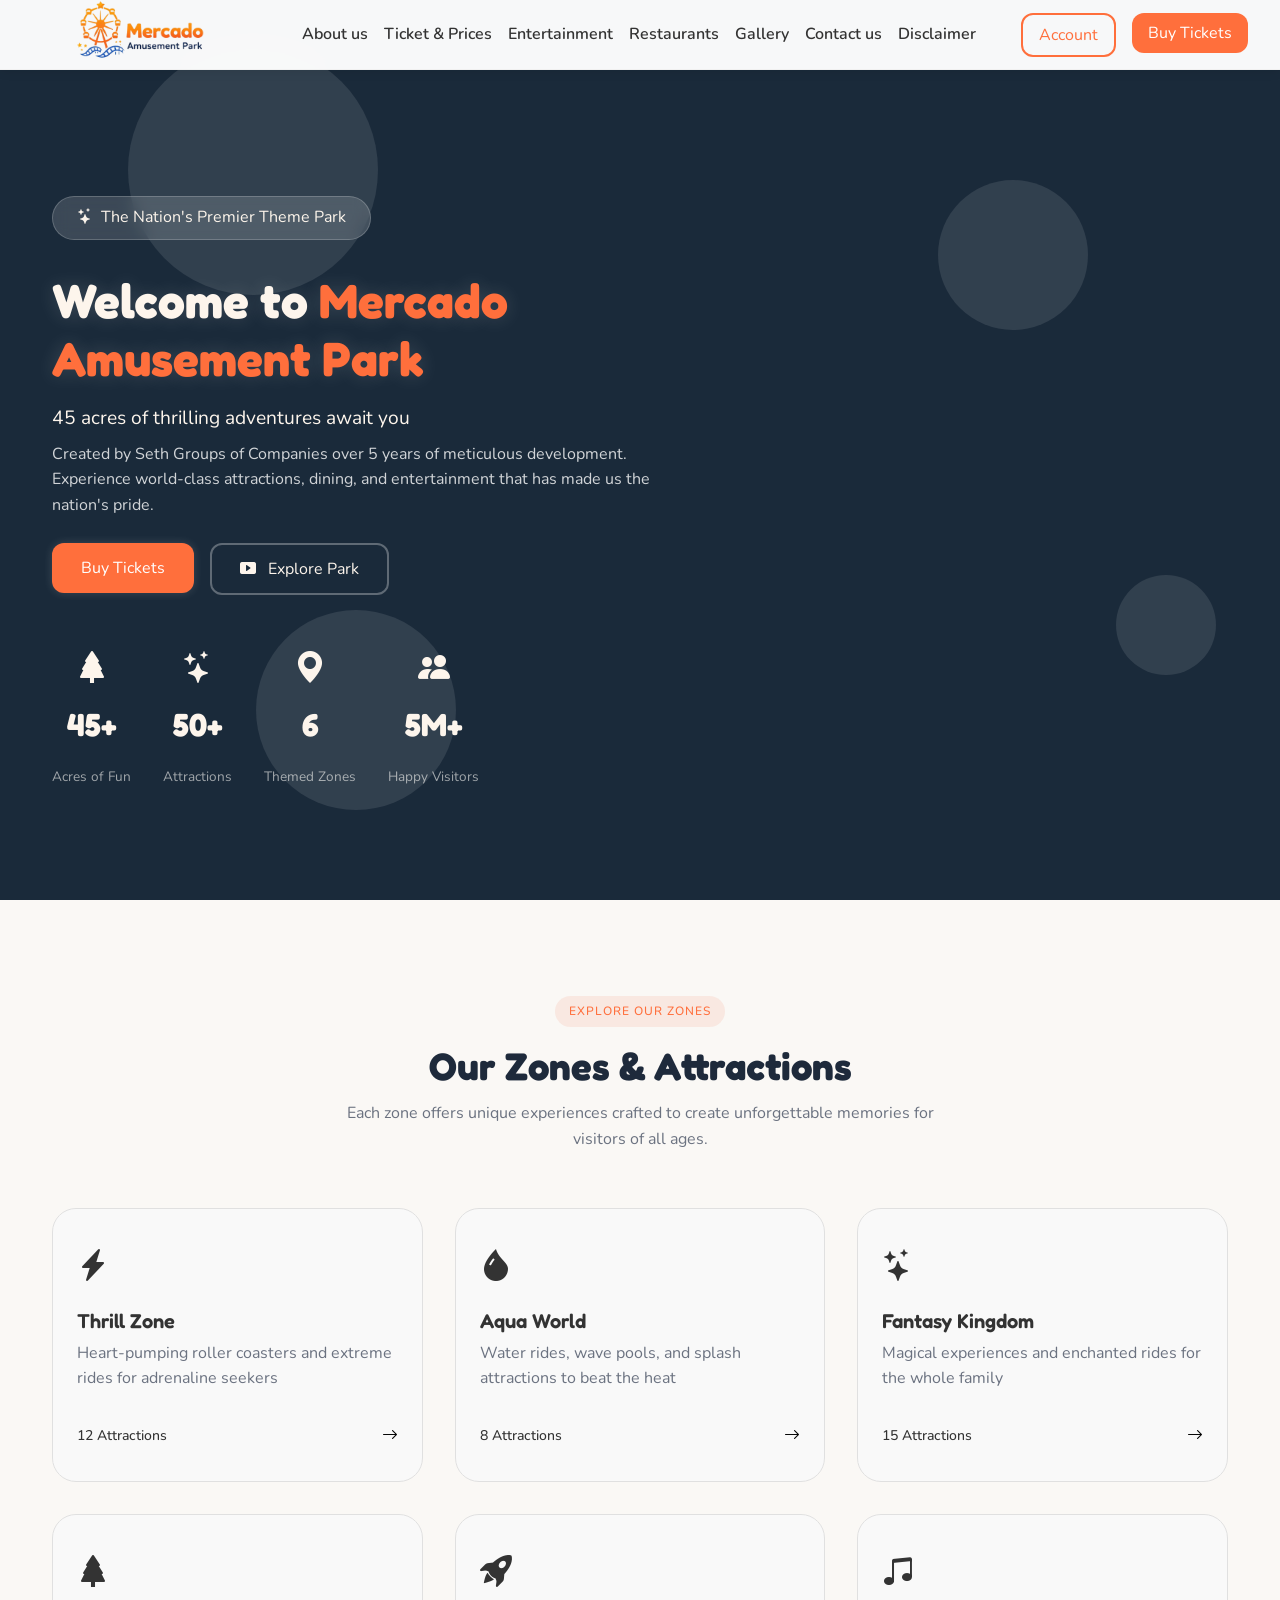
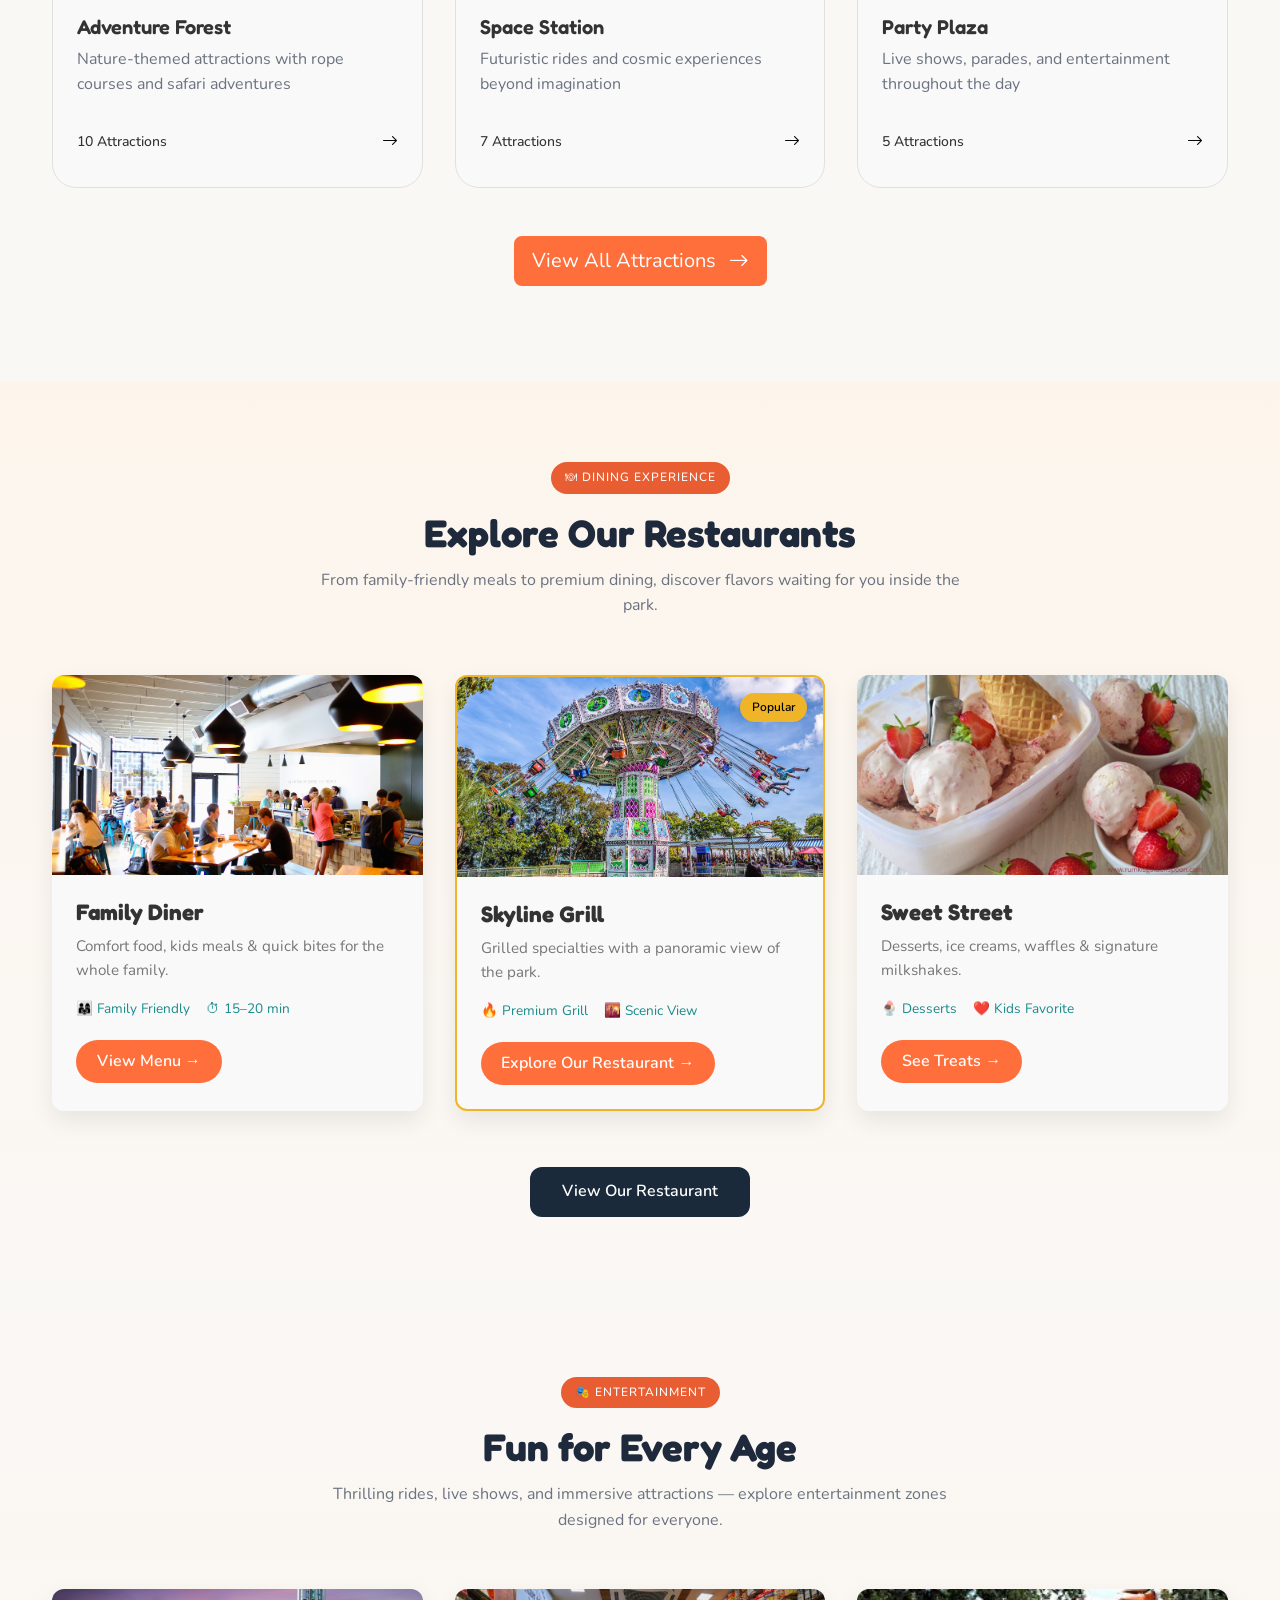
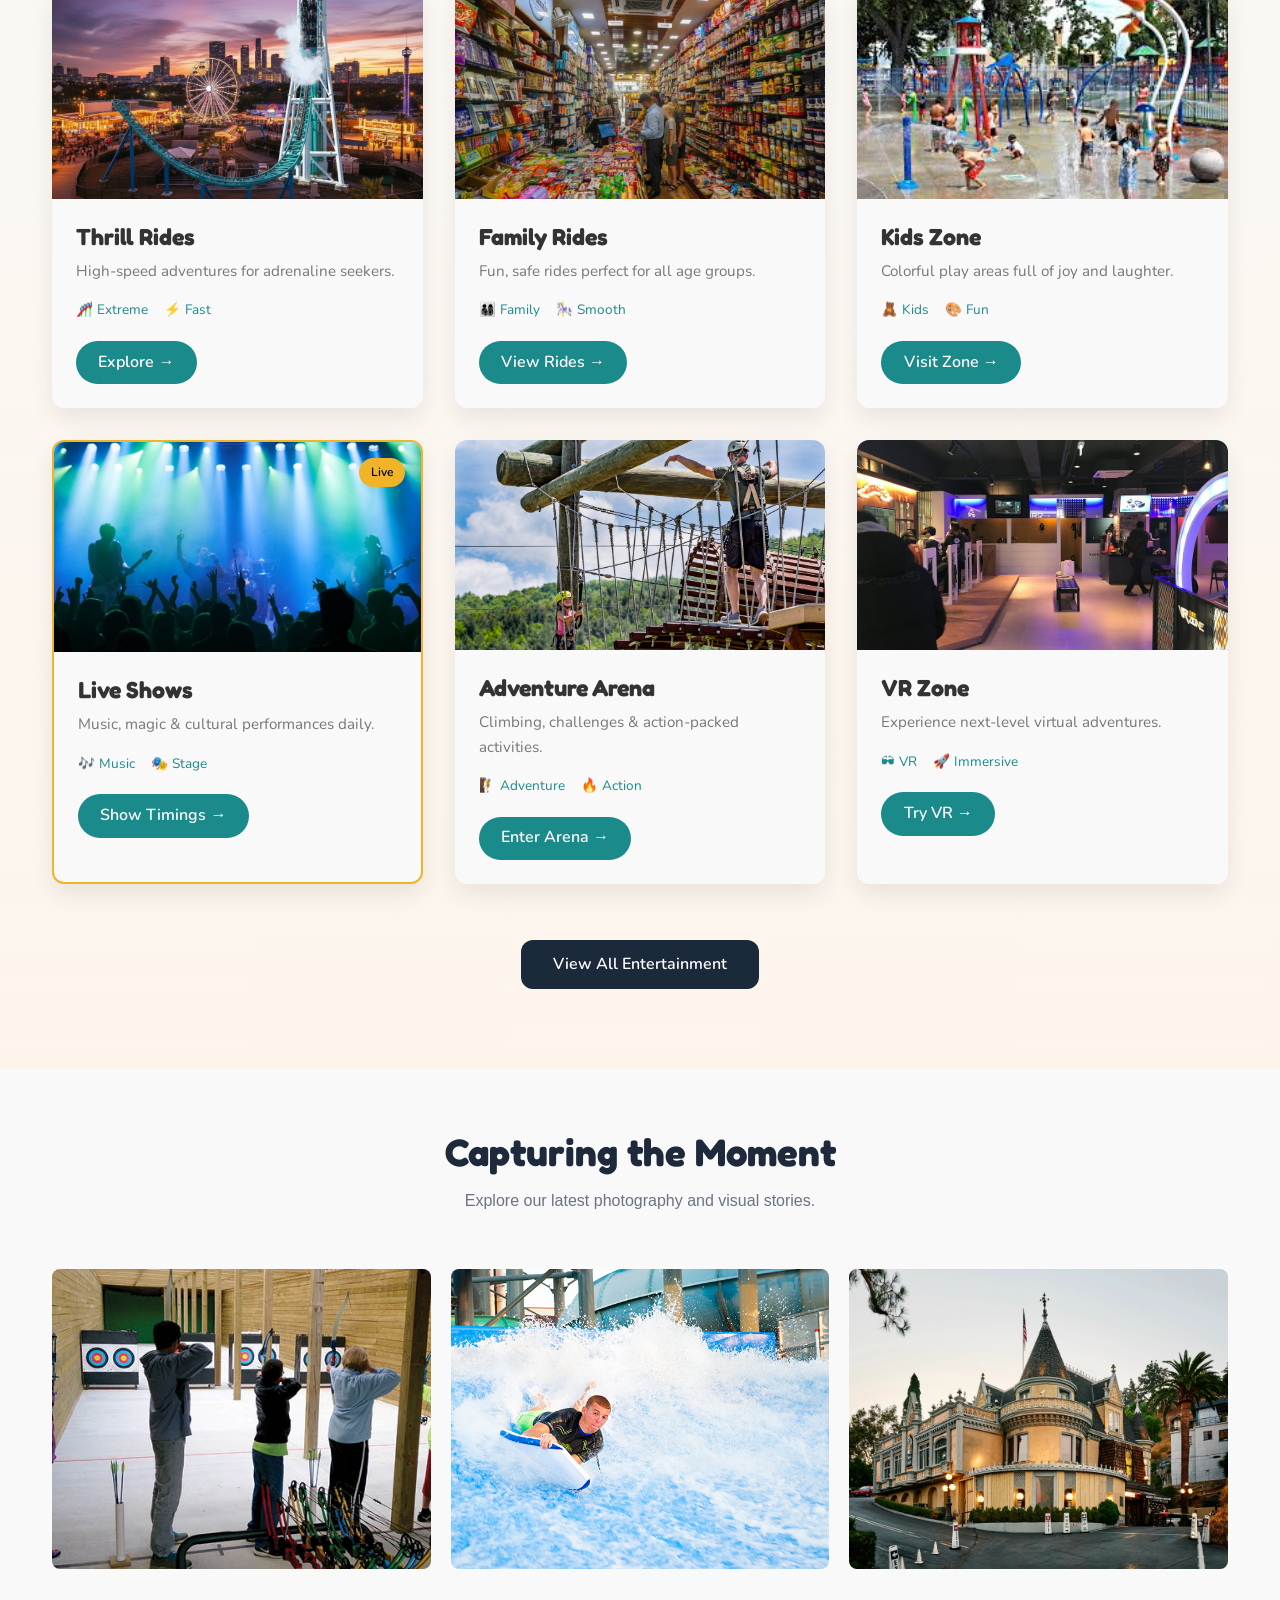
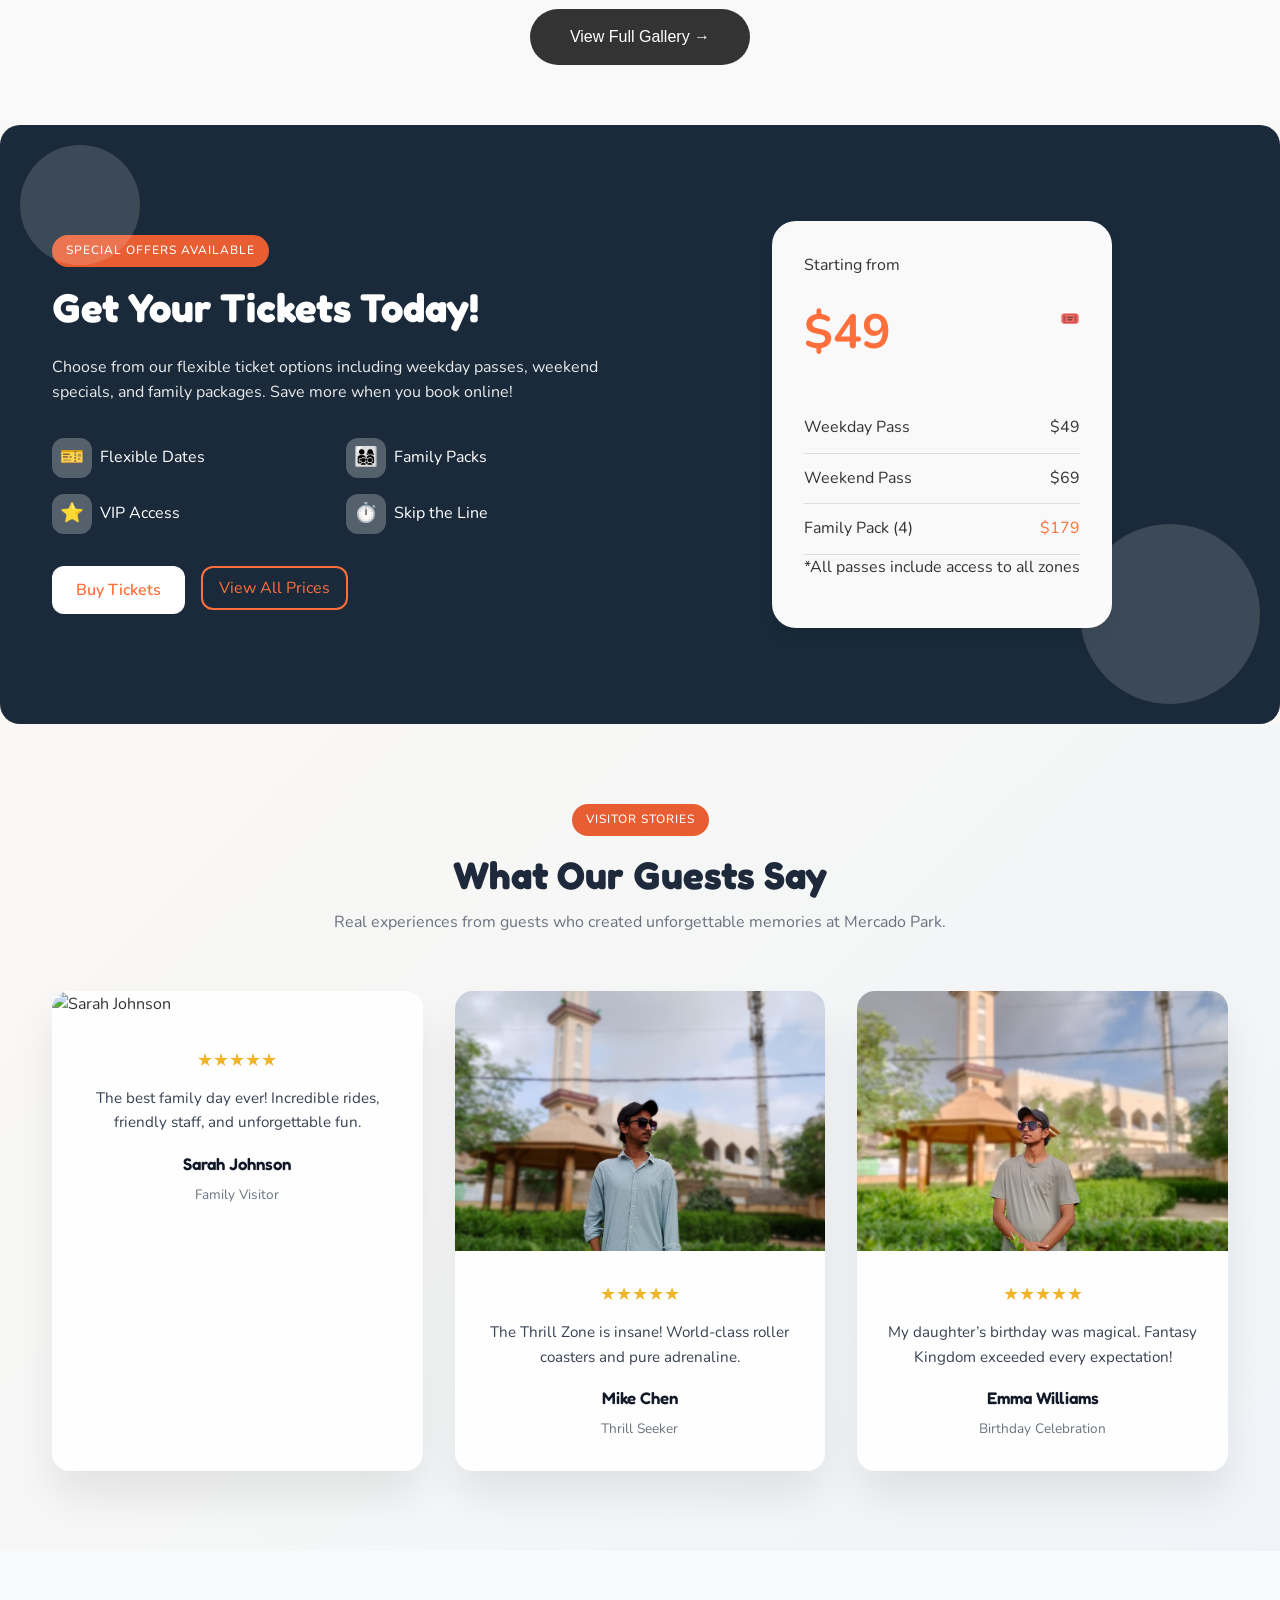
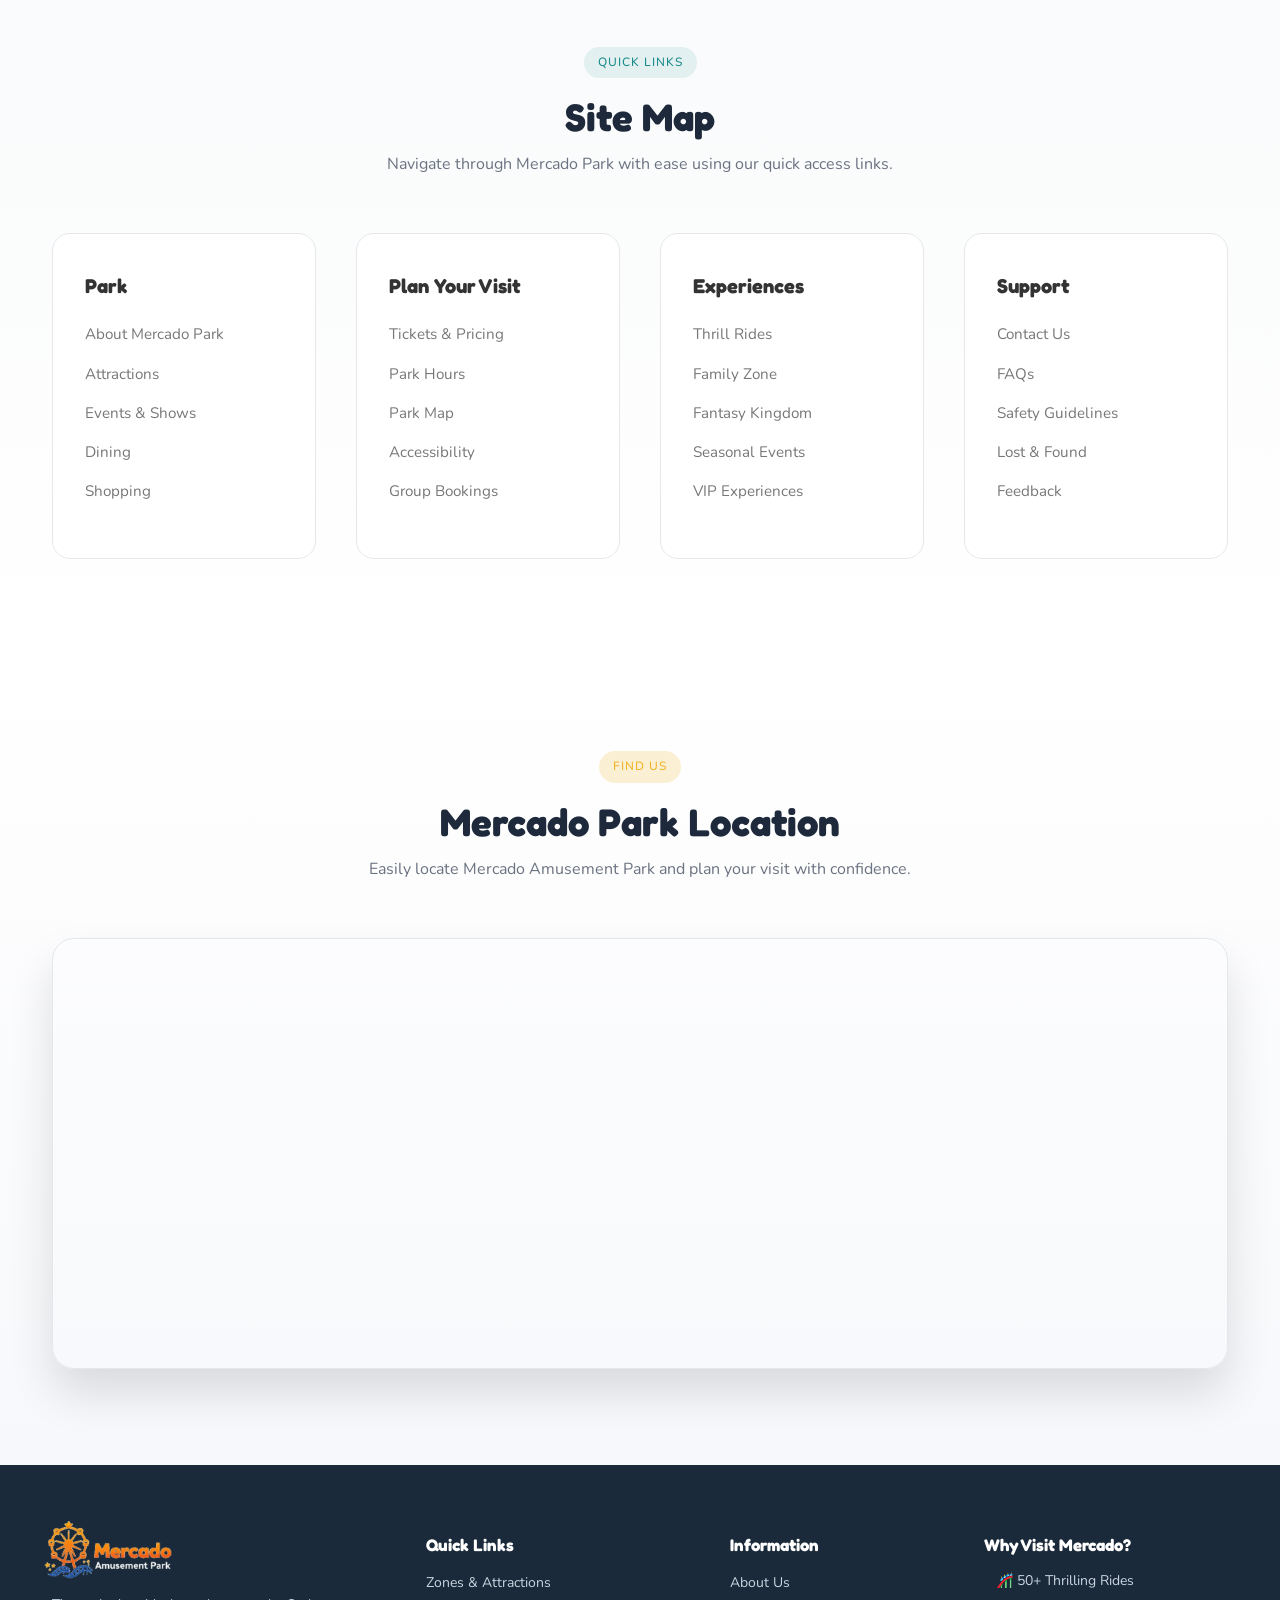
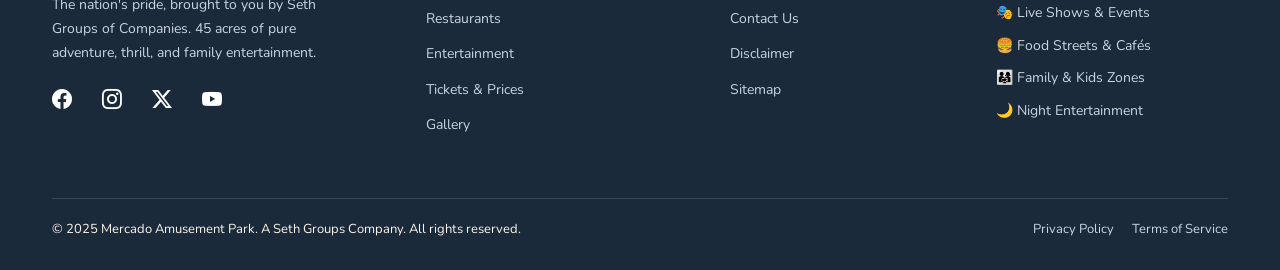
==== index.html @ fa18c022 "first commit" ====
<!DOCTYPE html>
<html lang="en">

<head>
  <meta charset="UTF-8" />
  <meta name="viewport" content="width=device-width, initial-scale=1.0" />
  <title>Mercado Amusement Park</title>
  <link href="https://cdn.jsdelivr.net/npm/bootstrap-icons@1.11.1/font/bootstrap-icons.css" rel="stylesheet" />
  <link href="https://cdn.jsdelivr.net/npm/bootstrap@5.3.2/dist/css/bootstrap.min.css" rel="stylesheet" />
  <link rel="icon" type="image/png" sizes="32x32" href="./Assets/Gallery,Attractions,Logo/favicon-32x32.png">
  <link rel="stylesheet" href="./Pages/style.css" />
</head>

<body>
  <nav class="nav-bar container-fluid ">
    <div class="d-flex align-items-center justify-content-between w-100">
      <a href="./index.html" class="logo-navbar fw-bold"><img
          src="./Assets/Gallery,Attractions,Logo/Logo Of Nav.png" alt="" class="img-fluid"></a>
      <div class="hamburger d-lg-none" id="hamburger">
        <span></span>
        <span></span>
        <span></span>
      </div>
      <ul class="nav-items justify-content-center gap-3 d-none d-lg-flex m-0 p-0">
        <li><a href="./Pages/about.html">About us</a></li>
        <li><a href="./Pages/tickets.html">Ticket & Prices</a></li>
        <li><a href="./Pages/entertainment.html">Entertainment</a></li>
        <li><a href="./Pages/restaurant.html">Restaurants</a></li>
        <li><a href="./Pages/gallery.html">Gallery</a></li>
        <li><a href="./Pages/contact.html">Contact us</a></li>
        <li><a href="./Pages/disclaimer.html">Disclaimer</a></li>
      </ul>
      <div class="btn-navbar gap-3 d-none d-lg-flex">
        <button class="btn btn-login" data-bs-toggle="modal" data-bs-target="#loginModal">
          Account
        </button>
        <a href="./Pages/booking.html"><button class="btn btn-ticket">
            Buy Tickets
          </button></a>
      </div>
    </div>
    <div class="mobile-menu" id="mobileMenu">
      <button class="btn-close text-white mb-4" id="closeMenu"></button>
      <ul class="flex-column d-flex gap-3">
        <li><a href="./Pages/about.html">About us</a></li>
        <li><a href="./Pages/tickets.html">Ticket & Prices</a></li>
        <li><a href="./Pages/entertainment.html">Entertainment</a></li>
        <li><a href="./Pages/restaurant.html">Restaurants</a></li>
        <li><a href="./Pages/gallery.html">Gallery</a></li>
        <li><a href="./Pages/contact.html">Contact us</a></li>
        <li><a href="./Pages/disclaimer.html">Disclaimer</a></li>
        <li>
          <button class="btn btn-login w-100 mb-2" data-bs-toggle="modal" data-bs-target="#loginModal">
            Account
          </button>
        </li>
        <li>
          <a href="./Pages/booking.html"><button class="btn btn-ticket w-100">
              Buy Tickets
            </button></a>
        </li>
      </ul>
    </div>
    <div class="overlay" id="overlay"></div>
  </nav>
  <div class="modal fade" id="loginModal">
    <div class="modal-dialog modal-dialog-centered">
      <div class="modal-content p-3">
        <div class="modal-header">
          <h5 class="modal-title">Login to Your Account</h5>
          <button class="btn-close" data-bs-dismiss="modal"></button>
        </div>
        <div class="modal-body">
          <form>
            <label>Email Address</label>
            <input type="email" class="form-control mb-3" placeholder="Enter email" />
            <label>Password</label>
            <input type="password" class="form-control mb-3" placeholder="Enter password" />
            <button class="btn btn-ticket w-100">Login</button>
          </form>
          <div class="text-center mt-3">
            <small>Don't have an account?
              <a href="#" data-bs-dismiss="modal" data-bs-toggle="modal" data-bs-target="#signupModal">Create One</a>
            </small>
          </div>
        </div>
      </div>
    </div>
  </div>
  <div class="modal fade" id="loginModal">
    <div class="modal-dialog modal-dialog-centered">
      <div class="modal-content p-3">
        <div class="modal-header">
          <h5 class="modal-title">Login to Your Account</h5>
          <button class="btn-close" data-bs-dismiss="modal"></button>
        </div>
        <div class="modal-body">
          <form>
            <label>Email Address</label>
            <input type="email" class="form-control mb-3" placeholder="Enter email" />
            <label>Password</label>
            <input type="password" class="form-control mb-3" placeholder="Enter password" />
            <button class="btn btn-ticket w-100">Login</button>
          </form>
          <div class="text-center mt-3">
            <small>Don't have an account?
              <a href="#" data-bs-dismiss="modal" data-bs-toggle="modal" data-bs-target="#signupModal">Create One</a>
            </small>
          </div>
        </div>
      </div>
    </div>
  </div>
  <div class="modal fade" id="signupModal">
    <div class="modal-dialog modal-dialog-centered">
      <div class="modal-content p-3">
        <div class="modal-header">
          <h5 class="modal-title">Create Your Account</h5>
          <button class="btn-close" data-bs-dismiss="modal"></button>
        </div>
        <div class="modal-body">
          <form>
            <label>Full Name</label>
            <input type="text" class="form-control mb-3" placeholder="Full name" />
            <label>Email Address</label>
            <input type="email" class="form-control mb-3" placeholder="Email" />
            <label>Password</label>
            <input type="password" class="form-control mb-3" placeholder="Password" />
            <label>Confirm Password</label>
            <input type="password" class="form-control mb-3" placeholder="Confirm password" />
            <button class="btn btn-ticket w-100">Create Account</button>
          </form>
        </div>
      </div>
    </div>
  </div>
  <section class="hero">
    <div class="hero-bg">
      <div class="hero-circle circle1"></div>
      <div class="hero-circle circle2"></div>
      <div class="hero-circle circle3"></div>
      <div class="hero-circle circle4"></div>
    </div>
    <div class="container">
      <div class="hero-row">
        <div class="hero-content">
          <div class="hero-badge mb-3 animate-fade-up delay-1">
            <i class="bi bi-stars"></i>
            <span>The Nation's Premier Theme Park</span>
          </div>
          <h1 class="animate-fade-up delay-2">Welcome to <span>Mercado Amusement Park <span></h1>
          <p class="hero-subtitle animate-fade-up delay-3">
            45 acres of thrilling adventures await you
          </p>
          <p class="hero-description animate-fade-up delay-4">
            Created by Seth Groups of Companies over 5 years of meticulous development. Experience
            world-class attractions, dining, and entertainment that has made us the nation's
            pride.
          </p>
          <div class="hero-buttons animate-fade-up delay-5">
            <a href="./Pages/For Html/booking.html"><button class="btn btn-hero btn-xl" data-bs-toggle="modal"
                data-bs-target="#ticketModal">
                Buy Tickets
              </button></a>
            <a href="attractions.html" class="btn btn-outline btn-xl">
              <i class="bi bi-play-btn-fill me-2"></i> Explore Park
            </a>
          </div>
          <div class="hero-stats mt-5">
            <div class="stat animate-fade-up delay-6">
              <i class="bi bi-tree-fill stat-icon primary"></i>
              <p class="stat-value primary">45+</p>
              <p class="stat-label">Acres of Fun</p>
            </div>
            <div class="stat animate-fade-up delay-7">
              <i class="bi bi-stars stat-icon accent"></i>
              <p class="stat-value accent">50+</p>
              <p class="stat-label">Attractions</p>
            </div>
            <div class="stat animate-fade-up delay-8">
              <i class="bi bi-geo-alt-fill stat-icon secondary"></i>
              <p class="stat-value secondary">6</p>
              <p class="stat-label">Themed Zones</p>
            </div>
            <div class="stat animate-fade-up delay-9">
              <i class="bi bi-people-fill stat-icon primary"></i>
              <p class="stat-value primary">5M+</p>
              <p class="stat-label">Happy Visitors</p>
            </div>
          </div>
        </div>
      </div>
    </div>
  </section>
  <section class="featured-zones">
    <div class="container">
      <div class="section-header">
        <span class="section-badge primary">Explore Our Zones</span>
        <h2 class="section-title">Our Zones & Attractions</h2>
        <p class="section-description">
          Each zone offers unique experiences crafted to create unforgettable memories for
          visitors of all ages.
        </p>
      </div>
      <div class="grid grid-3">
        <div class="zone-card animate-fade-up delay-1">
          <div class="card-icon primary">
            <i class="bi bi-lightning-charge-fill"></i>
          </div>
          <h3 class="card-title">Thrill Zone</h3>
          <p class="card-text">
            Heart-pumping roller coasters and extreme rides for adrenaline seekers
          </p>
          <div class="zone-card-footer">
            <span>12 Attractions</span>
            <a href="./Pages/Attractions.html"> <i class="bi bi-arrow-right"></i></a>
          </div>
        </div>
        <div class="zone-card animate-fade-up delay-2">
          <div class="card-icon secondary">
            <i class="bi bi-droplet-fill"></i>
          </div>
          <h3 class="card-title">Aqua World</h3>
          <p class="card-text">
            Water rides, wave pools, and splash attractions to beat the heat
          </p>
          <div class="zone-card-footer">
            <span>8 Attractions</span>
            <a href="./Pages/Attractions.html"><i class="bi bi-arrow-right"></i></a>
          </div>
        </div>

        <div class="zone-card animate-fade-up delay-3">
          <div class="card-icon accent">
            <i class="bi bi-stars"></i>
          </div>
          <h3 class="card-title">Fantasy Kingdom</h3>
          <p class="card-text">Magical experiences and enchanted rides for the whole family</p>
          <div class="zone-card-footer">
            <span>15 Attractions</span>
            <a href="./Pages/Attractions.html"><i class="bi bi-arrow-right"></i></a>
          </div>
        </div>

        <div class="zone-card animate-fade-up delay-4">
          <div class="card-icon secondary">
            <i class="bi bi-tree-fill"></i>
          </div>
          <h3 class="card-title">Adventure Forest</h3>
          <p class="card-text">
            Nature-themed attractions with rope courses and safari adventures
          </p>
          <div class="zone-card-footer">
            <span>10 Attractions</span>
            <a href="./Pages/Attractions.html"><i class="bi bi-arrow-right"></i></a>
          </div>
        </div>

        <div class="zone-card animate-fade-up delay-5">
          <div class="card-icon primary">
            <i class="bi bi-rocket-takeoff-fill"></i>
          </div>
          <h3 class="card-title">Space Station</h3>
          <p class="card-text">Futuristic rides and cosmic experiences beyond imagination</p>
          <div class="zone-card-footer">
            <span>7 Attractions</span>
            <a href="./Pages/Attractions.html"><i class="bi bi-arrow-right"></i></a>
          </div>
        </div>

        <div class="zone-card animate-fade-up delay-6">
          <div class="card-icon accent">
            <i class="bi bi-music-note-beamed"></i>
          </div>
          <h3 class="card-title">Party Plaza</h3>
          <p class="card-text">Live shows, parades, and entertainment throughout the day</p>
          <div class="zone-card-footer">
            <span>5 Attractions</span>
            <a href="./Pages/Attractions.html"><i class="bi bi-arrow-right"></i></a>
          </div>
        </div>
      </div>

      <div class="text-center mt-5">
        <a href="./Pages/Attractions.html" class="btn btn-primary btn-lg">
          View All Attractions <i class="bi bi-arrow-right ms-2"></i>
        </a>
      </div>
    </div>
  </section>
  <section class="restaurants-section" id="restaurants">
    <div class="container">
      <div class="section-header">
        <span class="section-badge">🍽 Dining Experience</span>
        <h2>Explore Our Restaurants</h2>
        <p>
          From family-friendly meals to premium dining, discover flavors
          waiting for you inside the park.
        </p>
      </div>
      <div class="restaurant-grid">
        <article class="restaurant-card">
          <img src="./Assets/Restaurant,menu/3..jpg" alt="Family Diner">
          <div class="restaurant-content">
            <h3>Family Diner</h3>
            <p>Comfort food, kids meals & quick bites for the whole family.</p>
            <div class="restaurant-meta">
              <span>👨‍👩‍👧 Family Friendly</span>
              <span>⏱ 15–20 min</span>
            </div>
            <a href="./Pages/menu.html" class="restaurant-btn">
              View Menu →
            </a>
          </div>
        </article>
        <article class="restaurant-card featured">
          <img src="./Assets/Gallery,Attractions,Logo/Thrill Zone 1.jpg" alt="Skyline Grill">
          <div class="restaurant-content">
            <span class="featured-badge">Popular</span>
            <h3>Skyline Grill</h3>
            <p>Grilled specialties with a panoramic view of the park.</p>

            <div class="restaurant-meta">
              <span>🔥 Premium Grill</span>
              <span>🌇 Scenic View</span>
            </div>
            <a href="./Pages/restaurant.html" class="restaurant-btn">
              Explore Our Restaurant →
            </a>
          </div>
        </article>
        <article class="restaurant-card">
          <img src="./Assets/Gallery,Attractions,Logo/Ice Cream.jpg" alt="Sweet Street">
          <div class="restaurant-content">
            <h3>Sweet Street</h3>
            <p>Desserts, ice creams, waffles & signature milkshakes.</p>
            <div class="restaurant-meta">
              <span>🍨 Desserts</span>
              <span>❤️ Kids Favorite</span>
            </div>
          <a href="./Pages/menu.html" class="restaurant-btn">
              See Treats →
            </a>
          </div>
        </article>
      </div>
      <div class="restaurants-footer">
        <a href="./Pages/For Html/restaurant.html" class="view-all-btn">
          View Our Restaurant
        </a>
      </div>

    </div>
  </section>
  <section class="entertainment-section" id="entertainment">
    <div class="container">
      <div class="section-header">
        <span class="section-badge">🎭 Entertainment</span>
        <h2>Fun for Every Age</h2>
        <p>
          Thrilling rides, live shows, and immersive attractions —
          explore entertainment zones designed for everyone.
        </p>
      </div>
      <div class="entertainment-grid">
        <article class="entertainment-card">
          <img src="./Assets/Gallery,Attractions,Logo/Thril Zone 2.png" alt="Thrill Rides">
          <div class="entertainment-content">
            <h3>Thrill Rides</h3>
            <p>High-speed adventures for adrenaline seekers.</p>
            <div class="entertainment-meta">
              <span>🎢 Extreme</span>
              <span>⚡ Fast</span>
            </div>
            <a href="./Pages/entertainment.html" class="entertainment-btn">Explore →</a>
          </div>
        </article>
        <article class="entertainment-card">
          <img src="./Assets/Gallery,Attractions,Logo/Fantsay Kindogm 15.webp" alt="Family Rides">
          <div class="entertainment-content">
            <h3>Family Rides</h3>
            <p>Fun, safe rides perfect for all age groups.</p>
            <div class="entertainment-meta">
              <span>👨‍👩‍👧‍👦 Family</span>
              <span>🎠 Smooth</span>
            </div>
            <a href="./Pages/entertainment.html" class="entertainment-btn">View Rides →</a>
          </div>
        </article>
        <article class="entertainment-card">
          <img src="./Assets/Gallery,Attractions,Logo/Aqua World 4.jpeg" alt="Kids Zone">
          <div class="entertainment-content">
            <h3>Kids Zone</h3>
            <p>Colorful play areas full of joy and laughter.</p>
            <div class="entertainment-meta">
              <span>🧸 Kids</span>
              <span>🎨 Fun</span>
            </div>
            <a href="./Pages/entertainment.html" class="entertainment-btn">Visit Zone →</a>
          </div>
        </article>
        <article class="entertainment-card featured">
          <img src="./Assets/Gallery,Attractions,Logo/Live show.jpg" alt="Live Shows">
          <div class="entertainment-content">
            <span class="featured-badge">Live</span>
            <h3>Live Shows</h3>
            <p>Music, magic & cultural performances daily.</p>
            <div class="entertainment-meta">
              <span>🎶 Music</span>
              <span>🎭 Stage</span>
            </div>
            <a href="./Pages/entertainment.html" class="entertainment-btn">Show Timings →</a>
          </div>
        </article>
        <article class="entertainment-card">
          <img src="./Assets/Gallery,Attractions,Logo/ADVENTURE FOREST – Attractions-2.webp" alt="Adventure Arena">
          <div class="entertainment-content">
            <h3>Adventure Arena</h3>
            <p>Climbing, challenges & action-packed activities.</p>
            <div class="entertainment-meta">
              <span>🧗 Adventure</span>
              <span>🔥 Action</span>
            </div>
            <a href="./Pages/entertainment.html" class="entertainment-btn">Enter Arena →</a>
          </div>
        </article>
        <article class="entertainment-card">
          <img src="./Assets/Gallery,Attractions,Logo/Vr.jpg" alt="VR Zone">
          <div class="entertainment-content">
            <h3>VR Zone</h3>
            <p>Experience next-level virtual adventures.</p>
            <div class="entertainment-meta">
              <span>🕶 VR</span>
              <span>🚀 Immersive</span>
            </div>
            <a href="./Pages/entertainment.html" class="entertainment-btn">Try VR →</a>
          </div>
        </article>
      </div>
      <div class="entertainment-footer">
        <a href="./Pages/entertainment.html" class="view-all-btn">
          View All Entertainment
        </a>
      </div>
    </div>
  </section>
  <section class="gallery-preview">
    <div class="container">
      <div class="section-header">
        <h2>Capturing the Moment</h2>
        <p>Explore our latest photography and visual stories.</p>
      </div>
      <div class="gallery-grid">
        <div class="gallery-item">
          <img src="./Assets/Gallery,Attractions,Logo/ADVENTURE FOREST – Attractions-8.jpg" alt="Landscape">
          <div class="overlay"><span>Landscapes</span></div>
        </div>
        <div class="gallery-item">
          <img src="./Assets/Gallery,Attractions,Logo/PARTY PLAZA – Attractions-3.jpg" alt="Portrait">
          <div class="overlay"><span>Portraits</span></div>
        </div>
        <div class="gallery-item">
          <img src="./Assets/Gallery,Attractions,Logo/Fantsay Kindogm 3.jpg" alt="Events">
          <div class="overlay"><span>Events</span></div>
        </div>
      </div>
      <div class="cta-wrapper">
        <a href="./Pages/gallery.html" class="gallery-btn">View Full Gallery &rarr;</a>
      </div>
    </div>
  </section>
  <section class="tickets-cta">
    <div class="decorative-circle"></div>
    <div class="decorative-circle"></div>

    <div class="container">
      <div class="grid grid-2" style="align-items: center">
        <div class="tickets-cta-content">
          <span class="section-badge">Special Offers Available</span>
          <h2>Get Your Tickets Today!</h2>
          <p>
            Choose from our flexible ticket options including weekday passes, weekend specials,
            and family packages. Save more when you book online!
          </p>
          <div class="tickets-features">
            <div class="tickets-feature">
              <div class="tickets-feature-icon">🎫</div>
              <span>Flexible Dates</span>
            </div>
            <div class="tickets-feature">
              <div class="tickets-feature-icon">👨‍👩‍👧‍👦</div>
              <span>Family Packs</span>
            </div>
            <div class="tickets-feature">
              <div class="tickets-feature-icon">⭐</div>
              <span>VIP Access</span>
            </div>
            <div class="tickets-feature">
              <div class="tickets-feature-icon">⏱️</div>
              <span>Skip the Line</span>
            </div>
          </div>
          <div class="btn-navbar gap-3 d-flex">
            <a href="./Pages/booking.html"><button class="btn btn-ticket-2" data-bs-toggle="modal"
                data-bs-target="#ticketModal">
                Buy Tickets
              </button></a>
            <a href="./Pages/tickets.html"><button class="btn btn-login">View All Prices</button></a>
          </div>
        </div>
        <div class="ticket-card">
          <div class="ticket-card-header">
            <div>
              <p class="ticket-price-label">Starting from</p>
              <p class="ticket-price">$49</p>
            </div>
            <div class="ticket-icon">🎟️</div>
          </div>

          <div class="ticket-options">
            <div class="ticket-option"><span>Weekday Pass</span><span>$49</span></div>
            <div class="ticket-option"><span>Weekend Pass</span><span>$69</span></div>
            <div class="ticket-option">
              <span>Family Pack (4)</span><span class="highlight">$179</span>
            </div>
          </div>
          <p class="ticket-note">*All passes include access to all zones</p>
        </div>
      </div>
    </div>
  </section>
<section class="testimonials-modern">
  <div class="container">
    <div class="section-header">
      <span class="section-badge">Visitor Stories</span>
      <h2>What Our Guests Say</h2>
      <p>
        Real experiences from guests who created unforgettable memories at Mercado Park.
      </p>
    </div>

    <div class="testimonial-grid">
      <!-- Card 1 -->
      <div class="testimonial-card">
        <img src="./assets/imgs-for-gallery/Aqib.jpeg" alt="Sarah Johnson">
        <div class="testimonial-content">
          <div class="stars">★★★★★</div>
          <p>
            The best family day ever! Incredible rides, friendly staff, and unforgettable fun.
          </p>
          <h4>Sarah Johnson</h4>
          <span>Family Visitor</span>
        </div>
      </div>

      <!-- Card 2 -->
      <div class="testimonial-card">
        <img src="./Assets/Gallery,Attractions,Logo/Ashir.jpeg" alt="Mike Chen">
        <div class="testimonial-content">
          <div class="stars">★★★★★</div>
          <p>
            The Thrill Zone is insane! World-class roller coasters and pure adrenaline.
          </p>
          <h4>Mike Chen</h4>
          <span>Thrill Seeker</span>
        </div>
      </div>

      <!-- Card 3 -->
      <div class="testimonial-card">
        <img src="./Assets/Gallery,Attractions,Logo/Aqib.jpeg" alt="Emma Williams">
        <div class="testimonial-content">
          <div class="stars">★★★★★</div>
          <p>
            My daughter’s birthday was magical. Fantasy Kingdom exceeded every expectation!
          </p>
          <h4>Emma Williams</h4>
          <span>Birthday Celebration</span>
        </div>
      </div>
    </div>
  </div>
</section>
  <section class="sitemap-section">
    <div class="container">
      <div class="section-header text-center">
        <span class="section-badge secondary">Quick Links</span>
        <h2 class="section-title">Site Map</h2>
        <p class="section-description">
          Navigate through Mercado Park with ease using our quick access links.
        </p>
      </div>
      <div class="sitemap-grid">
        <div class="sitemap-card">
          <h3>Park</h3>
          <ul>
            <li><a href="./Pages/about.html">About Mercado Park</a></li>
            <li><a href="./Pages/Attractions.html">Attractions</a></li>
            <li><a href="./Pages/entertainment.html">Events & Shows</a></li>
            <li><a href="./Pages/restaurant.html">Dining</a></li>
            <li><a href="./Pages/tickets.html">Shopping</a></li>
          </ul>
        </div>
        <div class="sitemap-card">
          <h3>Plan Your Visit</h3>
          <ul>
            <li><a href="./Pages/tickets.html">Tickets & Pricing</a></li>
            <li><a href="./Pages/about.html">Park Hours</a></li>
            <li><a href="./Page/disclaimer.html">Park Map</a></li>
            <li><a href="./Pages/disclaimer.html">Accessibility</a></li>
            <li><a href="./Pages/tickets.html">Group Bookings</a></li>
          </ul>
        </div>
        <div class="sitemap-card">
          <h3>Experiences</h3>
          <ul>
            <li><a href="./Pages/Attractions.html">Thrill Rides</a></li>
            <li><a href="./Pages/Attractions.html">Family Zone</a></li>
            <li><a href="./Pages/Attractions.html">Fantasy Kingdom</a></li>
            <li><a href="./Pages/entertainment.html">Seasonal Events</a></li>
            <li><a href="./Pages/tickets.html">VIP Experiences</a></li>
          </ul>
        </div>
        <div class="sitemap-card">
          <h3>Support</h3>
          <ul>
            <li><a href="./Pages/contact.html">Contact Us</a></li>
            <li><a href="#">FAQs</a></li>
            <li><a href="#">Safety Guidelines</a></li>
            <li><a href="#">Lost & Found</a></li>
            <li><a href="#">Feedback</a></li>
          </ul>
        </div>
      </div>
    </div>
  </section>
  <section class="location-map">
    <div class="container">
      <div class="section-header text-center">
        <span class="section-badge accent">Find Us</span>
        <h2 class="section-title">Mercado Park Location</h2>
        <p class="section-description">
          Easily locate Mercado Amusement Park and plan your visit with confidence.
        </p>
      </div>

      <div class="map-wrapper">
        <iframe src="https://www.google.com/maps?q=Mercado%20Amusement%20Park&output=embed" loading="lazy"
          referrerpolicy="no-referrer-when-downgrade">
        </iframe>
      </div>
    </div>
  </section>

  <!-- Footer -->
  <footer class="footer">
    <div class="container">
      <div class="footer-grid">

        <!-- Logo & About -->
        <div class="footer-brand">
          <a href="#" class="footer-logo">
            <img src="./Assets/Gallery,Attractions,Logo/Footer.png" alt="Mercado Park Logo">
          </a>

          <p class="footer-description">
            The nation's pride, brought to you by Seth Groups of Companies.
            45 acres of pure adventure, thrill, and family entertainment.
          </p>

          <div class="footer-social">
            <a href="#"><i class="bi bi-facebook"></i></a>
            <a href="#"><i class="bi bi-instagram"></i></a>
            <a href="#"><i class="bi bi-twitter-x"></i></a>
            <a href="#"><i class="bi bi-youtube"></i></a>
          </div>
        </div>

        <!-- Quick Links -->
        <div>
          <h4 class="footer-h42">Quick Links</h4>
          <ul class="footer-links">
            <li><a href="./Pages/Zones & Attractions.html">Zones & Attractions</a></li>
            <li><a href="./Pages/restaurant.html">Restaurants</a></li>
            <li><a href="./Pages/entertainment.html">Entertainment</a></li>
            <li><a href="./Pages/ticket&prices.html">Tickets & Prices</a></li>
            <li><a href="./Pages/gallery.html">Gallery</a></li>
          </ul>
        </div>
        <div>
          <h4 class="footer-h41">Information</h4>
          <ul class="footer-links">
            <li><a href="./Pages/about.html">About Us</a></li>
            <li><a href="./Pages/contact.html">Contact Us</a></li>
            <li><a href="./Pages/disclaimer.html">Disclaimer</a></li>
            <li><a href="/Pages/contact.html">Sitemap</a></li>
          </ul>
        </div>
        <div class="footer-highlights">
          <h4 class="footer-h43">Why Visit Mercado?</h4>
          <ul>
            <li>🎢 50+ Thrilling Rides</li>
            <li>🎭 Live Shows & Events</li>
            <li>🍔 Food Streets & Cafés</li>
            <li>👨‍👩‍👧 Family & Kids Zones</li>
            <li>🌙 Night Entertainment</li>
          </ul>
        </div>

      </div>
      <div class="footer-bottom">
        <p>© 2025 Mercado Amusement Park. A Seth Groups Company. All rights reserved.</p>
        <div class="footer-bottom-links">
          <a href="/Pages/disclaimer.html">Privacy Policy</a>
          <a href="/Pages/disclaimer.html">Terms of Service</a>
        </div>
      </div>
    </div>
  </footer>
  <script src="https://cdn.jsdelivr.net/npm/@popperjs/core@2.11.8/dist/umd/popper.min.js"
    integrity="sha384-I7E8VVD/ismYTF4hNIPjVp/Zjvgyol6VFvRkX/vR+Vc4jQkC+hVqc2pM8ODewa9r"
    crossorigin="anonymous"></script>
  <script src="https://cdn.jsdelivr.net/npm/bootstrap@5.3.8/dist/js/bootstrap.min.js"
    integrity="sha384-G/EV+4j2dNv+tEPo3++6LCgdCROaejBqfUeNjuKAiuXbjrxilcCdDz6ZAVfHWe1Y"
    crossorigin="anonymous"></script>
  <script src="./Pages/app.js"></script>
</body>

</html>
---- Pages/style.css ----
/* Google Fonts */
@import url('https://fonts.googleapis.com/css2?family=Fredoka:wght@400;500;600;700&family=Nunito:wght@400;500;600;700&display=swap');
/* CSS Variables */
:root {
  --primary: #e85d32;
  --primary-light: #ff7a52;
  --secondary: #1a8a8a;
  --secondary-light: #25b5b5;
  --accent: #f0b429;
  --accent-dark: #d4a327;

  --background: #faf8f5;
  --foreground: #1e2a3b;
  --card: #ffffff;
  --muted: #f0ede8;
  --muted-foreground: #6b7280;
  --border: #d1d5db;


  /* Park Theme */
  --park-navy: #1e3a5f;
  --park-cream: #faf8f5;

  --font-display: 'Fredoka', sans-serif;
  --font-body: 'Nunito', sans-serif;

  --radius: 0.75rem;
  --shadow: 0 4px 6px -1px rgba(0, 0, 0, 0.1);
  --shadow-lg: 0 10px 15px -3px rgba(0, 0, 0, 0.1);
}

:root {
  --primary: #ff6f3c;
  --secondary: #1a8a8a;
  --accent: #f0b429;
  --card: #f9f9f9;
  --foreground: #333;
  --muted: #777;
  --border: #e0e0e0;
  --radius: 12px;
  --shadow: 0 10px 25px rgba(0, 0, 0, 0.08);
  --park-navy: #1a2a3a;
  --park-cream: #fdf5ec;
}/* Reset & Base */
*,
*::before,
*::after {
  box-sizing: border-box;
  margin: 0;
  padding: 0;
}

html {
  scroll-behavior: smooth;
}
h1,
h2,
h3,
h4,
h5,
h6 {
  font-family: var(--font-display);
  font-weight: 700;
  line-height: 1.2;
}

a {
  text-decoration: none;
  color: black;
}

body {
  font-family: var(--font-body);
  background-color: var(--background);
  color: var(--foreground);
  line-height: 1.6;
  min-height: 100vh;
}

/* Navbar */
.nav-bar {
  background-color: #ffffff;
  height: 70px; /* Fixed height so it doesn't jump around */
  display: flex;
  align-items: center;
  border-bottom: 1px solid #f0f0f0;
  padding: 0 5%;
}

.nav-container {
  width: 100%;
  max-width: 1400px; /* Keeps everything from spreading too far */
  margin: 0 auto;
}

.img-fluid {
  max-height: 150px;
}
/* Logo Sizing */
.nav-logo-img {
  height: 65px; /* Perfect size for a 90px navbar */
  width: auto;
  object-fit: contain;
  display: block;
}

.nav-bar {
  position: fixed;
  top: 0;
  left: 0;
  width: 100%;
  z-index: 1000;
  background: rgba(255, 255, 255, 0.97);
  backdrop-filter: blur(10px);
  box-shadow: 0 2px 10px rgba(0, 0, 0, 0.08);
  padding: 1rem 2rem;
}

.logo-navbar {
  font-family: var(--font-display);
  font-size: 1.4rem;
  color: var(--foreground);
}

/* Nav Items */
.nav-items li {
  list-style: none;
}
.nav-items li a {
  text-decoration: none;
  color: var(--foreground);
  font-weight: 600;
  position: relative;
  padding-bottom: 4px;
}
.nav-items li a::after {
  content: '';
  position: absolute;
  left: 50%;
  bottom: -3px;
  transform: translateX(-50%);
  width: 0;
  height: 2px;
  background: var(--primary);
  border-radius: 50px;
  transition: 0.3s;
}
.nav-items li a:hover::after {
  width: 60%;
}
.nav-items li a:hover {
  color: var(--primary);
}

/* Desktop Navbar Buttons */

/* Account Button - Transparent */
.btn-navbar .btn-login {
  background: transparent; /* Transparent background */
  border: 2px solid var(--primary);
  color: var(--primary); /* Text color */
  border-radius: var(--radius);
  padding: 0.5rem 1rem;
  transition: 0.3s;
}

.btn-navbar .btn-login:hover {
  background: var(--primary); /* Fill on hover */
  color: #fff; /* White text on hover */
}

/* Buy Tickets Button - Remains Solid */
.btn-navbar .btn-ticket {
  background: var(--primary); /* Solid background */
  color: #fff; /* White text */
  border-radius: var(--radius);
  padding: 0.5rem 1rem;
  border: none;
  transition: 0.3s;
}

.btn-navbar .btn-ticket:hover {
  background: var(--primary-light); /* Slightly lighter on hover */
}

/* Hamburger */
.hamburger {
  cursor: pointer;
  display: flex;
  flex-direction: column;
  gap: 5px;
}
.hamburger span {
  width: 25px;
  height: 3px;
  background: var(--foreground);
  border-radius: 2px;
  transition: 0.3s;
}

/* Mobile Sidebar */
.mobile-menu {
  position: fixed;
  top: 0;
  left: -50%;
  width: 50%;
  height: 100vh;
  background: var(--background);
  color: #000000;
  padding: 2rem;
  transition: 0.3s;
  z-index: 1100;
  display: flex;
  flex-direction: column;
}
.mobile-menu ul {
  padding-top: 2rem;
  list-style: none;
}
.mobile-menu a {
  color: #000000;
  text-decoration: none;
  font-weight: 600;
}
.overlay {
  position: fixed;
  top: 0;
  left: 0;
  width: 100%;
  height: 100%;
  background: rgba(0, 0, 0, 0.5);
  opacity: 0;
  visibility: hidden;
  transition: 0.3s;
  z-index: 1050;
}

/* Show mobile menu */
.mobile-menu.active {
  left: 0;
}
.overlay.active {
  opacity: 1;
  visibility: visible;
}

/* Modals */
.modal-content {
  border-radius: var(--radius);
}
.btn-ticket {
  background: var(--primary);
  color: #fff;
  border-radius: var(--radius);
  padding: 0.5rem;
}
.btn-login {
  border-radius: var(--radius);
  padding: 0.5rem;
  border: 2px solid var(--primary);
  color: var(--primary);
}

.hero {
  position: relative;
  min-height: 100vh;
  display: flex;
  align-items: center;
  background-color: var(--park-navy);
  overflow: hidden;
  padding-top: 100px;
  color: var(--park-cream);
}

/* Hero Row */
.hero-row {
  display: flex;
  align-items: flex-start;
  justify-content: flex-start;
  flex-direction: column;
  gap: 1.5rem;
}

/* Background Circles */
.hero-bg {
  position: absolute;
  inset: 0;
  overflow: hidden;
}

.hero-circle {
  position: absolute;
  border-radius: 50%;
  background: rgba(255, 255, 255, 0.1);
  animation: float infinite alternate;
}

.hero-circle.circle1 {
  width: 250px;
  height: 250px;
  top: 5%;
  left: 10%;
  animation-duration: 8s;
}
.hero-circle.circle2 {
  width: 150px;
  height: 150px;
  top: 20%;
  right: 15%;
  animation-duration: 6s;
}
.hero-circle.circle3 {
  width: 200px;
  height: 200px;
  bottom: 10%;
  left: 20%;
  animation-duration: 10s;
}
.hero-circle.circle4 {
  width: 100px;
  height: 100px;
  bottom: 25%;
  right: 5%;
  animation-duration: 5s;
}

@keyframes float {
  0% {
    transform: translateY(0px) rotate(0deg);
    opacity: 0.6;
  }
  50% {
    transform: translateY(-30px) rotate(15deg);
    opacity: 0.9;
  }
  100% {
    transform: translateY(0px) rotate(-10deg);
    opacity: 0.6;
  }
}

/* Hero Content */
.hero-content {
  max-width: 600px;
  text-align: left;
}

/* Badge */
.hero-badge {
  display: inline-flex;
  align-items: center;
  gap: 0.5rem;
  background: rgba(255, 255, 255, 0.15);
  padding: 0.5rem 1.5rem;
  border-radius: 999px;
  backdrop-filter: blur(8px);
  border: 1px solid rgba(255, 255, 255, 0.2);
  transition: 0.3s ease, transform 0.5s;
}

.hero-badge:hover {
  transform: translateY(-4px) scale(1.05);
}

/* Heading */
.hero h1 {
  font-size: 3rem;
  font-weight: 700;
  margin-top: 1rem;
  margin-bottom: 1rem;
  text-shadow: 0 0 20px rgba(255, 255, 255, 0.15);
  transition: transform 0.4s, opacity 0.5s;
}
.hero h1 span {
  color: var(--primary);
}

/* Subtitle & Description */
.hero-subtitle {
  font-size: 1.2rem;
  margin-bottom: 0.5rem;
}
.hero-description {
  font-size: 1rem;
  margin-bottom: 1.5rem;
  color: rgba(255, 255, 255, 0.8);
}

/* Buttons */
.hero-buttons {
  display: flex;
  flex-wrap: wrap;
  gap: 1rem;
}
.btn-hero {
  background: var(--primary);
  color: #fff;
  padding: 12px 28px;
  border-radius: 12px;
  box-shadow: 0 0 10px rgba(255, 255, 255, 0.15);
  transition: transform 0.3s, box-shadow 0.3s;
}
.btn-hero:hover {
  transform: translateY(-6px);
  box-shadow: 0 0 25px rgba(255, 255, 255, 0.35);
}
.btn-outline {
  border: 2px solid rgba(255, 255, 255, 0.3);
  color: var(--park-cream);
  padding: 12px 28px;
  border-radius: 12px;
  transition: transform 0.3s, background 0.3s;
}
.btn-outline:hover {
  transform: translateY(-6px);
  background: rgba(255, 255, 255, 0.1);
  backdrop-filter: blur(5px);
}

/* Stats */
.hero-stats {
  display: flex;
  flex-wrap: wrap;
  gap: 2rem;
  margin-top: 2rem;
}
.stat {
  display: flex;
  flex-direction: column;
  align-items: center;
  transition: transform 0.3s, color 0.3s;
}
.stat:hover {
  transform: translateY(-8px) scale(1.05);
}
.stat-icon {
  font-size: 2rem;
  margin-bottom: 0.3rem;
  transition: transform 0.3s, color 0.3s;
}
.stat:hover .stat-icon {
  transform: rotate(10deg);
  color: var(--primary-light);
}
.stat-value {
  font-family: var(--font-display);
  font-size: 2rem;
  font-weight: 700;
}
.stat-label {
  font-size: 0.85rem;
  color: rgba(250, 248, 245, 0.6);
}

/* Fade-up animation for elements */
.animate-fade-up {
  opacity: 0;
  transform: translateY(20px);
  animation: fadeUp 0.8s forwards;
}
.animate-fade-up.delay-1 {
  animation-delay: 0.2s;
}
.animate-fade-up.delay-2 {
  animation-delay: 0.4s;
}
.animate-fade-up.delay-3 {
  animation-delay: 0.6s;
}
.animate-fade-up.delay-4 {
  animation-delay: 0.8s;
}
.animate-fade-up.delay-5 {
  animation-delay: 1s;
}
.animate-fade-up.delay-6 {
  animation-delay: 1.2s;
}
.animate-fade-up.delay-7 {
  animation-delay: 1.4s;
}
.animate-fade-up.delay-8 {
  animation-delay: 1.6s;
}
.animate-fade-up.delay-9 {
  animation-delay: 1.8s;
}

@keyframes fadeUp {
  0% {
    opacity: 0;
    transform: translateY(20px);
  }
  100% {
    opacity: 1;
    transform: translateY(0);
  }
}

/* Responsive */
@media (max-width: 992px) {
  .hero-row {
    flex-direction: column;
  }
  .hero-content {
    max-width: 100%;
  }
}

/* Featured Zones */
.featured-zones {
  padding: 6rem 0;
}

.section-header {
  text-align: center;
  margin-bottom: 4rem;
}

.section-badge {
  color: white;
  background-color: rgba(232, 93, 50, 0.1);

  display: inline-block;
  padding: 0.5rem 1rem;
  border-radius: 9999px;
  font-size: 0.875rem;
  font-weight: 500;
  margin-bottom: 1rem;
}

.section-badge.primary {
  background-color: rgba(232, 93, 50, 0.1);
  color: var(--primary);
}
.section-badge.secondary {
  background-color: rgba(26, 138, 138, 0.1);
  color: var(--secondary);
}
.section-badge.accent {
  background-color: rgba(240, 180, 41, 0.2);
  color: var(--accent);
}

.section-title {
  font-size: 2.5rem;
  margin-bottom: 1rem;
  color: var(--foreground);
}
.section-description {
  font-size: 1.125rem;
  color: var(--muted-foreground);
  max-width: 640px;
  margin: 0 auto;
}

/* Grid */
.grid-3 {
  display: grid;
  grid-template-columns: repeat(auto-fit, minmax(280px, 1fr));
  gap: 2rem;
}

/* Zone Card */
.zone-card {
  background-color: var(--card);
  border-radius: calc(var(--radius) * 2);
  padding: 2rem 1.5rem;
  border: 1px solid var(--border);
  transition: all 0.3s ease;
  display: flex;
  flex-direction: column;
  justify-content: space-between;
}

.zone-card:hover {
  box-shadow: var(--shadow-lg);
  transform: translateY(-10px);
}

/* Card Icon */
.card-icon {
  font-size: 2rem;
  margin-bottom: 1rem;
  transition: transform 0.4s, color 0.3s;
}
.zone-card:hover .card-icon {
  transform: rotate(15deg) scale(1.2);
}

/* Card Text */
.card-title {
  font-size: 1.25rem;
  font-weight: 600;
  margin-bottom: 0.5rem;
  color: var(--foreground);
}
.card-text {
  font-size: 1rem;
  color: var(--muted-foreground);
  flex-grow: 1;
}

/* Card Footer */
.zone-card-footer {
  display: flex;
  justify-content: space-between;
  align-items: center;
  margin-top: 1rem;
}
.zone-card-footer span {
  font-size: 0.875rem;
  font-weight: 500;
  color: var(--foreground);
}
.zone-card-footer i {
  transition: transform 0.3s ease;
}
.zone-card:hover .zone-card-footer i {
  transform: translateX(8px);
}
/* Basic Styling */
.gallery-preview {
  padding: 60px 20px;
  background-color: #f9f9f9;
  font-family: sans-serif;
  text-align: center;
}

.section-header h2 {
  font-size: 2.5rem;
  margin-bottom: 10px;
  color: #333;
}

.gallery-grid {
  display: grid;
  grid-template-columns: repeat(auto-fit, minmax(300px, 1fr));
  gap: 20px;
  margin: 40px 0;
}

.gallery-item {
  position: relative;
  overflow: hidden;
  border-radius: 8px;
  height: 300px;
  cursor: pointer;
}

.gallery-item img {
  width: 100%;
  height: 100%;
  object-fit: cover;
  transition: transform 0.5s ease;
}

/* Hover Effects */
.gallery-item:hover img {
  transform: scale(1.1);
}

.overlay {
  position: absolute;
  inset: 0;
  background: rgba(0, 0, 0, 0.3);
  display: flex;
  align-items: center;
  justify-content: center;
  opacity: 0;
  transition: opacity 0.3s ease;
}

.gallery-item:hover .overlay {
  opacity: 1;
}

.overlay span {
  color: white;
  font-size: 1.2rem;
  font-weight: bold;
  border: 2px solid white;
  padding: 10px 20px;
}

/* Button Styling */
.gallery-btn {
  display: inline-block;
  padding: 15px 40px;
  background-color: #333;
  color: white;
  text-decoration: none;
  border-radius: 30px;
  transition: background 0.3s ease;
}

.gallery-btn:hover {
  background-color: #555;
}
/* Buttons */
.btn-primary {
  background-color: var(--primary);
  color: #fff;
  border: 2px solid var(--primary);
  transition: all 0.3s ease;
}
.btn-primary:hover {
  background-color: var(--primary);
  color: #fff;
  transform: translateY(-3px);
  box-shadow: 0 5px 15px rgba(232, 93, 50, 0.3);
}

/* Fade-up animation for cards */
.animate-fade-up {
  opacity: 0;
  transform: translateY(20px);
  animation: fadeUp 0.8s forwards;
}
.animate-fade-up.delay-1 {
  animation-delay: 0.2s;
}
.animate-fade-up.delay-2 {
  animation-delay: 0.4s;
}
.animate-fade-up.delay-3 {
  animation-delay: 0.6s;
}
.animate-fade-up.delay-4 {
  animation-delay: 0.8s;
}
.animate-fade-up.delay-5 {
  animation-delay: 1s;
}
.animate-fade-up.delay-6 {
  animation-delay: 1.2s;
}

@keyframes fadeUp {
  0% {
    opacity: 0;
    transform: translateY(20px);
  }
  100% {
    opacity: 1;
    transform: translateY(0);
  }
}

/* Responsive */
@media (max-width: 768px) {
  .grid-3 {
    grid-template-columns: 1fr;
    gap: 1.5rem;
  }
}
/* ================= RESTAURANTS SECTION ================= */

.restaurants-section {
  padding: 5rem 1.5rem;
  background: linear-gradient(
    180deg,
    var(--park-cream),
    var(--background)
  );
}

.container {
  max-width: 1200px;
  margin: auto;
}

/* Section Header */
.section-header {
  text-align: center;
  max-width: 650px;
  margin: 0 auto 3.5rem;
}

.section-badge {
  display: inline-block;
  background: var(--accent);
  color: #000;
  padding: 0.4rem 1rem;
  border-radius: 999px;
  font-size: 0.85rem;
  margin-bottom: 0.75rem;
}

.section-header h2 {
  font-size: 2.6rem;
  color: var(--park-navy);
  margin-bottom: 0.75rem;
}

.section-header p {
  color: var(--muted);
  font-size: 1.05rem;
}

/* Grid */
.restaurant-grid {
  display: grid;
  grid-template-columns: repeat(auto-fit, minmax(280px, 1fr));
  gap: 2rem;
}

/* Card */
.restaurant-card {
  background: var(--card);
  border-radius: var(--radius);
  overflow: hidden;
  box-shadow: var(--shadow);
  transition: transform 0.35s ease, box-shadow 0.35s ease;
  position: relative;
}

.restaurant-card:hover {
  transform: translateY(-8px);
  box-shadow: var(--shadow-lg);
}

.restaurant-card img {
  width: 100%;
  height: 200px;
  object-fit: cover;
}

/* Content */
.restaurant-content {
  padding: 1.5rem;
}

.restaurant-content h3 {
  font-size: 1.4rem;
  color: var(--foreground);
  margin-bottom: 0.5rem;
}

.restaurant-content p {
  font-size: 0.95rem;
  color: var(--muted);
  margin-bottom: 1rem;
}

/* Meta */
.restaurant-meta {
  display: flex;
  gap: 1rem;
  font-size: 0.85rem;
  color: var(--secondary);
  margin-bottom: 1.25rem;
  flex-wrap: wrap;
}

/* Button */
.restaurant-btn {
  display: inline-block;
  background: var(--primary);
  color: #fff;
  padding: 0.55rem 1.3rem;
  border-radius: 999px;
  font-weight: 600;
  transition: background 0.3s ease, transform 0.3s ease;
}

.restaurant-btn:hover {
  background: var(--primary-light);
  transform: translateX(4px);
}

/* Featured */
.featured {
  border: 2px solid var(--accent);
}

.featured-badge {
  position: absolute;
  top: 1rem;
  right: 1rem;
  background: var(--accent);
  color: #000;
  padding: 0.3rem 0.75rem;
  font-size: 0.75rem;
  border-radius: 999px;
  font-weight: 600;
}

/* Footer CTA */
.restaurants-footer {
  text-align: center;
  margin-top: 3.5rem;
}

.view-all-btn {
  display: inline-block;
  background: var(--park-navy);
  color: #fff;
  padding: 0.75rem 2rem;
  border-radius: var(--radius);
  font-weight: 600;
  transition: background 0.3s ease, transform 0.3s ease;
}

.view-all-btn:hover {
  background: var(--secondary);
  transform: translateY(-3px);
}
/* ================= ENTERTAINMENT SECTION ================= */

.entertainment-section {
  padding: 5rem 1.5rem;
  background: linear-gradient(
    180deg,
    var(--background),
    var(--park-cream)
  );
}

/* Grid */
.entertainment-grid {
  display: grid;
  grid-template-columns: repeat(auto-fit, minmax(280px, 1fr));
  gap: 2rem;
}

/* Card */
.entertainment-card {
  background: var(--card);
  border-radius: var(--radius);
  overflow: hidden;
  box-shadow: var(--shadow);
  transition: transform 0.35s ease, box-shadow 0.35s ease;
  position: relative;
}

.entertainment-card:hover {
  transform: translateY(-8px);
  box-shadow: var(--shadow-lg);
}

.entertainment-card img {
  width: 100%;
  height: 210px;
  object-fit: cover;
}

/* Content */
.entertainment-content {
  padding: 1.5rem;
}

.entertainment-content h3 {
  font-size: 1.45rem;
  margin-bottom: 0.5rem;
  color: var(--foreground);
}

.entertainment-content p {
  font-size: 0.95rem;
  color: var(--muted);
  margin-bottom: 1rem;
}

/* Meta */
.entertainment-meta {
  display: flex;
  gap: 1rem;
  flex-wrap: wrap;
  font-size: 0.85rem;
  color: var(--secondary);
  margin-bottom: 1.25rem;
}

/* Button */
.entertainment-btn {
  display: inline-block;
  background: var(--secondary);
  color: #fff;
  padding: 0.55rem 1.4rem;
  border-radius: 999px;
  font-weight: 600;
  transition: background 0.3s ease, transform 0.3s ease;
}

.entertainment-btn:hover {
  background: var(--secondary-light);
  transform: translateX(4px);
}

/* Footer */
.entertainment-footer {
  text-align: center;
  margin-top: 3.5rem;
}

/* -----------------------------
   Tickets CTA
------------------------------ */
.tickets-cta {
  background-color: var(--park-navy);
  position: relative;
  padding: 6rem 0;
  overflow: hidden;
  border-radius: 20px;
}

.tickets-cta .decorative-circle {
  position: absolute;
  border-radius: 50%;
  background-color: rgba(255, 255, 255, 0.15);
  animation: floatCircle 12s ease-in-out infinite alternate;
}

.tickets-cta .decorative-circle:nth-child(1) {
  top: 20px;
  left: 20px;
  width: 120px;
  height: 120px;
}
.tickets-cta .decorative-circle:nth-child(2) {
  bottom: 20px;
  right: 20px;
  width: 180px;
  height: 180px;
}

@keyframes floatCircle {
  0% {
    transform: translate(0, 0) rotate(0deg);
  }
  50% {
    transform: translate(15px, -15px) rotate(180deg);
  }
  100% {
    transform: translate(0, 0) rotate(360deg);
  }
}

.tickets-cta-content h2 {
  font-size: 2.5rem;
  color: #fff;
  margin-bottom: 1.5rem;
}
.tickets-cta-content p {
  color: rgba(255, 255, 255, 0.9);
  margin-bottom: 2rem;
}

.tickets-features {
  display: grid;
  grid-template-columns: repeat(2, 1fr);
  gap: 1rem;
  margin-bottom: 2rem;
}

.tickets-feature {
  display: flex;
  align-items: center;
  gap: 0.5rem;
  color: #fff;
}
.tickets-feature-icon {
  width: 40px;
  height: 40px;
  background: rgba(255, 255, 255, 0.25);
  border-radius: var(--radius);
  display: flex;
  align-items: center;
  justify-content: center;
  font-size: 1.2rem;
}

.ticket-card {
  background-color: var(--card);
  padding: 2rem;
  border-radius: calc(var(--radius) * 2);
  box-shadow: var(--shadow-lg);
  max-width: 400px;
  margin: 0 auto;
  transition: transform 0.3s ease, box-shadow 0.3s ease;
}

.ticket-card:hover {
  transform: scale(1.05);
  box-shadow: 0 25px 50px rgba(0, 0, 0, 0.2);
}

.ticket-card-header {
  display: flex;
  justify-content: space-between;
  align-items: center;
  margin-bottom: 1rem;
}
.ticket-price {
  font-size: 3rem;
  font-weight: 700;
  color: var(--primary);
}

.ticket-options .ticket-option {
  display: flex;
  justify-content: space-between;
  padding: 0.75rem 0;
  border-bottom: 1px solid #ddd;
}
.ticket-option .highlight {
  color: var(--primary);
}

/* Buttons */
.btn-ticket-2 {
  background-color: #fff;
  color: var(--primary);
  border: none;
  padding: 0.75rem 1.5rem;
  border-radius: var(--radius);
  transition: 0.3s;
  font-weight: 600;
}
.btn-ticket-2:hover {
  background-color: #ffe9e0;
}

.testimonials-modern {
  background: linear-gradient(135deg, #faf8f5, #f0f4f8);
  padding: 5rem 1.5rem;
}

.section-header {
  text-align: center;
  max-width: 650px;
  margin: 0 auto 3.5rem;
}

.section-badge {
  display: inline-block;
  padding: 6px 14px;
  border-radius: 50px;
  background: #e85d32;
  color: #fff;
  font-size: 0.75rem;
  letter-spacing: 1px;
  text-transform: uppercase;
  margin-bottom: 1rem;
}

.section-header h2 {
  font-size: 2.4rem;
  color: #1e2a3b;
  margin-bottom: 0.75rem;
}

.section-header p {
  color: #6b7280;
  font-size: 1rem;
}

/* Grid */
.testimonial-grid {
  display: grid;
  grid-template-columns: repeat(auto-fit, minmax(280px, 1fr));
  gap: 2rem;
}

/* Card */
.testimonial-card {
  background: rgba(255, 255, 255, 0.9);
  border-radius: 18px;
  overflow: hidden;
  box-shadow: 0 25px 40px rgba(0, 0, 0, 0.08);
  transition: transform 0.4s ease, box-shadow 0.4s ease;
}

.testimonial-card:hover {
  transform: translateY(-10px);
  box-shadow: 0 35px 60px rgba(0, 0, 0, 0.12);
}

.testimonial-card img {
  width: 100%;
  height: 260px;
  object-fit: cover;
}

/* Content */
.testimonial-content {
  padding: 1.8rem;
  text-align: center;
}

.stars {
  color: #f0b429;
  font-size: 1.1rem;
  margin-bottom: 0.75rem;
}

.testimonial-content p {
  color: #374151;
  font-size: 0.95rem;
  line-height: 1.6;
  margin-bottom: 1.2rem;
}

.testimonial-content h4 {
  font-size: 1.05rem;
  font-weight: 600;
  color: #111827;
}

.testimonial-content span {
  font-size: 0.85rem;
  color: #6b7280;
}

/* Responsive Grid */
.grid {
  display: grid;
  gap: 2rem;
}
.grid-2 {
  grid-template-columns: 1fr;
}
.grid-3 {
  grid-template-columns: 1fr;
}
@media (min-width: 768px) {
  .grid-2 {
    grid-template-columns: 1fr 1fr;
  }
  .grid-3 {
    grid-template-columns: repeat(3, 1fr);
  }
}

.park-info {
  padding: 6rem 0;
  background: #f8f9fb;
}

.info-card {
  height: 100%;
  background: #fff;
  border-radius: 18px;
  padding: 2.5rem 1.5rem;
  text-align: center;
  border: 1px solid #e5e7eb;
  transition: all 0.35s ease;
}

.info-card:hover {
  transform: translateY(-10px);
  box-shadow: 0 20px 40px rgba(0, 0, 0, 0.12);
}

/* Icon */
.info-icon {
  width: 70px;
  height: 70px;
  margin: 0 auto 1.2rem;
  border-radius: 50%;
  display: flex;
  align-items: center;
  justify-content: center;
  transition: transform 0.35s ease;
}

.info-card:hover .info-icon {
  transform: scale(1.15) rotate(5deg);
}

/* Colors */
.info-icon.primary {
  background: rgba(232, 93, 50, 0.15);
}
.info-icon.secondary {
  background: rgba(26, 138, 138, 0.15);
}
.info-icon.accent {
  background: rgba(240, 180, 41, 0.25);
}

.info-card h3 {
  font-size: 1.35rem;
  margin-bottom: 1rem;
  color: #111827;
}

.info-card p {
  font-size: 0.9rem;
  color: #6b7280;
  margin-bottom: 0.45rem;
}

.info-card strong {
  color: #111827;
}

/* -----------------------------
   Sitemap Section
------------------------------ */
.sitemap-section {
  padding: 6rem 0;
  background: linear-gradient(180deg, #f9fafb, #ffffff);
}

.sitemap-grid {
  display: grid;
  gap: 2.5rem;
  margin-top: 3rem;
}

/* Responsive Columns */
@media (min-width: 640px) {
  .sitemap-grid {
    grid-template-columns: repeat(2, 1fr);
  }
}

@media (min-width: 1024px) {
  .sitemap-grid {
    grid-template-columns: repeat(4, 1fr);
  }
}

/* -----------------------------
   Sitemap Card
------------------------------ */
.sitemap-card {
  background: #ffffff;
  border-radius: 18px;
  padding: 2.5rem 2rem;
  border: 1px solid #e5e7eb;
  transition: all 0.35s ease;
  position: relative;
  overflow: hidden;
}

.sitemap-card::before {
  content: '';
  position: absolute;
  inset: 0;
  background: radial-gradient(circle at top, rgba(26, 138, 138, 0.15), transparent 60%);
  opacity: 0;
  transition: opacity 0.35s ease;
}

.sitemap-card:hover::before {
  opacity: 1;
}

.sitemap-card:hover {
  transform: translateY(-10px);
  box-shadow: 0 25px 45px rgba(0, 0, 0, 0.12);
}

/* -----------------------------
   Typography
------------------------------ */
.sitemap-card h3 {
  font-size: 1.25rem;
  margin-bottom: 1.5rem;
  color: var(--foreground);
  position: relative;
}

.sitemap-card ul {
  list-style: none;
  padding: 0;
  margin: 0;
}

.sitemap-card li {
  margin-bottom: 0.85rem;
}

.sitemap-card a {
  text-decoration: none;
  color: var(--muted);
  font-size: 0.95rem;
  transition: color 0.3s ease, padding-left 0.3s ease;
  position: relative;
}

/* Hover Link Animation */
.sitemap-card a::before {
  content: '›';
  position: absolute;
  left: -12px;
  opacity: 0;
  transition: all 0.3s ease;
}

.sitemap-card a:hover {
  color: var(--primary);
  padding-left: 12px;
}

.sitemap-card a:hover::before {
  opacity: 1;
}

/* -----------------------------
   Location Map Section
------------------------------ */
.location-map {
  padding: 6rem 0;
  background: linear-gradient(180deg, #ffffff, #f7f8fb);
}

/* Map Container */
.map-wrapper {
  margin-top: 3rem;
  border-radius: 22px;
  overflow: hidden;
  border: 1px solid #e5e7eb;
  box-shadow: 0 25px 45px rgba(0, 0, 0, 0.12);
  transition: transform 0.4s ease, box-shadow 0.4s ease;
}

.map-wrapper:hover {
  transform: translateY(-8px);
  box-shadow: 0 35px 65px rgba(0, 0, 0, 0.18);
}

.map-wrapper iframe {
  width: 100%;
  height: 420px;
  border: none;
}

/* -----------------------------
   Map Info Cards
------------------------------ */
.map-info {
  display: grid;
  gap: 2rem;
  margin-top: 3.5rem;
}

/* Responsive layout */
@media (min-width: 768px) {
  .map-info {
    grid-template-columns: repeat(3, 1fr);
  }
}

/* Mobile polish */
@media (max-width: 480px) {
  .map-wrapper iframe {
    height: 300px;
  }
}

/* -----------------------------
   Footer
------------------------------ */

@media (min-width: 768px) {
  .footer-grid {
    grid-template-columns: repeat(4, 1fr);
  }
}

/*  */
/* =====================================
   RESPONSIVE PATCH (NO DESIGN CHANGES)
===================================== */

/* Prevent horizontal overflow */
html,
body {
  overflow-x: hidden;
}

/* ---------- NAVBAR FIXES ---------- */

/* ---------- HERO SECTION ---------- */
@media (max-width: 992px) {
  .hero {
    padding-top: 120px;
    text-align: center;
  }

  .hero-content {
    max-width: 100%;
    text-align: center;
  }

  .hero-buttons {
    justify-content: center;
  }

  .hero-stats {
    justify-content: center;
  }
}

@media (max-width: 576px) {
  .hero h1 {
    font-size: 2.2rem;
  }

  .hero-subtitle {
    font-size: 1rem;
  }

  .hero-description {
    font-size: 0.95rem;
  }
}

/* ---------- FEATURED ZONES ---------- */
@media (max-width: 768px) {
  .featured-zones {
    padding: 4rem 1rem;
  }

  .section-title {
    font-size: 2rem;
  }
}

/* ---------- GALLERY ---------- */
@media (max-width: 768px) {
  .gallery-item {
    height: 220px;
  }
}

@media (max-width: 480px) {
  .gallery-item {
    height: 180px;
  }
}

/* ---------- TICKETS CTA ---------- */
@media (max-width: 992px) {
  .tickets-cta {
    padding: 4rem 1.5rem;
  }

  .tickets-features {
    grid-template-columns: 1fr;
  }
}

@media (max-width: 576px) {
  .ticket-price {
    font-size: 2.2rem;
  }
}

/* ---------- TESTIMONIALS ---------- */
@media (max-width: 768px) {
  .testimonial-card {
    padding: 1.5rem;
  }
}

/* ---------- PARK INFO ---------- */
@media (max-width: 768px) {
  .info-card {
    padding: 2rem 1.2rem;
  }
}

/* ---------- SITEMAP ---------- */
@media (max-width: 768px) {
  .sitemap-section {
    padding: 4rem 1.5rem;
  }
}

/* ---------- MAP ---------- */
@media (max-width: 768px) {
  .map-wrapper iframe {
    height: 300px;
  }
}

/* ---------- FOOTER ---------- */
@media (max-width: 768px) {
  .footer {
    text-align: center;
  }

  .footer-logo {
    justify-content: center;
  }

  .footer-social {
    justify-content: center;
  }

  .footer-bottom {
    text-align: center;
  }
}

/* ---------- SMALL DEVICES POLISH ---------- */
@media (max-width: 360px) {
  .btn-hero,
  .btn-outline {
    padding: 10px 20px;
    font-size: 0.85rem;
  }

  .stat-value {
    font-size: 1.5rem;
  }
}

/* =====================================================
   FOOTER FINAL FIX (SAFE OVERRIDE – DO NOT REMOVE)
===================================================== */

/* =====================================================
   FOOTER FINAL FIX (SAFE OVERRIDE – DO NOT REMOVE)
===================================================== */

.footer {
  background-color: var(--park-navy);
  color: var(--park-cream);
  padding: 70px 0 30px;
  position: relative;
}

/* Grid stays clean */
.footer-grid {
  display: grid;
  gap: 40px;
  grid-template-columns: repeat(auto-fit, minmax(220px, 1fr));
  align-items: flex-start;
}


.footer-logo {
  display: inline-flex;
  align-items: center;
  justify-content: flex-start;
  margin-bottom: 50px;
}

.footer-logo img {
  position: absolute;
 top: 15px;
 max-height: 150px;
 left: 0px;
  display: block;
  object-fit: contain;
}

/* Description */
.footer-description {
  font-size: 14px;
  line-height: 1.7;
  margin-bottom: 20px;
  color: #cbd5e1;
}

/* ---------- SOCIAL ICONS ---------- */
.footer-social {
  display: flex;
  gap: 30px;
}

.footer-social a {
  color: #ffffff;
  font-size: 20px;
  transition: transform 0.3s ease, color 0.3s ease;
}

.footer-social a:hover {
  color: var(--primary);
  transform: translateY(-3px);
}

/* ---------- HEADINGS ---------- */
.footer h4 {
  color: #ffffff;
  font-size: 1.05rem;
  margin-bottom: 15px;
}

/* ---------- LINKS ---------- */
.footer-links {
  list-style: none;
  margin: 0;
  padding-left: 70px;
}
.footer-h41{
  margin-left: 70px;
}
.footer-h42{
  margin-left: 70px;
}
.footer-links li {
  margin-bottom: 10px;
}

.footer-links a {
  color: #cbd5e1;
  font-size: 14px;
  text-decoration: none;
  transition: color 0.3s ease, padding-left 0.3s ease;
}

.footer-links a:hover {
  color: var(--primary);
  padding-left: 6px;
}

/* ---------- HIGHLIGHTS SECTION ---------- */
.footer-highlights ul {
  list-style: none;
  padding-right: 40px;
}

.footer-highlights li {
  font-size: 14px;
  margin-bottom: 10px;
  color: #cbd5e1;
}

/* ---------- FOOTER BOTTOM ---------- */
.footer-bottom {
  border-top: 1px solid rgba(255, 255, 255, 0.12);
  margin-top: 50px;
  padding-top: 20px;
  display: flex;
  justify-content: space-between;
  align-items: center;
  flex-wrap: wrap;
  gap: 10px;
  font-size: 13px;
}

.footer-bottom p {
  margin: 0;
}

.footer-bottom-links a {
  color: #cbd5e1;
  margin-left: 15px;
  text-decoration: none;
  transition: color 0.3s ease;
}

.footer-bottom-links a:hover {
  color: var(--primary);
}
.footer-h43{
  margin-left: 20px;
}
/* ---------- MOBILE FOOTER FIX ---------- */
@media (max-width: 768px) {
  .footer {
    text-align: center;
  }

  .footer-logo {
    justify-content: center;
  }

  .footer-social {
    justify-content: center;
  }

  .footer-bottom {
    flex-direction: column;
    text-align: center;
  }

  .footer-bottom-links a {
    margin: 0 8px;
  }
}
@media (max-width: 768px) {

  /* NAV LOGO LEFT */
  .navbar {
    justify-content: space-between;
  }

  .nav-logo {
    text-align: left;
  }
.img-fluid {
    max-height: 150px;
    position: absolute;
    top: -39px;
    left: -12px;
}
  /* FOOTER LOGO CENTER */
.footer-logo img {
  position: absolute;
 top: 15px;
 max-height: 150px;
left: 95px;
  display: block;
  object-fit: contain;
}

  .footer-logo {
    text-align: center;
  }
}
/* =====================================================
   FINAL RESPONSIVE OVERRIDE (SAFE – NO DELETIONS)
   Paste this at the END of your CSS file
===================================================== */

/* Prevent overflow issues */
html, body {
  width: 100%;
  overflow-x: hidden;
}

/* ---------- NAVBAR FIX ---------- */
@media (max-width: 768px) {
  .nav-bar {
    padding: 0.8rem 1rem;
  }

  .nav-logo-img {
    height: 50px;
  }
}

/* ---------- HERO SECTION ---------- */
@media (max-width: 992px) {
  .hero {
    padding-top: 130px;
    text-align: center;
  }

  .hero-content {
    max-width: 100%;
    margin: auto;
  }

  .hero-buttons,
  .hero-stats {
    justify-content: center;
  }
}

@media (max-width: 576px) {
  .hero h1 {
    font-size: 2.1rem;
  }
}

/* ---------- GRIDS (GLOBAL FIX) ---------- */
@media (max-width: 768px) {
  .grid-2,
  .grid-3,
  .restaurant-grid,
  .entertainment-grid,
  .testimonials-grid,
  .map-info {
    grid-template-columns: 1fr !important;
  }
}

/* ---------- GALLERY ---------- */
@media (max-width: 768px) {
  .gallery-item {
    height: 220px;
  }
}

@media (max-width: 480px) {
  .gallery-item {
    height: 180px;
  }
}

/* ---------- TICKETS CTA ---------- */
@media (max-width: 768px) {
  .tickets-features {
    grid-template-columns: 1fr;
  }

  .ticket-card {
    max-width: 100%;
  }
}

/* ---------- FOOTER (IMPORTANT FIX) ---------- */
@media (max-width: 992px) {
  .footer-grid {
    grid-template-columns: 1fr 1fr;
    text-align: center;
  }
}

@media (max-width: 768px) {
  .footer-grid {
    grid-template-columns: 1fr;
  }

  /* REMOVE FORCED LEFT MARGINS */
  .footer-links,
  .footer-h41,
  .footer-h42,
  .footer-h43 {
    padding-left: 0 !important;
    margin-left: 0 !important;
  }

  /* LOGO CENTER FIX */
  .footer-logo {
    position: relative;
    justify-content: center;
  }

  .footer-logo img {
    position: relative !important;
    top: 50px !important;
    left: 0 !important;
    margin: auto;
    max-height: 200px;
  }

  .footer-social {
    justify-content: center;
  }

  .footer-bottom {
    flex-direction: column;
    text-align: center;
    gap: 12px;
  }

  .footer-bottom-links a {
    margin: 0 6px;
  }
}

/* ---------- MAP ---------- */
@media (max-width: 768px) {
  .map-wrapper iframe {
    height: 300px;
  }
}

/* ---------- SMALL DEVICES ---------- */
@media (max-width: 360px) {
  .btn-hero,
  .btn-outline {
    padding: 10px 18px;
    font-size: 0.85rem;
  }

  .stat-value {
    font-size: 1.4rem;
  }
}
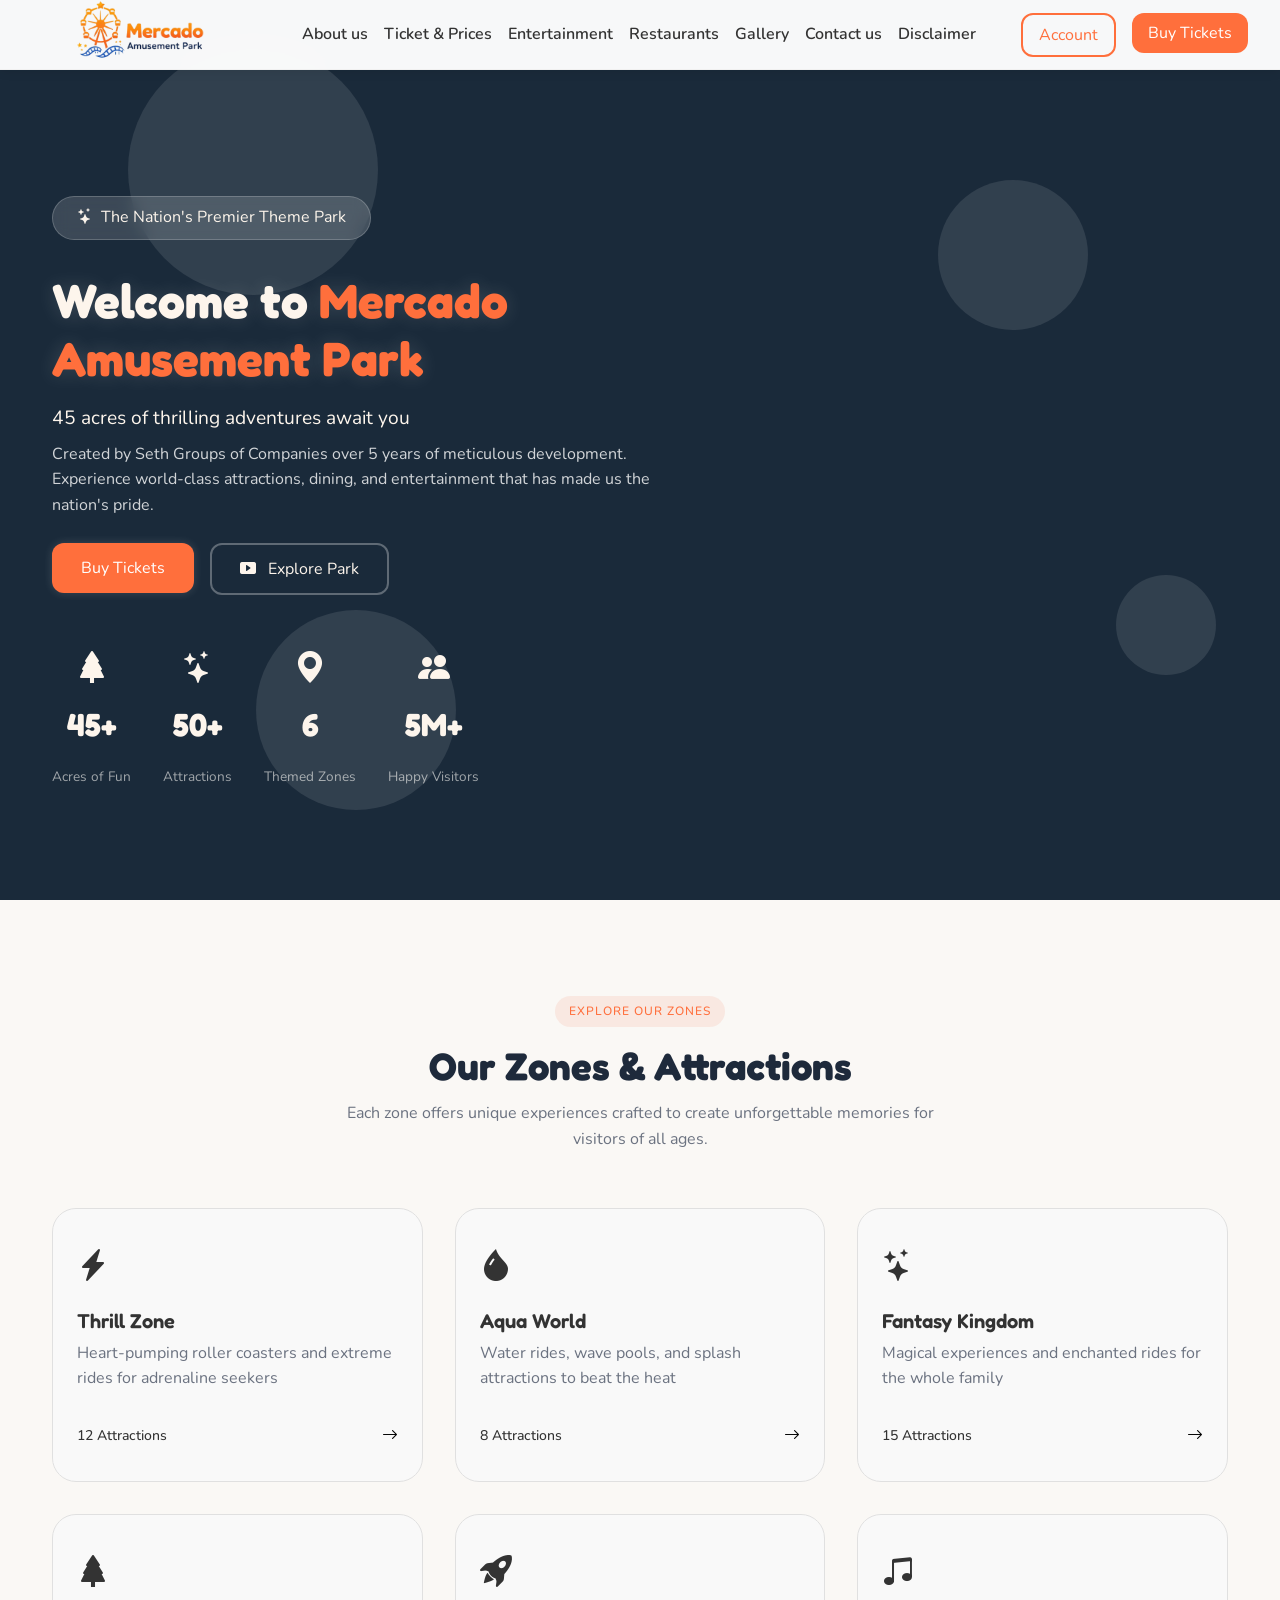
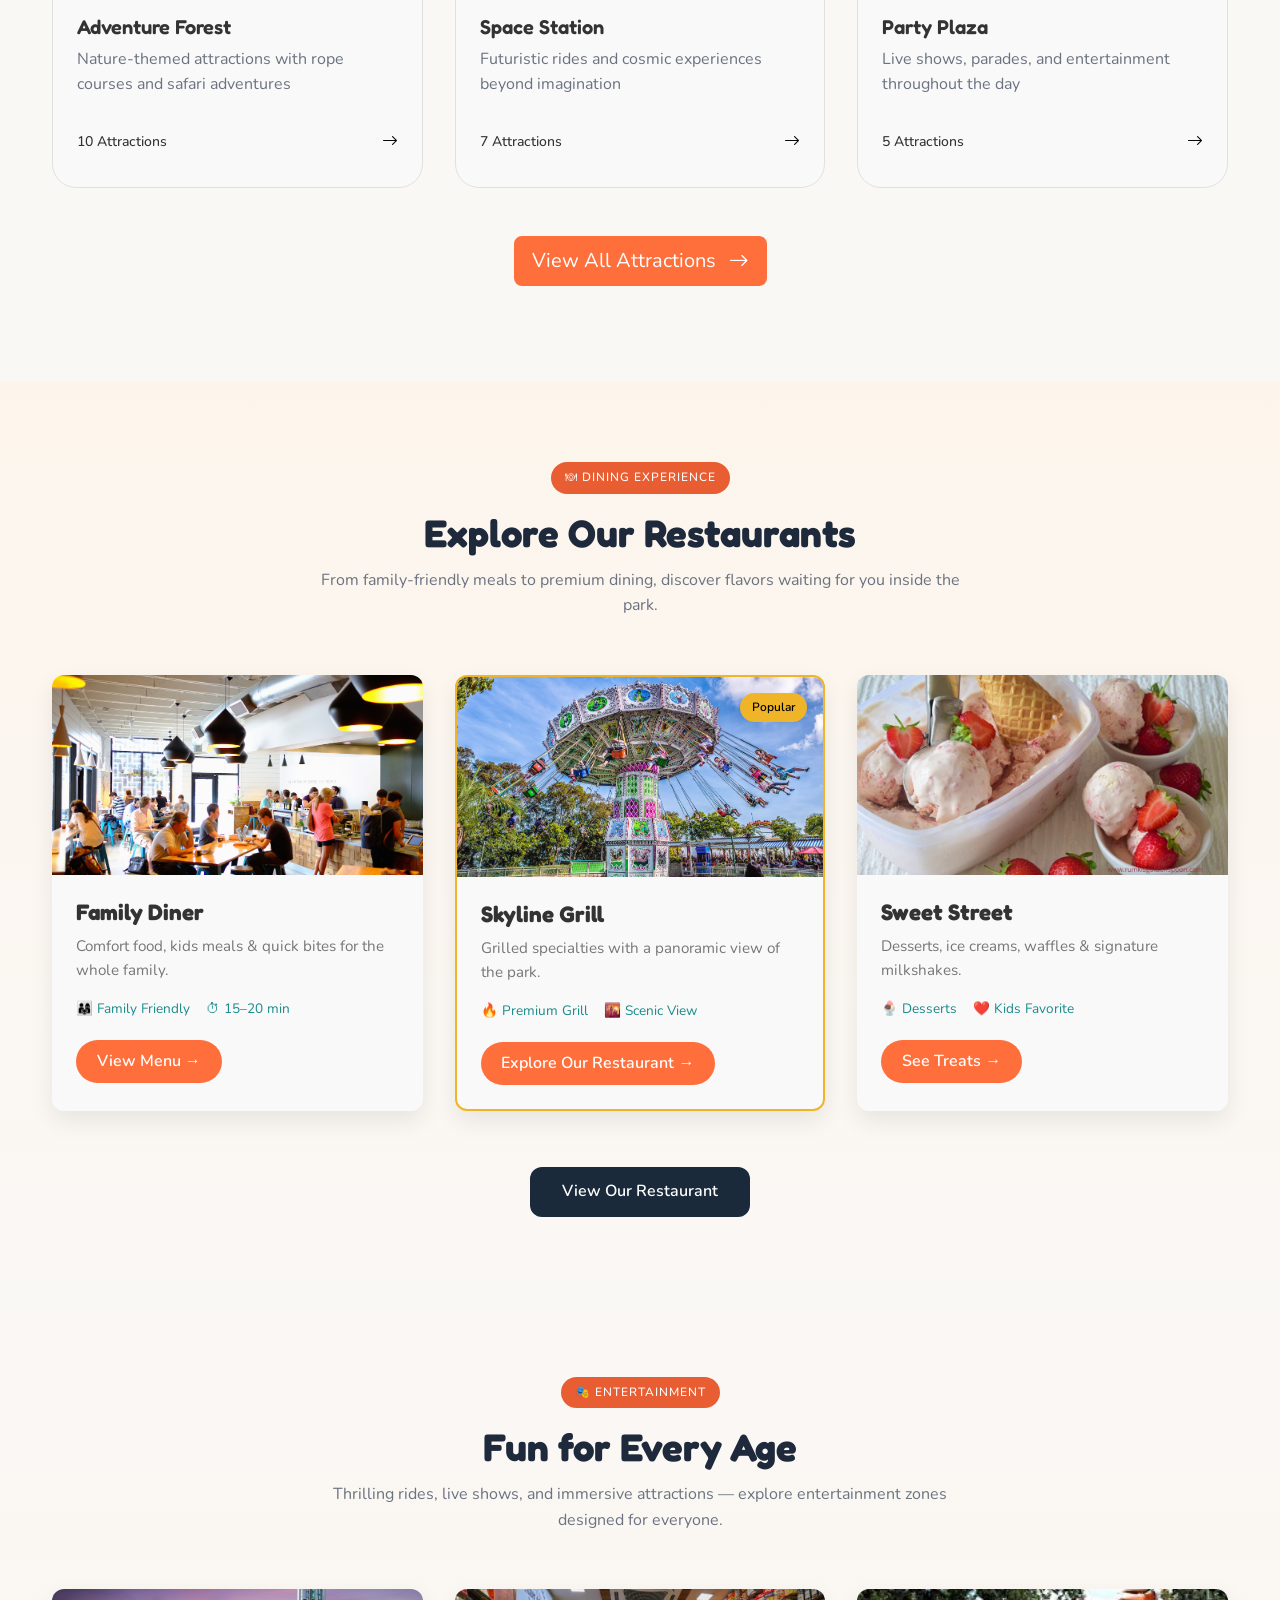
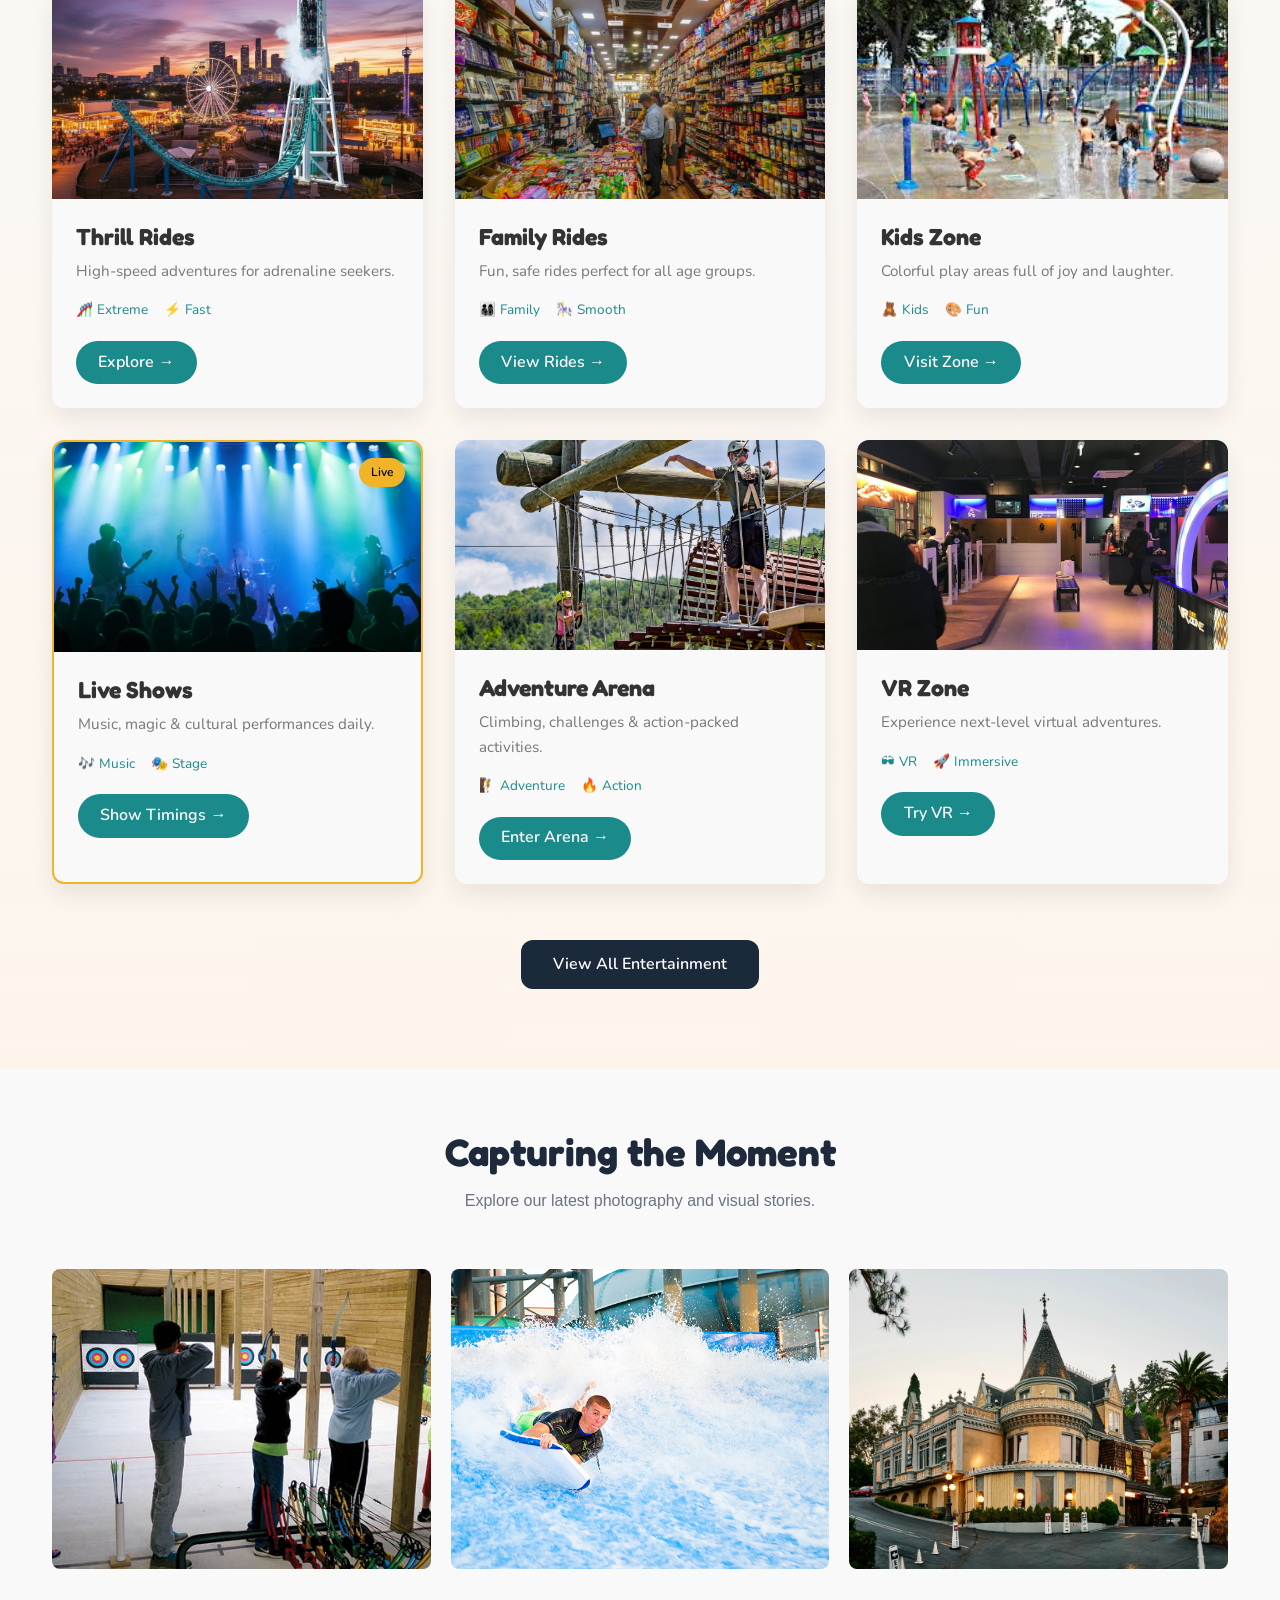
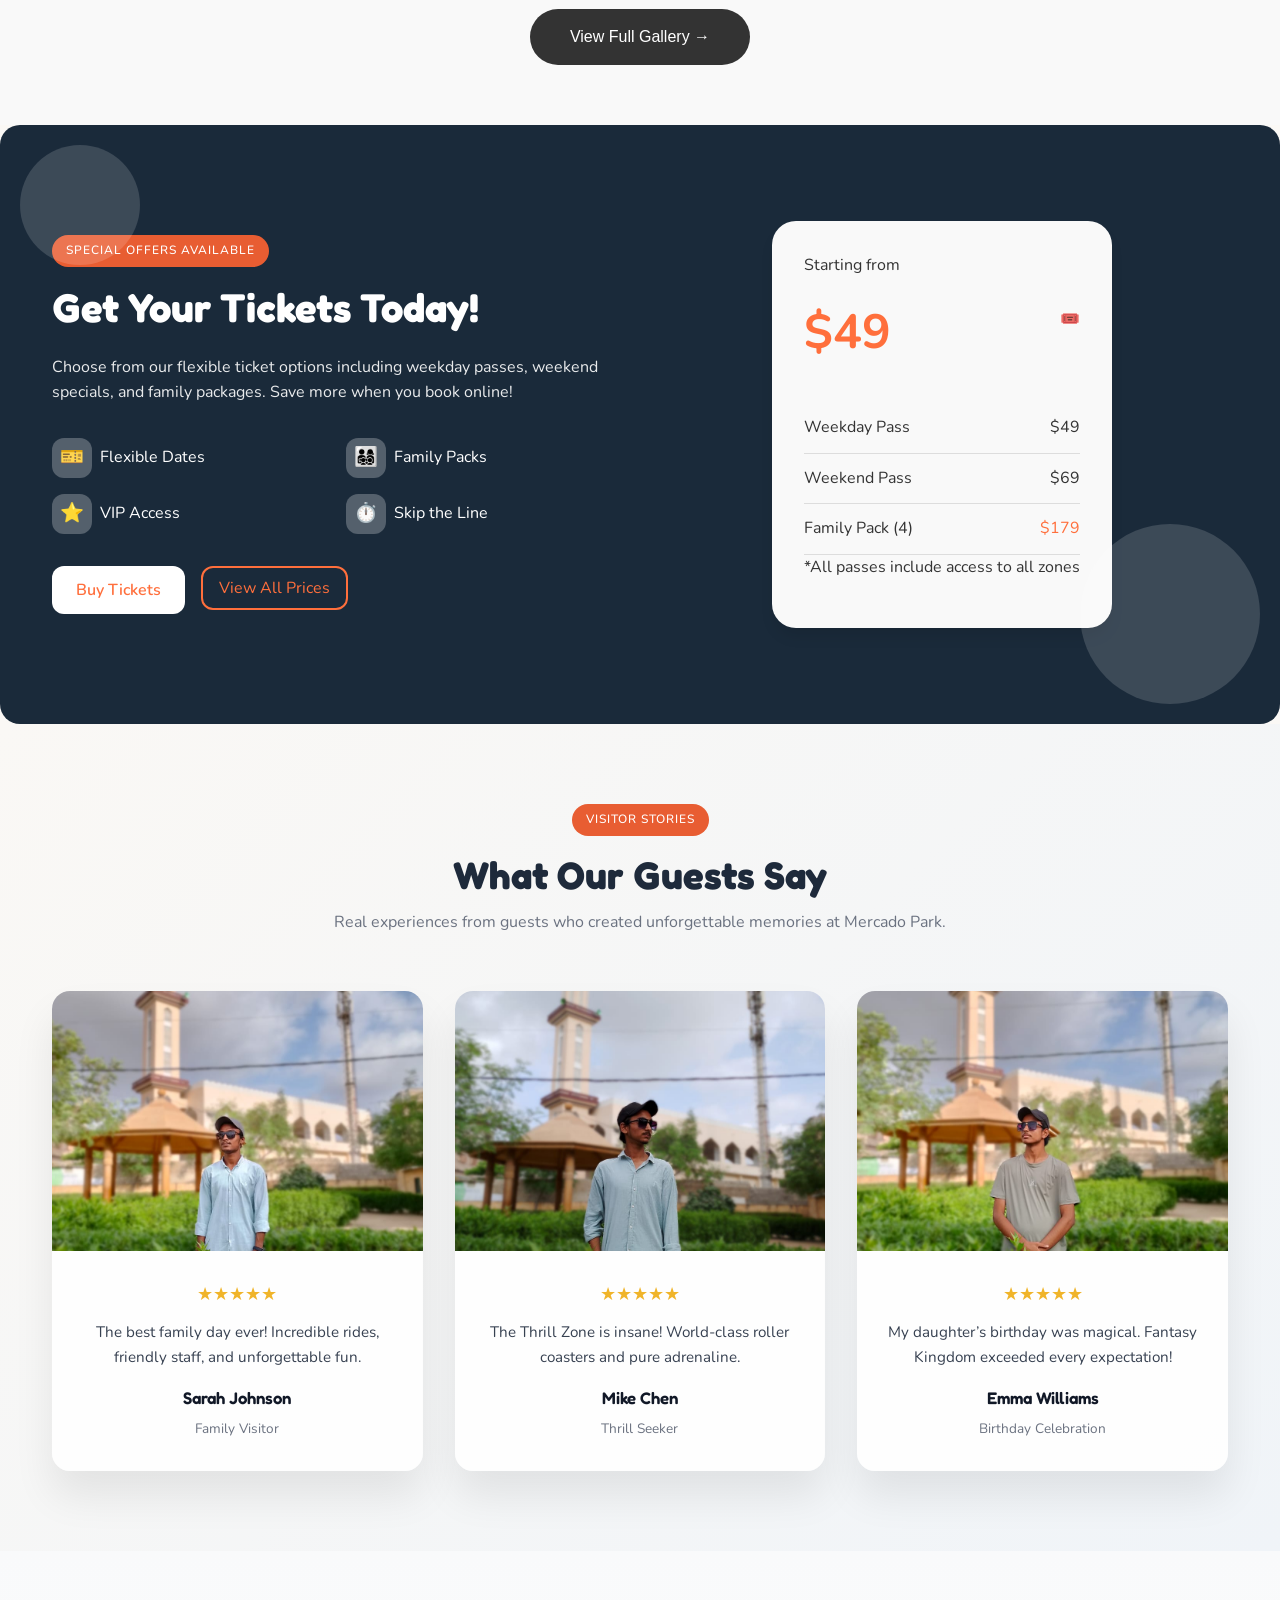
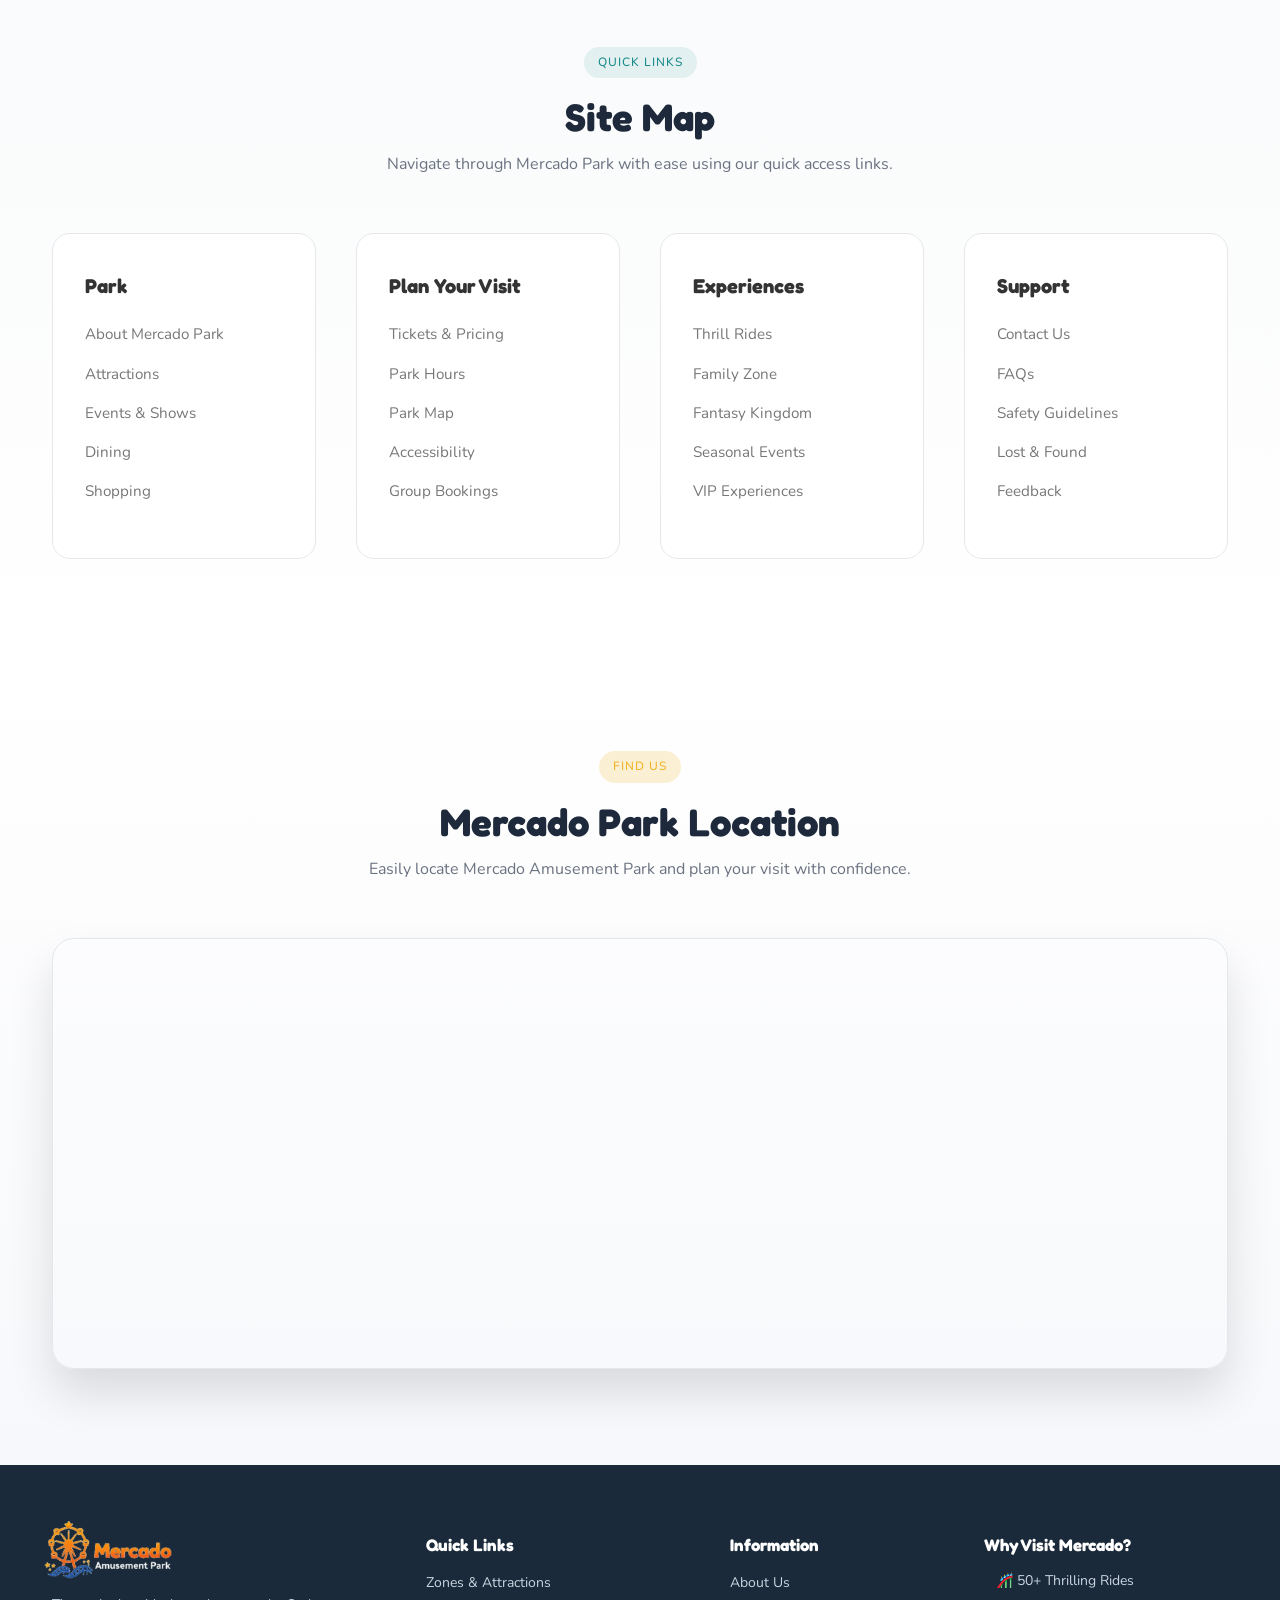
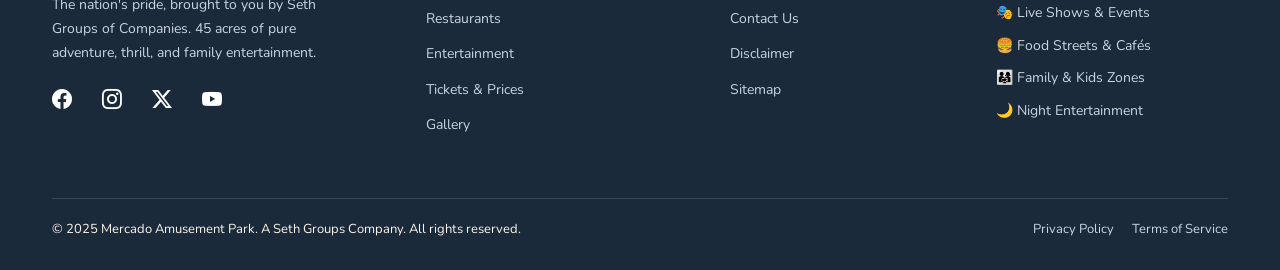
==== commit 70e04440: "Add Some New Pages Gallery,Disclamier,Entertainment,Tickets" ====
--- a/index.html
+++ b/index.html
@@ -542,7 +542,7 @@
     <div class="testimonial-grid">
       <!-- Card 1 -->
       <div class="testimonial-card">
-        <img src="./assets/imgs-for-gallery/Aqib.jpeg" alt="Sarah Johnson">
+        <img src="./Assets/Gallery,Attractions,Logo/saim.jpeg" alt="Sarah Johnson">
         <div class="testimonial-content">
           <div class="stars">★★★★★</div>
           <p>
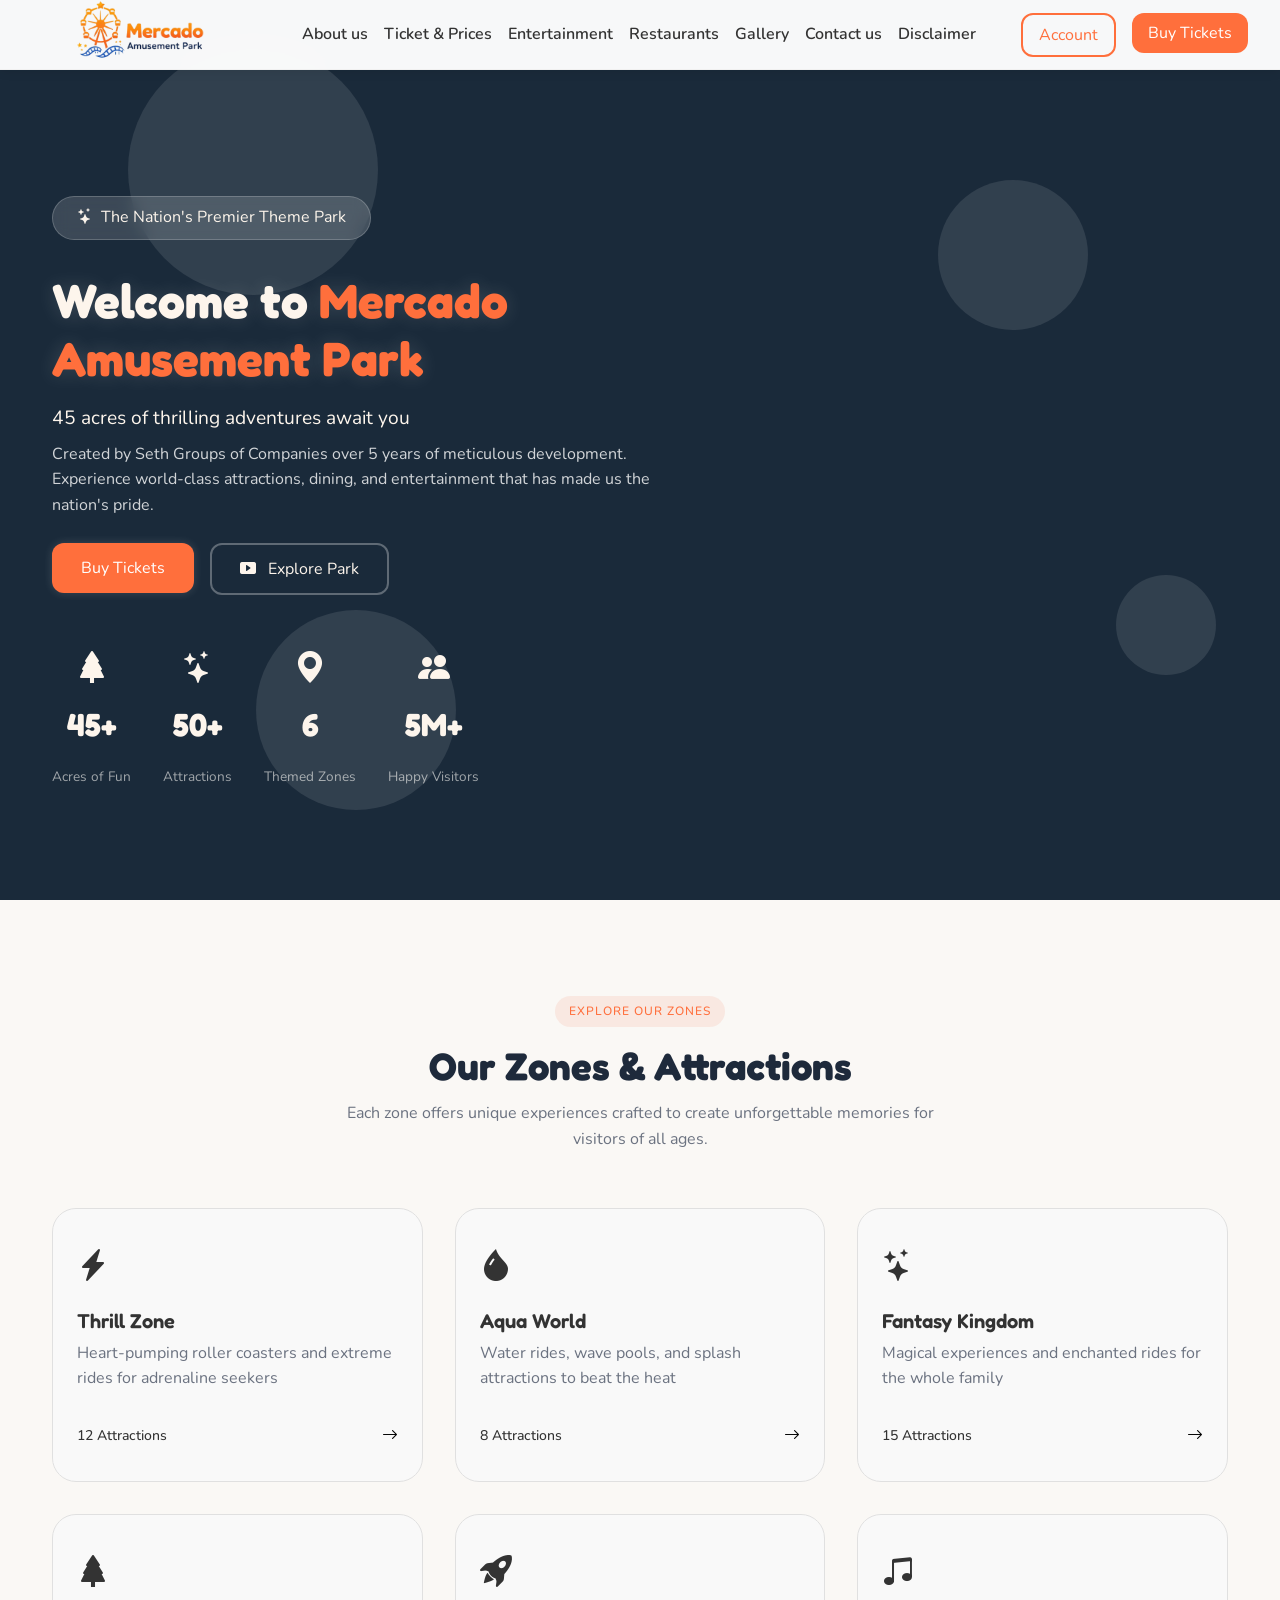
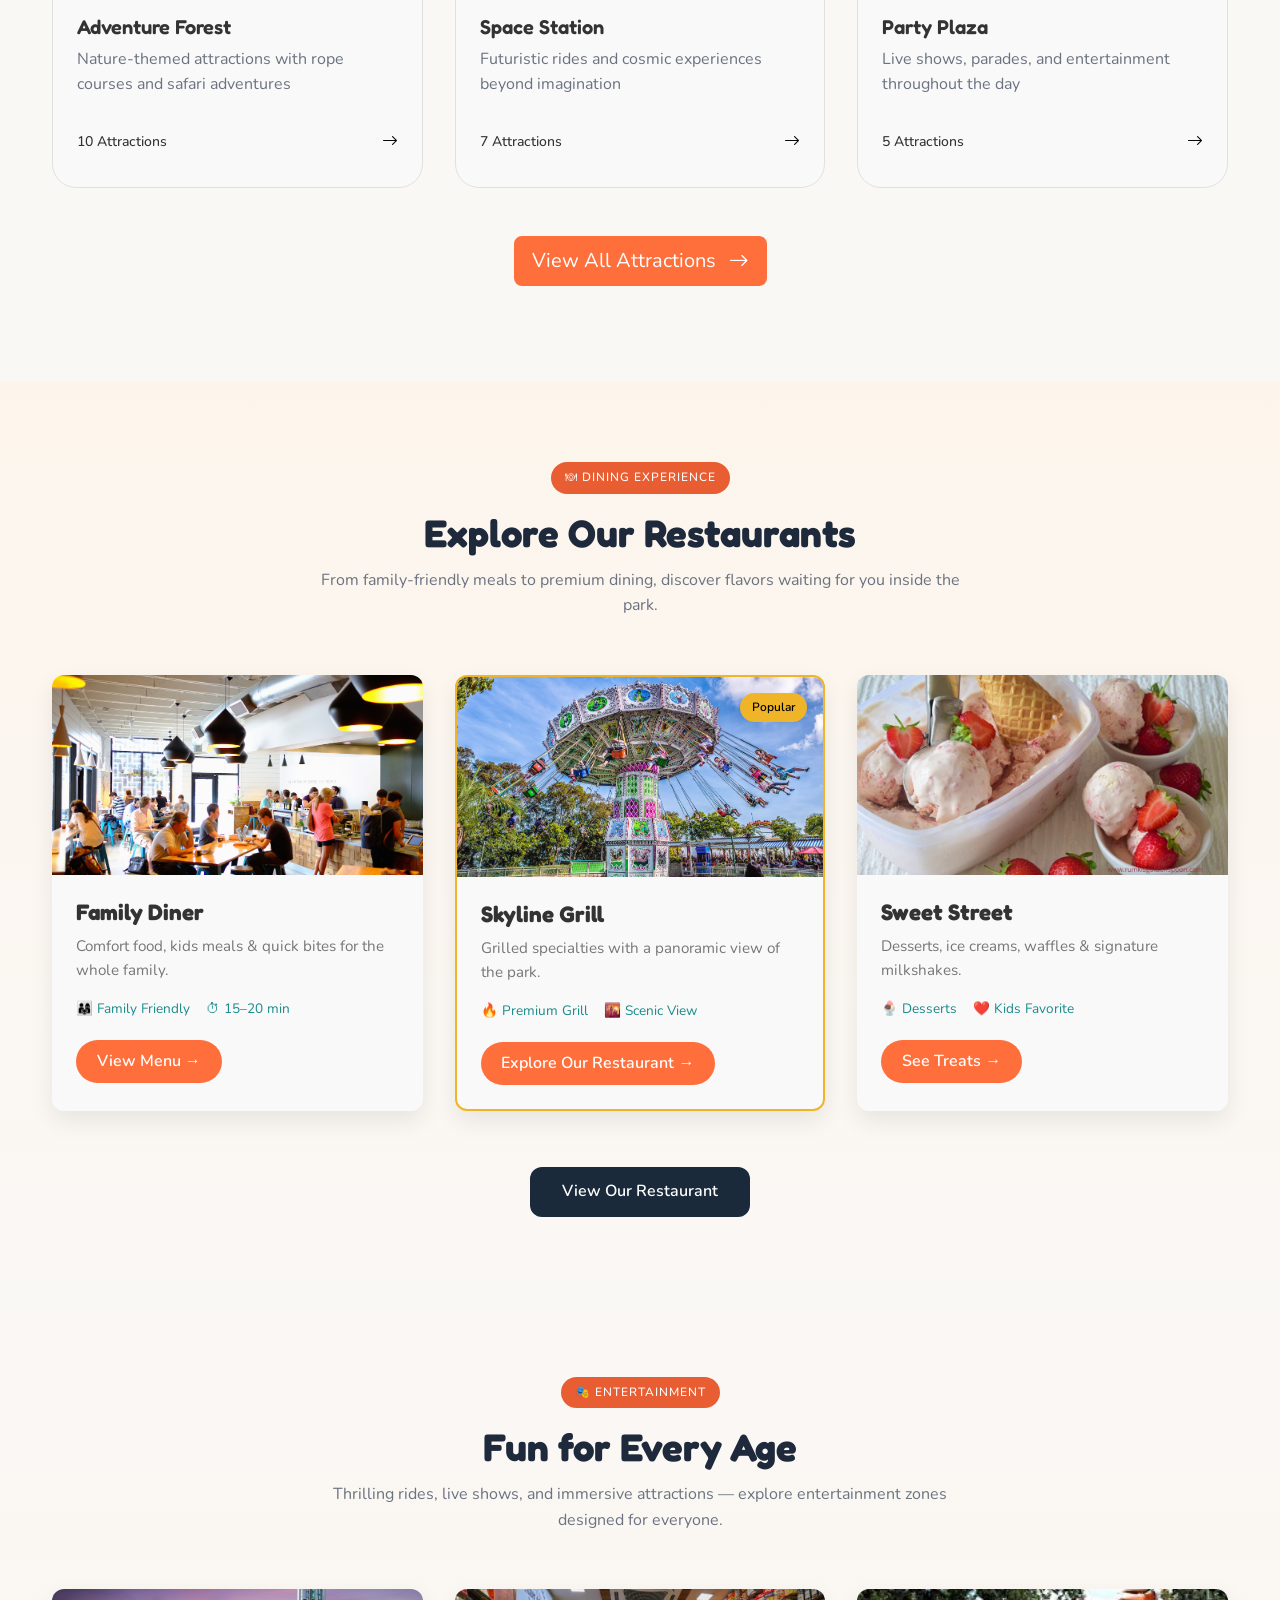
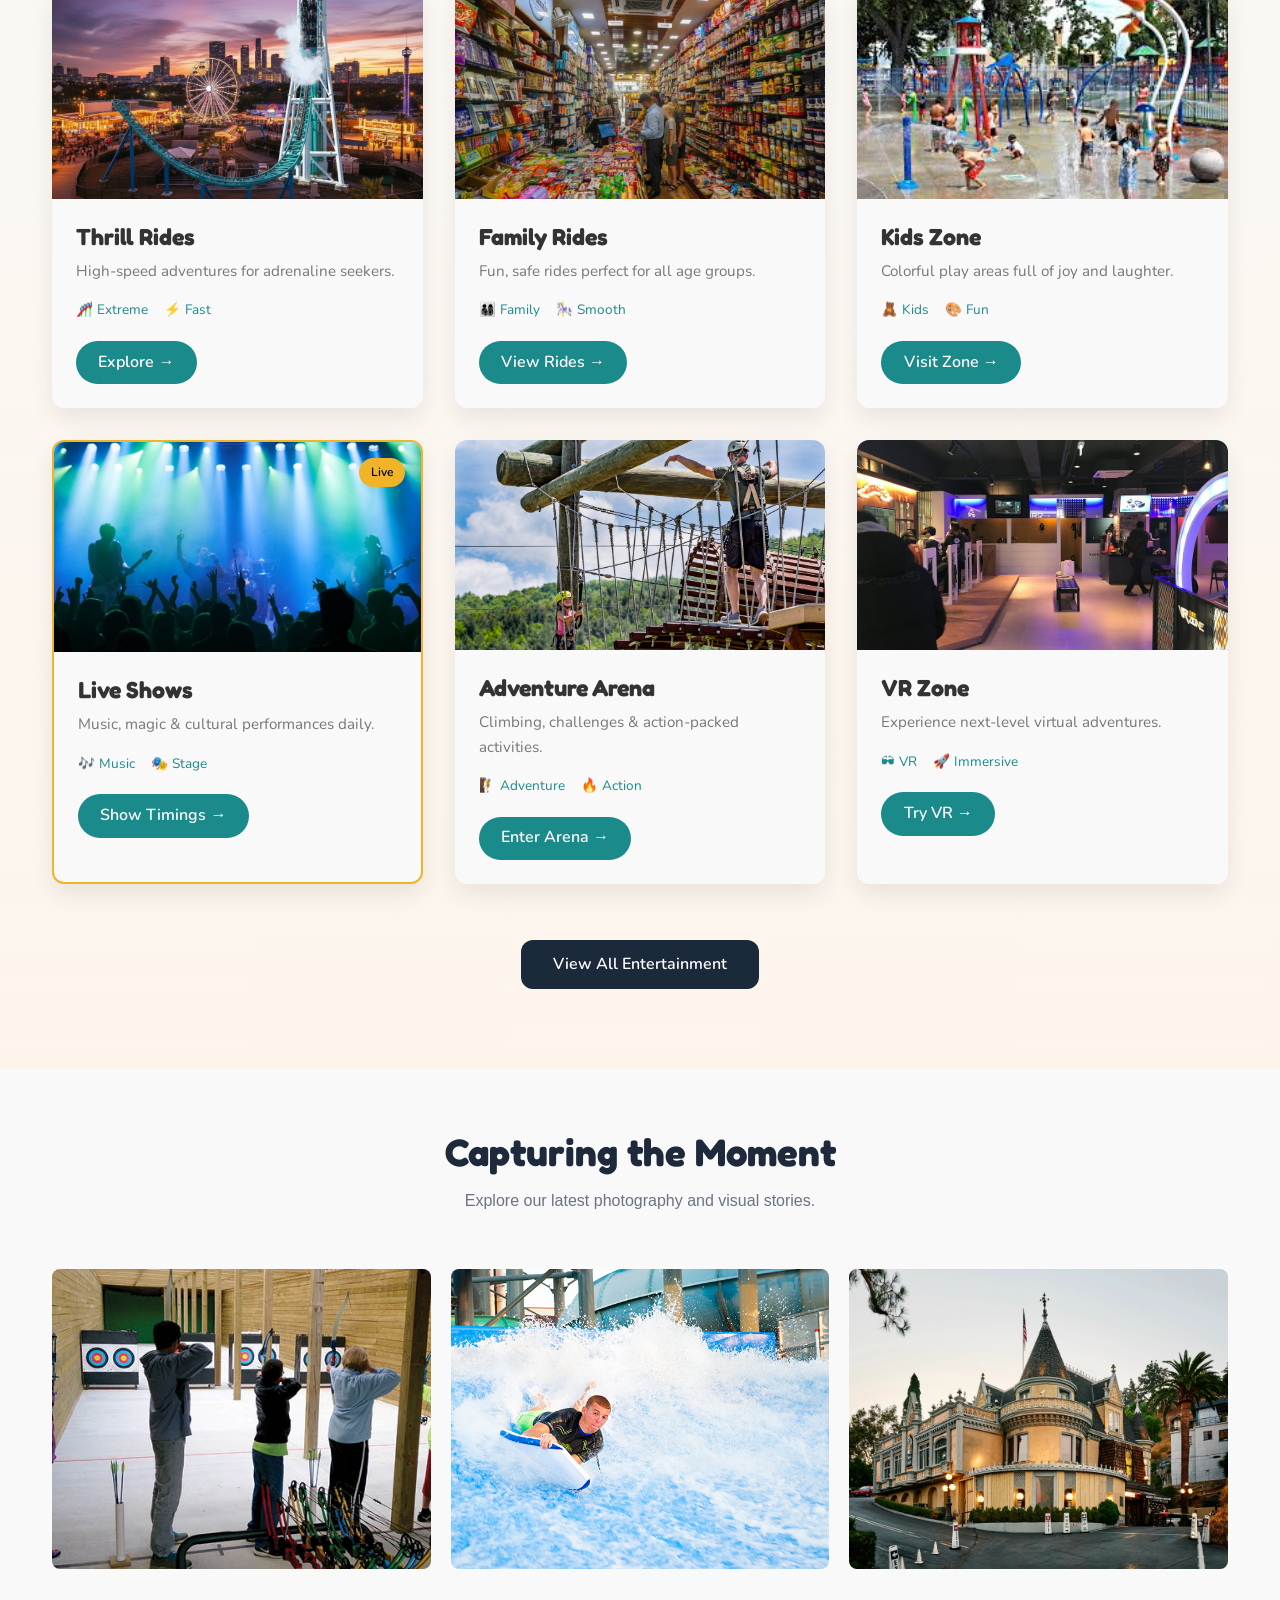
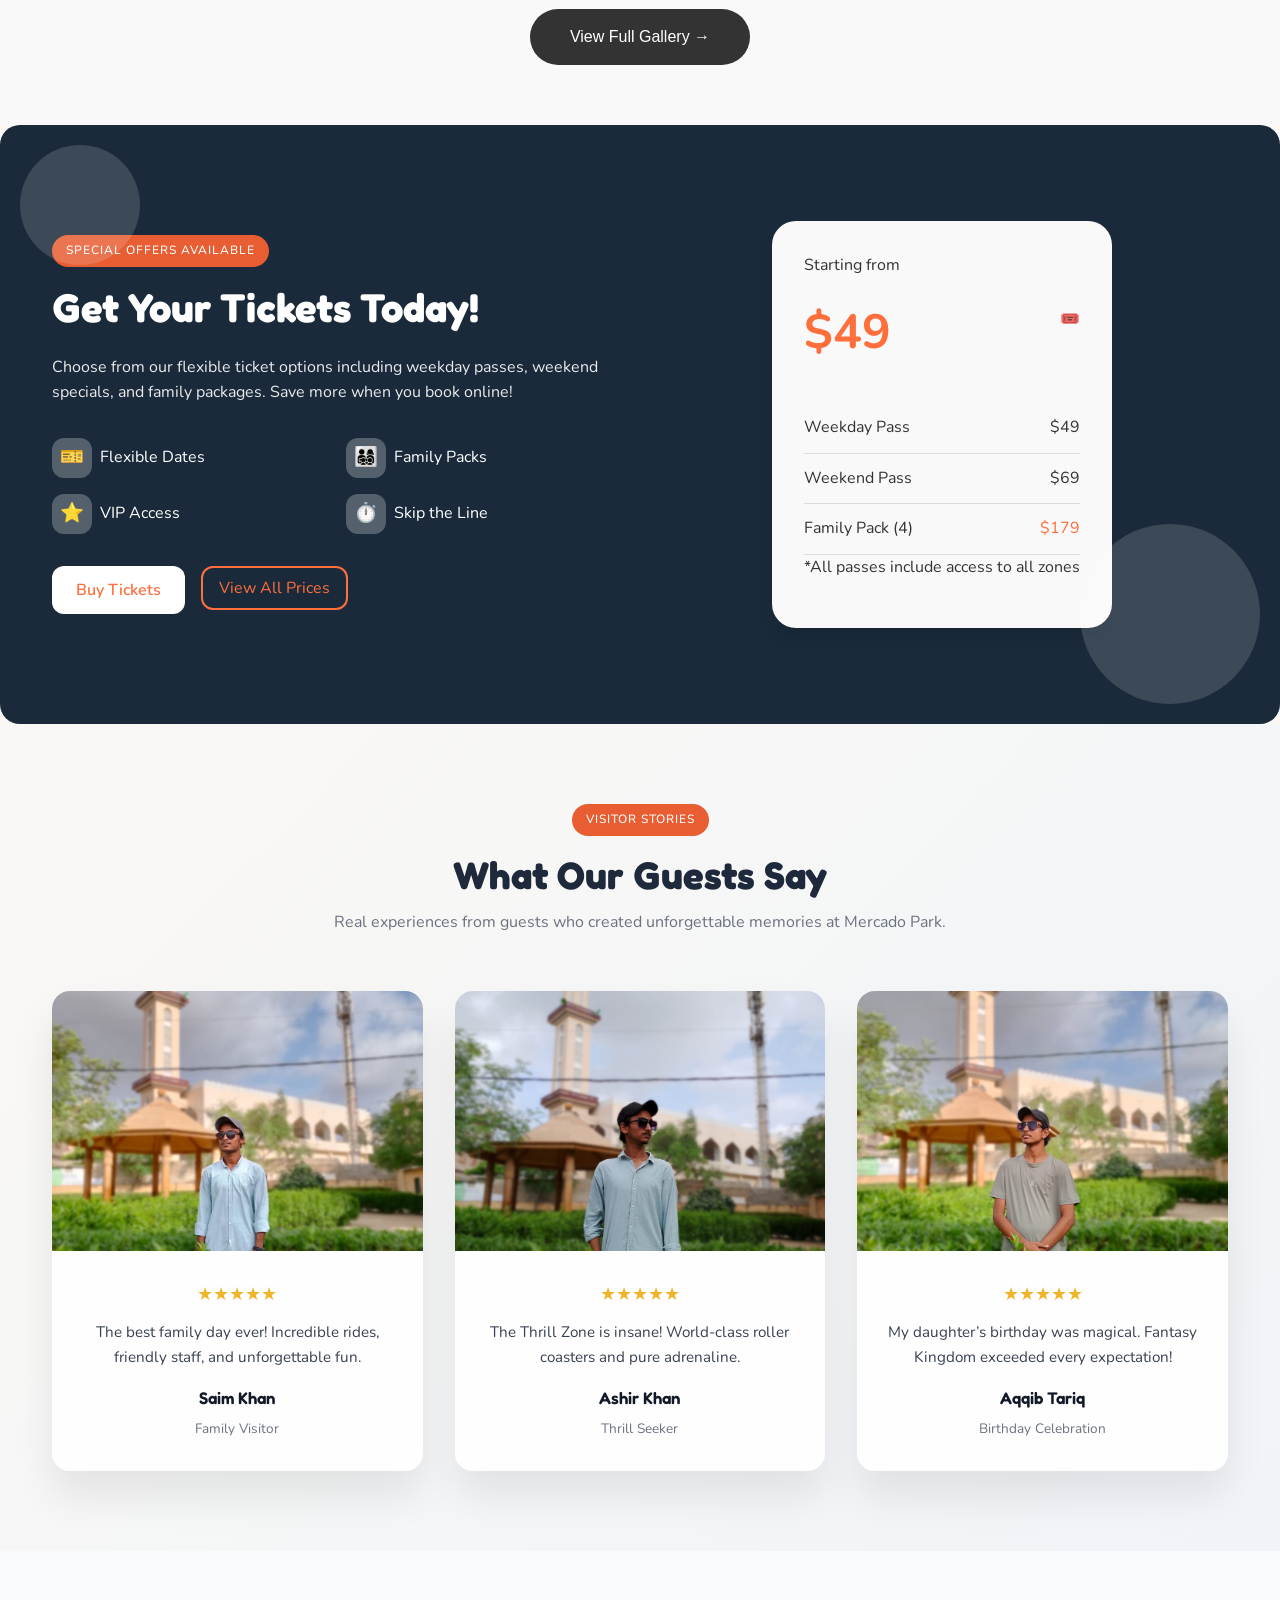
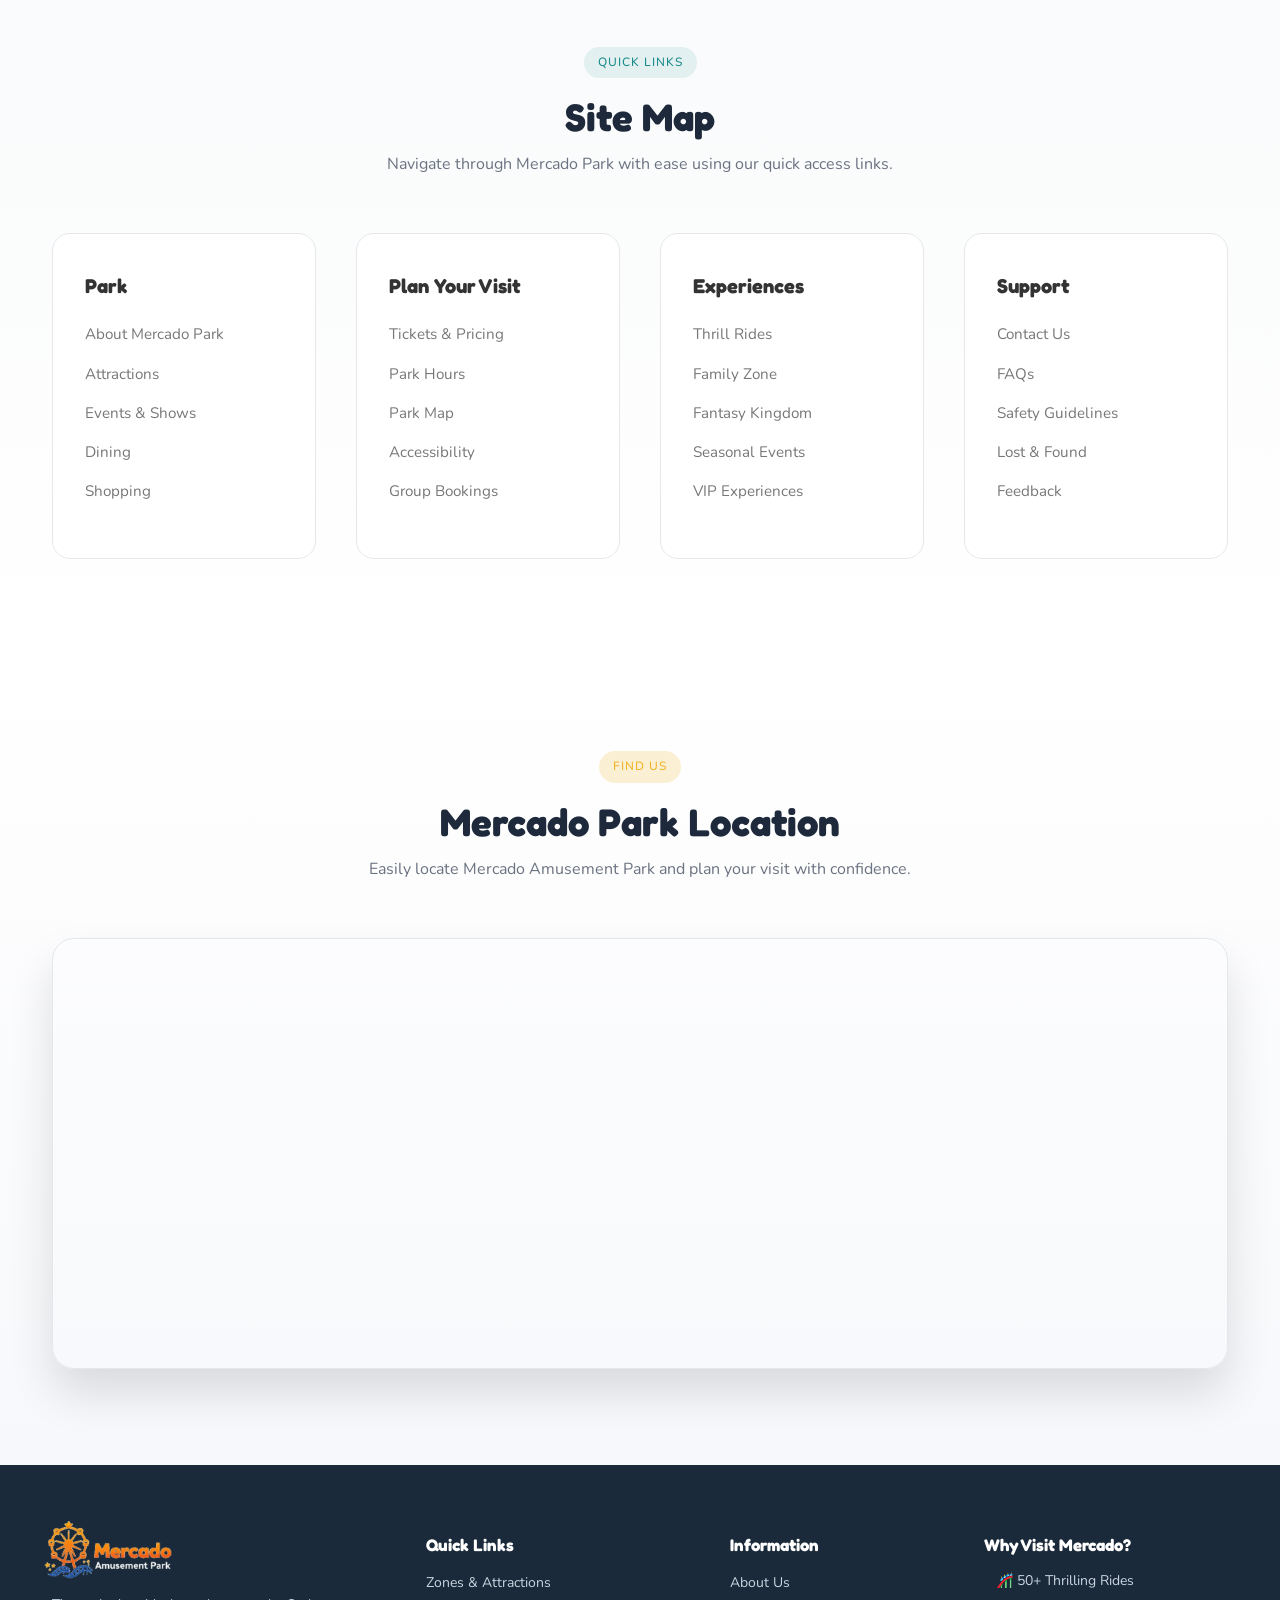
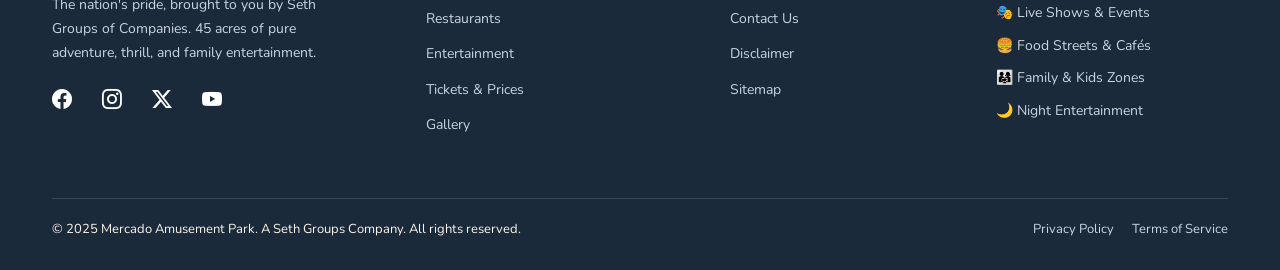
==== commit b7566f32: "Resolving the Responsive issues" ====
--- a/index.html
+++ b/index.html
@@ -158,11 +158,11 @@
             pride.
           </p>
           <div class="hero-buttons animate-fade-up delay-5">
-            <a href="./Pages/For Html/booking.html"><button class="btn btn-hero btn-xl" data-bs-toggle="modal"
+            <a href="./Pages/booking.html"><button class="btn btn-hero btn-xl" data-bs-toggle="modal"
                 data-bs-target="#ticketModal">
                 Buy Tickets
               </button></a>
-            <a href="attractions.html" class="btn btn-outline btn-xl">
+            <a href="./Pages/attractions.html" class="btn btn-outline btn-xl">
               <i class="bi bi-play-btn-fill me-2"></i> Explore Park
             </a>
           </div>
@@ -213,7 +213,7 @@
           </p>
           <div class="zone-card-footer">
             <span>12 Attractions</span>
-            <a href="./Pages/Attractions.html"> <i class="bi bi-arrow-right"></i></a>
+            <a href="./Pages/attractions.html"> <i class="bi bi-arrow-right"></i></a>
           </div>
         </div>
         <div class="zone-card animate-fade-up delay-2">
@@ -226,7 +226,7 @@
           </p>
           <div class="zone-card-footer">
             <span>8 Attractions</span>
-            <a href="./Pages/Attractions.html"><i class="bi bi-arrow-right"></i></a>
+            <a href="./Pages/attractions.html"><i class="bi bi-arrow-right"></i></a>
           </div>
         </div>
 
@@ -238,7 +238,7 @@
           <p class="card-text">Magical experiences and enchanted rides for the whole family</p>
           <div class="zone-card-footer">
             <span>15 Attractions</span>
-            <a href="./Pages/Attractions.html"><i class="bi bi-arrow-right"></i></a>
+            <a href="./Pages/attractions.html"><i class="bi bi-arrow-right"></i></a>
           </div>
         </div>
 
@@ -252,7 +252,7 @@
           </p>
           <div class="zone-card-footer">
             <span>10 Attractions</span>
-            <a href="./Pages/Attractions.html"><i class="bi bi-arrow-right"></i></a>
+            <a href="./Pages/attractions.html"><i class="bi bi-arrow-right"></i></a>
           </div>
         </div>
 
@@ -264,7 +264,7 @@
           <p class="card-text">Futuristic rides and cosmic experiences beyond imagination</p>
           <div class="zone-card-footer">
             <span>7 Attractions</span>
-            <a href="./Pages/Attractions.html"><i class="bi bi-arrow-right"></i></a>
+            <a href="./Pages/attractions.html"><i class="bi bi-arrow-right"></i></a>
           </div>
         </div>
 
@@ -276,13 +276,13 @@
           <p class="card-text">Live shows, parades, and entertainment throughout the day</p>
           <div class="zone-card-footer">
             <span>5 Attractions</span>
-            <a href="./Pages/Attractions.html"><i class="bi bi-arrow-right"></i></a>
+            <a href="./Pages/attractions.html"><i class="bi bi-arrow-right"></i></a>
           </div>
         </div>
       </div>
 
       <div class="text-center mt-5">
-        <a href="./Pages/Attractions.html" class="btn btn-primary btn-lg">
+        <a href="./Pages/attractions.html" class="btn btn-primary btn-lg btn-attactions">
           View All Attractions <i class="bi bi-arrow-right ms-2"></i>
         </a>
       </div>
@@ -548,7 +548,7 @@
           <p>
             The best family day ever! Incredible rides, friendly staff, and unforgettable fun.
           </p>
-          <h4>Sarah Johnson</h4>
+          <h4>Saim Khan</h4>
           <span>Family Visitor</span>
         </div>
       </div>
@@ -561,7 +561,7 @@
           <p>
             The Thrill Zone is insane! World-class roller coasters and pure adrenaline.
           </p>
-          <h4>Mike Chen</h4>
+          <h4>Ashir Khan</h4>
           <span>Thrill Seeker</span>
         </div>
       </div>
@@ -574,7 +574,7 @@
           <p>
             My daughter’s birthday was magical. Fantasy Kingdom exceeded every expectation!
           </p>
-          <h4>Emma Williams</h4>
+          <h4>Aqqib Tariq</h4>
           <span>Birthday Celebration</span>
         </div>
       </div>
@@ -614,9 +614,9 @@
         <div class="sitemap-card">
           <h3>Experiences</h3>
           <ul>
-            <li><a href="./Pages/Attractions.html">Thrill Rides</a></li>
-            <li><a href="./Pages/Attractions.html">Family Zone</a></li>
-            <li><a href="./Pages/Attractions.html">Fantasy Kingdom</a></li>
+            <li><a href="./Pages/attractions.html">Thrill Rides</a></li>
+            <li><a href="./Pages/attractions.html">Family Zone</a></li>
+            <li><a href="./Pages/attractions.html">Fantasy Kingdom</a></li>
             <li><a href="./Pages/entertainment.html">Seasonal Events</a></li>
             <li><a href="./Pages/tickets.html">VIP Experiences</a></li>
           </ul>
@@ -625,10 +625,10 @@
           <h3>Support</h3>
           <ul>
             <li><a href="./Pages/contact.html">Contact Us</a></li>
-            <li><a href="#">FAQs</a></li>
-            <li><a href="#">Safety Guidelines</a></li>
-            <li><a href="#">Lost & Found</a></li>
-            <li><a href="#">Feedback</a></li>
+            <li><a href="./Pages/disclaimer.html">FAQs</a></li>
+            <li><a href="./Pages/disclaimer.html">Safety Guidelines</a></li>
+            <li><a href="./Pages/disclaimer.html">Lost & Found</a></li>
+            <li><a href="./Pages/disclaimer.html">Feedback</a></li>
           </ul>
         </div>
       </div>
@@ -680,7 +680,7 @@
         <div>
           <h4 class="footer-h42">Quick Links</h4>
           <ul class="footer-links">
-            <li><a href="./Pages/Zones & Attractions.html">Zones & Attractions</a></li>
+            <li><a href="./Pages/attractions.html">Zones & Attractions</a></li>
             <li><a href="./Pages/restaurant.html">Restaurants</a></li>
             <li><a href="./Pages/entertainment.html">Entertainment</a></li>
             <li><a href="./Pages/ticket&prices.html">Tickets & Prices</a></li>
@@ -725,5 +725,4 @@
     crossorigin="anonymous"></script>
   <script src="./Pages/app.js"></script>
 </body>
-
 </html>
--- a/Pages/style.css
+++ b/Pages/style.css
@@ -1,1823 +1,1789 @@
-/* Google Fonts */
-@import url('https://fonts.googleapis.com/css2?family=Fredoka:wght@400;500;600;700&family=Nunito:wght@400;500;600;700&display=swap');
-/* CSS Variables */
-:root {
-  --primary: #e85d32;
-  --primary-light: #ff7a52;
-  --secondary: #1a8a8a;
-  --secondary-light: #25b5b5;
-  --accent: #f0b429;
-  --accent-dark: #d4a327;
-
-  --background: #faf8f5;
-  --foreground: #1e2a3b;
-  --card: #ffffff;
-  --muted: #f0ede8;
-  --muted-foreground: #6b7280;
-  --border: #d1d5db;
-
-
-  /* Park Theme */
-  --park-navy: #1e3a5f;
-  --park-cream: #faf8f5;
-
-  --font-display: 'Fredoka', sans-serif;
-  --font-body: 'Nunito', sans-serif;
-
-  --radius: 0.75rem;
-  --shadow: 0 4px 6px -1px rgba(0, 0, 0, 0.1);
-  --shadow-lg: 0 10px 15px -3px rgba(0, 0, 0, 0.1);
-}
-
-:root {
-  --primary: #ff6f3c;
-  --secondary: #1a8a8a;
-  --accent: #f0b429;
-  --card: #f9f9f9;
-  --foreground: #333;
-  --muted: #777;
-  --border: #e0e0e0;
-  --radius: 12px;
-  --shadow: 0 10px 25px rgba(0, 0, 0, 0.08);
-  --park-navy: #1a2a3a;
-  --park-cream: #fdf5ec;
-}/* Reset & Base */
-*,
-*::before,
-*::after {
-  box-sizing: border-box;
-  margin: 0;
-  padding: 0;
-}
-
-html {
-  scroll-behavior: smooth;
-}
-h1,
-h2,
-h3,
-h4,
-h5,
-h6 {
-  font-family: var(--font-display);
-  font-weight: 700;
-  line-height: 1.2;
-}
-
-a {
-  text-decoration: none;
-  color: black;
-}
-
-body {
-  font-family: var(--font-body);
-  background-color: var(--background);
-  color: var(--foreground);
-  line-height: 1.6;
-  min-height: 100vh;
-}
-
-/* Navbar */
-.nav-bar {
-  background-color: #ffffff;
-  height: 70px; /* Fixed height so it doesn't jump around */
-  display: flex;
-  align-items: center;
-  border-bottom: 1px solid #f0f0f0;
-  padding: 0 5%;
-}
-
-.nav-container {
-  width: 100%;
-  max-width: 1400px; /* Keeps everything from spreading too far */
-  margin: 0 auto;
-}
-
-.img-fluid {
-  max-height: 150px;
-}
-/* Logo Sizing */
-.nav-logo-img {
-  height: 65px; /* Perfect size for a 90px navbar */
-  width: auto;
-  object-fit: contain;
-  display: block;
-}
-
-.nav-bar {
-  position: fixed;
-  top: 0;
-  left: 0;
-  width: 100%;
-  z-index: 1000;
-  background: rgba(255, 255, 255, 0.97);
-  backdrop-filter: blur(10px);
-  box-shadow: 0 2px 10px rgba(0, 0, 0, 0.08);
-  padding: 1rem 2rem;
-}
-
-.logo-navbar {
-  font-family: var(--font-display);
-  font-size: 1.4rem;
-  color: var(--foreground);
-}
-
-/* Nav Items */
-.nav-items li {
-  list-style: none;
-}
-.nav-items li a {
-  text-decoration: none;
-  color: var(--foreground);
-  font-weight: 600;
-  position: relative;
-  padding-bottom: 4px;
-}
-.nav-items li a::after {
-  content: '';
-  position: absolute;
-  left: 50%;
-  bottom: -3px;
-  transform: translateX(-50%);
-  width: 0;
-  height: 2px;
-  background: var(--primary);
-  border-radius: 50px;
-  transition: 0.3s;
-}
-.nav-items li a:hover::after {
-  width: 60%;
-}
-.nav-items li a:hover {
-  color: var(--primary);
-}
-
-/* Desktop Navbar Buttons */
-
-/* Account Button - Transparent */
-.btn-navbar .btn-login {
-  background: transparent; /* Transparent background */
-  border: 2px solid var(--primary);
-  color: var(--primary); /* Text color */
-  border-radius: var(--radius);
-  padding: 0.5rem 1rem;
-  transition: 0.3s;
-}
-
-.btn-navbar .btn-login:hover {
-  background: var(--primary); /* Fill on hover */
-  color: #fff; /* White text on hover */
-}
-
-/* Buy Tickets Button - Remains Solid */
-.btn-navbar .btn-ticket {
-  background: var(--primary); /* Solid background */
-  color: #fff; /* White text */
-  border-radius: var(--radius);
-  padding: 0.5rem 1rem;
-  border: none;
-  transition: 0.3s;
-}
-
-.btn-navbar .btn-ticket:hover {
-  background: var(--primary-light); /* Slightly lighter on hover */
-}
-
-/* Hamburger */
-.hamburger {
-  cursor: pointer;
-  display: flex;
-  flex-direction: column;
-  gap: 5px;
-}
-.hamburger span {
-  width: 25px;
-  height: 3px;
-  background: var(--foreground);
-  border-radius: 2px;
-  transition: 0.3s;
-}
-
-/* Mobile Sidebar */
-.mobile-menu {
-  position: fixed;
-  top: 0;
-  left: -50%;
-  width: 50%;
-  height: 100vh;
-  background: var(--background);
-  color: #000000;
-  padding: 2rem;
-  transition: 0.3s;
-  z-index: 1100;
-  display: flex;
-  flex-direction: column;
-}
-.mobile-menu ul {
-  padding-top: 2rem;
-  list-style: none;
-}
-.mobile-menu a {
-  color: #000000;
-  text-decoration: none;
-  font-weight: 600;
-}
-.overlay {
-  position: fixed;
-  top: 0;
-  left: 0;
-  width: 100%;
-  height: 100%;
-  background: rgba(0, 0, 0, 0.5);
-  opacity: 0;
-  visibility: hidden;
-  transition: 0.3s;
-  z-index: 1050;
-}
-
-/* Show mobile menu */
-.mobile-menu.active {
-  left: 0;
-}
-.overlay.active {
-  opacity: 1;
-  visibility: visible;
-}
-
-/* Modals */
-.modal-content {
-  border-radius: var(--radius);
-}
-.btn-ticket {
-  background: var(--primary);
-  color: #fff;
-  border-radius: var(--radius);
-  padding: 0.5rem;
-}
-.btn-login {
-  border-radius: var(--radius);
-  padding: 0.5rem;
-  border: 2px solid var(--primary);
-  color: var(--primary);
-}
-
-.hero {
-  position: relative;
-  min-height: 100vh;
-  display: flex;
-  align-items: center;
-  background-color: var(--park-navy);
-  overflow: hidden;
-  padding-top: 100px;
-  color: var(--park-cream);
-}
-
-/* Hero Row */
-.hero-row {
-  display: flex;
-  align-items: flex-start;
-  justify-content: flex-start;
-  flex-direction: column;
-  gap: 1.5rem;
-}
-
-/* Background Circles */
-.hero-bg {
-  position: absolute;
-  inset: 0;
-  overflow: hidden;
-}
-
-.hero-circle {
-  position: absolute;
-  border-radius: 50%;
-  background: rgba(255, 255, 255, 0.1);
-  animation: float infinite alternate;
-}
-
-.hero-circle.circle1 {
-  width: 250px;
-  height: 250px;
-  top: 5%;
-  left: 10%;
-  animation-duration: 8s;
-}
-.hero-circle.circle2 {
-  width: 150px;
-  height: 150px;
-  top: 20%;
-  right: 15%;
-  animation-duration: 6s;
-}
-.hero-circle.circle3 {
-  width: 200px;
-  height: 200px;
-  bottom: 10%;
-  left: 20%;
-  animation-duration: 10s;
-}
-.hero-circle.circle4 {
-  width: 100px;
-  height: 100px;
-  bottom: 25%;
-  right: 5%;
-  animation-duration: 5s;
-}
-
-@keyframes float {
-  0% {
-    transform: translateY(0px) rotate(0deg);
-    opacity: 0.6;
-  }
-  50% {
-    transform: translateY(-30px) rotate(15deg);
-    opacity: 0.9;
-  }
-  100% {
-    transform: translateY(0px) rotate(-10deg);
-    opacity: 0.6;
-  }
-}
-
-/* Hero Content */
-.hero-content {
-  max-width: 600px;
-  text-align: left;
-}
-
-/* Badge */
-.hero-badge {
-  display: inline-flex;
-  align-items: center;
-  gap: 0.5rem;
-  background: rgba(255, 255, 255, 0.15);
-  padding: 0.5rem 1.5rem;
-  border-radius: 999px;
-  backdrop-filter: blur(8px);
-  border: 1px solid rgba(255, 255, 255, 0.2);
-  transition: 0.3s ease, transform 0.5s;
-}
-
-.hero-badge:hover {
-  transform: translateY(-4px) scale(1.05);
-}
-
-/* Heading */
-.hero h1 {
-  font-size: 3rem;
-  font-weight: 700;
-  margin-top: 1rem;
-  margin-bottom: 1rem;
-  text-shadow: 0 0 20px rgba(255, 255, 255, 0.15);
-  transition: transform 0.4s, opacity 0.5s;
-}
-.hero h1 span {
-  color: var(--primary);
-}
-
-/* Subtitle & Description */
-.hero-subtitle {
-  font-size: 1.2rem;
-  margin-bottom: 0.5rem;
-}
-.hero-description {
-  font-size: 1rem;
-  margin-bottom: 1.5rem;
-  color: rgba(255, 255, 255, 0.8);
-}
-
-/* Buttons */
-.hero-buttons {
-  display: flex;
-  flex-wrap: wrap;
-  gap: 1rem;
-}
-.btn-hero {
-  background: var(--primary);
-  color: #fff;
-  padding: 12px 28px;
-  border-radius: 12px;
-  box-shadow: 0 0 10px rgba(255, 255, 255, 0.15);
-  transition: transform 0.3s, box-shadow 0.3s;
-}
-.btn-hero:hover {
-  transform: translateY(-6px);
-  box-shadow: 0 0 25px rgba(255, 255, 255, 0.35);
-}
-.btn-outline {
-  border: 2px solid rgba(255, 255, 255, 0.3);
-  color: var(--park-cream);
-  padding: 12px 28px;
-  border-radius: 12px;
-  transition: transform 0.3s, background 0.3s;
-}
-.btn-outline:hover {
-  transform: translateY(-6px);
-  background: rgba(255, 255, 255, 0.1);
-  backdrop-filter: blur(5px);
-}
-
-/* Stats */
-.hero-stats {
-  display: flex;
-  flex-wrap: wrap;
-  gap: 2rem;
-  margin-top: 2rem;
-}
-.stat {
-  display: flex;
-  flex-direction: column;
-  align-items: center;
-  transition: transform 0.3s, color 0.3s;
-}
-.stat:hover {
-  transform: translateY(-8px) scale(1.05);
-}
-.stat-icon {
-  font-size: 2rem;
-  margin-bottom: 0.3rem;
-  transition: transform 0.3s, color 0.3s;
-}
-.stat:hover .stat-icon {
-  transform: rotate(10deg);
-  color: var(--primary-light);
-}
-.stat-value {
-  font-family: var(--font-display);
-  font-size: 2rem;
-  font-weight: 700;
-}
-.stat-label {
-  font-size: 0.85rem;
-  color: rgba(250, 248, 245, 0.6);
-}
-
-/* Fade-up animation for elements */
-.animate-fade-up {
-  opacity: 0;
-  transform: translateY(20px);
-  animation: fadeUp 0.8s forwards;
-}
-.animate-fade-up.delay-1 {
-  animation-delay: 0.2s;
-}
-.animate-fade-up.delay-2 {
-  animation-delay: 0.4s;
-}
-.animate-fade-up.delay-3 {
-  animation-delay: 0.6s;
-}
-.animate-fade-up.delay-4 {
-  animation-delay: 0.8s;
-}
-.animate-fade-up.delay-5 {
-  animation-delay: 1s;
-}
-.animate-fade-up.delay-6 {
-  animation-delay: 1.2s;
-}
-.animate-fade-up.delay-7 {
-  animation-delay: 1.4s;
-}
-.animate-fade-up.delay-8 {
-  animation-delay: 1.6s;
-}
-.animate-fade-up.delay-9 {
-  animation-delay: 1.8s;
-}
-
-@keyframes fadeUp {
-  0% {
+  @import url('https://fonts.googleapis.com/css2?family=Fredoka:wght@400;500;600;700&family=Nunito:wght@400;500;600;700&display=swap');
+  :root {
+    --primary: #e85d32;
+    --primary-light: #ff7a52;
+    --secondary: #1a8a8a;
+    --secondary-light: #25b5b5;
+    --accent: #f0b429;
+    --accent-dark: #d4a327;
+
+    --background: #faf8f5;
+    --foreground: #1e2a3b;
+    --card: #ffffff;
+    --muted: #f0ede8;
+    --muted-foreground: #6b7280;
+    --border: #d1d5db;
+
+
+    /* Park Theme */
+    --park-navy: #1e3a5f;
+    --park-cream: #faf8f5;
+
+    --font-display: 'Fredoka', sans-serif;
+    --font-body: 'Nunito', sans-serif;
+    --park-navy: #1a2a3a;
+    --muted: #777;
+    --primary: #ff6f3c;
+
+    --radius: 0.75rem;
+    --shadow: 0 4px 6px -1px rgba(0, 0, 0, 0.1);
+    --shadow-lg: 0 10px 15px -3px rgba(0, 0, 0, 0.1);
+  }
+
+  :root {
+    --secondary: #1a8a8a;
+    --accent: #f0b429;
+    --card: #f9f9f9;
+    --foreground: #333;
+    --border: #e0e0e0;
+    --radius: 12px;
+    --shadow: 0 10px 25px rgba(0, 0, 0, 0.08);
+    --park-cream: #fdf5ec;
+  }
+  *,
+  *::before,
+  *::after {
+    box-sizing: border-box;
+    margin: 0;
+    padding: 0;
+  }
+
+  html {
+    scroll-behavior: smooth;
+  }
+  h1,
+  h2,
+  h3,
+  h4,
+  h5,
+  h6 {
+    font-family: var(--font-display);
+    font-weight: 700;
+    line-height: 1.2;
+  }
+  a {
+    text-decoration: none;
+    color: black;
+  }
+  body {
+    font-family: var(--font-body);
+    background-color: var(--background);
+    color: var(--foreground);
+    line-height: 1.6;
+    min-height: 100vh;
+  }
+  .nav-bar {
+    background-color: #ffffff;
+    height: 70px; 
+    display: flex;
+    align-items: center;
+    border-bottom: 1px solid #f0f0f0;
+    padding: 0 5%;
+  }
+
+  .nav-container {
+    width: 100%;
+    max-width: 1400px; 
+    margin: 0 auto;
+  }
+
+  .img-fluid {
+    max-height: 150px;
+  }
+ 
+  .nav-logo-img {
+    height: 65px; 
+    width: auto;
+    object-fit: contain;
+    display: block;
+  }
+
+  .nav-bar {
+    position: fixed;
+    top: 0;
+    left: 0;
+    width: 100%;
+    z-index: 1000;
+    background: rgba(255, 255, 255, 0.97);
+    backdrop-filter: blur(10px);
+    box-shadow: 0 2px 10px rgba(0, 0, 0, 0.08);
+    padding: 1rem 2rem;
+  }
+
+  .logo-navbar {
+    font-family: var(--font-display);
+    font-size: 1.4rem;
+    color: var(--foreground);
+  }
+  .nav-items li {
+    list-style: none;
+  }
+  .nav-items li a {
+    text-decoration: none;
+    color: var(--foreground);
+    font-weight: 600;
+    position: relative;
+    padding-bottom: 4px;
+  }
+  .nav-items li a::after {
+    content: '';
+    position: absolute;
+    left: 50%;
+    bottom: -3px;
+    transform: translateX(-50%);
+    width: 0;
+    height: 2px;
+    background: var(--primary);
+    border-radius: 50px;
+    transition: 0.3s;
+  }
+  .nav-items li a:hover::after {
+    width: 60%;
+  }
+  .nav-items li a:hover {
+    color: var(--primary);
+  }
+  .btn-navbar .btn-login {
+    background: transparent; 
+    border: 2px solid var(--primary);
+    color: var(--primary); 
+    border-radius: var(--radius);
+    padding: 0.5rem 1rem;
+    transition: 0.3s;
+  }
+
+  .btn-navbar .btn-login:hover {
+    background: var(--primary); 
+    color: #fff; 
+  }
+  .btn-navbar .btn-ticket {
+    background: var(--primary); 
+    color: #fff; 
+    border-radius: var(--radius);
+    padding: 0.5rem 1rem;
+    border: none;
+    transition: 0.3s;
+  }
+  .btn-navbar .btn-ticket:hover {
+    background: var(--primary-light); 
+  }
+  .hamburger {
+    cursor: pointer;
+    display: flex;
+    flex-direction: column;
+    gap: 5px;
+  }
+  .hamburger span {
+    width: 25px;
+    height: 3px;
+    background: var(--foreground);
+    border-radius: 2px;
+    transition: 0.3s;
+  }
+  .mobile-menu {
+    position: fixed;
+    top: 0;
+    left: -50%;
+    width: 50%;
+    height: 100vh;
+    background: var(--background);
+    color: #000000;
+    padding: 2rem;
+    transition: 0.3s;
+    z-index: 1100;
+    display: flex;
+    flex-direction: column;
+  }
+  .mobile-menu ul {
+    padding-top: 2rem;
+    list-style: none;
+  }
+  .mobile-menu a {
+    color: #000000;
+    text-decoration: none;
+    font-weight: 600;
+  }
+  .overlay {
+    position: fixed;
+    top: 0;
+    left: 0;
+    width: 100%;
+    height: 100%;
+    background: rgba(0, 0, 0, 0.5);
+    opacity: 0;
+    visibility: hidden;
+    transition: 0.3s;
+    z-index: 1050;
+  }
+
+  /* Show mobile menu */
+  .mobile-menu.active {
+    left: 0;
+  }
+  .overlay.active {
+    opacity: 1;
+    visibility: visible;
+  }
+
+  /* Modals */
+  .modal-content {
+    border-radius: var(--radius);
+  }
+  .btn-ticket {
+    background: var(--primary);
+    color: #fff;
+    border-radius: var(--radius);
+    padding: 0.5rem;
+  }
+  .btn-login {
+    border-radius: var(--radius);
+    padding: 0.5rem;
+    border: 2px solid var(--primary);
+    color: var(--primary);
+  }
+
+  .hero {
+    position: relative;
+    min-height: 100vh;
+    display: flex;
+    align-items: center;
+    background-color: var(--park-navy);
+    overflow: hidden;
+    padding-top: 100px;
+    color: var(--park-cream);
+  }
+  .hero-row {
+    display: flex;
+    align-items: flex-start;
+    justify-content: flex-start;
+    flex-direction: column;
+    gap: 1.5rem;
+  }
+  .hero-bg {
+    position: absolute;
+    inset: 0;
+    overflow: hidden;
+  }
+
+  .hero-circle {
+    position: absolute;
+    border-radius: 50%;
+    background: rgba(255, 255, 255, 0.1);
+    animation: float infinite alternate;
+  }
+
+  .hero-circle.circle1 {
+    width: 250px;
+    height: 250px;
+    top: 5%;
+    left: 10%;
+    animation-duration: 8s;
+  }
+  .hero-circle.circle2 {
+    width: 150px;
+    height: 150px;
+    top: 20%;
+    right: 15%;
+    animation-duration: 6s;
+  }
+  .hero-circle.circle3 {
+    width: 200px;
+    height: 200px;
+    bottom: 10%;
+    left: 20%;
+    animation-duration: 10s;
+  }
+  .hero-circle.circle4 {
+    width: 100px;
+    height: 100px;
+    bottom: 25%;
+    right: 5%;
+    animation-duration: 5s;
+  }
+
+  @keyframes float {
+    0% {
+      transform: translateY(0px) rotate(0deg);
+      opacity: 0.6;
+    }
+    50% {
+      transform: translateY(-30px) rotate(15deg);
+      opacity: 0.9;
+    }
+    100% {
+      transform: translateY(0px) rotate(-10deg);
+      opacity: 0.6;
+    }
+  }
+
+  /* Hero Content */
+  .hero-content {
+    max-width: 600px;
+    text-align: left;
+  }
+
+  /* Badge */
+  .hero-badge {
+    display: inline-flex;
+    align-items: center;
+    gap: 0.5rem;
+    background: rgba(255, 255, 255, 0.15);
+    padding: 0.5rem 1.5rem;
+    border-radius: 999px;
+    backdrop-filter: blur(8px);
+    border: 1px solid rgba(255, 255, 255, 0.2);
+    transition: 0.3s ease, transform 0.5s;
+  }
+
+  .hero-badge:hover {
+    transform: translateY(-4px) scale(1.05);
+  }
+
+  /* Heading */
+  .hero h1 {
+    font-size: 3rem;
+    font-weight: 700;
+    margin-top: 1rem;
+    margin-bottom: 1rem;
+    text-shadow: 0 0 20px rgba(255, 255, 255, 0.15);
+    transition: transform 0.4s, opacity 0.5s;
+  }
+  .hero h1 span {
+    color: var(--primary);
+  }
+
+  /* Subtitle & Description */
+  .hero-subtitle {
+    font-size: 1.2rem;
+    margin-bottom: 0.5rem;
+  }
+  .hero-description {
+    font-size: 1rem;
+    margin-bottom: 1.5rem;
+    color: rgba(255, 255, 255, 0.8);
+  }
+
+  /* Buttons */
+  .hero-buttons {
+    display: flex;
+    flex-wrap: wrap;
+    gap: 1rem;
+  }
+  .btn-hero {
+    background: var(--primary);
+    color: #fff;
+    padding: 12px 28px;
+    border-radius: 12px;
+    box-shadow: 0 0 10px rgba(255, 255, 255, 0.15);
+    transition: transform 0.3s, box-shadow 0.3s;
+  }
+  .btn-hero:hover {
+    transform: translateY(-6px);
+    box-shadow: 0 0 25px rgba(255, 255, 255, 0.35);
+  }
+  .btn-outline {
+    border: 2px solid rgba(255, 255, 255, 0.3);
+    color: var(--park-cream);
+    padding: 12px 28px;
+    border-radius: 12px;
+    transition: transform 0.3s, background 0.3s;
+  }
+  .btn-outline:hover {
+    transform: translateY(-6px);
+    background: rgba(255, 255, 255, 0.1);
+    backdrop-filter: blur(5px);
+  }
+
+  /* Stats */
+  .hero-stats {
+    display: flex;
+    flex-wrap: wrap;
+    gap: 2rem;
+    margin-top: 2rem;
+  }
+  .stat {
+    display: flex;
+    flex-direction: column;
+    align-items: center;
+    transition: transform 0.3s, color 0.3s;
+  }
+  .stat:hover {
+    transform: translateY(-8px) scale(1.05);
+  }
+  .stat-icon {
+    font-size: 2rem;
+    margin-bottom: 0.3rem;
+    transition: transform 0.3s, color 0.3s;
+  }
+  .stat:hover .stat-icon {
+    transform: rotate(10deg);
+    color: var(--primary-light);
+  }
+  .stat-value {
+    font-family: var(--font-display);
+    font-size: 2rem;
+    font-weight: 700;
+  }
+  .stat-label {
+    font-size: 0.85rem;
+    color: rgba(250, 248, 245, 0.6);
+  }
+
+  /* Fade-up animation for elements */
+  .animate-fade-up {
     opacity: 0;
     transform: translateY(20px);
-  }
-  100% {
+    animation: fadeUp 0.8s forwards;
+  }
+  .animate-fade-up.delay-1 {
+    animation-delay: 0.2s;
+  }
+  .animate-fade-up.delay-2 {
+    animation-delay: 0.4s;
+  }
+  .animate-fade-up.delay-3 {
+    animation-delay: 0.6s;
+  }
+  .animate-fade-up.delay-4 {
+    animation-delay: 0.8s;
+  }
+  .animate-fade-up.delay-5 {
+    animation-delay: 1s;
+  }
+  .animate-fade-up.delay-6 {
+    animation-delay: 1.2s;
+  }
+  .animate-fade-up.delay-7 {
+    animation-delay: 1.4s;
+  }
+  .animate-fade-up.delay-8 {
+    animation-delay: 1.6s;
+  }
+  .animate-fade-up.delay-9 {
+    animation-delay: 1.8s;
+  }
+
+  @keyframes fadeUp {
+    0% {
+      opacity: 0;
+      transform: translateY(20px);
+    }
+    100% {
+      opacity: 1;
+      transform: translateY(0);
+    }
+  }
+
+  /* Responsive */
+  @media (max-width: 992px) {
+    .hero-row {
+      flex-direction: column;
+    }
+    .hero-content {
+      max-width: 100%;
+    }
+  }
+
+  /* Featured Zones */
+  .featured-zones {
+    padding: 6rem 0;
+  }
+
+  .section-header {
+    text-align: center;
+    margin-bottom: 4rem;
+  }
+  .btn-primary:hover{
+  border: 2px solid var(--primary)!important;
+  }
+  .section-badge {
+    color: white;
+    background-color: rgba(232, 93, 50, 0.1);
+
+    display: inline-block;
+    padding: 0.5rem 1rem;
+    border-radius: 9999px;
+    font-size: 0.875rem;
+    font-weight: 500;
+    margin-bottom: 1rem;
+  }
+
+  .section-badge.primary {
+    background-color: rgba(232, 93, 50, 0.1);
+    color: var(--primary);
+  }
+  .section-badge.secondary {
+    background-color: rgba(26, 138, 138, 0.1);
+    color: var(--secondary);
+  }
+  .section-badge.accent {
+    background-color: rgba(240, 180, 41, 0.2);
+    color: var(--accent);
+  }
+
+  .section-title {
+    font-size: 2.5rem;
+    margin-bottom: 1rem;
+    color: var(--foreground);
+  }
+  .section-description {
+    font-size: 1.125rem;
+    color: var(--muted-foreground);
+    max-width: 640px;
+    margin: 0 auto;
+  }
+
+  /* Grid */
+  .grid-3 {
+    display: grid;
+    grid-template-columns: repeat(auto-fit, minmax(280px, 1fr));
+    gap: 2rem;
+  }
+
+  /* Zone Card */
+  .zone-card {
+    background-color: var(--card);
+    border-radius: calc(var(--radius) * 2);
+    padding: 2rem 1.5rem;
+    border: 1px solid var(--border);
+    transition: all 0.3s ease;
+    display: flex;
+    flex-direction: column;
+    justify-content: space-between;
+  }
+
+  .zone-card:hover {
+    box-shadow: var(--shadow-lg);
+    transform: translateY(-10px);
+  }
+
+  /* Card Icon */
+  .card-icon {
+    font-size: 2rem;
+    margin-bottom: 1rem;
+    transition: transform 0.4s, color 0.3s;
+  }
+  .zone-card:hover .card-icon {
+    transform: rotate(15deg) scale(1.2);
+  }
+
+  /* Card Text */
+  .card-title {
+    font-size: 1.25rem;
+    font-weight: 600;
+    margin-bottom: 0.5rem;
+    color: var(--foreground);
+  }
+  .card-text {
+    font-size: 1rem;
+    color: var(--muted-foreground);
+    flex-grow: 1;
+  }
+
+  /* Card Footer */
+  .zone-card-footer {
+    display: flex;
+    justify-content: space-between;
+    align-items: center;
+    margin-top: 1rem;
+  }
+  .zone-card-footer span {
+    font-size: 0.875rem;
+    font-weight: 500;
+    color: var(--foreground);
+  }
+  .zone-card-footer i {
+    transition: transform 0.3s ease;
+  }
+  .zone-card:hover .zone-card-footer i {
+    transform: translateX(8px);
+  }
+  /* Basic Styling */
+  .gallery-preview {
+    padding: 60px 20px;
+    background-color: #f9f9f9;
+    font-family: sans-serif;
+    text-align: center;
+  }
+
+  .section-header h2 {
+    font-size: 2.5rem;
+    margin-bottom: 10px;
+    color: #333;
+  }
+
+  .gallery-grid {
+    display: grid;
+    grid-template-columns: repeat(auto-fit, minmax(300px, 1fr));
+    gap: 20px;
+    margin: 40px 0;
+  }
+
+  .gallery-item {
+    position: relative;
+    overflow: hidden;
+    border-radius: 8px;
+    height: 300px;
+    cursor: pointer;
+  }
+
+  .gallery-item img {
+    width: 100%;
+    height: 100%;
+    object-fit: cover;
+    transition: transform 0.5s ease;
+  }
+
+  /* Hover Effects */
+  .gallery-item:hover img {
+    transform: scale(1.1);
+  }
+
+  .overlay {
+    position: absolute;
+    inset: 0;
+    background: rgba(0, 0, 0, 0.3);
+    display: flex;
+    align-items: center;
+    justify-content: center;
+    opacity: 0;
+    transition: opacity 0.3s ease;
+  }
+
+  .gallery-item:hover .overlay {
     opacity: 1;
-    transform: translateY(0);
-  }
-}
-
-/* Responsive */
-@media (max-width: 992px) {
-  .hero-row {
-    flex-direction: column;
-  }
-  .hero-content {
-    max-width: 100%;
-  }
-}
-
-/* Featured Zones */
-.featured-zones {
-  padding: 6rem 0;
-}
-
-.section-header {
-  text-align: center;
-  margin-bottom: 4rem;
-}
-
-.section-badge {
-  color: white;
-  background-color: rgba(232, 93, 50, 0.1);
-
-  display: inline-block;
-  padding: 0.5rem 1rem;
-  border-radius: 9999px;
-  font-size: 0.875rem;
-  font-weight: 500;
-  margin-bottom: 1rem;
-}
-
-.section-badge.primary {
-  background-color: rgba(232, 93, 50, 0.1);
-  color: var(--primary);
-}
-.section-badge.secondary {
-  background-color: rgba(26, 138, 138, 0.1);
-  color: var(--secondary);
-}
-.section-badge.accent {
-  background-color: rgba(240, 180, 41, 0.2);
-  color: var(--accent);
-}
-
-.section-title {
-  font-size: 2.5rem;
-  margin-bottom: 1rem;
-  color: var(--foreground);
-}
-.section-description {
-  font-size: 1.125rem;
-  color: var(--muted-foreground);
-  max-width: 640px;
-  margin: 0 auto;
-}
-
-/* Grid */
-.grid-3 {
-  display: grid;
-  grid-template-columns: repeat(auto-fit, minmax(280px, 1fr));
-  gap: 2rem;
-}
-
-/* Zone Card */
-.zone-card {
-  background-color: var(--card);
-  border-radius: calc(var(--radius) * 2);
-  padding: 2rem 1.5rem;
-  border: 1px solid var(--border);
-  transition: all 0.3s ease;
-  display: flex;
-  flex-direction: column;
-  justify-content: space-between;
-}
-
-.zone-card:hover {
-  box-shadow: var(--shadow-lg);
-  transform: translateY(-10px);
-}
-
-/* Card Icon */
-.card-icon {
-  font-size: 2rem;
-  margin-bottom: 1rem;
-  transition: transform 0.4s, color 0.3s;
-}
-.zone-card:hover .card-icon {
-  transform: rotate(15deg) scale(1.2);
-}
-
-/* Card Text */
-.card-title {
-  font-size: 1.25rem;
-  font-weight: 600;
-  margin-bottom: 0.5rem;
-  color: var(--foreground);
-}
-.card-text {
-  font-size: 1rem;
-  color: var(--muted-foreground);
-  flex-grow: 1;
-}
-
-/* Card Footer */
-.zone-card-footer {
-  display: flex;
-  justify-content: space-between;
-  align-items: center;
-  margin-top: 1rem;
-}
-.zone-card-footer span {
-  font-size: 0.875rem;
-  font-weight: 500;
-  color: var(--foreground);
-}
-.zone-card-footer i {
-  transition: transform 0.3s ease;
-}
-.zone-card:hover .zone-card-footer i {
-  transform: translateX(8px);
-}
-/* Basic Styling */
-.gallery-preview {
-  padding: 60px 20px;
-  background-color: #f9f9f9;
-  font-family: sans-serif;
-  text-align: center;
-}
-
-.section-header h2 {
-  font-size: 2.5rem;
-  margin-bottom: 10px;
-  color: #333;
-}
-
-.gallery-grid {
-  display: grid;
-  grid-template-columns: repeat(auto-fit, minmax(300px, 1fr));
-  gap: 20px;
-  margin: 40px 0;
-}
-
-.gallery-item {
-  position: relative;
-  overflow: hidden;
-  border-radius: 8px;
-  height: 300px;
-  cursor: pointer;
-}
-
-.gallery-item img {
-  width: 100%;
-  height: 100%;
-  object-fit: cover;
-  transition: transform 0.5s ease;
-}
-
-/* Hover Effects */
-.gallery-item:hover img {
-  transform: scale(1.1);
-}
-
-.overlay {
-  position: absolute;
-  inset: 0;
-  background: rgba(0, 0, 0, 0.3);
-  display: flex;
-  align-items: center;
-  justify-content: center;
-  opacity: 0;
-  transition: opacity 0.3s ease;
-}
-
-.gallery-item:hover .overlay {
-  opacity: 1;
-}
-
-.overlay span {
-  color: white;
-  font-size: 1.2rem;
-  font-weight: bold;
-  border: 2px solid white;
-  padding: 10px 20px;
-}
-
-/* Button Styling */
-.gallery-btn {
-  display: inline-block;
-  padding: 15px 40px;
-  background-color: #333;
-  color: white;
-  text-decoration: none;
-  border-radius: 30px;
-  transition: background 0.3s ease;
-}
-
-.gallery-btn:hover {
-  background-color: #555;
-}
-/* Buttons */
-.btn-primary {
-  background-color: var(--primary);
-  color: #fff;
-  border: 2px solid var(--primary);
-  transition: all 0.3s ease;
-}
-.btn-primary:hover {
-  background-color: var(--primary);
-  color: #fff;
-  transform: translateY(-3px);
-  box-shadow: 0 5px 15px rgba(232, 93, 50, 0.3);
-}
-
-/* Fade-up animation for cards */
-.animate-fade-up {
-  opacity: 0;
-  transform: translateY(20px);
-  animation: fadeUp 0.8s forwards;
-}
-.animate-fade-up.delay-1 {
-  animation-delay: 0.2s;
-}
-.animate-fade-up.delay-2 {
-  animation-delay: 0.4s;
-}
-.animate-fade-up.delay-3 {
-  animation-delay: 0.6s;
-}
-.animate-fade-up.delay-4 {
-  animation-delay: 0.8s;
-}
-.animate-fade-up.delay-5 {
-  animation-delay: 1s;
-}
-.animate-fade-up.delay-6 {
-  animation-delay: 1.2s;
-}
-
-@keyframes fadeUp {
-  0% {
+  }
+
+  .overlay span {
+    color: white;
+    font-size: 1.2rem;
+    font-weight: bold;
+    border: 2px solid white;
+    padding: 10px 20px;
+  }
+
+  /* Button Styling */
+  .gallery-btn {
+    display: inline-block;
+    padding: 15px 40px;
+    background-color: #333;
+    color: white;
+    text-decoration: none;
+    border-radius: 30px;
+    transition: background 0.3s ease;
+  }
+
+  .gallery-btn:hover {
+    background-color: #555;
+  }
+  /* Buttons */
+  .btn-primary {
+    background-color: var(--primary);
+    color: #fff;
+    border: 2px solid var(--primary);
+    transition: all 0.3s ease;
+  }
+  .btn-primary:hover {
+    background-color: var(--primary);
+    color: #fff;
+    transform: translateY(-3px);
+    box-shadow: 0 5px 15px rgba(232, 93, 50, 0.3);
+  }
+
+  /* Fade-up animation for cards */
+  .animate-fade-up {
     opacity: 0;
     transform: translateY(20px);
-  }
-  100% {
-    opacity: 1;
-    transform: translateY(0);
-  }
-}
-
-/* Responsive */
-@media (max-width: 768px) {
+    animation: fadeUp 0.8s forwards;
+  }
+  .animate-fade-up.delay-1 {
+    animation-delay: 0.2s;
+  }
+  .animate-fade-up.delay-2 {
+    animation-delay: 0.4s;
+  }
+  .animate-fade-up.delay-3 {
+    animation-delay: 0.6s;
+  }
+  .animate-fade-up.delay-4 {
+    animation-delay: 0.8s;
+  }
+  .animate-fade-up.delay-5 {
+    animation-delay: 1s;
+  }
+  .animate-fade-up.delay-6 {
+    animation-delay: 1.2s;
+  }
+
+  @keyframes fadeUp {
+    0% {
+      opacity: 0;
+      transform: translateY(20px);
+    }
+    100% {
+      opacity: 1;
+      transform: translateY(0);
+    }
+  }
+
+  /* Responsive */
+  @media (max-width: 768px) {
+    .grid-3 {
+      grid-template-columns: 1fr;
+      gap: 1.5rem;
+    }
+  }
+  /* ================= RESTAURANTS SECTION ================= */
+
+  .restaurants-section {
+    padding: 5rem 1.5rem;
+    background: linear-gradient(
+      180deg,
+      var(--park-cream),
+      var(--background)
+    );
+  }
+
+  .container {
+    max-width: 1200px;
+    margin: auto;
+  }
+
+  /* Section Header */
+  .section-header {
+    text-align: center;
+    max-width: 650px;
+    margin: 0 auto 3.5rem;
+  }
+
+  .section-badge {
+    display: inline-block;
+    background: var(--accent);
+    color: #000;
+    padding: 0.4rem 1rem;
+    border-radius: 999px;
+    font-size: 0.85rem;
+    margin-bottom: 0.75rem;
+  }
+
+  .section-header h2 {
+    font-size: 2.6rem;
+    color: var(--park-navy);
+    margin-bottom: 0.75rem;
+  }
+
+  .section-header p {
+    color: var(--muted);
+    font-size: 1.05rem;
+  }
+
+  /* Grid */
+  .restaurant-grid {
+    display: grid;
+    grid-template-columns: repeat(auto-fit, minmax(280px, 1fr));
+    gap: 2rem;
+  }
+
+  /* Card */
+  .restaurant-card {
+    background: var(--card);
+    border-radius: var(--radius);
+    overflow: hidden;
+    box-shadow: var(--shadow);
+    transition: transform 0.35s ease, box-shadow 0.35s ease;
+    position: relative;
+  }
+
+  .restaurant-card:hover {
+    transform: translateY(-8px);
+    box-shadow: var(--shadow-lg);
+  }
+
+  .restaurant-card img {
+    width: 100%;
+    height: 200px;
+    object-fit: cover;
+  }
+
+  /* Content */
+  .restaurant-content {
+    padding: 1.5rem;
+  }
+
+  .restaurant-content h3 {
+    font-size: 1.4rem;
+    color: var(--foreground);
+    margin-bottom: 0.5rem;
+  }
+
+  .restaurant-content p {
+    font-size: 0.95rem;
+    color: var(--muted);
+    margin-bottom: 1rem;
+  }
+
+  /* Meta */
+  .restaurant-meta {
+    display: flex;
+    gap: 1rem;
+    font-size: 0.85rem;
+    color: var(--secondary);
+    margin-bottom: 1.25rem;
+    flex-wrap: wrap;
+  }
+
+  /* Button */
+  .restaurant-btn {
+    display: inline-block;
+    background: var(--primary);
+    color: #fff;
+    padding: 0.55rem 1.3rem;
+    border-radius: 999px;
+    font-weight: 600;
+    transition: background 0.3s ease, transform 0.3s ease;
+  }
+
+  .restaurant-btn:hover {
+    background: var(--primary-light);
+    transform: translateX(4px);
+  }
+
+  /* Featured */
+  .featured {
+    border: 2px solid var(--accent);
+  }
+
+  .featured-badge {
+    position: absolute;
+    top: 1rem;
+    right: 1rem;
+    background: var(--accent);
+    color: #000;
+    padding: 0.3rem 0.75rem;
+    font-size: 0.75rem;
+    border-radius: 999px;
+    font-weight: 600;
+  }
+
+  /* Footer CTA */
+  .restaurants-footer {
+    text-align: center;
+    margin-top: 3.5rem;
+  }
+
+  .view-all-btn {
+    display: inline-block;
+    background: var(--park-navy);
+    color: #fff;
+    padding: 0.75rem 2rem;
+    border-radius: var(--radius);
+    font-weight: 600;
+    transition: background 0.3s ease, transform 0.3s ease;
+  }
+
+  .view-all-btn:hover {
+    background: var(--secondary);
+    transform: translateY(-3px);
+  }
+  /* ================= ENTERTAINMENT SECTION ================= */
+
+  .entertainment-section {
+    padding: 5rem 1.5rem;
+    background: linear-gradient(
+      180deg,
+      var(--background),
+      var(--park-cream)
+    );
+  }
+
+  /* Grid */
+  .entertainment-grid {
+    display: grid;
+    grid-template-columns: repeat(auto-fit, minmax(280px, 1fr));
+    gap: 2rem;
+  }
+
+  /* Card */
+  .entertainment-card {
+    background: var(--card);
+    border-radius: var(--radius);
+    overflow: hidden;
+    box-shadow: var(--shadow);
+    transition: transform 0.35s ease, box-shadow 0.35s ease;
+    position: relative;
+  }
+
+  .entertainment-card:hover {
+    transform: translateY(-8px);
+    box-shadow: var(--shadow-lg);
+  }
+
+  .entertainment-card img {
+    width: 100%;
+    height: 210px;
+    object-fit: cover;
+  }
+
+  /* Content */
+  .entertainment-content {
+    padding: 1.5rem;
+  }
+
+  .entertainment-content h3 {
+    font-size: 1.45rem;
+    margin-bottom: 0.5rem;
+    color: var(--foreground);
+  }
+
+  .entertainment-content p {
+    font-size: 0.95rem;
+    color: var(--muted);
+    margin-bottom: 1rem;
+  }
+
+  /* Meta */
+  .entertainment-meta {
+    display: flex;
+    gap: 1rem;
+    flex-wrap: wrap;
+    font-size: 0.85rem;
+    color: var(--secondary);
+    margin-bottom: 1.25rem;
+  }
+
+  /* Button */
+  .entertainment-btn {
+    display: inline-block;
+    background: var(--secondary);
+    color: #fff;
+    padding: 0.55rem 1.4rem;
+    border-radius: 999px;
+    font-weight: 600;
+    transition: background 0.3s ease, transform 0.3s ease;
+  }
+
+  .entertainment-btn:hover {
+    background: var(--secondary-light);
+    transform: translateX(4px);
+  }
+
+  /* Footer */
+  .entertainment-footer {
+    text-align: center;
+    margin-top: 3.5rem;
+  }
+
+  /* -----------------------------
+    Tickets CTA
+  ------------------------------ */
+  .tickets-cta {
+    background-color: var(--park-navy);
+    position: relative;
+    padding: 6rem 0;
+    overflow: hidden;
+    border-radius: 20px;
+  }
+
+  .tickets-cta .decorative-circle {
+    position: absolute;
+    border-radius: 50%;
+    background-color: rgba(255, 255, 255, 0.15);
+    animation: floatCircle 12s ease-in-out infinite alternate;
+  }
+
+  .tickets-cta .decorative-circle:nth-child(1) {
+    top: 20px;
+    left: 20px;
+    width: 120px;
+    height: 120px;
+  }
+  .tickets-cta .decorative-circle:nth-child(2) {
+    bottom: 20px;
+    right: 20px;
+    width: 180px;
+    height: 180px;
+  }
+
+  @keyframes floatCircle {
+    0% {
+      transform: translate(0, 0) rotate(0deg);
+    }
+    50% {
+      transform: translate(15px, -15px) rotate(180deg);
+    }
+    100% {
+      transform: translate(0, 0) rotate(360deg);
+    }
+  }
+
+  .tickets-cta-content h2 {
+    font-size: 2.5rem;
+    color: #fff;
+    margin-bottom: 1.5rem;
+  }
+  .tickets-cta-content p {
+    color: rgba(255, 255, 255, 0.9);
+    margin-bottom: 2rem;
+  }
+
+  .tickets-features {
+    display: grid;
+    grid-template-columns: repeat(2, 1fr);
+    gap: 1rem;
+    margin-bottom: 2rem;
+  }
+
+  .tickets-feature {
+    display: flex;
+    align-items: center;
+    gap: 0.5rem;
+    color: #fff;
+  }
+  .tickets-feature-icon {
+    width: 40px;
+    height: 40px;
+    background: rgba(255, 255, 255, 0.25);
+    border-radius: var(--radius);
+    display: flex;
+    align-items: center;
+    justify-content: center;
+    font-size: 1.2rem;
+  }
+
+  .ticket-card {
+    background-color: var(--card);
+    padding: 2rem;
+    border-radius: calc(var(--radius) * 2);
+    box-shadow: var(--shadow-lg);
+    max-width: 400px;
+    margin: 0 auto;
+    transition: transform 0.3s ease, box-shadow 0.3s ease;
+  }
+
+  .ticket-card:hover {
+    transform: scale(1.05);
+    box-shadow: 0 25px 50px rgba(0, 0, 0, 0.2);
+  }
+
+  .ticket-card-header {
+    display: flex;
+    justify-content: space-between;
+    align-items: center;
+    margin-bottom: 1rem;
+  }
+  .ticket-price {
+    font-size: 3rem;
+    font-weight: 700;
+    color: var(--primary);
+  }
+
+  .ticket-options .ticket-option {
+    display: flex;
+    justify-content: space-between;
+    padding: 0.75rem 0;
+    border-bottom: 1px solid #ddd;
+  }
+  .ticket-option .highlight {
+    color: var(--primary);
+  }
+
+  /* Buttons */
+  .btn-ticket-2 {
+    background-color: #fff;
+    color: var(--primary);
+    border: none;
+    padding: 0.75rem 1.5rem;
+    border-radius: var(--radius);
+    transition: 0.3s;
+    font-weight: 600;
+  }
+  .btn-ticket-2:hover {
+    background-color: #ffe9e0;
+  }
+
+  .testimonials-modern {
+    background: linear-gradient(135deg, #faf8f5, #f0f4f8);
+    padding: 5rem 1.5rem;
+  }
+
+  .section-header {
+    text-align: center;
+    max-width: 650px;
+    margin: 0 auto 3.5rem;
+  }
+
+  .section-badge {
+    display: inline-block;
+    padding: 6px 14px;
+    border-radius: 50px;
+    background: #e85d32;
+    color: #fff;
+    font-size: 0.75rem;
+    letter-spacing: 1px;
+    text-transform: uppercase;
+    margin-bottom: 1rem;
+  }
+
+  .section-header h2 {
+    font-size: 2.4rem;
+    color: #1e2a3b;
+    margin-bottom: 0.75rem;
+  }
+
+  .section-header p {
+    color: #6b7280;
+    font-size: 1rem;
+  }
+
+  /* Grid */
+  .testimonial-grid {
+    display: grid;
+    grid-template-columns: repeat(auto-fit, minmax(280px, 1fr));
+    gap: 2rem;
+  }
+
+  /* Card */
+  .testimonial-card {
+    background: rgba(255, 255, 255, 0.9);
+    border-radius: 18px;
+    overflow: hidden;
+    box-shadow: 0 25px 40px rgba(0, 0, 0, 0.08);
+    transition: transform 0.4s ease, box-shadow 0.4s ease;
+  }
+
+  .testimonial-card:hover {
+    transform: translateY(-10px);
+    box-shadow: 0 35px 60px rgba(0, 0, 0, 0.12);
+  }
+
+  .testimonial-card img {
+    width: 100%;
+    height: 260px;
+    object-fit: cover;
+  }
+
+  /* Content */
+  .testimonial-content {
+    padding: 1.8rem;
+    text-align: center;
+  }
+
+  .stars {
+    color: #f0b429;
+    font-size: 1.1rem;
+    margin-bottom: 0.75rem;
+  }
+
+  .testimonial-content p {
+    color: #374151;
+    font-size: 0.95rem;
+    line-height: 1.6;
+    margin-bottom: 1.2rem;
+  }
+
+  .testimonial-content h4 {
+    font-size: 1.05rem;
+    font-weight: 600;
+    color: #111827;
+  }
+
+  .testimonial-content span {
+    font-size: 0.85rem;
+    color: #6b7280;
+  }
+
+  /* Responsive Grid */
+  .grid {
+    display: grid;
+    gap: 2rem;
+  }
+  .grid-2 {
+    grid-template-columns: 1fr;
+  }
   .grid-3 {
     grid-template-columns: 1fr;
-    gap: 1.5rem;
-  }
-}
-/* ================= RESTAURANTS SECTION ================= */
-
-.restaurants-section {
-  padding: 5rem 1.5rem;
-  background: linear-gradient(
-    180deg,
-    var(--park-cream),
-    var(--background)
-  );
-}
-
-.container {
-  max-width: 1200px;
-  margin: auto;
-}
-
-/* Section Header */
-.section-header {
-  text-align: center;
-  max-width: 650px;
-  margin: 0 auto 3.5rem;
-}
-
-.section-badge {
-  display: inline-block;
-  background: var(--accent);
-  color: #000;
-  padding: 0.4rem 1rem;
-  border-radius: 999px;
-  font-size: 0.85rem;
-  margin-bottom: 0.75rem;
-}
-
-.section-header h2 {
-  font-size: 2.6rem;
-  color: var(--park-navy);
-  margin-bottom: 0.75rem;
-}
-
-.section-header p {
-  color: var(--muted);
-  font-size: 1.05rem;
-}
-
-/* Grid */
-.restaurant-grid {
-  display: grid;
-  grid-template-columns: repeat(auto-fit, minmax(280px, 1fr));
-  gap: 2rem;
-}
-
-/* Card */
-.restaurant-card {
-  background: var(--card);
-  border-radius: var(--radius);
-  overflow: hidden;
-  box-shadow: var(--shadow);
-  transition: transform 0.35s ease, box-shadow 0.35s ease;
-  position: relative;
-}
-
-.restaurant-card:hover {
-  transform: translateY(-8px);
-  box-shadow: var(--shadow-lg);
-}
-
-.restaurant-card img {
-  width: 100%;
-  height: 200px;
-  object-fit: cover;
-}
-
-/* Content */
-.restaurant-content {
-  padding: 1.5rem;
-}
-
-.restaurant-content h3 {
-  font-size: 1.4rem;
-  color: var(--foreground);
-  margin-bottom: 0.5rem;
-}
-
-.restaurant-content p {
-  font-size: 0.95rem;
-  color: var(--muted);
-  margin-bottom: 1rem;
-}
-
-/* Meta */
-.restaurant-meta {
-  display: flex;
-  gap: 1rem;
-  font-size: 0.85rem;
-  color: var(--secondary);
-  margin-bottom: 1.25rem;
-  flex-wrap: wrap;
-}
-
-/* Button */
-.restaurant-btn {
-  display: inline-block;
-  background: var(--primary);
-  color: #fff;
-  padding: 0.55rem 1.3rem;
-  border-radius: 999px;
-  font-weight: 600;
-  transition: background 0.3s ease, transform 0.3s ease;
-}
-
-.restaurant-btn:hover {
-  background: var(--primary-light);
-  transform: translateX(4px);
-}
-
-/* Featured */
-.featured {
-  border: 2px solid var(--accent);
-}
-
-.featured-badge {
-  position: absolute;
-  top: 1rem;
-  right: 1rem;
-  background: var(--accent);
-  color: #000;
-  padding: 0.3rem 0.75rem;
-  font-size: 0.75rem;
-  border-radius: 999px;
-  font-weight: 600;
-}
-
-/* Footer CTA */
-.restaurants-footer {
-  text-align: center;
-  margin-top: 3.5rem;
-}
-
-.view-all-btn {
-  display: inline-block;
-  background: var(--park-navy);
-  color: #fff;
-  padding: 0.75rem 2rem;
-  border-radius: var(--radius);
-  font-weight: 600;
-  transition: background 0.3s ease, transform 0.3s ease;
-}
-
-.view-all-btn:hover {
-  background: var(--secondary);
-  transform: translateY(-3px);
-}
-/* ================= ENTERTAINMENT SECTION ================= */
-
-.entertainment-section {
-  padding: 5rem 1.5rem;
-  background: linear-gradient(
-    180deg,
-    var(--background),
-    var(--park-cream)
-  );
-}
-
-/* Grid */
-.entertainment-grid {
-  display: grid;
-  grid-template-columns: repeat(auto-fit, minmax(280px, 1fr));
-  gap: 2rem;
-}
-
-/* Card */
-.entertainment-card {
-  background: var(--card);
-  border-radius: var(--radius);
-  overflow: hidden;
-  box-shadow: var(--shadow);
-  transition: transform 0.35s ease, box-shadow 0.35s ease;
-  position: relative;
-}
-
-.entertainment-card:hover {
-  transform: translateY(-8px);
-  box-shadow: var(--shadow-lg);
-}
-
-.entertainment-card img {
-  width: 100%;
-  height: 210px;
-  object-fit: cover;
-}
-
-/* Content */
-.entertainment-content {
-  padding: 1.5rem;
-}
-
-.entertainment-content h3 {
-  font-size: 1.45rem;
-  margin-bottom: 0.5rem;
-  color: var(--foreground);
-}
-
-.entertainment-content p {
-  font-size: 0.95rem;
-  color: var(--muted);
-  margin-bottom: 1rem;
-}
-
-/* Meta */
-.entertainment-meta {
-  display: flex;
-  gap: 1rem;
-  flex-wrap: wrap;
-  font-size: 0.85rem;
-  color: var(--secondary);
-  margin-bottom: 1.25rem;
-}
-
-/* Button */
-.entertainment-btn {
-  display: inline-block;
-  background: var(--secondary);
-  color: #fff;
-  padding: 0.55rem 1.4rem;
-  border-radius: 999px;
-  font-weight: 600;
-  transition: background 0.3s ease, transform 0.3s ease;
-}
-
-.entertainment-btn:hover {
-  background: var(--secondary-light);
-  transform: translateX(4px);
-}
-
-/* Footer */
-.entertainment-footer {
-  text-align: center;
-  margin-top: 3.5rem;
-}
-
-/* -----------------------------
-   Tickets CTA
------------------------------- */
-.tickets-cta {
-  background-color: var(--park-navy);
-  position: relative;
-  padding: 6rem 0;
-  overflow: hidden;
-  border-radius: 20px;
-}
-
-.tickets-cta .decorative-circle {
-  position: absolute;
-  border-radius: 50%;
-  background-color: rgba(255, 255, 255, 0.15);
-  animation: floatCircle 12s ease-in-out infinite alternate;
-}
-
-.tickets-cta .decorative-circle:nth-child(1) {
-  top: 20px;
-  left: 20px;
-  width: 120px;
-  height: 120px;
-}
-.tickets-cta .decorative-circle:nth-child(2) {
-  bottom: 20px;
-  right: 20px;
-  width: 180px;
-  height: 180px;
-}
-
-@keyframes floatCircle {
-  0% {
-    transform: translate(0, 0) rotate(0deg);
-  }
-  50% {
-    transform: translate(15px, -15px) rotate(180deg);
-  }
-  100% {
-    transform: translate(0, 0) rotate(360deg);
-  }
-}
-
-.tickets-cta-content h2 {
-  font-size: 2.5rem;
-  color: #fff;
-  margin-bottom: 1.5rem;
-}
-.tickets-cta-content p {
-  color: rgba(255, 255, 255, 0.9);
-  margin-bottom: 2rem;
-}
-
-.tickets-features {
-  display: grid;
-  grid-template-columns: repeat(2, 1fr);
-  gap: 1rem;
-  margin-bottom: 2rem;
-}
-
-.tickets-feature {
-  display: flex;
-  align-items: center;
-  gap: 0.5rem;
-  color: #fff;
-}
-.tickets-feature-icon {
-  width: 40px;
-  height: 40px;
-  background: rgba(255, 255, 255, 0.25);
-  border-radius: var(--radius);
-  display: flex;
-  align-items: center;
-  justify-content: center;
-  font-size: 1.2rem;
-}
-
-.ticket-card {
-  background-color: var(--card);
-  padding: 2rem;
-  border-radius: calc(var(--radius) * 2);
-  box-shadow: var(--shadow-lg);
-  max-width: 400px;
-  margin: 0 auto;
-  transition: transform 0.3s ease, box-shadow 0.3s ease;
-}
-
-.ticket-card:hover {
-  transform: scale(1.05);
-  box-shadow: 0 25px 50px rgba(0, 0, 0, 0.2);
-}
-
-.ticket-card-header {
-  display: flex;
-  justify-content: space-between;
-  align-items: center;
-  margin-bottom: 1rem;
-}
-.ticket-price {
-  font-size: 3rem;
-  font-weight: 700;
-  color: var(--primary);
-}
-
-.ticket-options .ticket-option {
-  display: flex;
-  justify-content: space-between;
-  padding: 0.75rem 0;
-  border-bottom: 1px solid #ddd;
-}
-.ticket-option .highlight {
-  color: var(--primary);
-}
-
-/* Buttons */
-.btn-ticket-2 {
-  background-color: #fff;
-  color: var(--primary);
-  border: none;
-  padding: 0.75rem 1.5rem;
-  border-radius: var(--radius);
-  transition: 0.3s;
-  font-weight: 600;
-}
-.btn-ticket-2:hover {
-  background-color: #ffe9e0;
-}
-
-.testimonials-modern {
-  background: linear-gradient(135deg, #faf8f5, #f0f4f8);
-  padding: 5rem 1.5rem;
-}
-
-.section-header {
-  text-align: center;
-  max-width: 650px;
-  margin: 0 auto 3.5rem;
-}
-
-.section-badge {
-  display: inline-block;
-  padding: 6px 14px;
-  border-radius: 50px;
-  background: #e85d32;
-  color: #fff;
-  font-size: 0.75rem;
-  letter-spacing: 1px;
-  text-transform: uppercase;
-  margin-bottom: 1rem;
-}
-
-.section-header h2 {
-  font-size: 2.4rem;
-  color: #1e2a3b;
-  margin-bottom: 0.75rem;
-}
-
-.section-header p {
-  color: #6b7280;
-  font-size: 1rem;
-}
-
-/* Grid */
-.testimonial-grid {
-  display: grid;
-  grid-template-columns: repeat(auto-fit, minmax(280px, 1fr));
-  gap: 2rem;
-}
-
-/* Card */
-.testimonial-card {
-  background: rgba(255, 255, 255, 0.9);
-  border-radius: 18px;
-  overflow: hidden;
-  box-shadow: 0 25px 40px rgba(0, 0, 0, 0.08);
-  transition: transform 0.4s ease, box-shadow 0.4s ease;
-}
-
-.testimonial-card:hover {
-  transform: translateY(-10px);
-  box-shadow: 0 35px 60px rgba(0, 0, 0, 0.12);
-}
-
-.testimonial-card img {
-  width: 100%;
-  height: 260px;
-  object-fit: cover;
-}
-
-/* Content */
-.testimonial-content {
-  padding: 1.8rem;
-  text-align: center;
-}
-
-.stars {
-  color: #f0b429;
-  font-size: 1.1rem;
-  margin-bottom: 0.75rem;
-}
-
-.testimonial-content p {
-  color: #374151;
-  font-size: 0.95rem;
-  line-height: 1.6;
-  margin-bottom: 1.2rem;
-}
-
-.testimonial-content h4 {
-  font-size: 1.05rem;
-  font-weight: 600;
-  color: #111827;
-}
-
-.testimonial-content span {
-  font-size: 0.85rem;
-  color: #6b7280;
-}
-
-/* Responsive Grid */
-.grid {
-  display: grid;
-  gap: 2rem;
-}
-.grid-2 {
-  grid-template-columns: 1fr;
-}
-.grid-3 {
-  grid-template-columns: 1fr;
-}
-@media (min-width: 768px) {
-  .grid-2 {
-    grid-template-columns: 1fr 1fr;
-  }
-  .grid-3 {
-    grid-template-columns: repeat(3, 1fr);
-  }
-}
-
-.park-info {
-  padding: 6rem 0;
-  background: #f8f9fb;
-}
-
-.info-card {
-  height: 100%;
-  background: #fff;
-  border-radius: 18px;
-  padding: 2.5rem 1.5rem;
-  text-align: center;
-  border: 1px solid #e5e7eb;
-  transition: all 0.35s ease;
-}
-
-.info-card:hover {
-  transform: translateY(-10px);
-  box-shadow: 0 20px 40px rgba(0, 0, 0, 0.12);
-}
-
-/* Icon */
-.info-icon {
-  width: 70px;
-  height: 70px;
-  margin: 0 auto 1.2rem;
-  border-radius: 50%;
-  display: flex;
-  align-items: center;
-  justify-content: center;
-  transition: transform 0.35s ease;
-}
-
-.info-card:hover .info-icon {
-  transform: scale(1.15) rotate(5deg);
-}
-
-/* Colors */
-.info-icon.primary {
-  background: rgba(232, 93, 50, 0.15);
-}
-.info-icon.secondary {
-  background: rgba(26, 138, 138, 0.15);
-}
-.info-icon.accent {
-  background: rgba(240, 180, 41, 0.25);
-}
-
-.info-card h3 {
-  font-size: 1.35rem;
-  margin-bottom: 1rem;
-  color: #111827;
-}
-
-.info-card p {
-  font-size: 0.9rem;
-  color: #6b7280;
-  margin-bottom: 0.45rem;
-}
-
-.info-card strong {
-  color: #111827;
-}
-
-/* -----------------------------
-   Sitemap Section
------------------------------- */
-.sitemap-section {
-  padding: 6rem 0;
-  background: linear-gradient(180deg, #f9fafb, #ffffff);
-}
-
-.sitemap-grid {
-  display: grid;
-  gap: 2.5rem;
-  margin-top: 3rem;
-}
-
-/* Responsive Columns */
-@media (min-width: 640px) {
+  }
+  @media (min-width: 768px) {
+    .grid-2 {
+      grid-template-columns: 1fr 1fr;
+    }
+    .grid-3 {
+      grid-template-columns: repeat(3, 1fr);
+    }
+  }
+
+  .park-info {
+    padding: 6rem 0;
+    background: #f8f9fb;
+  }
+
+  .info-card {
+    height: 100%;
+    background: #fff;
+    border-radius: 18px;
+    padding: 2.5rem 1.5rem;
+    text-align: center;
+    border: 1px solid #e5e7eb;
+    transition: all 0.35s ease;
+  }
+
+  .info-card:hover {
+    transform: translateY(-10px);
+    box-shadow: 0 20px 40px rgba(0, 0, 0, 0.12);
+  }
+
+  /* Icon */
+  .info-icon {
+    width: 70px;
+    height: 70px;
+    margin: 0 auto 1.2rem;
+    border-radius: 50%;
+    display: flex;
+    align-items: center;
+    justify-content: center;
+    transition: transform 0.35s ease;
+  }
+
+  .info-card:hover .info-icon {
+    transform: scale(1.15) rotate(5deg);
+  }
+
+  /* Colors */
+  .info-icon.primary {
+    background: rgba(232, 93, 50, 0.15);
+  }
+  .info-icon.secondary {
+    background: rgba(26, 138, 138, 0.15);
+  }
+  .info-icon.accent {
+    background: rgba(240, 180, 41, 0.25);
+  }
+
+  .info-card h3 {
+    font-size: 1.35rem;
+    margin-bottom: 1rem;
+    color: #111827;
+  }
+
+  .info-card p {
+    font-size: 0.9rem;
+    color: #6b7280;
+    margin-bottom: 0.45rem;
+  }
+
+  .info-card strong {
+    color: #111827;
+  }
+
+  /* -----------------------------
+    Sitemap Section
+  ------------------------------ */
+  .sitemap-section {
+    padding: 6rem 0;
+    background: linear-gradient(180deg, #f9fafb, #ffffff);
+  }
+
   .sitemap-grid {
-    grid-template-columns: repeat(2, 1fr);
-  }
-}
-
-@media (min-width: 1024px) {
-  .sitemap-grid {
-    grid-template-columns: repeat(4, 1fr);
-  }
-}
-
-/* -----------------------------
-   Sitemap Card
------------------------------- */
-.sitemap-card {
-  background: #ffffff;
-  border-radius: 18px;
-  padding: 2.5rem 2rem;
-  border: 1px solid #e5e7eb;
-  transition: all 0.35s ease;
-  position: relative;
-  overflow: hidden;
-}
-
-.sitemap-card::before {
-  content: '';
-  position: absolute;
-  inset: 0;
-  background: radial-gradient(circle at top, rgba(26, 138, 138, 0.15), transparent 60%);
-  opacity: 0;
-  transition: opacity 0.35s ease;
-}
-
-.sitemap-card:hover::before {
-  opacity: 1;
-}
-
-.sitemap-card:hover {
-  transform: translateY(-10px);
-  box-shadow: 0 25px 45px rgba(0, 0, 0, 0.12);
-}
-
-/* -----------------------------
-   Typography
------------------------------- */
-.sitemap-card h3 {
-  font-size: 1.25rem;
-  margin-bottom: 1.5rem;
-  color: var(--foreground);
-  position: relative;
-}
-
-.sitemap-card ul {
-  list-style: none;
-  padding: 0;
-  margin: 0;
-}
-
-.sitemap-card li {
-  margin-bottom: 0.85rem;
-}
-
-.sitemap-card a {
-  text-decoration: none;
-  color: var(--muted);
-  font-size: 0.95rem;
-  transition: color 0.3s ease, padding-left 0.3s ease;
-  position: relative;
-}
-
-/* Hover Link Animation */
-.sitemap-card a::before {
-  content: '›';
-  position: absolute;
-  left: -12px;
-  opacity: 0;
-  transition: all 0.3s ease;
-}
-
-.sitemap-card a:hover {
-  color: var(--primary);
-  padding-left: 12px;
-}
-
-.sitemap-card a:hover::before {
-  opacity: 1;
-}
-
-/* -----------------------------
-   Location Map Section
------------------------------- */
-.location-map {
-  padding: 6rem 0;
-  background: linear-gradient(180deg, #ffffff, #f7f8fb);
-}
-
-/* Map Container */
-.map-wrapper {
-  margin-top: 3rem;
-  border-radius: 22px;
-  overflow: hidden;
-  border: 1px solid #e5e7eb;
-  box-shadow: 0 25px 45px rgba(0, 0, 0, 0.12);
-  transition: transform 0.4s ease, box-shadow 0.4s ease;
-}
-
-.map-wrapper:hover {
-  transform: translateY(-8px);
-  box-shadow: 0 35px 65px rgba(0, 0, 0, 0.18);
-}
-
-.map-wrapper iframe {
-  width: 100%;
-  height: 420px;
-  border: none;
-}
-
-/* -----------------------------
-   Map Info Cards
------------------------------- */
-.map-info {
-  display: grid;
-  gap: 2rem;
-  margin-top: 3.5rem;
-}
-
-/* Responsive layout */
-@media (min-width: 768px) {
+    display: grid;
+    gap: 2.5rem;
+    margin-top: 3rem;
+  }
+
+  /* Responsive Columns */
+  @media (min-width: 640px) {
+    .sitemap-grid {
+      grid-template-columns: repeat(2, 1fr);
+    }
+  }
+
+  @media (min-width: 1024px) {
+    .sitemap-grid {
+      grid-template-columns: repeat(4, 1fr);
+    }
+  }
+
+  /* -----------------------------
+    Sitemap Card
+  ------------------------------ */
+  .sitemap-card {
+    background: #ffffff;
+    border-radius: 18px;
+    padding: 2.5rem 2rem;
+    border: 1px solid #e5e7eb;
+    transition: all 0.35s ease;
+    position: relative;
+    overflow: hidden;
+  }
+
+  .sitemap-card::before {
+    content: '';
+    position: absolute;
+    inset: 0;
+    background: radial-gradient(circle at top, rgba(26, 138, 138, 0.15), transparent 60%);
+    opacity: 0;
+    transition: opacity 0.35s ease;
+  }
+
+  .sitemap-card:hover::before {
+    opacity: 1;
+  }
+
+  .sitemap-card:hover {
+    transform: translateY(-10px);
+    box-shadow: 0 25px 45px rgba(0, 0, 0, 0.12);
+  }
+  .sitemap-card h3 {
+    font-size: 1.25rem;
+    margin-bottom: 1.5rem;
+    color: var(--foreground);
+    position: relative;
+  }
+
+  .sitemap-card ul {
+    list-style: none;
+    padding: 0;
+    margin: 0;
+  }
+
+  .sitemap-card li {
+    margin-bottom: 0.85rem;
+  }
+
+  .sitemap-card a {
+    text-decoration: none;
+    color: var(--muted);
+    font-size: 0.95rem;
+    transition: color 0.3s ease, padding-left 0.3s ease;
+    position: relative;
+  }
+
+  /* Hover Link Animation */
+  .sitemap-card a::before {
+    content: '›';
+    position: absolute;
+    left: -12px;
+    opacity: 0;
+    transition: all 0.3s ease;
+  }
+
+  .sitemap-card a:hover {
+    color: var(--primary);
+    padding-left: 12px;
+  }
+
+  .sitemap-card a:hover::before {
+    opacity: 1;
+  }
+
+  /* -----------------------------
+    Location Map Section
+  ------------------------------ */
+  .location-map {
+    padding: 6rem 0;
+    background: linear-gradient(180deg, #ffffff, #f7f8fb);
+  }
+
+  /* Map Container */
+  .map-wrapper {
+    margin-top: 3rem;
+    border-radius: 22px;
+    overflow: hidden;
+    border: 1px solid #e5e7eb;
+    box-shadow: 0 25px 45px rgba(0, 0, 0, 0.12);
+    transition: transform 0.4s ease, box-shadow 0.4s ease;
+  }
+
+  .map-wrapper:hover {
+    transform: translateY(-8px);
+    box-shadow: 0 35px 65px rgba(0, 0, 0, 0.18);
+  }
+
+  .map-wrapper iframe {
+    width: 100%;
+    height: 420px;
+    border: none;
+  }
   .map-info {
-    grid-template-columns: repeat(3, 1fr);
-  }
-}
-
-/* Mobile polish */
-@media (max-width: 480px) {
-  .map-wrapper iframe {
-    height: 300px;
-  }
-}
-
-/* -----------------------------
-   Footer
------------------------------- */
-
-@media (min-width: 768px) {
+    display: grid;
+    gap: 2rem;
+    margin-top: 3.5rem;
+  }
+  @media (min-width: 768px) {
+    .map-info {
+      grid-template-columns: repeat(3, 1fr);
+    }
+  }
+
+  /* Mobile polish */
+  @media (max-width: 480px) {
+    .map-wrapper iframe {
+      height: 300px;
+    }
+  }
+  @media (min-width: 768px) {
+    .footer-grid {
+      grid-template-columns: repeat(4, 1fr);
+    }
+  }
+
+  /*  */
+  /* =====================================
+    RESPONSIVE PATCH (NO DESIGN CHANGES)
+  ===================================== */
+
+  /* Prevent horizontal overflow */
+  html,
+  body {
+    overflow-x: hidden;
+  }
+
+  /* ---------- NAVBAR FIXES ---------- */
+
+  /* ---------- HERO SECTION ---------- */
+  @media (max-width: 992px) {
+    .hero {
+      padding-top: 120px;
+      text-align: center;
+    }
+
+    .hero-content {
+      max-width: 100%;
+      text-align: center;
+    }
+
+    .hero-buttons {
+      justify-content: center;
+    }
+
+    .hero-stats {
+      justify-content: center;
+    }
+  }
+
+  @media (max-width: 576px) {
+    .hero h1 {
+      font-size: 2.2rem;
+    }
+
+    .hero-subtitle {
+      font-size: 1rem;
+    }
+
+    .hero-description {
+      font-size: 0.95rem;
+    }
+  }
+
+  /* ---------- FEATURED ZONES ---------- */
+  @media (max-width: 768px) {
+    .featured-zones {
+      padding: 4rem 1rem;
+    }
+
+    .section-title {
+      font-size: 2rem;
+    }
+  }
+
+  /* ---------- GALLERY ---------- */
+  @media (max-width: 768px) {
+    .gallery-item {
+      height: 220px;
+    }
+  }
+
+  @media (max-width: 480px) {
+    .gallery-item {
+      height: 180px;
+    }
+  }
+
+  /* ---------- TICKETS CTA ---------- */
+  @media (max-width: 992px) {
+    .tickets-cta {
+      padding: 4rem 1.5rem;
+    }
+
+    .tickets-features {
+      grid-template-columns: 1fr;
+    }
+  }
+
+  @media (max-width: 576px) {
+    .ticket-price {
+      font-size: 2.2rem;
+    }
+  }
+
+  /* ---------- TESTIMONIALS ---------- */
+  @media (max-width: 768px) {
+    .testimonial-card {
+      padding: 1.5rem;
+    }
+  }
+
+  /* ---------- PARK INFO ---------- */
+  @media (max-width: 768px) {
+    .info-card {
+      padding: 2rem 1.2rem;
+    }
+  }
+
+  /* ---------- SITEMAP ---------- */
+  @media (max-width: 768px) {
+    .sitemap-section {
+      padding: 4rem 1.5rem;
+    }
+  }
+
+  /* ---------- MAP ---------- */
+  @media (max-width: 768px) {
+    .map-wrapper iframe {
+      height: 300px;
+    }
+  }
+
+  /* ---------- FOOTER ---------- */
+  @media (max-width: 768px) {
+    .footer {
+      text-align: center;
+    }
+
+    .footer-logo {
+      justify-content: center;
+    }
+
+    .footer-social {
+      justify-content: center;
+    }
+
+    .footer-bottom {
+      text-align: center;
+    }
+  }
+
+  /* ---------- SMALL DEVICES POLISH ---------- */
+  @media (max-width: 360px) {
+    .btn-hero,
+    .btn-outline {
+      padding: 10px 20px;
+      font-size: 0.85rem;
+    }
+
+    .stat-value {
+      font-size: 1.5rem;
+    }
+  }
+
+  /* =====================================================
+    FOOTER FINAL FIX (SAFE OVERRIDE – DO NOT REMOVE)
+  ===================================================== */
+
+  /* =====================================================
+    FOOTER FINAL FIX (SAFE OVERRIDE – DO NOT REMOVE)
+  ===================================================== */
+
+  .footer {
+    background-color: var(--park-navy);
+    color: var(--park-cream);
+    padding: 70px 0 30px;
+    position: relative;
+  }
+
+  /* Grid stays clean */
   .footer-grid {
-    grid-template-columns: repeat(4, 1fr);
-  }
-}
-
-/*  */
-/* =====================================
-   RESPONSIVE PATCH (NO DESIGN CHANGES)
-===================================== */
-
-/* Prevent horizontal overflow */
-html,
-body {
-  overflow-x: hidden;
-}
-
-/* ---------- NAVBAR FIXES ---------- */
-
-/* ---------- HERO SECTION ---------- */
-@media (max-width: 992px) {
-  .hero {
-    padding-top: 120px;
-    text-align: center;
-  }
-
-  .hero-content {
-    max-width: 100%;
-    text-align: center;
-  }
-
-  .hero-buttons {
-    justify-content: center;
-  }
-
-  .hero-stats {
-    justify-content: center;
-  }
-}
-
-@media (max-width: 576px) {
-  .hero h1 {
-    font-size: 2.2rem;
-  }
-
-  .hero-subtitle {
-    font-size: 1rem;
-  }
-
-  .hero-description {
-    font-size: 0.95rem;
-  }
-}
-
-/* ---------- FEATURED ZONES ---------- */
-@media (max-width: 768px) {
-  .featured-zones {
-    padding: 4rem 1rem;
-  }
-
-  .section-title {
-    font-size: 2rem;
-  }
-}
-
-/* ---------- GALLERY ---------- */
-@media (max-width: 768px) {
-  .gallery-item {
-    height: 220px;
-  }
-}
-
-@media (max-width: 480px) {
-  .gallery-item {
-    height: 180px;
-  }
-}
-
-/* ---------- TICKETS CTA ---------- */
-@media (max-width: 992px) {
-  .tickets-cta {
-    padding: 4rem 1.5rem;
-  }
-
-  .tickets-features {
-    grid-template-columns: 1fr;
-  }
-}
-
-@media (max-width: 576px) {
-  .ticket-price {
-    font-size: 2.2rem;
-  }
-}
-
-/* ---------- TESTIMONIALS ---------- */
-@media (max-width: 768px) {
-  .testimonial-card {
-    padding: 1.5rem;
-  }
-}
-
-/* ---------- PARK INFO ---------- */
-@media (max-width: 768px) {
-  .info-card {
-    padding: 2rem 1.2rem;
-  }
-}
-
-/* ---------- SITEMAP ---------- */
-@media (max-width: 768px) {
-  .sitemap-section {
-    padding: 4rem 1.5rem;
-  }
-}
-
-/* ---------- MAP ---------- */
-@media (max-width: 768px) {
-  .map-wrapper iframe {
-    height: 300px;
-  }
-}
-
-/* ---------- FOOTER ---------- */
-@media (max-width: 768px) {
-  .footer {
-    text-align: center;
-  }
+    display: grid;
+    gap: 40px;
+    grid-template-columns: repeat(auto-fit, minmax(220px, 1fr));
+    align-items: flex-start;
+  }
+
 
   .footer-logo {
-    justify-content: center;
-  }
-
+    display: inline-flex;
+    align-items: center;
+    justify-content: flex-start;
+    margin-bottom: 50px;
+  }
+
+  .footer-logo img {
+    position: absolute;
+  top: 15px;
+  max-height: 150px;
+  left: 0px;
+    display: block;
+    object-fit: contain;
+  }
+
+  /* Description */
+  .footer-description {
+    font-size: 14px;
+    line-height: 1.7;
+    margin-bottom: 20px;
+    color: #cbd5e1;
+  }
+
+  /* ---------- SOCIAL ICONS ---------- */
   .footer-social {
-    justify-content: center;
-  }
-
+    display: flex;
+    gap: 30px;
+  }
+
+  .footer-social a {
+    color: #ffffff;
+    font-size: 20px;
+    transition: transform 0.3s ease, color 0.3s ease;
+  }
+
+  .footer-social a:hover {
+    color: var(--primary);
+    transform: translateY(-3px);
+  }
+
+  /* ---------- HEADINGS ---------- */
+  .footer h4 {
+    color: #ffffff;
+    font-size: 1.05rem;
+    margin-bottom: 15px;
+  }
+
+  /* ---------- LINKS ---------- */
+  .footer-links {
+    list-style: none;
+    margin: 0;
+    padding-left: 70px;
+  }
+  .footer-h41{
+    margin-left: 70px;
+  }
+  .footer-h42{
+    margin-left: 70px;
+  }
+  .footer-links li {
+    margin-bottom: 10px;
+  }
+
+  .footer-links a {
+    color: #cbd5e1;
+    font-size: 14px;
+    text-decoration: none;
+    transition: color 0.3s ease, padding-left 0.3s ease;
+  }
+
+  .footer-links a:hover {
+    color: var(--primary);
+    padding-left: 6px;
+  }
+
+  /* ---------- HIGHLIGHTS SECTION ---------- */
+  .footer-highlights ul {
+    list-style: none;
+    padding-right: 40px;
+  }
+
+  .footer-highlights li {
+    font-size: 14px;
+    margin-bottom: 10px;
+    color: #cbd5e1;
+  }
+
+  /* ---------- FOOTER BOTTOM ---------- */
   .footer-bottom {
-    text-align: center;
-  }
-}
-
-/* ---------- SMALL DEVICES POLISH ---------- */
-@media (max-width: 360px) {
-  .btn-hero,
-  .btn-outline {
-    padding: 10px 20px;
-    font-size: 0.85rem;
-  }
-
-  .stat-value {
-    font-size: 1.5rem;
-  }
-}
-
+    border-top: 1px solid rgba(255, 255, 255, 0.12);
+    margin-top: 50px;
+    padding-top: 20px;
+    display: flex;
+    justify-content: space-between;
+    align-items: center;
+    flex-wrap: wrap;
+    gap: 10px;
+    font-size: 13px;
+  }
+
+  .footer-bottom p {
+    margin: 0;
+  }
+
+  .footer-bottom-links a {
+    color: #cbd5e1;
+    margin-left: 15px;
+    text-decoration: none;
+    transition: color 0.3s ease;
+  }
+
+  .footer-bottom-links a:hover {
+    color: var(--primary);
+  }
+  .footer-h43{
+    margin-left: 20px;
+  }
 /* =====================================================
-   FOOTER FINAL FIX (SAFE OVERRIDE – DO NOT REMOVE)
+   GLOBAL SAFETY FIXES
 ===================================================== */
-
-/* =====================================================
-   FOOTER FINAL FIX (SAFE OVERRIDE – DO NOT REMOVE)
-===================================================== */
-
-.footer {
-  background-color: var(--park-navy);
-  color: var(--park-cream);
-  padding: 70px 0 30px;
-  position: relative;
-}
-
-/* Grid stays clean */
-.footer-grid {
-  display: grid;
-  gap: 40px;
-  grid-template-columns: repeat(auto-fit, minmax(220px, 1fr));
-  align-items: flex-start;
-}
-
-
-.footer-logo {
-  display: inline-flex;
-  align-items: center;
-  justify-content: flex-start;
-  margin-bottom: 50px;
-}
-
-.footer-logo img {
-  position: absolute;
- top: 15px;
- max-height: 150px;
- left: 0px;
-  display: block;
-  object-fit: contain;
-}
-
-/* Description */
-.footer-description {
-  font-size: 14px;
-  line-height: 1.7;
-  margin-bottom: 20px;
-  color: #cbd5e1;
-}
-
-/* ---------- SOCIAL ICONS ---------- */
-.footer-social {
-  display: flex;
-  gap: 30px;
-}
-
-.footer-social a {
-  color: #ffffff;
-  font-size: 20px;
-  transition: transform 0.3s ease, color 0.3s ease;
-}
-
-.footer-social a:hover {
-  color: var(--primary);
-  transform: translateY(-3px);
-}
-
-/* ---------- HEADINGS ---------- */
-.footer h4 {
-  color: #ffffff;
-  font-size: 1.05rem;
-  margin-bottom: 15px;
-}
-
-/* ---------- LINKS ---------- */
-.footer-links {
-  list-style: none;
-  margin: 0;
-  padding-left: 70px;
-}
-.footer-h41{
-  margin-left: 70px;
-}
-.footer-h42{
-  margin-left: 70px;
-}
-.footer-links li {
-  margin-bottom: 10px;
-}
-
-.footer-links a {
-  color: #cbd5e1;
-  font-size: 14px;
-  text-decoration: none;
-  transition: color 0.3s ease, padding-left 0.3s ease;
-}
-
-.footer-links a:hover {
-  color: var(--primary);
-  padding-left: 6px;
-}
-
-/* ---------- HIGHLIGHTS SECTION ---------- */
-.footer-highlights ul {
-  list-style: none;
-  padding-right: 40px;
-}
-
-.footer-highlights li {
-  font-size: 14px;
-  margin-bottom: 10px;
-  color: #cbd5e1;
-}
-
-/* ---------- FOOTER BOTTOM ---------- */
-.footer-bottom {
-  border-top: 1px solid rgba(255, 255, 255, 0.12);
-  margin-top: 50px;
-  padding-top: 20px;
-  display: flex;
-  justify-content: space-between;
-  align-items: center;
-  flex-wrap: wrap;
-  gap: 10px;
-  font-size: 13px;
-}
-
-.footer-bottom p {
-  margin: 0;
-}
-
-.footer-bottom-links a {
-  color: #cbd5e1;
-  margin-left: 15px;
-  text-decoration: none;
-  transition: color 0.3s ease;
-}
-
-.footer-bottom-links a:hover {
-  color: var(--primary);
-}
-.footer-h43{
-  margin-left: 20px;
-}
-/* ---------- MOBILE FOOTER FIX ---------- */
-@media (max-width: 768px) {
-  .footer {
-    text-align: center;
-  }
-
-  .footer-logo {
-    justify-content: center;
-  }
-
-  .footer-social {
-    justify-content: center;
-  }
-
-  .footer-bottom {
-    flex-direction: column;
-    text-align: center;
-  }
-
-  .footer-bottom-links a {
-    margin: 0 8px;
-  }
-}
-@media (max-width: 768px) {
-
-  /* NAV LOGO LEFT */
-  .navbar {
-    justify-content: space-between;
-  }
-
-  .nav-logo {
-    text-align: left;
-  }
-.img-fluid {
-    max-height: 150px;
-    position: absolute;
-    top: -39px;
-    left: -12px;
-}
-  /* FOOTER LOGO CENTER */
-.footer-logo img {
-  position: absolute;
- top: 15px;
- max-height: 150px;
-left: 95px;
-  display: block;
-  object-fit: contain;
-}
-
-  .footer-logo {
-    text-align: center;
-  }
-}
-/* =====================================================
-   FINAL RESPONSIVE OVERRIDE (SAFE – NO DELETIONS)
-   Paste this at the END of your CSS file
-===================================================== */
-
-/* Prevent overflow issues */
 html, body {
   width: 100%;
   overflow-x: hidden;
 }
 
-/* ---------- NAVBAR FIX ---------- */
+/* =====================================================
+   MOBILE FOOTER BASIC FIX
+===================================================== */
+@media (max-width: 768px) {
+  .footer {
+    text-align: center;
+  }
+
+  .footer-logo,
+  .footer-social {
+    justify-content: center;
+  }
+
+  .footer-bottom {
+    flex-direction: column;
+    text-align: center;
+  }
+
+  .footer-bottom-links a {
+    margin: 0 8px;
+  }
+}
+
+/* =====================================================
+   NAVBAR + LOGO MOBILE FIX
+===================================================== */
+@media (max-width: 768px) {
+  .navbar {
+    justify-content: space-between;
+  }
+
+  .nav-logo {
+    text-align: left;
+  }
+
+  .img-fluid {
+    max-height: 150px;
+    position: absolute;
+    top: -42px;
+    left: -20px;
+  }
+
+  .footer-logo {
+    text-align: center;
+  }
+
+  .footer-logo img {
+    position: absolute;
+    top: 15px;
+    left: 95px;
+    max-height: 150px;
+    display: block;
+    object-fit: contain;
+  }
+}
+
+/* =====================================================
+   NAVBAR RESPONSIVE OVERRIDE
+===================================================== */
 @media (max-width: 768px) {
   .nav-bar {
     padding: 0.8rem 1rem;
@@ -1828,7 +1794,9 @@
   }
 }
 
-/* ---------- HERO SECTION ---------- */
+/* =====================================================
+   HERO SECTION
+===================================================== */
 @media (max-width: 992px) {
   .hero {
     padding-top: 130px;
@@ -1852,7 +1820,9 @@
   }
 }
 
-/* ---------- GRIDS (GLOBAL FIX) ---------- */
+/* =====================================================
+   GLOBAL GRID FIX
+===================================================== */
 @media (max-width: 768px) {
   .grid-2,
   .grid-3,
@@ -1864,7 +1834,9 @@
   }
 }
 
-/* ---------- GALLERY ---------- */
+/* =====================================================
+   GALLERY
+===================================================== */
 @media (max-width: 768px) {
   .gallery-item {
     height: 220px;
@@ -1877,7 +1849,9 @@
   }
 }
 
-/* ---------- TICKETS CTA ---------- */
+/* =====================================================
+   TICKETS CTA
+===================================================== */
 @media (max-width: 768px) {
   .tickets-features {
     grid-template-columns: 1fr;
@@ -1888,7 +1862,9 @@
   }
 }
 
-/* ---------- FOOTER (IMPORTANT FIX) ---------- */
+/* =====================================================
+   FOOTER GRID STRUCTURE
+===================================================== */
 @media (max-width: 992px) {
   .footer-grid {
     grid-template-columns: 1fr 1fr;
@@ -1901,7 +1877,6 @@
     grid-template-columns: 1fr;
   }
 
-  /* REMOVE FORCED LEFT MARGINS */
   .footer-links,
   .footer-h41,
   .footer-h42,
@@ -1910,7 +1885,6 @@
     margin-left: 0 !important;
   }
 
-  /* LOGO CENTER FIX */
   .footer-logo {
     position: relative;
     justify-content: center;
@@ -1930,7 +1904,6 @@
 
   .footer-bottom {
     flex-direction: column;
-    text-align: center;
     gap: 12px;
   }
 
@@ -1939,22 +1912,413 @@
   }
 }
 
-/* ---------- MAP ---------- */
+/* =====================================================
+   MAP
+===================================================== */
 @media (max-width: 768px) {
   .map-wrapper iframe {
     height: 300px;
   }
 }
 
-/* ---------- SMALL DEVICES ---------- */
+/* =====================================================
+   SMALL DEVICES (360px MASTER FIX)
+===================================================== */
 @media (max-width: 360px) {
+
+  /* GLOBAL TEXT */
+  section {
+    padding-left: 1rem !important;
+    padding-right: 1rem !important;
+  }
+
+  h1 { font-size: 1.9rem !important; }
+  h2 { font-size: 1.6rem !important; }
+  h3 { font-size: 1.3rem !important; }
+  p  { font-size: 0.95rem !important; }
+
+  /* NAVBAR */
+  .nav-bar {
+    height: 60px;
+    padding: 0 0.75rem;
+  }
+
+  .nav-logo-img {
+    height: 40px;
+    max-width: 130px;
+  }
+
+  .hamburger {
+    gap: 4px;
+    z-index: 1300;
+  }
+
+  .hamburger span {
+    width: 22px;
+    height: 2.5px;
+  }
+
+  /* MOBILE MENU */
+  .mobile-menu {
+    width: 100%;
+    left: -100%;
+    padding: 1.25rem;
+  }
+
+  .mobile-menu.active {
+    left: 0;
+  }
+
+  .mobile-menu ul {
+    padding-top: 1.25rem;
+  }
+
+  .mobile-menu li {
+    margin-bottom: 1rem;
+  }
+
+  .mobile-menu a {
+    font-size: 1rem;
+  }
+
+  .hamburger.hide {
+    display: none !important;
+  }
+
+  /* HERO */
+  .hero {
+    padding-top: 120px;
+    text-align: center;
+  }
+
+  .hero h1 {
+    font-size: 2rem !important;
+  }
+
+  .hero-buttons {
+    flex-direction: column;
+    align-items: center;
+  }
+
   .btn-hero,
   .btn-outline {
-    padding: 10px 18px;
-    font-size: 0.85rem;
+    width: 100%;
+  }
+
+  /* STATS */
+  .hero-stats {
+    display: grid;
+    grid-template-columns: repeat(2, 1fr);
+    gap: 1.5rem 1rem;
+    justify-items: center;
+    margin-top: 2rem;
+  }
+
+  .stat {
+    text-align: center;
+  }
+
+  .stat-icon {
+    font-size: 1.8rem;
   }
 
   .stat-value {
     font-size: 1.4rem;
   }
+
+  .stat-label {
+    font-size: 0.8rem;
+  }
+
+  /* BUTTON FULL WIDTH */
+  .buy-ticket-wrapper,
+  .ticket-btn-wrapper,
+  .hero-buttons,
+  .cta-buttons,
+  .btn-buy,
+  .btn-ticket,
+  .buy-ticket,
+  button.buy-ticket {
+    width: 100%;
+    display: block;
+    padding: 14px 0;
+    text-align: center;
+  }
+
+  /* FOOTER */
+  .footer {
+    text-align: center;
+  }
+
+  .footer-logo img {
+    position: relative !important;
+    left: 0 !important;
+    top: 0 !important;
+    margin: 0 auto;
+    max-height: 140px;
+  }
+
+  .footer-bottom {
+    flex-direction: column;
+    gap: 12px;
+  }
 }
+
+/* =====================================================
+   FORCE HIDE HAMBURGER WHEN MENU OPEN
+===================================================== */
+.mobile-menu.active ~ .hamburger,
+.mobile-menu.active + .hamburger,
+.hamburger.hide {
+  display: none !important;
+}
+/* =====================================================
+   EXTRA 320px RESPONSIVE FIX
+   SAFE ADDITION – DO NOT REMOVE
+===================================================== */
+@media (max-width: 320px) {
+
+  /* ===== GLOBAL ===== */
+  html, body {
+    overflow-x: hidden;
+  }
+
+  section {
+    padding-left: 0.85rem !important;
+    padding-right: 0.85rem !important;
+  }
+
+  h1 { font-size: 1.75rem !important; }
+  h2 { font-size: 1.45rem !important; }
+  h3 { font-size: 1.2rem !important; }
+  p  { font-size: 0.9rem !important; }
+
+  /* ===== NAVBAR ===== */
+  .nav-bar {
+    height: 56px;
+    padding: 0 0.6rem;
+  }
+
+  .nav-logo-img {
+    height: 36px;
+    max-width: 115px;
+  }
+
+  .hamburger {
+    gap: 3px;
+    z-index: 1400;
+  }
+
+  .hamburger span {
+    width: 20px;
+    height: 2px;
+  }
+
+  /* ===== MOBILE MENU ===== */
+  .mobile-menu {
+    width: 100%;
+    left: -100%;
+    padding: 1rem;
+  }
+
+  .mobile-menu.active {
+    left: 0;
+  }
+
+  .mobile-menu ul {
+    padding-top: 1rem;
+  }
+
+  .mobile-menu li {
+    margin-bottom: 0.9rem;
+  }
+
+  .mobile-menu a {
+    font-size: 0.95rem;
+  }
+
+  /* FORCE hide hamburger */
+  .hamburger.hide {
+    display: none !important;
+  }
+
+  /* ===== HERO ===== */
+  .hero {
+    padding-top: 110px;
+    text-align: center;
+  }
+
+  .hero h1 {
+    font-size: 1.9rem !important;
+  }
+
+  .hero-buttons {
+    flex-direction: column;
+    gap: 10px;
+  }
+
+  .btn-hero,
+  .btn-outline {
+    width: 100%;
+    font-size: 0.9rem;
+    padding: 12px 0;
+  }
+
+  /* ===== HERO STATS ===== */
+  .hero-stats {
+    display: grid;
+    grid-template-columns: 1fr 1fr;
+    gap: 1.2rem 0.8rem;
+    margin-top: 1.8rem;
+  }
+
+  .stat-icon {
+    font-size: 1.6rem;
+  }
+
+  .stat-value {
+    font-size: 1.25rem;
+  }
+
+  .stat-label {
+    font-size: 0.75rem;
+  }
+
+  /* ===== CARDS ===== */
+  .zone-card,
+  .restaurant-card,
+  .entertainment-card,
+  .testimonial-card,
+  .info-card {
+    padding: 1.25rem 1rem;
+  }
+
+  /* ===== GALLERY ===== */
+  .gallery-item {
+    height: 160px;
+  }
+
+  /* ===== CTA / TICKETS ===== */
+  .tickets-cta {
+    padding: 2.5rem 1rem;
+  }
+
+  .ticket-card {
+    width: 100%;
+  }
+
+  /* ===== BUTTON FORCE FULL WIDTH ===== */
+  .buy-ticket-wrapper,
+  .ticket-btn-wrapper,
+  .hero-buttons,
+  .cta-buttons,
+  .btn-buy,
+  .btn-ticket,
+  .buy-ticket,
+  button.buy-ticket {
+    width: 100%;
+    display: block;
+    text-align: center;
+    padding: 13px 0;
+  }
+
+  /* ===== FOOTER ===== */
+  .footer {
+    text-align: center;
+  }
+
+  .footer-grid {
+    grid-template-columns: 1fr;
+  }
+
+  .footer-logo img {
+    position: relative !important;
+    top: 0 !important;
+    left: 0 !important;
+    margin: 0 auto;
+    max-height: 120px;
+  }
+
+  .footer-bottom {
+    flex-direction: column;
+    gap: 10px;
+  }
+
+  .footer-bottom-links a {
+    margin: 0 4px;
+    font-size: 0.8rem;
+  }
+}
+/* =====================================================
+   FORCE MOBILE MENU FULL WIDTH (ALL BREAKPOINTS)
+   SAFE OVERRIDE — DO NOT REMOVE
+===================================================== */
+
+/* Applies to ALL mobile sizes */
+@media (max-width: 992px) {
+
+  /* MOBILE MENU CONTAINER */
+  .mobile-menu {
+    width: 100vw !important;
+    max-width: 100vw !important;
+    left: -100vw !important;
+    right: 0 !important;
+    margin: 0 !important;
+    padding-left: 1.25rem;
+    padding-right: 1.25rem;
+    box-sizing: border-box;
+  }
+
+  /* WHEN MENU IS OPEN */
+  .mobile-menu.active {
+    left: 0 !important;
+  }
+
+  /* REMOVE ANY TRANSFORM LIMITS */
+  .mobile-menu,
+  .mobile-menu.active {
+    transform: none !important;
+  }
+}
+
+/* =====================================================
+   EXTRA SAFETY FOR SMALL DEVICES (360px & 320px)
+===================================================== */
+@media (max-width: 360px) {
+  .mobile-menu {
+    width: 100vw !important;
+    max-width: 100vw !important;
+    left: -100vw !important;
+    padding-left: 1rem;
+    padding-right: 1rem;
+  }
+}
+
+@media (max-width: 320px) {
+  .mobile-menu {
+    width: 100vw !important;
+    max-width: 100vw !important;
+    left: -100vw !important;
+    padding-left: 0.9rem;
+    padding-right: 0.9rem;
+  }
+}
+
+/* =====================================================
+   OPTIONAL: CENTER MENU LINKS NICELY
+===================================================== */
+@media (max-width: 992px) {
+  .mobile-menu ul {
+    width: 100%;
+  }
+
+  .mobile-menu li {
+    width: 100%;
+    text-align: center;
+  }
+
+  .mobile-menu a {
+    display: block;
+    width: 100%;
+  }
+}
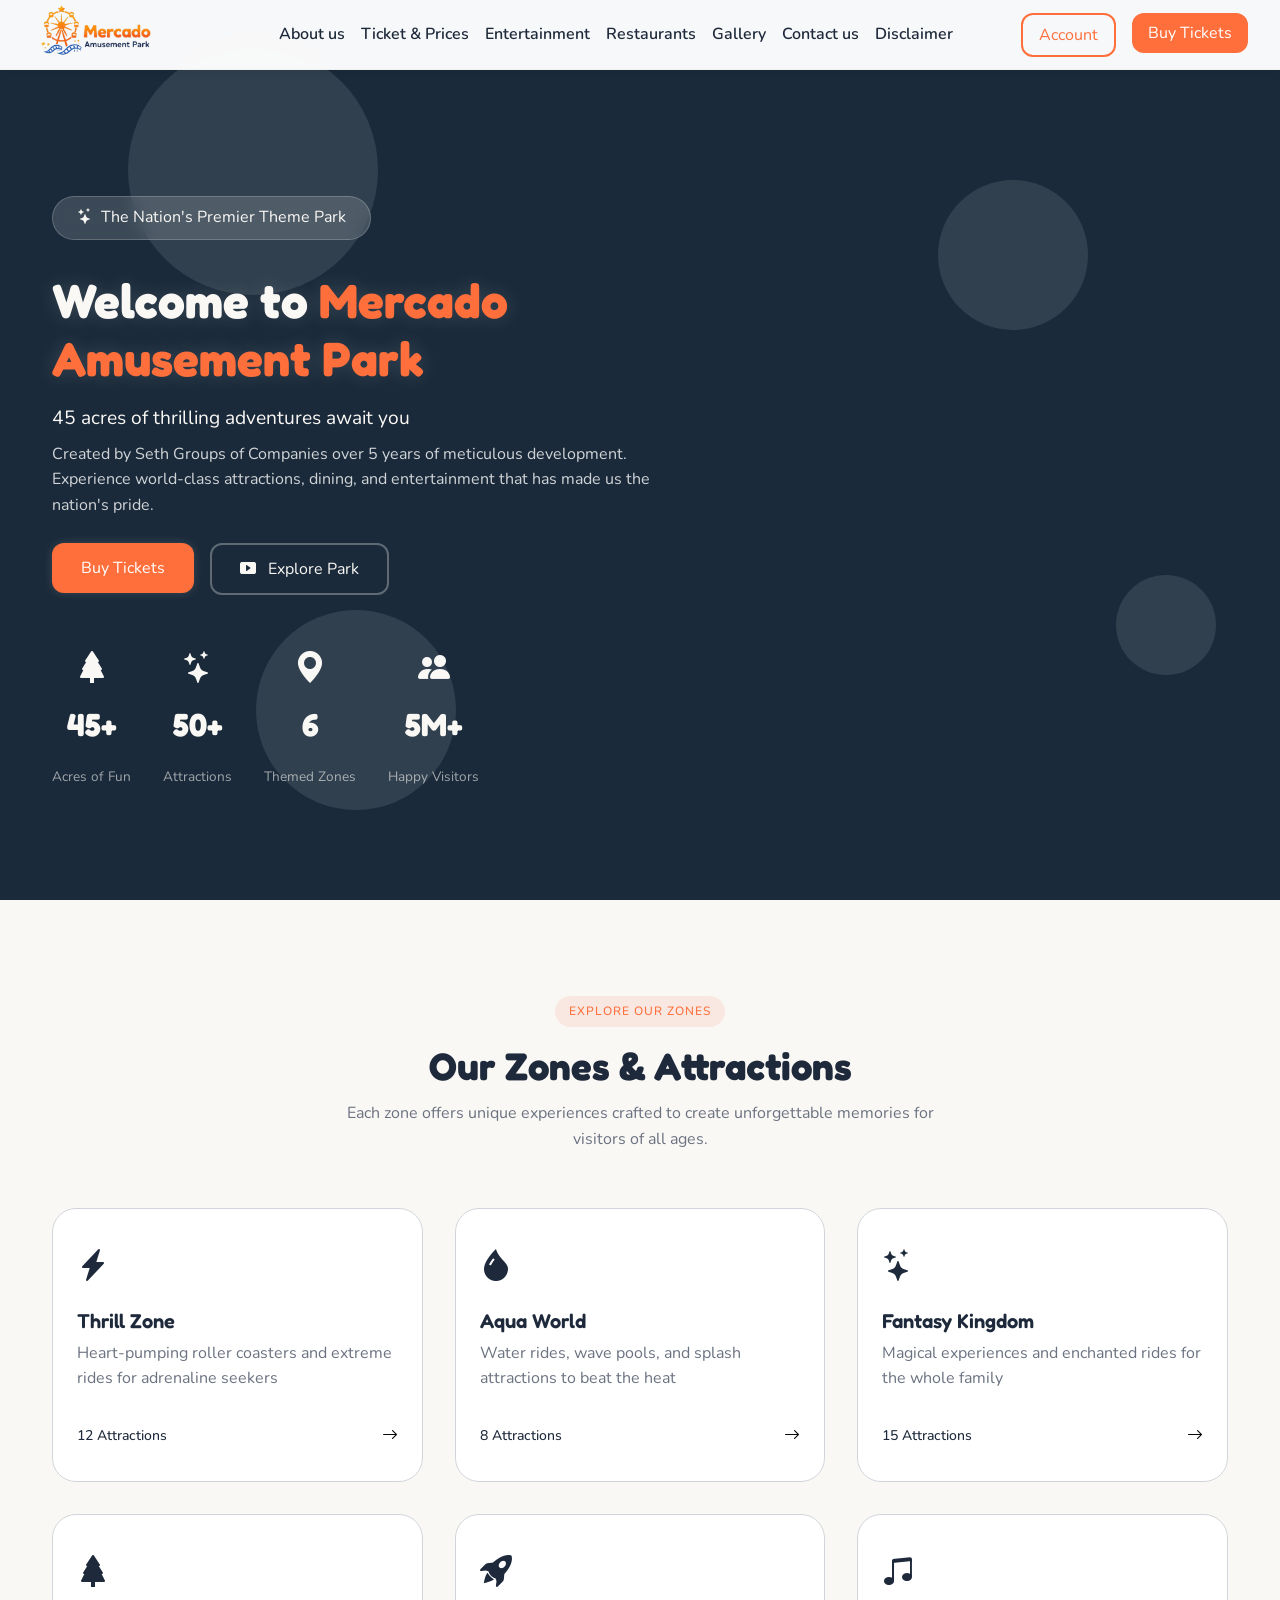
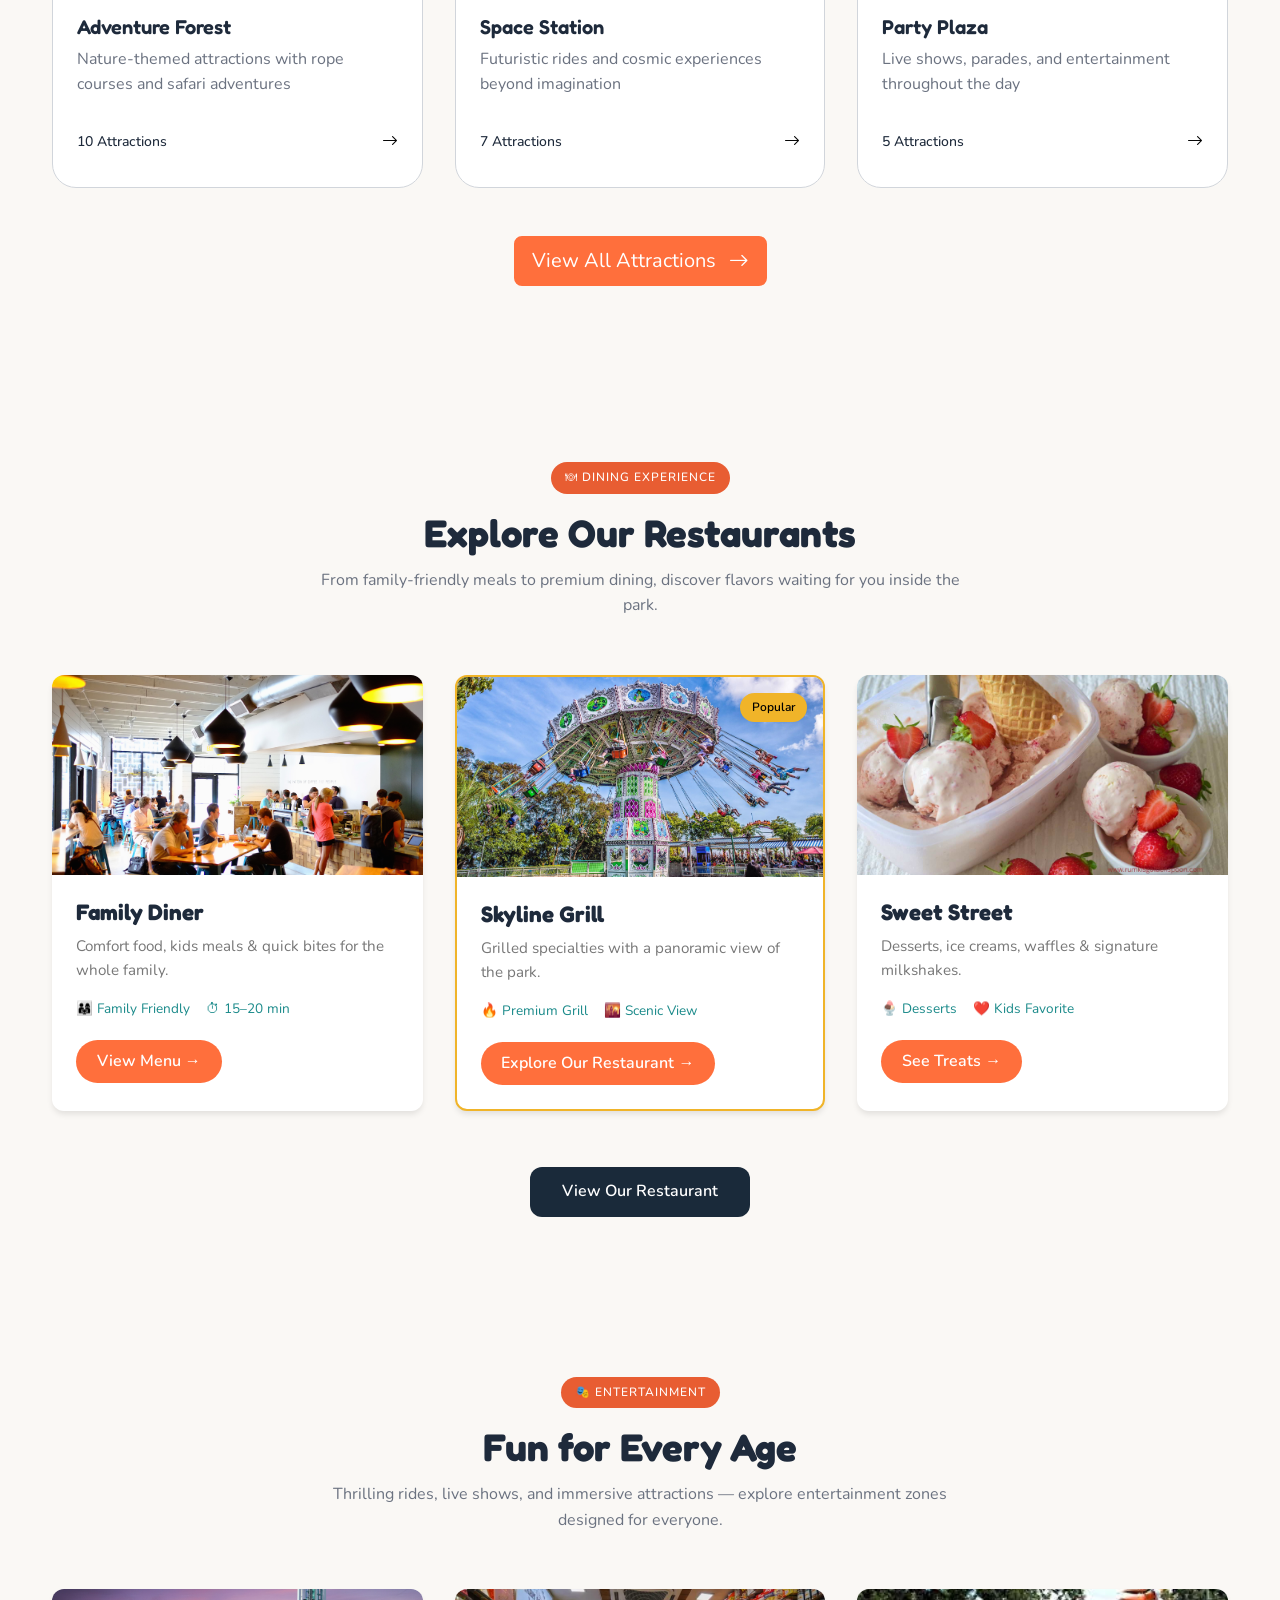
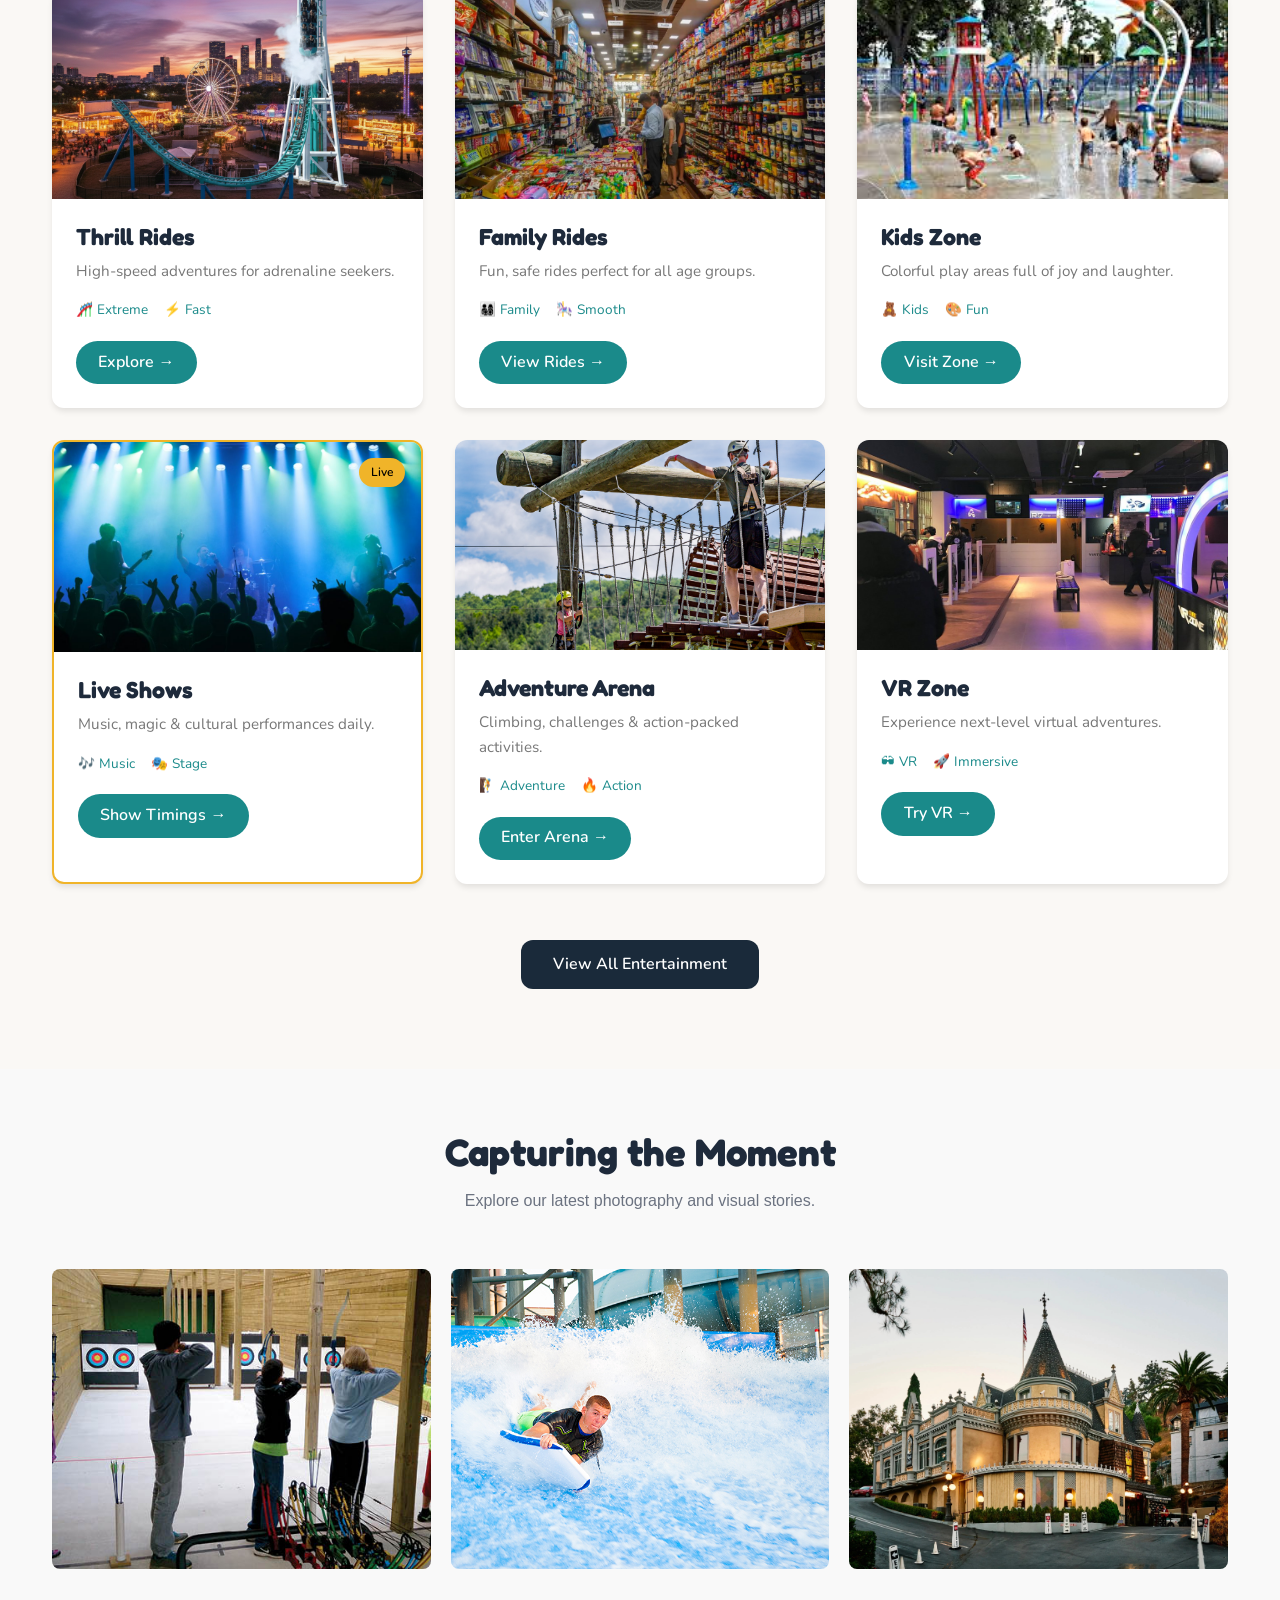
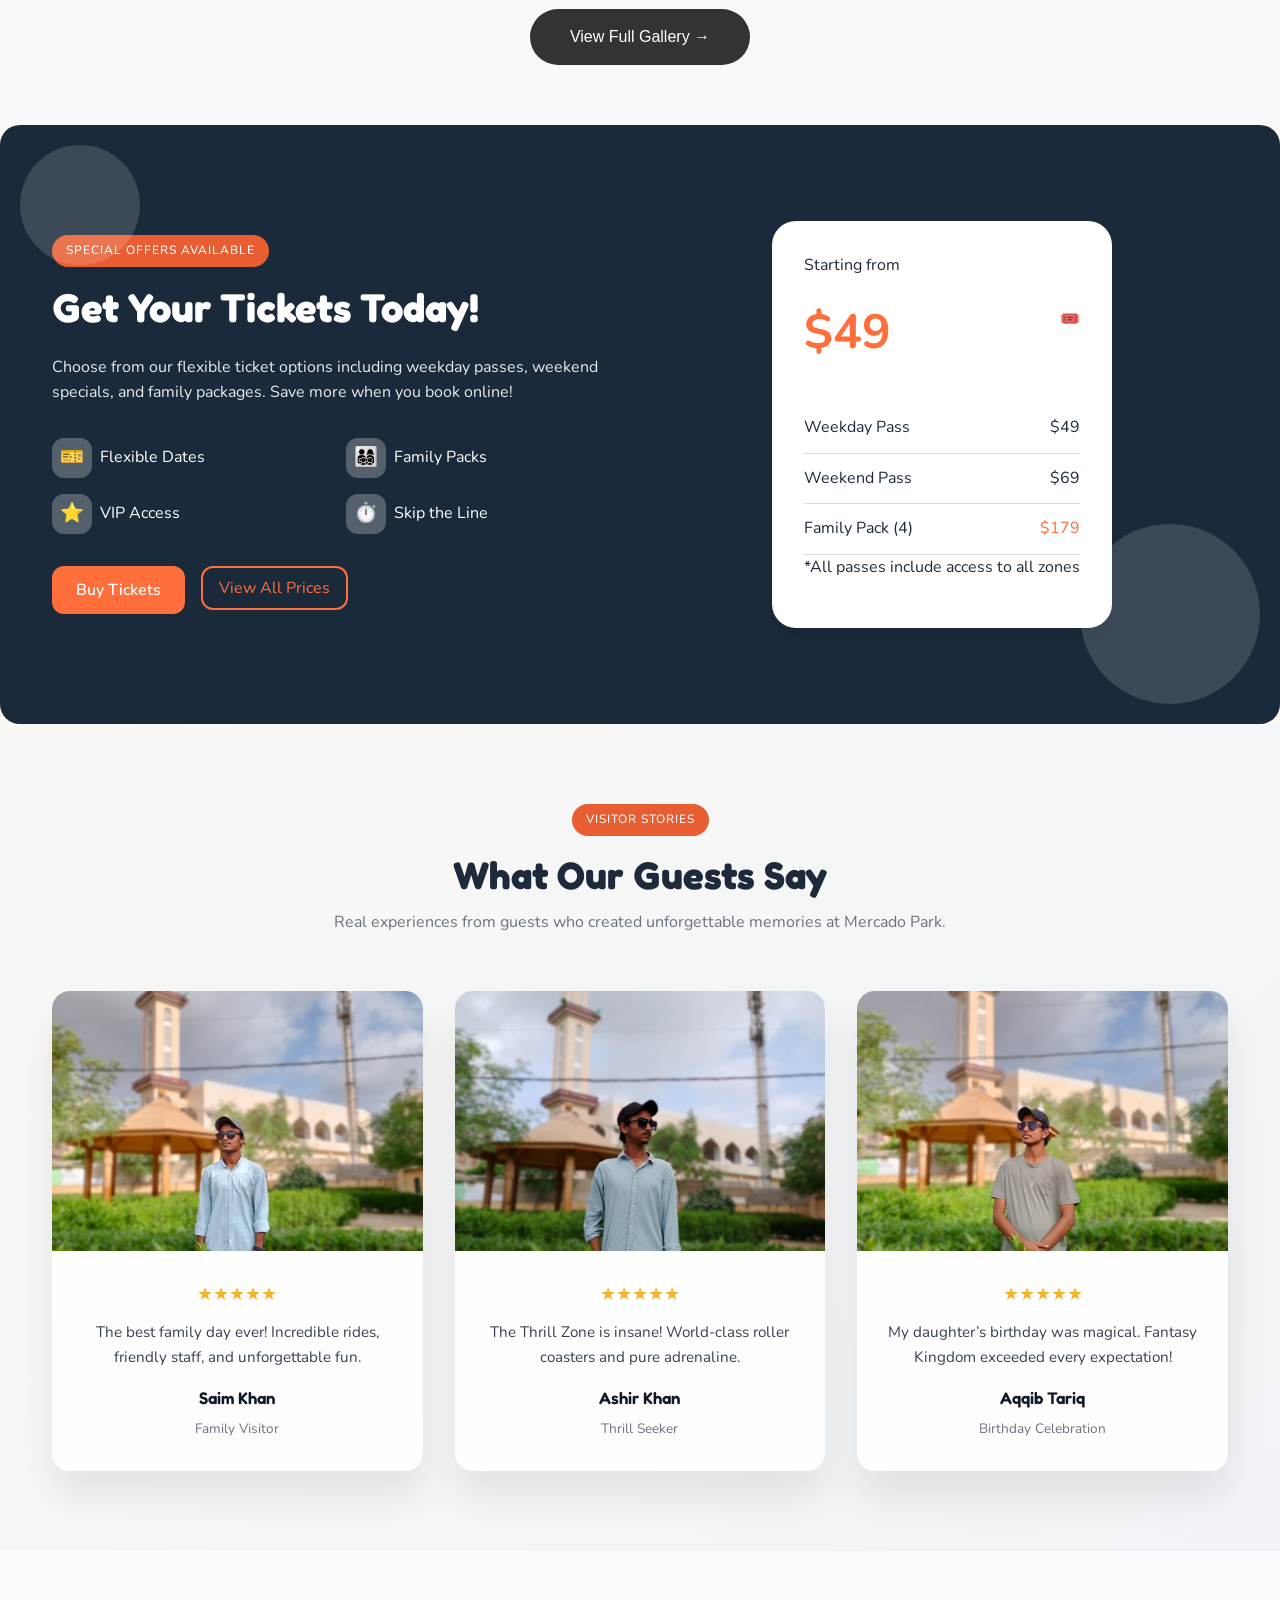
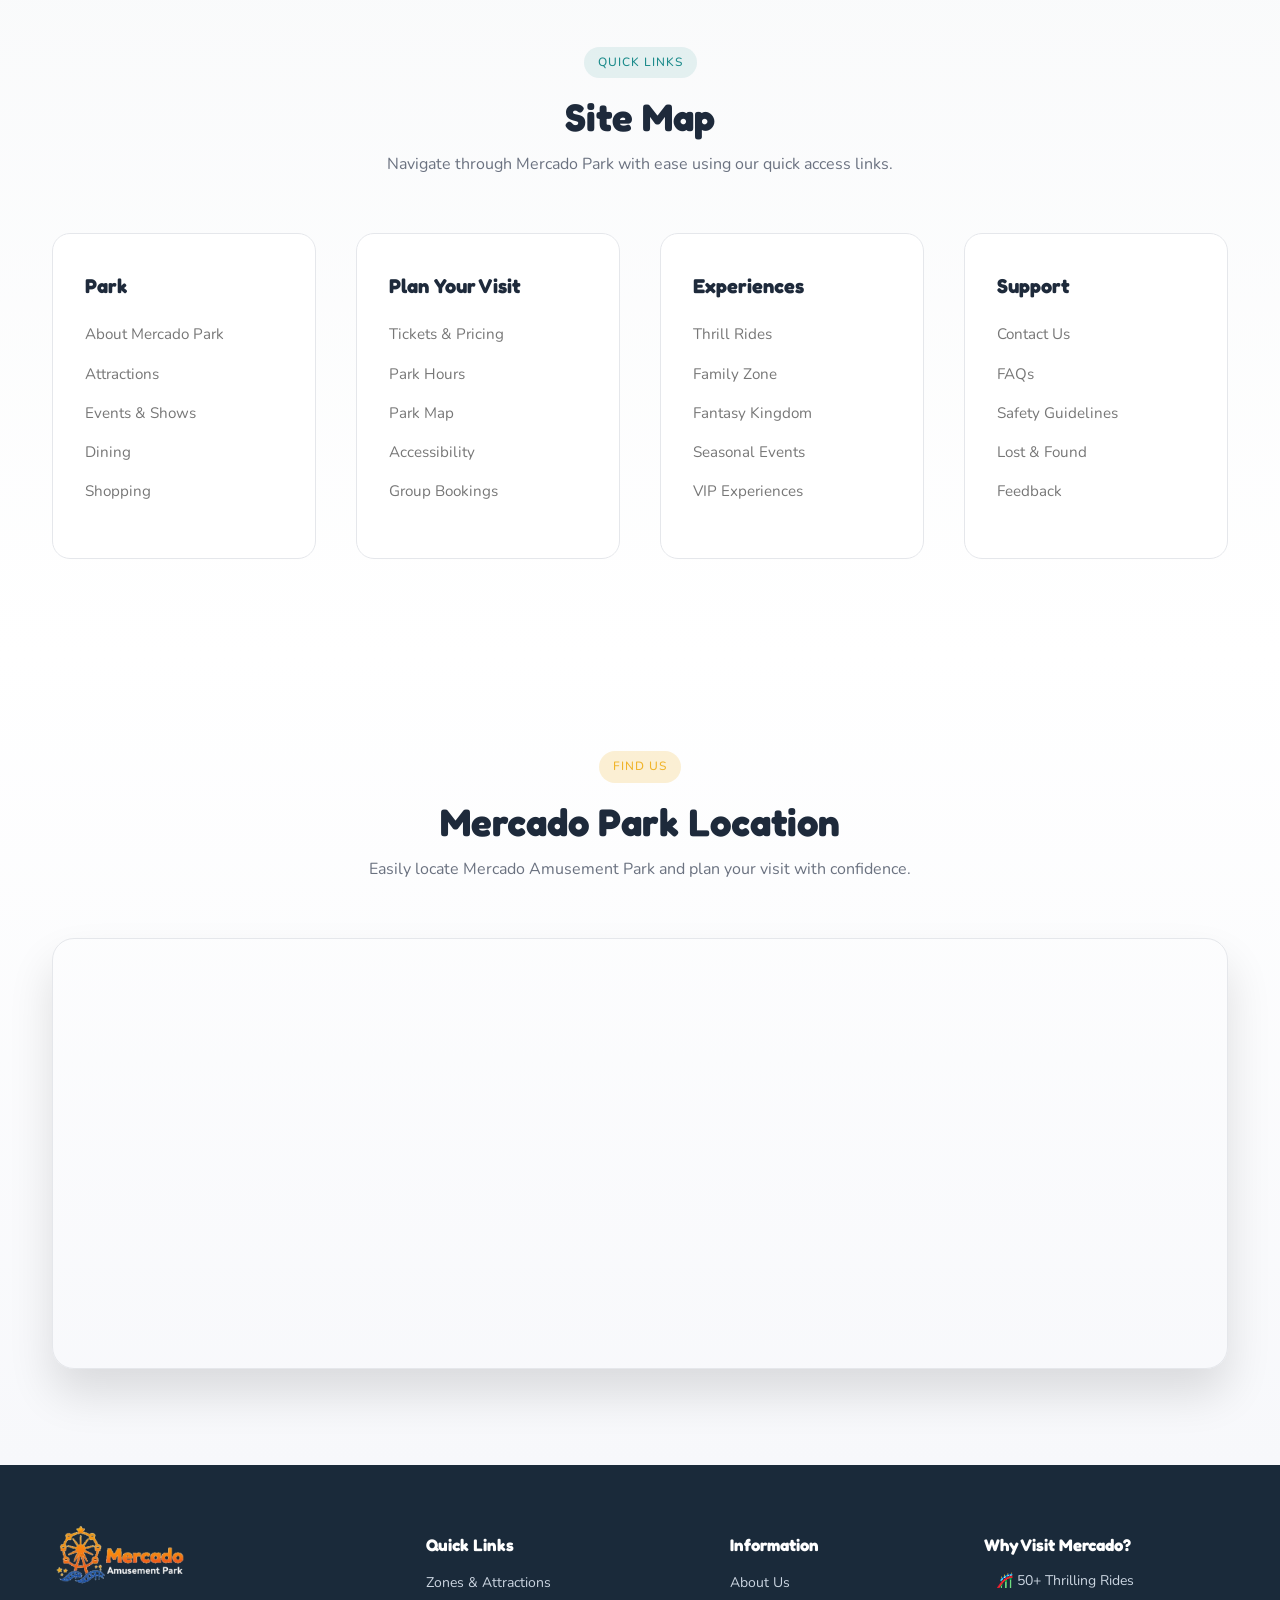
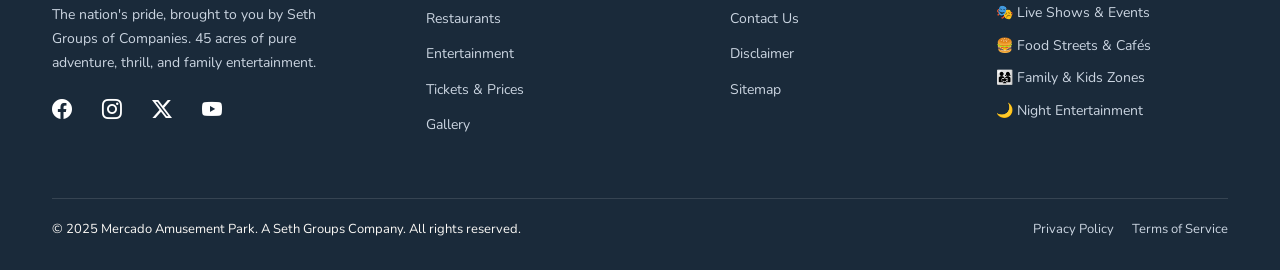
==== commit 4c5c3166: "Adjusting the Footer and Add the Feedback Form" ====
--- a/index.html
+++ b/index.html
@@ -14,14 +14,14 @@
 <body>
   <nav class="nav-bar container-fluid ">
     <div class="d-flex align-items-center justify-content-between w-100">
-      <a href="./index.html" class="logo-navbar fw-bold"><img
-          src="./Assets/Gallery,Attractions,Logo/Logo Of Nav.png" alt="" class="img-fluid"></a>
+      <a href="./index.html" class="logo-navbar fw-bold"><img src="./Assets/Gallery,Attractions,Logo/Logo Of Nav.png"
+          alt="" class="img-fluid"></a>
       <div class="hamburger d-lg-none" id="hamburger">
         <span></span>
         <span></span>
         <span></span>
       </div>
-      <ul class="nav-items justify-content-center gap-3 d-none d-lg-flex m-0 p-0">
+      <ul class="nav-items justify-content-center gap-3 d-none d-lg-flex m-0 pe-5">
         <li><a href="./Pages/about.html">About us</a></li>
         <li><a href="./Pages/tickets.html">Ticket & Prices</a></li>
         <li><a href="./Pages/entertainment.html">Entertainment</a></li>
@@ -73,33 +73,9 @@
         <div class="modal-body">
           <form>
             <label>Email Address</label>
-            <input type="email" class="form-control mb-3" placeholder="Enter email" />
+            <input type="email" class="form-control mb-3" placeholder="Enter email"required />
             <label>Password</label>
-            <input type="password" class="form-control mb-3" placeholder="Enter password" />
-            <button class="btn btn-ticket w-100">Login</button>
-          </form>
-          <div class="text-center mt-3">
-            <small>Don't have an account?
-              <a href="#" data-bs-dismiss="modal" data-bs-toggle="modal" data-bs-target="#signupModal">Create One</a>
-            </small>
-          </div>
-        </div>
-      </div>
-    </div>
-  </div>
-  <div class="modal fade" id="loginModal">
-    <div class="modal-dialog modal-dialog-centered">
-      <div class="modal-content p-3">
-        <div class="modal-header">
-          <h5 class="modal-title">Login to Your Account</h5>
-          <button class="btn-close" data-bs-dismiss="modal"></button>
-        </div>
-        <div class="modal-body">
-          <form>
-            <label>Email Address</label>
-            <input type="email" class="form-control mb-3" placeholder="Enter email" />
-            <label>Password</label>
-            <input type="password" class="form-control mb-3" placeholder="Enter password" />
+            <input type="password" class="form-control mb-3" placeholder="Enter password" required/>
             <button class="btn btn-ticket w-100">Login</button>
           </form>
           <div class="text-center mt-3">
@@ -121,13 +97,13 @@
         <div class="modal-body">
           <form>
             <label>Full Name</label>
-            <input type="text" class="form-control mb-3" placeholder="Full name" />
+            <input type="text" class="form-control mb-3" placeholder="Full name" required />
             <label>Email Address</label>
-            <input type="email" class="form-control mb-3" placeholder="Email" />
+            <input type="email" class="form-control mb-3" placeholder="Email" required />
             <label>Password</label>
-            <input type="password" class="form-control mb-3" placeholder="Password" />
+            <input type="password" class="form-control mb-3" placeholder="Password" required />
             <label>Confirm Password</label>
-            <input type="password" class="form-control mb-3" placeholder="Confirm password" />
+            <input type="password" class="form-control mb-3" placeholder="Confirm password" required />
             <button class="btn btn-ticket w-100">Create Account</button>
           </form>
         </div>
@@ -338,7 +314,7 @@
               <span>🍨 Desserts</span>
               <span>❤️ Kids Favorite</span>
             </div>
-          <a href="./Pages/menu.html" class="restaurant-btn">
+            <a href="./Pages/menu.html" class="restaurant-btn">
               See Treats →
             </a>
           </div>
@@ -529,58 +505,58 @@
       </div>
     </div>
   </section>
-<section class="testimonials-modern">
-  <div class="container">
-    <div class="section-header">
-      <span class="section-badge">Visitor Stories</span>
-      <h2>What Our Guests Say</h2>
-      <p>
-        Real experiences from guests who created unforgettable memories at Mercado Park.
-      </p>
-    </div>
-
-    <div class="testimonial-grid">
-      <!-- Card 1 -->
-      <div class="testimonial-card">
-        <img src="./Assets/Gallery,Attractions,Logo/saim.jpeg" alt="Sarah Johnson">
-        <div class="testimonial-content">
-          <div class="stars">★★★★★</div>
-          <p>
-            The best family day ever! Incredible rides, friendly staff, and unforgettable fun.
-          </p>
-          <h4>Saim Khan</h4>
-          <span>Family Visitor</span>
-        </div>
-      </div>
-
-      <!-- Card 2 -->
-      <div class="testimonial-card">
-        <img src="./Assets/Gallery,Attractions,Logo/Ashir.jpeg" alt="Mike Chen">
-        <div class="testimonial-content">
-          <div class="stars">★★★★★</div>
-          <p>
-            The Thrill Zone is insane! World-class roller coasters and pure adrenaline.
-          </p>
-          <h4>Ashir Khan</h4>
-          <span>Thrill Seeker</span>
-        </div>
-      </div>
-
-      <!-- Card 3 -->
-      <div class="testimonial-card">
-        <img src="./Assets/Gallery,Attractions,Logo/Aqib.jpeg" alt="Emma Williams">
-        <div class="testimonial-content">
-          <div class="stars">★★★★★</div>
-          <p>
-            My daughter’s birthday was magical. Fantasy Kingdom exceeded every expectation!
-          </p>
-          <h4>Aqqib Tariq</h4>
-          <span>Birthday Celebration</span>
-        </div>
-      </div>
-    </div>
-  </div>
-</section>
+  <section class="testimonials-modern">
+    <div class="container">
+      <div class="section-header">
+        <span class="section-badge">Visitor Stories</span>
+        <h2>What Our Guests Say</h2>
+        <p>
+          Real experiences from guests who created unforgettable memories at Mercado Park.
+        </p>
+      </div>
+
+      <div class="testimonial-grid">
+        <!-- Card 1 -->
+        <div class="testimonial-card">
+          <img src="./Assets/Gallery,Attractions,Logo/saim.jpeg" alt="Sarah Johnson">
+          <div class="testimonial-content">
+            <div class="stars">★★★★★</div>
+            <p>
+              The best family day ever! Incredible rides, friendly staff, and unforgettable fun.
+            </p>
+            <h4>Saim Khan</h4>
+            <span>Family Visitor</span>
+          </div>
+        </div>
+
+        <!-- Card 2 -->
+        <div class="testimonial-card">
+          <img src="./Assets/Gallery,Attractions,Logo/Ashir.jpeg" alt="Mike Chen">
+          <div class="testimonial-content">
+            <div class="stars">★★★★★</div>
+            <p>
+              The Thrill Zone is insane! World-class roller coasters and pure adrenaline.
+            </p>
+            <h4>Ashir Khan</h4>
+            <span>Thrill Seeker</span>
+          </div>
+        </div>
+
+        <!-- Card 3 -->
+        <div class="testimonial-card">
+          <img src="./Assets/Gallery,Attractions,Logo/Aqib.jpeg" alt="Emma Williams">
+          <div class="testimonial-content">
+            <div class="stars">★★★★★</div>
+            <p>
+              My daughter’s birthday was magical. Fantasy Kingdom exceeded every expectation!
+            </p>
+            <h4>Aqqib Tariq</h4>
+            <span>Birthday Celebration</span>
+          </div>
+        </div>
+      </div>
+    </div>
+  </section>
   <section class="sitemap-section">
     <div class="container">
       <div class="section-header text-center">
@@ -725,4 +701,5 @@
     crossorigin="anonymous"></script>
   <script src="./Pages/app.js"></script>
 </body>
+
 </html>
--- a/Pages/style.css
+++ b/Pages/style.css
@@ -1,1738 +1,1648 @@
-  @import url('https://fonts.googleapis.com/css2?family=Fredoka:wght@400;500;600;700&family=Nunito:wght@400;500;600;700&display=swap');
-  :root {
-    --primary: #e85d32;
-    --primary-light: #ff7a52;
-    --secondary: #1a8a8a;
-    --secondary-light: #25b5b5;
-    --accent: #f0b429;
-    --accent-dark: #d4a327;
-
-    --background: #faf8f5;
-    --foreground: #1e2a3b;
-    --card: #ffffff;
-    --muted: #f0ede8;
-    --muted-foreground: #6b7280;
-    --border: #d1d5db;
-
-
-    /* Park Theme */
-    --park-navy: #1e3a5f;
-    --park-cream: #faf8f5;
-
-    --font-display: 'Fredoka', sans-serif;
-    --font-body: 'Nunito', sans-serif;
-    --park-navy: #1a2a3a;
-    --muted: #777;
-    --primary: #ff6f3c;
-
-    --radius: 0.75rem;
-    --shadow: 0 4px 6px -1px rgba(0, 0, 0, 0.1);
-    --shadow-lg: 0 10px 15px -3px rgba(0, 0, 0, 0.1);
-  }
-
-  :root {
-    --secondary: #1a8a8a;
-    --accent: #f0b429;
-    --card: #f9f9f9;
-    --foreground: #333;
-    --border: #e0e0e0;
-    --radius: 12px;
-    --shadow: 0 10px 25px rgba(0, 0, 0, 0.08);
-    --park-cream: #fdf5ec;
-  }
-  *,
-  *::before,
-  *::after {
-    box-sizing: border-box;
-    margin: 0;
-    padding: 0;
-  }
-
-  html {
+@import url('https://fonts.googleapis.com/css2?family=Fredoka:wght@400;500;600;700&family=Nunito:wght@400;500;600;700&display=swap');
+:root {
+  --primary: #e85d32;
+  --primary-light: #ff7a52;
+  --secondary: #1a8a8a;
+  --secondary-light: #25b5b5;
+  --accent: #f0b429;
+  --accent-dark: #d4a327;
+
+  --background: #faf8f5;
+  --foreground: #1e2a3b;
+  --card: #ffffff;
+  --muted: #f0ede8;
+  --muted-foreground: #6b7280;
+  --border: #d1d5db;
+  --park-navy: #1e3a5f;
+  --park-cream: #faf8f5;
+
+  --font-display: 'Fredoka', sans-serif;
+  --font-body: 'Nunito', sans-serif;
+  --park-navy: #1a2a3a;
+  --muted: #777;
+  --primary: #ff6f3c;
+
+  --radius: 0.75rem;
+  --shadow: 0 4px 6px -1px rgba(0, 0, 0, 0.1);
+  --shadow-lg: 0 10px 15px -3px rgba(0, 0, 0, 0.1);
+}
+/* 
+    :root {
+      --secondary: #1a8a8a;
+      --accent: #f0b429;
+      --card: #f9f9f9;
+      --foreground: #333;
+      --border: #e0e0e0;
+      --radius: 12px;
+      --shadow: 0 10px 25px rgba(0, 0, 0, 0.08);
+      --park-cream: #fdf5ec;
+    } */
+*,
+*::before,
+*::after {
+  box-sizing: border-box;
+  margin: 0;
+  padding: 0;
+}
+html,
+body {
+  width: 100%;
+  overflow-x: hidden;
     scroll-behavior: smooth;
-  }
-  h1,
-  h2,
-  h3,
-  h4,
-  h5,
-  h6 {
-    font-family: var(--font-display);
-    font-weight: 700;
-    line-height: 1.2;
-  }
-  a {
-    text-decoration: none;
-    color: black;
-  }
-  body {
-    font-family: var(--font-body);
-    background-color: var(--background);
-    color: var(--foreground);
-    line-height: 1.6;
-    min-height: 100vh;
-  }
-  .nav-bar {
-    background-color: #ffffff;
-    height: 70px; 
-    display: flex;
-    align-items: center;
-    border-bottom: 1px solid #f0f0f0;
-    padding: 0 5%;
-  }
-
-  .nav-container {
-    width: 100%;
-    max-width: 1400px; 
-    margin: 0 auto;
-  }
-
-  .img-fluid {
-    max-height: 150px;
-  }
- 
-  .nav-logo-img {
-    height: 65px; 
-    width: auto;
-    object-fit: contain;
-    display: block;
-  }
-
-  .nav-bar {
-    position: fixed;
-    top: 0;
-    left: 0;
-    width: 100%;
-    z-index: 1000;
-    background: rgba(255, 255, 255, 0.97);
-    backdrop-filter: blur(10px);
-    box-shadow: 0 2px 10px rgba(0, 0, 0, 0.08);
-    padding: 1rem 2rem;
-  }
-
-  .logo-navbar {
-    font-family: var(--font-display);
-    font-size: 1.4rem;
-    color: var(--foreground);
-  }
-  .nav-items li {
-    list-style: none;
-  }
-  .nav-items li a {
-    text-decoration: none;
-    color: var(--foreground);
-    font-weight: 600;
-    position: relative;
-    padding-bottom: 4px;
-  }
-  .nav-items li a::after {
-    content: '';
-    position: absolute;
-    left: 50%;
-    bottom: -3px;
-    transform: translateX(-50%);
-    width: 0;
-    height: 2px;
-    background: var(--primary);
-    border-radius: 50px;
-    transition: 0.3s;
-  }
-  .nav-items li a:hover::after {
-    width: 60%;
-  }
-  .nav-items li a:hover {
-    color: var(--primary);
-  }
-  .btn-navbar .btn-login {
-    background: transparent; 
-    border: 2px solid var(--primary);
-    color: var(--primary); 
-    border-radius: var(--radius);
-    padding: 0.5rem 1rem;
-    transition: 0.3s;
-  }
-
-  .btn-navbar .btn-login:hover {
-    background: var(--primary); 
-    color: #fff; 
-  }
-  .btn-navbar .btn-ticket {
-    background: var(--primary); 
-    color: #fff; 
-    border-radius: var(--radius);
-    padding: 0.5rem 1rem;
-    border: none;
-    transition: 0.3s;
-  }
-  .btn-navbar .btn-ticket:hover {
-    background: var(--primary-light); 
-  }
-  .hamburger {
-    cursor: pointer;
-    display: flex;
-    flex-direction: column;
-    gap: 5px;
-  }
-  .hamburger span {
-    width: 25px;
-    height: 3px;
-    background: var(--foreground);
-    border-radius: 2px;
-    transition: 0.3s;
-  }
-  .mobile-menu {
-    position: fixed;
-    top: 0;
-    left: -50%;
-    width: 50%;
-    height: 100vh;
-    background: var(--background);
-    color: #000000;
-    padding: 2rem;
-    transition: 0.3s;
-    z-index: 1100;
-    display: flex;
-    flex-direction: column;
-  }
-  .mobile-menu ul {
-    padding-top: 2rem;
-    list-style: none;
-  }
-  .mobile-menu a {
-    color: #000000;
-    text-decoration: none;
-    font-weight: 600;
-  }
-  .overlay {
-    position: fixed;
-    top: 0;
-    left: 0;
-    width: 100%;
-    height: 100%;
-    background: rgba(0, 0, 0, 0.5);
-    opacity: 0;
-    visibility: hidden;
-    transition: 0.3s;
-    z-index: 1050;
-  }
-
-  /* Show mobile menu */
-  .mobile-menu.active {
-    left: 0;
-  }
-  .overlay.active {
-    opacity: 1;
-    visibility: visible;
-  }
-
-  /* Modals */
-  .modal-content {
-    border-radius: var(--radius);
-  }
-  .btn-ticket {
-    background: var(--primary);
-    color: #fff;
-    border-radius: var(--radius);
-    padding: 0.5rem;
-  }
-  .btn-login {
-    border-radius: var(--radius);
-    padding: 0.5rem;
-    border: 2px solid var(--primary);
-    color: var(--primary);
-  }
-
-  .hero {
-    position: relative;
-    min-height: 100vh;
-    display: flex;
-    align-items: center;
-    background-color: var(--park-navy);
-    overflow: hidden;
-    padding-top: 100px;
-    color: var(--park-cream);
-  }
-  .hero-row {
-    display: flex;
-    align-items: flex-start;
-    justify-content: flex-start;
-    flex-direction: column;
-    gap: 1.5rem;
-  }
-  .hero-bg {
-    position: absolute;
-    inset: 0;
-    overflow: hidden;
-  }
-
-  .hero-circle {
-    position: absolute;
-    border-radius: 50%;
-    background: rgba(255, 255, 255, 0.1);
-    animation: float infinite alternate;
-  }
-
-  .hero-circle.circle1 {
-    width: 250px;
-    height: 250px;
-    top: 5%;
-    left: 10%;
-    animation-duration: 8s;
-  }
-  .hero-circle.circle2 {
-    width: 150px;
-    height: 150px;
-    top: 20%;
-    right: 15%;
-    animation-duration: 6s;
-  }
-  .hero-circle.circle3 {
-    width: 200px;
-    height: 200px;
-    bottom: 10%;
-    left: 20%;
-    animation-duration: 10s;
-  }
-  .hero-circle.circle4 {
-    width: 100px;
-    height: 100px;
-    bottom: 25%;
-    right: 5%;
-    animation-duration: 5s;
-  }
-
-  @keyframes float {
-    0% {
-      transform: translateY(0px) rotate(0deg);
-      opacity: 0.6;
-    }
-    50% {
-      transform: translateY(-30px) rotate(15deg);
-      opacity: 0.9;
-    }
-    100% {
-      transform: translateY(0px) rotate(-10deg);
-      opacity: 0.6;
-    }
-  }
-
-  /* Hero Content */
-  .hero-content {
-    max-width: 600px;
-    text-align: left;
-  }
-
-  /* Badge */
-  .hero-badge {
-    display: inline-flex;
-    align-items: center;
-    gap: 0.5rem;
-    background: rgba(255, 255, 255, 0.15);
-    padding: 0.5rem 1.5rem;
-    border-radius: 999px;
-    backdrop-filter: blur(8px);
-    border: 1px solid rgba(255, 255, 255, 0.2);
-    transition: 0.3s ease, transform 0.5s;
-  }
-
-  .hero-badge:hover {
-    transform: translateY(-4px) scale(1.05);
-  }
-
-  /* Heading */
-  .hero h1 {
-    font-size: 3rem;
-    font-weight: 700;
-    margin-top: 1rem;
-    margin-bottom: 1rem;
-    text-shadow: 0 0 20px rgba(255, 255, 255, 0.15);
-    transition: transform 0.4s, opacity 0.5s;
-  }
-  .hero h1 span {
-    color: var(--primary);
-  }
-
-  /* Subtitle & Description */
-  .hero-subtitle {
-    font-size: 1.2rem;
-    margin-bottom: 0.5rem;
-  }
-  .hero-description {
-    font-size: 1rem;
-    margin-bottom: 1.5rem;
-    color: rgba(255, 255, 255, 0.8);
-  }
-
-  /* Buttons */
-  .hero-buttons {
-    display: flex;
-    flex-wrap: wrap;
-    gap: 1rem;
-  }
-  .btn-hero {
-    background: var(--primary);
-    color: #fff;
-    padding: 12px 28px;
-    border-radius: 12px;
-    box-shadow: 0 0 10px rgba(255, 255, 255, 0.15);
-    transition: transform 0.3s, box-shadow 0.3s;
-  }
-  .btn-hero:hover {
-    transform: translateY(-6px);
-    box-shadow: 0 0 25px rgba(255, 255, 255, 0.35);
-  }
-  .btn-outline {
-    border: 2px solid rgba(255, 255, 255, 0.3);
-    color: var(--park-cream);
-    padding: 12px 28px;
-    border-radius: 12px;
-    transition: transform 0.3s, background 0.3s;
-  }
-  .btn-outline:hover {
-    transform: translateY(-6px);
-    background: rgba(255, 255, 255, 0.1);
-    backdrop-filter: blur(5px);
-  }
-
-  /* Stats */
-  .hero-stats {
-    display: flex;
-    flex-wrap: wrap;
-    gap: 2rem;
-    margin-top: 2rem;
-  }
-  .stat {
-    display: flex;
-    flex-direction: column;
-    align-items: center;
-    transition: transform 0.3s, color 0.3s;
-  }
-  .stat:hover {
-    transform: translateY(-8px) scale(1.05);
-  }
-  .stat-icon {
-    font-size: 2rem;
-    margin-bottom: 0.3rem;
-    transition: transform 0.3s, color 0.3s;
-  }
-  .stat:hover .stat-icon {
-    transform: rotate(10deg);
-    color: var(--primary-light);
-  }
-  .stat-value {
-    font-family: var(--font-display);
-    font-size: 2rem;
-    font-weight: 700;
-  }
-  .stat-label {
-    font-size: 0.85rem;
-    color: rgba(250, 248, 245, 0.6);
-  }
-
-  /* Fade-up animation for elements */
-  .animate-fade-up {
+
+}
+
+h1,
+h2,
+h3,
+h4,
+h5,
+h6 {
+  font-family: var(--font-display);
+  font-weight: 700;
+  line-height: 1.2;
+}
+a {
+  text-decoration: none;
+  color: black;
+}
+body {
+  font-family: var(--font-body);
+  background-color: var(--background);
+  color: var(--foreground);
+  line-height: 1.6;
+  min-height: 100vh;
+}
+.nav-bar {
+  background-color: #ffffff;
+  height: 70px;
+  display: flex;
+  align-items: center;
+  border-bottom: 1px solid #f0f0f0;
+  padding: 0 5%;
+}
+
+.nav-container {
+  width: 100%;
+  max-width: 1400px;
+  margin: 0 auto;
+}
+
+.img-fluid {
+  max-height: 150px;
+  margin-left: -30px;
+}
+
+.nav-logo-img {
+  height: 65px;
+  width: auto;
+  object-fit: contain;
+  display: block;
+}
+
+.nav-bar {
+  position: fixed;
+  top: 0;
+  left: 0;
+  width: 100%;
+  z-index: 1000;
+  background: rgba(255, 255, 255, 0.97);
+  backdrop-filter: blur(10px);
+  box-shadow: 0 2px 10px rgba(0, 0, 0, 0.08);
+  padding: 1rem 2rem;
+}
+
+.logo-navbar {
+  font-family: var(--font-display);
+  font-size: 1.4rem;
+  color: var(--foreground);
+}
+.nav-items li {
+  list-style: none;
+}
+.nav-items li a {
+  text-decoration: none;
+  color: var(--foreground);
+  font-weight: 600;
+  position: relative;
+  padding-bottom: 4px;
+}
+.nav-items li a::after {
+  content: '';
+  position: absolute;
+  left: 50%;
+  bottom: -3px;
+  transform: translateX(-50%);
+  width: 0;
+  height: 2px;
+  background: var(--primary);
+  border-radius: 50px;
+  transition: 0.3s;
+}
+.nav-items li a:hover::after {
+  width: 60%;
+}
+.nav-items li a:hover {
+  color: var(--primary);
+}
+.btn-navbar .btn-login {
+  background: transparent;
+  border: 2px solid var(--primary);
+  color: var(--primary);
+  border-radius: var(--radius);
+  padding: 0.5rem 1rem;
+  transition: 0.3s;
+}
+
+.btn-navbar .btn-login:hover {
+  background: var(--primary);
+  color: #fff;
+}
+.btn-navbar .btn-ticket {
+  background: var(--primary);
+  color: #fff;
+  border-radius: var(--radius);
+  padding: 0.5rem 1rem;
+  border: none;
+  transition: 0.3s;
+}
+.btn-navbar .btn-ticket:hover {
+  background: var(--primary-light);
+}
+.hamburger {
+  cursor: pointer;
+  display: flex;
+  flex-direction: column;
+  gap: 5px;
+}
+.hamburger span {
+  width: 25px;
+  height: 3px;
+  background: var(--foreground);
+  border-radius: 2px;
+  transition: 0.3s;
+}
+.mobile-menu {
+  position: fixed;
+  top: 0;
+  left: -50%;
+  width: 50%;
+  height: 100vh;
+  background: var(--background);
+  color: #000000;
+  padding: 2rem;
+  transition: 0.3s;
+  z-index: 1100;
+  display: flex;
+  flex-direction: column;
+}
+.mobile-menu ul {
+  padding-top: 2rem;
+  list-style: none;
+}
+.mobile-menu a {
+  color: #000000;
+  text-decoration: none;
+  font-weight: 600;
+}
+.overlay {
+  position: fixed;
+  top: 0;
+  left: 0;
+  width: 100%;
+  height: 100%;
+  background: rgba(0, 0, 0, 0.5);
+  opacity: 0;
+  visibility: hidden;
+  transition: 0.3s;
+  z-index: 1050;
+}
+.mobile-menu.active {
+  left: 0;
+}
+.overlay.active {
+  opacity: 1;
+  visibility: visible;
+}
+.modal-content {
+  border-radius: var(--radius);
+}
+.btn-ticket {
+  background: var(--primary);
+  color: #fff;
+  border-radius: var(--radius);
+  padding: 0.5rem;
+}
+.btn-login {
+  border-radius: var(--radius);
+  padding: 0.5rem;
+  border: 2px solid var(--primary);
+  color: var(--primary);
+}
+
+.hero {
+  position: relative;
+  min-height: 100vh;
+  display: flex;
+  align-items: center;
+  background-color: var(--park-navy);
+  overflow: hidden;
+  padding-top: 100px;
+  color: var(--park-cream);
+}
+.hero-row {
+  display: flex;
+  align-items: flex-start;
+  justify-content: flex-start;
+  flex-direction: column;
+  gap: 1.5rem;
+}
+.hero-bg {
+  position: absolute;
+  inset: 0;
+  overflow: hidden;
+}
+
+.hero-circle {
+  position: absolute;
+  border-radius: 50%;
+  background: rgba(255, 255, 255, 0.1);
+  animation: float infinite alternate;
+}
+
+.hero-circle.circle1 {
+  width: 250px;
+  height: 250px;
+  top: 5%;
+  left: 10%;
+  animation-duration: 8s;
+}
+.hero-circle.circle2 {
+  width: 150px;
+  height: 150px;
+  top: 20%;
+  right: 15%;
+  animation-duration: 6s;
+}
+.hero-circle.circle3 {
+  width: 200px;
+  height: 200px;
+  bottom: 10%;
+  left: 20%;
+  animation-duration: 10s;
+}
+.hero-circle.circle4 {
+  width: 100px;
+  height: 100px;
+  bottom: 25%;
+  right: 5%;
+  animation-duration: 5s;
+}
+
+@keyframes float {
+  0% {
+    transform: translateY(0px) rotate(0deg);
+    opacity: 0.6;
+  }
+  50% {
+    transform: translateY(-30px) rotate(15deg);
+    opacity: 0.9;
+  }
+  100% {
+    transform: translateY(0px) rotate(-10deg);
+    opacity: 0.6;
+  }
+}
+.hero-content {
+  max-width: 600px;
+  text-align: left;
+}
+.hero-badge {
+  display: inline-flex;
+  align-items: center;
+  gap: 0.5rem;
+  background: rgba(255, 255, 255, 0.15);
+  padding: 0.5rem 1.5rem;
+  border-radius: 999px;
+  backdrop-filter: blur(8px);
+  border: 1px solid rgba(255, 255, 255, 0.2);
+  transition: 0.3s ease, transform 0.5s;
+}
+
+.hero-badge:hover {
+  transform: translateY(-4px) scale(1.05);
+}
+.hero h1 {
+  font-size: 3rem;
+  font-weight: 700;
+  margin-top: 1rem;
+  margin-bottom: 1rem;
+  text-shadow: 0 0 20px rgba(255, 255, 255, 0.15);
+  transition: transform 0.4s, opacity 0.5s;
+}
+.hero h1 span {
+  color: var(--primary);
+}
+.hero-subtitle {
+  font-size: 1.2rem;
+  margin-bottom: 0.5rem;
+}
+.hero-description {
+  font-size: 1rem;
+  margin-bottom: 1.5rem;
+  color: rgba(255, 255, 255, 0.8);
+}
+.hero-buttons {
+  display: flex;
+  flex-wrap: wrap;
+  gap: 1rem;
+}
+.btn-hero {
+  background: var(--primary);
+  color: #fff;
+  padding: 12px 28px;
+  border-radius: 12px;
+  box-shadow: 0 0 10px rgba(255, 255, 255, 0.15);
+  transition: transform 0.3s, box-shadow 0.3s;
+}
+.btn-hero:hover {
+  transform: translateY(-6px);
+  box-shadow: 0 0 25px rgba(255, 255, 255, 0.35);
+}
+.btn-outline {
+  border: 2px solid rgba(255, 255, 255, 0.3);
+  color: var(--park-cream);
+  padding: 12px 28px;
+  border-radius: 12px;
+  transition: transform 0.3s, background 0.3s;
+}
+.btn-outline:hover {
+  transform: translateY(-6px);
+  background: rgba(255, 255, 255, 0.1);
+  backdrop-filter: blur(5px);
+}
+.hero-stats {
+  display: flex;
+  flex-wrap: wrap;
+  gap: 2rem;
+  margin-top: 2rem;
+}
+.stat {
+  display: flex;
+  flex-direction: column;
+  align-items: center;
+  transition: transform 0.3s, color 0.3s;
+}
+.stat:hover {
+  transform: translateY(-8px) scale(1.05);
+}
+.stat-icon {
+  font-size: 2rem;
+  margin-bottom: 0.3rem;
+  transition: transform 0.3s, color 0.3s;
+}
+.stat:hover .stat-icon {
+  transform: rotate(10deg);
+  color: var(--primary-light);
+}
+.stat-value {
+  font-family: var(--font-display);
+  font-size: 2rem;
+  font-weight: 700;
+}
+.stat-label {
+  font-size: 0.85rem;
+  color: rgba(250, 248, 245, 0.6);
+}
+.animate-fade-up {
+  opacity: 0;
+  transform: translateY(20px);
+  animation: fadeUp 0.8s forwards;
+}
+.animate-fade-up.delay-1 {
+  animation-delay: 0.2s;
+}
+.animate-fade-up.delay-2 {
+  animation-delay: 0.4s;
+}
+.animate-fade-up.delay-3 {
+  animation-delay: 0.6s;
+}
+.animate-fade-up.delay-4 {
+  animation-delay: 0.8s;
+}
+.animate-fade-up.delay-5 {
+  animation-delay: 1s;
+}
+.animate-fade-up.delay-6 {
+  animation-delay: 1.2s;
+}
+.animate-fade-up.delay-7 {
+  animation-delay: 1.4s;
+}
+.animate-fade-up.delay-8 {
+  animation-delay: 1.6s;
+}
+.animate-fade-up.delay-9 {
+  animation-delay: 1.8s;
+}
+
+@keyframes fadeUp {
+  0% {
     opacity: 0;
     transform: translateY(20px);
-    animation: fadeUp 0.8s forwards;
-  }
-  .animate-fade-up.delay-1 {
-    animation-delay: 0.2s;
-  }
-  .animate-fade-up.delay-2 {
-    animation-delay: 0.4s;
-  }
-  .animate-fade-up.delay-3 {
-    animation-delay: 0.6s;
-  }
-  .animate-fade-up.delay-4 {
-    animation-delay: 0.8s;
-  }
-  .animate-fade-up.delay-5 {
-    animation-delay: 1s;
-  }
-  .animate-fade-up.delay-6 {
-    animation-delay: 1.2s;
-  }
-  .animate-fade-up.delay-7 {
-    animation-delay: 1.4s;
-  }
-  .animate-fade-up.delay-8 {
-    animation-delay: 1.6s;
-  }
-  .animate-fade-up.delay-9 {
-    animation-delay: 1.8s;
-  }
-
-  @keyframes fadeUp {
-    0% {
-      opacity: 0;
-      transform: translateY(20px);
-    }
-    100% {
-      opacity: 1;
-      transform: translateY(0);
-    }
-  }
-
-  /* Responsive */
-  @media (max-width: 992px) {
-    .hero-row {
-      flex-direction: column;
-    }
-    .hero-content {
-      max-width: 100%;
-    }
-  }
-
-  /* Featured Zones */
-  .featured-zones {
-    padding: 6rem 0;
-  }
-
-  .section-header {
-    text-align: center;
-    margin-bottom: 4rem;
-  }
-  .btn-primary:hover{
-  border: 2px solid var(--primary)!important;
-  }
-  .section-badge {
-    color: white;
-    background-color: rgba(232, 93, 50, 0.1);
-
-    display: inline-block;
-    padding: 0.5rem 1rem;
-    border-radius: 9999px;
-    font-size: 0.875rem;
-    font-weight: 500;
-    margin-bottom: 1rem;
-  }
-
-  .section-badge.primary {
-    background-color: rgba(232, 93, 50, 0.1);
-    color: var(--primary);
-  }
-  .section-badge.secondary {
-    background-color: rgba(26, 138, 138, 0.1);
-    color: var(--secondary);
-  }
-  .section-badge.accent {
-    background-color: rgba(240, 180, 41, 0.2);
-    color: var(--accent);
-  }
-
-  .section-title {
-    font-size: 2.5rem;
-    margin-bottom: 1rem;
-    color: var(--foreground);
-  }
-  .section-description {
-    font-size: 1.125rem;
-    color: var(--muted-foreground);
-    max-width: 640px;
-    margin: 0 auto;
-  }
-
-  /* Grid */
-  .grid-3 {
-    display: grid;
-    grid-template-columns: repeat(auto-fit, minmax(280px, 1fr));
-    gap: 2rem;
-  }
-
-  /* Zone Card */
-  .zone-card {
-    background-color: var(--card);
-    border-radius: calc(var(--radius) * 2);
-    padding: 2rem 1.5rem;
-    border: 1px solid var(--border);
-    transition: all 0.3s ease;
-    display: flex;
-    flex-direction: column;
-    justify-content: space-between;
-  }
-
-  .zone-card:hover {
-    box-shadow: var(--shadow-lg);
-    transform: translateY(-10px);
-  }
-
-  /* Card Icon */
-  .card-icon {
-    font-size: 2rem;
-    margin-bottom: 1rem;
-    transition: transform 0.4s, color 0.3s;
-  }
-  .zone-card:hover .card-icon {
-    transform: rotate(15deg) scale(1.2);
-  }
-
-  /* Card Text */
-  .card-title {
-    font-size: 1.25rem;
-    font-weight: 600;
-    margin-bottom: 0.5rem;
-    color: var(--foreground);
-  }
-  .card-text {
-    font-size: 1rem;
-    color: var(--muted-foreground);
-    flex-grow: 1;
-  }
-
-  /* Card Footer */
-  .zone-card-footer {
-    display: flex;
-    justify-content: space-between;
-    align-items: center;
-    margin-top: 1rem;
-  }
-  .zone-card-footer span {
-    font-size: 0.875rem;
-    font-weight: 500;
-    color: var(--foreground);
-  }
-  .zone-card-footer i {
-    transition: transform 0.3s ease;
-  }
-  .zone-card:hover .zone-card-footer i {
-    transform: translateX(8px);
-  }
-  /* Basic Styling */
-  .gallery-preview {
-    padding: 60px 20px;
-    background-color: #f9f9f9;
-    font-family: sans-serif;
-    text-align: center;
-  }
-
-  .section-header h2 {
-    font-size: 2.5rem;
-    margin-bottom: 10px;
-    color: #333;
-  }
-
-  .gallery-grid {
-    display: grid;
-    grid-template-columns: repeat(auto-fit, minmax(300px, 1fr));
-    gap: 20px;
-    margin: 40px 0;
-  }
-
-  .gallery-item {
-    position: relative;
-    overflow: hidden;
-    border-radius: 8px;
-    height: 300px;
-    cursor: pointer;
-  }
-
-  .gallery-item img {
-    width: 100%;
-    height: 100%;
-    object-fit: cover;
-    transition: transform 0.5s ease;
-  }
-
-  /* Hover Effects */
-  .gallery-item:hover img {
-    transform: scale(1.1);
-  }
-
-  .overlay {
-    position: absolute;
-    inset: 0;
-    background: rgba(0, 0, 0, 0.3);
-    display: flex;
-    align-items: center;
-    justify-content: center;
-    opacity: 0;
-    transition: opacity 0.3s ease;
-  }
-
-  .gallery-item:hover .overlay {
+  }
+  100% {
     opacity: 1;
-  }
-
-  .overlay span {
-    color: white;
-    font-size: 1.2rem;
-    font-weight: bold;
-    border: 2px solid white;
-    padding: 10px 20px;
-  }
-
-  /* Button Styling */
-  .gallery-btn {
-    display: inline-block;
-    padding: 15px 40px;
-    background-color: #333;
-    color: white;
-    text-decoration: none;
-    border-radius: 30px;
-    transition: background 0.3s ease;
-  }
-
-  .gallery-btn:hover {
-    background-color: #555;
-  }
-  /* Buttons */
-  .btn-primary {
-    background-color: var(--primary);
-    color: #fff;
-    border: 2px solid var(--primary);
-    transition: all 0.3s ease;
-  }
-  .btn-primary:hover {
-    background-color: var(--primary);
-    color: #fff;
-    transform: translateY(-3px);
-    box-shadow: 0 5px 15px rgba(232, 93, 50, 0.3);
-  }
-
-  /* Fade-up animation for cards */
-  .animate-fade-up {
+    transform: translateY(0);
+  }
+}
+.featured-zones {
+  padding: 6rem 0;
+}
+
+.section-header {
+  text-align: center;
+  margin-bottom: 4rem;
+}
+.btn-primary:hover {
+  border: 2px solid var(--primary) !important;
+}
+.section-badge {
+  color: white;
+  background-color: rgba(232, 93, 50, 0.1);
+
+  display: inline-block;
+  padding: 0.5rem 1rem;
+  border-radius: 9999px;
+  font-size: 0.875rem;
+  font-weight: 500;
+  margin-bottom: 1rem;
+}
+
+.section-badge.primary {
+  background-color: rgba(232, 93, 50, 0.1);
+  color: var(--primary);
+}
+.section-badge.secondary {
+  background-color: rgba(26, 138, 138, 0.1);
+  color: var(--secondary);
+}
+.section-badge.accent {
+  background-color: rgba(240, 180, 41, 0.2);
+  color: var(--accent);
+}
+
+.section-title {
+  font-size: 2.5rem;
+  margin-bottom: 1rem;
+  color: var(--foreground);
+}
+.section-description {
+  font-size: 1.125rem;
+  color: var(--muted-foreground);
+  max-width: 640px;
+  margin: 0 auto;
+}
+.grid-3 {
+  display: grid;
+  grid-template-columns: repeat(auto-fit, minmax(280px, 1fr));
+  gap: 2rem;
+}
+.zone-card {
+  background-color: var(--card);
+  border-radius: calc(var(--radius) * 2);
+  padding: 2rem 1.5rem;
+  border: 1px solid var(--border);
+  transition: all 0.3s ease;
+  display: flex;
+  flex-direction: column;
+  justify-content: space-between;
+}
+
+.zone-card:hover {
+  box-shadow: var(--shadow-lg);
+  transform: translateY(-10px);
+}
+
+/* Card Icon */
+.card-icon {
+  font-size: 2rem;
+  margin-bottom: 1rem;
+  transition: transform 0.4s, color 0.3s;
+}
+.zone-card:hover .card-icon {
+  transform: rotate(15deg) scale(1.2);
+}
+
+/* Card Text */
+.card-title {
+  font-size: 1.25rem;
+  font-weight: 600;
+  margin-bottom: 0.5rem;
+  color: var(--foreground);
+}
+.card-text {
+  font-size: 1rem;
+  color: var(--muted-foreground);
+  flex-grow: 1;
+}
+
+/* Card Footer */
+.zone-card-footer {
+  display: flex;
+  justify-content: space-between;
+  align-items: center;
+  margin-top: 1rem;
+}
+.zone-card-footer span {
+  font-size: 0.875rem;
+  font-weight: 500;
+  color: var(--foreground);
+}
+.zone-card-footer i {
+  transition: transform 0.3s ease;
+}
+.zone-card:hover .zone-card-footer i {
+  transform: translateX(8px);
+}
+/* Basic Styling */
+.gallery-preview {
+  padding: 60px 20px;
+  background-color: #f9f9f9;
+  font-family: sans-serif;
+  text-align: center;
+}
+
+.section-header h2 {
+  font-size: 2.5rem;
+  margin-bottom: 10px;
+  color: #333;
+}
+
+.gallery-grid {
+  display: grid;
+  grid-template-columns: repeat(auto-fit, minmax(300px, 1fr));
+  gap: 20px;
+  margin: 40px 0;
+}
+
+.gallery-item {
+  position: relative;
+  overflow: hidden;
+  border-radius: 8px;
+  height: 300px;
+  cursor: pointer;
+}
+
+.gallery-item img {
+  width: 100%;
+  height: 100%;
+  object-fit: cover;
+  transition: transform 0.5s ease;
+}
+.gallery-item:hover img {
+  transform: scale(1.1);
+}
+.overlay {
+  position: absolute;
+  inset: 0;
+  background: rgba(0, 0, 0, 0.3);
+  display: flex;
+  align-items: center;
+  justify-content: center;
+  opacity: 0;
+  transition: opacity 0.3s ease;
+}
+
+.gallery-item:hover .overlay {
+  opacity: 1;
+}
+
+.overlay span {
+  color: white;
+  font-size: 1.2rem;
+  font-weight: bold;
+  border: 2px solid white;
+  padding: 10px 20px;
+}
+
+/* Button Styling */
+.gallery-btn {
+  display: inline-block;
+  padding: 15px 40px;
+  background-color: #333;
+  color: white;
+  text-decoration: none;
+  border-radius: 30px;
+  transition: background 0.3s ease;
+}
+
+.gallery-btn:hover {
+  background-color: #555;
+}
+/* Buttons */
+.btn-primary {
+  background-color: var(--primary);
+  color: #fff;
+  border: 2px solid var(--primary);
+  transition: all 0.3s ease;
+}
+.btn-primary:hover {
+  background-color: var(--primary) !important;
+  color: #fff;
+  transform: translateY(-3px);
+  box-shadow: 0 5px 15px rgba(232, 93, 50, 0.3);
+}
+
+/* Fade-up animation for cards */
+.animate-fade-up {
+  opacity: 0;
+  transform: translateY(20px);
+  animation: fadeUp 0.8s forwards;
+}
+.animate-fade-up.delay-1 {
+  animation-delay: 0.2s;
+}
+.animate-fade-up.delay-2 {
+  animation-delay: 0.4s;
+}
+.animate-fade-up.delay-3 {
+  animation-delay: 0.6s;
+}
+.animate-fade-up.delay-4 {
+  animation-delay: 0.8s;
+}
+.animate-fade-up.delay-5 {
+  animation-delay: 1s;
+}
+.animate-fade-up.delay-6 {
+  animation-delay: 1.2s;
+}
+
+@keyframes fadeUp {
+  0% {
     opacity: 0;
     transform: translateY(20px);
-    animation: fadeUp 0.8s forwards;
-  }
-  .animate-fade-up.delay-1 {
-    animation-delay: 0.2s;
-  }
-  .animate-fade-up.delay-2 {
-    animation-delay: 0.4s;
-  }
-  .animate-fade-up.delay-3 {
-    animation-delay: 0.6s;
-  }
-  .animate-fade-up.delay-4 {
-    animation-delay: 0.8s;
-  }
-  .animate-fade-up.delay-5 {
-    animation-delay: 1s;
-  }
-  .animate-fade-up.delay-6 {
-    animation-delay: 1.2s;
-  }
-
-  @keyframes fadeUp {
-    0% {
-      opacity: 0;
-      transform: translateY(20px);
-    }
-    100% {
-      opacity: 1;
-      transform: translateY(0);
-    }
-  }
-
-  /* Responsive */
-  @media (max-width: 768px) {
-    .grid-3 {
-      grid-template-columns: 1fr;
-      gap: 1.5rem;
-    }
-  }
-  /* ================= RESTAURANTS SECTION ================= */
-
-  .restaurants-section {
-    padding: 5rem 1.5rem;
-    background: linear-gradient(
-      180deg,
-      var(--park-cream),
-      var(--background)
-    );
-  }
-
-  .container {
-    max-width: 1200px;
-    margin: auto;
-  }
-
-  /* Section Header */
-  .section-header {
-    text-align: center;
-    max-width: 650px;
-    margin: 0 auto 3.5rem;
-  }
-
-  .section-badge {
-    display: inline-block;
-    background: var(--accent);
-    color: #000;
-    padding: 0.4rem 1rem;
-    border-radius: 999px;
-    font-size: 0.85rem;
-    margin-bottom: 0.75rem;
-  }
-
-  .section-header h2 {
-    font-size: 2.6rem;
-    color: var(--park-navy);
-    margin-bottom: 0.75rem;
-  }
-
-  .section-header p {
-    color: var(--muted);
-    font-size: 1.05rem;
-  }
-
-  /* Grid */
-  .restaurant-grid {
-    display: grid;
-    grid-template-columns: repeat(auto-fit, minmax(280px, 1fr));
-    gap: 2rem;
-  }
-
-  /* Card */
-  .restaurant-card {
-    background: var(--card);
-    border-radius: var(--radius);
-    overflow: hidden;
-    box-shadow: var(--shadow);
-    transition: transform 0.35s ease, box-shadow 0.35s ease;
-    position: relative;
-  }
-
-  .restaurant-card:hover {
-    transform: translateY(-8px);
-    box-shadow: var(--shadow-lg);
-  }
-
-  .restaurant-card img {
-    width: 100%;
-    height: 200px;
-    object-fit: cover;
-  }
-
-  /* Content */
-  .restaurant-content {
-    padding: 1.5rem;
-  }
-
-  .restaurant-content h3 {
-    font-size: 1.4rem;
-    color: var(--foreground);
-    margin-bottom: 0.5rem;
-  }
-
-  .restaurant-content p {
-    font-size: 0.95rem;
-    color: var(--muted);
-    margin-bottom: 1rem;
-  }
-
-  /* Meta */
-  .restaurant-meta {
-    display: flex;
-    gap: 1rem;
-    font-size: 0.85rem;
-    color: var(--secondary);
-    margin-bottom: 1.25rem;
-    flex-wrap: wrap;
-  }
-
-  /* Button */
-  .restaurant-btn {
-    display: inline-block;
-    background: var(--primary);
-    color: #fff;
-    padding: 0.55rem 1.3rem;
-    border-radius: 999px;
-    font-weight: 600;
-    transition: background 0.3s ease, transform 0.3s ease;
-  }
-
-  .restaurant-btn:hover {
-    background: var(--primary-light);
-    transform: translateX(4px);
-  }
-
-  /* Featured */
-  .featured {
-    border: 2px solid var(--accent);
-  }
-
-  .featured-badge {
-    position: absolute;
-    top: 1rem;
-    right: 1rem;
-    background: var(--accent);
-    color: #000;
-    padding: 0.3rem 0.75rem;
-    font-size: 0.75rem;
-    border-radius: 999px;
-    font-weight: 600;
-  }
-
-  /* Footer CTA */
-  .restaurants-footer {
-    text-align: center;
-    margin-top: 3.5rem;
-  }
-
-  .view-all-btn {
-    display: inline-block;
-    background: var(--park-navy);
-    color: #fff;
-    padding: 0.75rem 2rem;
-    border-radius: var(--radius);
-    font-weight: 600;
-    transition: background 0.3s ease, transform 0.3s ease;
-  }
-
-  .view-all-btn:hover {
-    background: var(--secondary);
-    transform: translateY(-3px);
-  }
-  /* ================= ENTERTAINMENT SECTION ================= */
-
-  .entertainment-section {
-    padding: 5rem 1.5rem;
-    background: linear-gradient(
-      180deg,
-      var(--background),
-      var(--park-cream)
-    );
-  }
-
-  /* Grid */
-  .entertainment-grid {
-    display: grid;
-    grid-template-columns: repeat(auto-fit, minmax(280px, 1fr));
-    gap: 2rem;
-  }
-
-  /* Card */
-  .entertainment-card {
-    background: var(--card);
-    border-radius: var(--radius);
-    overflow: hidden;
-    box-shadow: var(--shadow);
-    transition: transform 0.35s ease, box-shadow 0.35s ease;
-    position: relative;
-  }
-
-  .entertainment-card:hover {
-    transform: translateY(-8px);
-    box-shadow: var(--shadow-lg);
-  }
-
-  .entertainment-card img {
-    width: 100%;
-    height: 210px;
-    object-fit: cover;
-  }
-
-  /* Content */
-  .entertainment-content {
-    padding: 1.5rem;
-  }
-
-  .entertainment-content h3 {
-    font-size: 1.45rem;
-    margin-bottom: 0.5rem;
-    color: var(--foreground);
-  }
-
-  .entertainment-content p {
-    font-size: 0.95rem;
-    color: var(--muted);
-    margin-bottom: 1rem;
-  }
-
-  /* Meta */
-  .entertainment-meta {
-    display: flex;
-    gap: 1rem;
-    flex-wrap: wrap;
-    font-size: 0.85rem;
-    color: var(--secondary);
-    margin-bottom: 1.25rem;
-  }
-
-  /* Button */
-  .entertainment-btn {
-    display: inline-block;
-    background: var(--secondary);
-    color: #fff;
-    padding: 0.55rem 1.4rem;
-    border-radius: 999px;
-    font-weight: 600;
-    transition: background 0.3s ease, transform 0.3s ease;
-  }
-
-  .entertainment-btn:hover {
-    background: var(--secondary-light);
-    transform: translateX(4px);
-  }
-
-  /* Footer */
-  .entertainment-footer {
-    text-align: center;
-    margin-top: 3.5rem;
-  }
-
-  /* -----------------------------
+  }
+  100% {
+    opacity: 1;
+    transform: translateY(0);
+  }
+}
+
+/* Responsive */
+@media (max-width: 768px) {
+  .grid-3 {
+    grid-template-columns: 1fr;
+    gap: 1.5rem;
+  }
+}
+/* ================= RESTAURANTS SECTION ================= */
+
+.restaurants-section {
+  padding: 5rem 1.5rem;
+  background: linear-gradient(180deg, var(--park-cream), var(--background));
+}
+
+.container {
+  max-width: 1200px;
+  margin: auto;
+}
+
+/* Section Header */
+.section-header {
+  text-align: center;
+  max-width: 650px;
+  margin: 0 auto 3.5rem;
+}
+
+.section-badge {
+  display: inline-block;
+  background: var(--accent);
+  color: #000;
+  padding: 0.4rem 1rem;
+  border-radius: 999px;
+  font-size: 0.85rem;
+  margin-bottom: 0.75rem;
+}
+
+.section-header h2 {
+  font-size: 2.6rem;
+  color: var(--park-navy);
+  margin-bottom: 0.75rem;
+}
+
+.section-header p {
+  color: var(--muted);
+  font-size: 1.05rem;
+}
+
+/* Grid */
+.restaurant-grid {
+  display: grid;
+  grid-template-columns: repeat(auto-fit, minmax(280px, 1fr));
+  gap: 2rem;
+}
+
+/* Card */
+.restaurant-card {
+  background: var(--card);
+  border-radius: var(--radius);
+  overflow: hidden;
+  box-shadow: var(--shadow);
+  transition: transform 0.35s ease, box-shadow 0.35s ease;
+  position: relative;
+}
+
+.restaurant-card:hover {
+  transform: translateY(-8px);
+  box-shadow: var(--shadow-lg);
+}
+
+.restaurant-card img {
+  width: 100%;
+  height: 200px;
+  object-fit: cover;
+}
+
+/* Content */
+.restaurant-content {
+  padding: 1.5rem;
+}
+
+.restaurant-content h3 {
+  font-size: 1.4rem;
+  color: var(--foreground);
+  margin-bottom: 0.5rem;
+}
+
+.restaurant-content p {
+  font-size: 0.95rem;
+  color: var(--muted);
+  margin-bottom: 1rem;
+}
+
+/* Meta */
+.restaurant-meta {
+  display: flex;
+  gap: 1rem;
+  font-size: 0.85rem;
+  color: var(--secondary);
+  margin-bottom: 1.25rem;
+  flex-wrap: wrap;
+}
+
+/* Button */
+.restaurant-btn {
+  display: inline-block;
+  background: var(--primary);
+  color: #fff;
+  padding: 0.55rem 1.3rem;
+  border-radius: 999px;
+  font-weight: 600;
+  transition: background 0.3s ease, transform 0.3s ease;
+}
+
+.restaurant-btn:hover {
+  background: var(--primary-light);
+  transform: translateX(4px);
+}
+
+/* Featured */
+.featured {
+  border: 2px solid var(--accent);
+}
+
+.featured-badge {
+  position: absolute;
+  top: 1rem;
+  right: 1rem;
+  background: var(--accent);
+  color: #000;
+  padding: 0.3rem 0.75rem;
+  font-size: 0.75rem;
+  border-radius: 999px;
+  font-weight: 600;
+}
+
+/* Footer CTA */
+.restaurants-footer {
+  text-align: center;
+  margin-top: 3.5rem;
+}
+
+.view-all-btn {
+  display: inline-block;
+  background: var(--park-navy);
+  color: #fff;
+  padding: 0.75rem 2rem;
+  border-radius: var(--radius);
+  font-weight: 600;
+  transition: background 0.3s ease, transform 0.3s ease;
+}
+
+.view-all-btn:hover {
+  background: var(--secondary);
+  transform: translateY(-3px);
+}
+/* ================= ENTERTAINMENT SECTION ================= */
+
+.entertainment-section {
+  padding: 5rem 1.5rem;
+  background: linear-gradient(180deg, var(--background), var(--park-cream));
+}
+
+/* Grid */
+.entertainment-grid {
+  display: grid;
+  grid-template-columns: repeat(auto-fit, minmax(280px, 1fr));
+  gap: 2rem;
+}
+
+/* Card */
+.entertainment-card {
+  background: var(--card);
+  border-radius: var(--radius);
+  overflow: hidden;
+  box-shadow: var(--shadow);
+  transition: transform 0.35s ease, box-shadow 0.35s ease;
+  position: relative;
+}
+
+.entertainment-card:hover {
+  transform: translateY(-8px);
+  box-shadow: var(--shadow-lg);
+}
+
+.entertainment-card img {
+  width: 100%;
+  height: 210px;
+  object-fit: cover;
+}
+
+/* Content */
+.entertainment-content {
+  padding: 1.5rem;
+}
+
+.entertainment-content h3 {
+  font-size: 1.45rem;
+  margin-bottom: 0.5rem;
+  color: var(--foreground);
+}
+
+.entertainment-content p {
+  font-size: 0.95rem;
+  color: var(--muted);
+  margin-bottom: 1rem;
+}
+
+/* Meta */
+.entertainment-meta {
+  display: flex;
+  gap: 1rem;
+  flex-wrap: wrap;
+  font-size: 0.85rem;
+  color: var(--secondary);
+  margin-bottom: 1.25rem;
+}
+
+/* Button */
+.entertainment-btn {
+  display: inline-block;
+  background: var(--secondary);
+  color: #fff;
+  padding: 0.55rem 1.4rem;
+  border-radius: 999px;
+  font-weight: 600;
+  transition: background 0.3s ease, transform 0.3s ease;
+}
+
+.entertainment-btn:hover {
+  background: var(--secondary-light);
+  transform: translateX(4px);
+}
+
+/* Footer */
+.entertainment-footer {
+  text-align: center;
+  margin-top: 3.5rem;
+}
+
+/* -----------------------------
     Tickets CTA
   ------------------------------ */
-  .tickets-cta {
-    background-color: var(--park-navy);
-    position: relative;
-    padding: 6rem 0;
-    overflow: hidden;
-    border-radius: 20px;
-  }
-
-  .tickets-cta .decorative-circle {
-    position: absolute;
-    border-radius: 50%;
-    background-color: rgba(255, 255, 255, 0.15);
-    animation: floatCircle 12s ease-in-out infinite alternate;
-  }
-
-  .tickets-cta .decorative-circle:nth-child(1) {
-    top: 20px;
-    left: 20px;
-    width: 120px;
-    height: 120px;
-  }
-  .tickets-cta .decorative-circle:nth-child(2) {
-    bottom: 20px;
-    right: 20px;
-    width: 180px;
-    height: 180px;
-  }
-
-  @keyframes floatCircle {
-    0% {
-      transform: translate(0, 0) rotate(0deg);
-    }
-    50% {
-      transform: translate(15px, -15px) rotate(180deg);
-    }
-    100% {
-      transform: translate(0, 0) rotate(360deg);
-    }
-  }
-
-  .tickets-cta-content h2 {
-    font-size: 2.5rem;
-    color: #fff;
-    margin-bottom: 1.5rem;
-  }
-  .tickets-cta-content p {
-    color: rgba(255, 255, 255, 0.9);
-    margin-bottom: 2rem;
-  }
-
-  .tickets-features {
-    display: grid;
+.tickets-cta {
+  background-color: var(--park-navy);
+  position: relative;
+  padding: 6rem 0;
+  overflow: hidden;
+  border-radius: 20px;
+}
+
+.tickets-cta .decorative-circle {
+  position: absolute;
+  border-radius: 50%;
+  background-color: rgba(255, 255, 255, 0.15);
+  animation: floatCircle 12s ease-in-out infinite alternate;
+}
+
+.tickets-cta .decorative-circle:nth-child(1) {
+  top: 20px;
+  left: 20px;
+  width: 120px;
+  height: 120px;
+}
+.tickets-cta .decorative-circle:nth-child(2) {
+  bottom: 20px;
+  right: 20px;
+  width: 180px;
+  height: 180px;
+}
+
+@keyframes floatCircle {
+  0% {
+    transform: translate(0, 0) rotate(0deg);
+  }
+  50% {
+    transform: translate(15px, -15px) rotate(180deg);
+  }
+  100% {
+    transform: translate(0, 0) rotate(360deg);
+  }
+}
+
+.tickets-cta-content h2 {
+  font-size: 2.5rem;
+  color: #fff;
+  margin-bottom: 1.5rem;
+}
+.tickets-cta-content p {
+  color: rgba(255, 255, 255, 0.9);
+  margin-bottom: 2rem;
+}
+
+.tickets-features {
+  display: grid;
+  grid-template-columns: repeat(2, 1fr);
+  gap: 1rem;
+  margin-bottom: 2rem;
+}
+
+.tickets-feature {
+  display: flex;
+  align-items: center;
+  gap: 0.5rem;
+  color: #fff;
+}
+.tickets-feature-icon {
+  width: 40px;
+  height: 40px;
+  background: rgba(255, 255, 255, 0.25);
+  border-radius: var(--radius);
+  display: flex;
+  align-items: center;
+  justify-content: center;
+  font-size: 1.2rem;
+}
+
+.ticket-card {
+  background-color: var(--card);
+  padding: 2rem;
+  border-radius: calc(var(--radius) * 2);
+  box-shadow: var(--shadow-lg);
+  max-width: 400px;
+  margin: 0 auto;
+  transition: transform 0.3s ease, box-shadow 0.3s ease;
+}
+
+.ticket-card:hover {
+  transform: scale(1.05);
+  box-shadow: 0 25px 50px rgba(0, 0, 0, 0.2);
+}
+
+.ticket-card-header {
+  display: flex;
+  justify-content: space-between;
+  align-items: center;
+  margin-bottom: 1rem;
+}
+.ticket-price {
+  font-size: 3rem;
+  font-weight: 700;
+  color: var(--primary);
+}
+
+.ticket-options .ticket-option {
+  display: flex;
+  justify-content: space-between;
+  padding: 0.75rem 0;
+  border-bottom: 1px solid #ddd;
+}
+.ticket-option .highlight {
+  color: var(--primary);
+}
+
+/* Buttons */
+.btn-ticket-2 {
+  background: var(--primary);
+  color: white;
+  border: none;
+  padding: 0.75rem 1.5rem;
+  border-radius: var(--radius);
+  transition: 0.3s;
+  font-weight: 600;
+}
+.btn-ticket-2:hover {
+  background-color: var(--primary);
+  transform: translateY(-4px);
+  color: white;
+}
+
+.testimonials-modern {
+  background: linear-gradient(135deg, #faf8f5, #f0f4f8);
+  padding: 5rem 1.5rem;
+}
+
+.section-header {
+  text-align: center;
+  max-width: 650px;
+  margin: 0 auto 3.5rem;
+}
+
+.section-badge {
+  display: inline-block;
+  padding: 6px 14px;
+  border-radius: 50px;
+  background: #e85d32;
+  color: #fff;
+  font-size: 0.75rem;
+  letter-spacing: 1px;
+  text-transform: uppercase;
+  margin-bottom: 1rem;
+}
+
+.section-header h2 {
+  font-size: 2.4rem;
+  color: #1e2a3b;
+  margin-bottom: 0.75rem;
+}
+
+.section-header p {
+  color: #6b7280;
+  font-size: 1rem;
+}
+
+/* Grid */
+.testimonial-grid {
+  display: grid;
+  grid-template-columns: repeat(auto-fit, minmax(280px, 1fr));
+  gap: 2rem;
+}
+
+/* Card */
+.testimonial-card {
+  background: rgba(255, 255, 255, 0.9);
+  border-radius: 18px;
+  overflow: hidden;
+  box-shadow: 0 25px 40px rgba(0, 0, 0, 0.08);
+  transition: transform 0.4s ease, box-shadow 0.4s ease;
+}
+
+.testimonial-card:hover {
+  transform: translateY(-10px);
+  box-shadow: 0 35px 60px rgba(0, 0, 0, 0.12);
+}
+
+.testimonial-card img {
+  width: 100%;
+  height: 260px;
+  object-fit: cover;
+}
+
+/* Content */
+.testimonial-content {
+  padding: 1.8rem;
+  text-align: center;
+}
+
+.stars {
+  color: #f0b429;
+  font-size: 1.1rem;
+  margin-bottom: 0.75rem;
+}
+
+.testimonial-content p {
+  color: #374151;
+  font-size: 0.95rem;
+  line-height: 1.6;
+  margin-bottom: 1.2rem;
+}
+
+.testimonial-content h4 {
+  font-size: 1.05rem;
+  font-weight: 600;
+  color: #111827;
+}
+
+.testimonial-content span {
+  font-size: 0.85rem;
+  color: #6b7280;
+}
+
+/* Responsive Grid */
+.grid {
+  display: grid;
+  gap: 2rem;
+}
+.grid-2 {
+  grid-template-columns: 1fr;
+}
+.grid-3 {
+  grid-template-columns: 1fr;
+}
+@media (min-width: 768px) {
+  .grid-2 {
+    grid-template-columns: 1fr 1fr;
+  }
+  .grid-3 {
+    grid-template-columns: repeat(3, 1fr);
+  }
+}
+
+.park-info {
+  padding: 6rem 0;
+  background: #f8f9fb;
+}
+
+.info-card {
+  height: 100%;
+  background: #fff;
+  border-radius: 18px;
+  padding: 2.5rem 1.5rem;
+  text-align: center;
+  border: 1px solid #e5e7eb;
+  transition: all 0.35s ease;
+}
+
+.info-card:hover {
+  transform: translateY(-10px);
+  box-shadow: 0 20px 40px rgba(0, 0, 0, 0.12);
+}
+
+/* Icon */
+.info-icon {
+  width: 70px;
+  height: 70px;
+  margin: 0 auto 1.2rem;
+  border-radius: 50%;
+  display: flex;
+  align-items: center;
+  justify-content: center;
+  transition: transform 0.35s ease;
+}
+
+.info-card:hover .info-icon {
+  transform: scale(1.15) rotate(5deg);
+}
+.info-icon.primary {
+  background: rgba(232, 93, 50, 0.15);
+}
+.info-icon.secondary {
+  background: rgba(26, 138, 138, 0.15);
+}
+.info-icon.accent {
+  background: rgba(240, 180, 41, 0.25);
+}
+
+.info-card h3 {
+  font-size: 1.35rem;
+  margin-bottom: 1rem;
+  color: #111827;
+}
+
+.info-card p {
+  font-size: 0.9rem;
+  color: #6b7280;
+  margin-bottom: 0.45rem;
+}
+
+.info-card strong {
+  color: #111827;
+}
+
+.sitemap-section {
+  padding: 6rem 0;
+  background: linear-gradient(180deg, #f9fafb, #ffffff);
+}
+
+.sitemap-grid {
+  display: grid;
+  gap: 2.5rem;
+  margin-top: 3rem;
+}
+
+@media (min-width: 640px) {
+  .sitemap-grid {
     grid-template-columns: repeat(2, 1fr);
-    gap: 1rem;
-    margin-bottom: 2rem;
-  }
-
-  .tickets-feature {
-    display: flex;
-    align-items: center;
-    gap: 0.5rem;
-    color: #fff;
-  }
-  .tickets-feature-icon {
-    width: 40px;
-    height: 40px;
-    background: rgba(255, 255, 255, 0.25);
-    border-radius: var(--radius);
-    display: flex;
-    align-items: center;
-    justify-content: center;
-    font-size: 1.2rem;
-  }
-
-  .ticket-card {
-    background-color: var(--card);
-    padding: 2rem;
-    border-radius: calc(var(--radius) * 2);
-    box-shadow: var(--shadow-lg);
-    max-width: 400px;
-    margin: 0 auto;
-    transition: transform 0.3s ease, box-shadow 0.3s ease;
-  }
-
-  .ticket-card:hover {
-    transform: scale(1.05);
-    box-shadow: 0 25px 50px rgba(0, 0, 0, 0.2);
-  }
-
-  .ticket-card-header {
-    display: flex;
-    justify-content: space-between;
-    align-items: center;
-    margin-bottom: 1rem;
-  }
-  .ticket-price {
-    font-size: 3rem;
-    font-weight: 700;
-    color: var(--primary);
-  }
-
-  .ticket-options .ticket-option {
-    display: flex;
-    justify-content: space-between;
-    padding: 0.75rem 0;
-    border-bottom: 1px solid #ddd;
-  }
-  .ticket-option .highlight {
-    color: var(--primary);
-  }
-
-  /* Buttons */
-  .btn-ticket-2 {
-    background-color: #fff;
-    color: var(--primary);
-    border: none;
-    padding: 0.75rem 1.5rem;
-    border-radius: var(--radius);
-    transition: 0.3s;
-    font-weight: 600;
-  }
-  .btn-ticket-2:hover {
-    background-color: #ffe9e0;
-  }
-
-  .testimonials-modern {
-    background: linear-gradient(135deg, #faf8f5, #f0f4f8);
-    padding: 5rem 1.5rem;
-  }
-
-  .section-header {
-    text-align: center;
-    max-width: 650px;
-    margin: 0 auto 3.5rem;
-  }
-
-  .section-badge {
-    display: inline-block;
-    padding: 6px 14px;
-    border-radius: 50px;
-    background: #e85d32;
-    color: #fff;
-    font-size: 0.75rem;
-    letter-spacing: 1px;
-    text-transform: uppercase;
-    margin-bottom: 1rem;
-  }
-
-  .section-header h2 {
-    font-size: 2.4rem;
-    color: #1e2a3b;
-    margin-bottom: 0.75rem;
-  }
-
-  .section-header p {
-    color: #6b7280;
-    font-size: 1rem;
-  }
-
-  /* Grid */
-  .testimonial-grid {
-    display: grid;
-    grid-template-columns: repeat(auto-fit, minmax(280px, 1fr));
-    gap: 2rem;
-  }
-
-  /* Card */
-  .testimonial-card {
-    background: rgba(255, 255, 255, 0.9);
-    border-radius: 18px;
-    overflow: hidden;
-    box-shadow: 0 25px 40px rgba(0, 0, 0, 0.08);
-    transition: transform 0.4s ease, box-shadow 0.4s ease;
-  }
-
-  .testimonial-card:hover {
-    transform: translateY(-10px);
-    box-shadow: 0 35px 60px rgba(0, 0, 0, 0.12);
-  }
-
-  .testimonial-card img {
-    width: 100%;
-    height: 260px;
-    object-fit: cover;
-  }
-
-  /* Content */
-  .testimonial-content {
-    padding: 1.8rem;
-    text-align: center;
-  }
-
-  .stars {
-    color: #f0b429;
-    font-size: 1.1rem;
-    margin-bottom: 0.75rem;
-  }
-
-  .testimonial-content p {
-    color: #374151;
-    font-size: 0.95rem;
-    line-height: 1.6;
-    margin-bottom: 1.2rem;
-  }
-
-  .testimonial-content h4 {
-    font-size: 1.05rem;
-    font-weight: 600;
-    color: #111827;
-  }
-
-  .testimonial-content span {
-    font-size: 0.85rem;
-    color: #6b7280;
-  }
-
-  /* Responsive Grid */
-  .grid {
-    display: grid;
-    gap: 2rem;
-  }
-  .grid-2 {
-    grid-template-columns: 1fr;
-  }
-  .grid-3 {
-    grid-template-columns: 1fr;
-  }
-  @media (min-width: 768px) {
-    .grid-2 {
-      grid-template-columns: 1fr 1fr;
-    }
-    .grid-3 {
-      grid-template-columns: repeat(3, 1fr);
-    }
-  }
-
-  .park-info {
-    padding: 6rem 0;
-    background: #f8f9fb;
-  }
-
-  .info-card {
-    height: 100%;
-    background: #fff;
-    border-radius: 18px;
-    padding: 2.5rem 1.5rem;
-    text-align: center;
-    border: 1px solid #e5e7eb;
-    transition: all 0.35s ease;
-  }
-
-  .info-card:hover {
-    transform: translateY(-10px);
-    box-shadow: 0 20px 40px rgba(0, 0, 0, 0.12);
-  }
-
-  /* Icon */
-  .info-icon {
-    width: 70px;
-    height: 70px;
-    margin: 0 auto 1.2rem;
-    border-radius: 50%;
-    display: flex;
-    align-items: center;
-    justify-content: center;
-    transition: transform 0.35s ease;
-  }
-
-  .info-card:hover .info-icon {
-    transform: scale(1.15) rotate(5deg);
-  }
-
-  /* Colors */
-  .info-icon.primary {
-    background: rgba(232, 93, 50, 0.15);
-  }
-  .info-icon.secondary {
-    background: rgba(26, 138, 138, 0.15);
-  }
-  .info-icon.accent {
-    background: rgba(240, 180, 41, 0.25);
-  }
-
-  .info-card h3 {
-    font-size: 1.35rem;
-    margin-bottom: 1rem;
-    color: #111827;
-  }
-
-  .info-card p {
-    font-size: 0.9rem;
-    color: #6b7280;
-    margin-bottom: 0.45rem;
-  }
-
-  .info-card strong {
-    color: #111827;
-  }
-
-  /* -----------------------------
-    Sitemap Section
-  ------------------------------ */
-  .sitemap-section {
-    padding: 6rem 0;
-    background: linear-gradient(180deg, #f9fafb, #ffffff);
-  }
-
+  }
+}
+
+@media (min-width: 1024px) {
   .sitemap-grid {
-    display: grid;
-    gap: 2.5rem;
-    margin-top: 3rem;
-  }
-
-  /* Responsive Columns */
-  @media (min-width: 640px) {
-    .sitemap-grid {
-      grid-template-columns: repeat(2, 1fr);
-    }
-  }
-
-  @media (min-width: 1024px) {
-    .sitemap-grid {
-      grid-template-columns: repeat(4, 1fr);
-    }
-  }
-
-  /* -----------------------------
-    Sitemap Card
-  ------------------------------ */
-  .sitemap-card {
-    background: #ffffff;
-    border-radius: 18px;
-    padding: 2.5rem 2rem;
-    border: 1px solid #e5e7eb;
-    transition: all 0.35s ease;
-    position: relative;
-    overflow: hidden;
-  }
-
-  .sitemap-card::before {
-    content: '';
-    position: absolute;
-    inset: 0;
-    background: radial-gradient(circle at top, rgba(26, 138, 138, 0.15), transparent 60%);
-    opacity: 0;
-    transition: opacity 0.35s ease;
-  }
-
-  .sitemap-card:hover::before {
-    opacity: 1;
-  }
-
-  .sitemap-card:hover {
-    transform: translateY(-10px);
-    box-shadow: 0 25px 45px rgba(0, 0, 0, 0.12);
-  }
-  .sitemap-card h3 {
-    font-size: 1.25rem;
-    margin-bottom: 1.5rem;
-    color: var(--foreground);
-    position: relative;
-  }
-
-  .sitemap-card ul {
-    list-style: none;
-    padding: 0;
-    margin: 0;
-  }
-
-  .sitemap-card li {
-    margin-bottom: 0.85rem;
-  }
-
-  .sitemap-card a {
-    text-decoration: none;
-    color: var(--muted);
-    font-size: 0.95rem;
-    transition: color 0.3s ease, padding-left 0.3s ease;
-    position: relative;
-  }
-
-  /* Hover Link Animation */
-  .sitemap-card a::before {
-    content: '›';
-    position: absolute;
-    left: -12px;
-    opacity: 0;
-    transition: all 0.3s ease;
-  }
-
-  .sitemap-card a:hover {
-    color: var(--primary);
-    padding-left: 12px;
-  }
-
-  .sitemap-card a:hover::before {
-    opacity: 1;
-  }
-
-  /* -----------------------------
+    grid-template-columns: repeat(4, 1fr);
+  }
+}
+.sitemap-card {
+  background: #ffffff;
+  border-radius: 18px;
+  padding: 2.5rem 2rem;
+  border: 1px solid #e5e7eb;
+  transition: all 0.35s ease;
+  position: relative;
+  overflow: hidden;
+}
+
+.sitemap-card::before {
+  content: '';
+  position: absolute;
+  inset: 0;
+  background: radial-gradient(circle at top, rgba(26, 138, 138, 0.15), transparent 60%);
+  opacity: 0;
+  transition: opacity 0.35s ease;
+}
+
+.sitemap-card:hover::before {
+  opacity: 1;
+}
+
+.sitemap-card:hover {
+  transform: translateY(-10px);
+  box-shadow: 0 25px 45px rgba(0, 0, 0, 0.12);
+}
+.sitemap-card h3 {
+  font-size: 1.25rem;
+  margin-bottom: 1.5rem;
+  color: var(--foreground);
+  position: relative;
+}
+
+.sitemap-card ul {
+  list-style: none;
+  padding: 0;
+  margin: 0;
+}
+
+.sitemap-card li {
+  margin-bottom: 0.85rem;
+}
+
+.sitemap-card a {
+  text-decoration: none;
+  color: var(--muted);
+  font-size: 0.95rem;
+  transition: color 0.3s ease, padding-left 0.3s ease;
+  position: relative;
+}
+
+/* Hover Link Animation */
+.sitemap-card a::before {
+  content: '›';
+  position: absolute;
+  left: -12px;
+  opacity: 0;
+  transition: all 0.3s ease;
+}
+
+.sitemap-card a:hover {
+  color: var(--primary);
+  padding-left: 12px;
+}
+
+.sitemap-card a:hover::before {
+  opacity: 1;
+}
+
+/* -----------------------------
     Location Map Section
   ------------------------------ */
-  .location-map {
-    padding: 6rem 0;
-    background: linear-gradient(180deg, #ffffff, #f7f8fb);
-  }
-
-  /* Map Container */
-  .map-wrapper {
-    margin-top: 3rem;
-    border-radius: 22px;
-    overflow: hidden;
-    border: 1px solid #e5e7eb;
-    box-shadow: 0 25px 45px rgba(0, 0, 0, 0.12);
-    transition: transform 0.4s ease, box-shadow 0.4s ease;
-  }
-
-  .map-wrapper:hover {
-    transform: translateY(-8px);
-    box-shadow: 0 35px 65px rgba(0, 0, 0, 0.18);
-  }
-
+.location-map {
+  padding: 6rem 0;
+  background: linear-gradient(180deg, #ffffff, #f7f8fb);
+}
+
+/* Map Container */
+.map-wrapper {
+  margin-top: 3rem;
+  border-radius: 22px;
+  overflow: hidden;
+  border: 1px solid #e5e7eb;
+  box-shadow: 0 25px 45px rgba(0, 0, 0, 0.12);
+  transition: transform 0.4s ease, box-shadow 0.4s ease;
+}
+
+.map-wrapper:hover {
+  transform: translateY(-8px);
+  box-shadow: 0 35px 65px rgba(0, 0, 0, 0.18);
+}
+
+.map-wrapper iframe {
+  width: 100%;
+  height: 420px;
+  border: none;
+}
+.map-info {
+  display: grid;
+  gap: 2rem;
+  margin-top: 3.5rem;
+}
+@media (min-width: 768px) {
+  .map-info {
+    grid-template-columns: repeat(3, 1fr);
+  }
+}
+
+/* Mobile polish */
+@media (max-width: 480px) {
   .map-wrapper iframe {
-    width: 100%;
-    height: 420px;
-    border: none;
-  }
-  .map-info {
-    display: grid;
-    gap: 2rem;
-    margin-top: 3.5rem;
-  }
-  @media (min-width: 768px) {
-    .map-info {
-      grid-template-columns: repeat(3, 1fr);
-    }
-  }
-
-  /* Mobile polish */
-  @media (max-width: 480px) {
-    .map-wrapper iframe {
-      height: 300px;
-    }
-  }
-  @media (min-width: 768px) {
-    .footer-grid {
-      grid-template-columns: repeat(4, 1fr);
-    }
-  }
-
-  /*  */
-  /* =====================================
-    RESPONSIVE PATCH (NO DESIGN CHANGES)
-  ===================================== */
-
-  /* Prevent horizontal overflow */
-  html,
-  body {
-    overflow-x: hidden;
-  }
-
-  /* ---------- NAVBAR FIXES ---------- */
-
-  /* ---------- HERO SECTION ---------- */
-  @media (max-width: 992px) {
-    .hero {
-      padding-top: 120px;
-      text-align: center;
-    }
-
-    .hero-content {
-      max-width: 100%;
-      text-align: center;
-    }
-
-    .hero-buttons {
-      justify-content: center;
-    }
-
-    .hero-stats {
-      justify-content: center;
-    }
-  }
-
-  @media (max-width: 576px) {
-    .hero h1 {
-      font-size: 2.2rem;
-    }
-
-    .hero-subtitle {
-      font-size: 1rem;
-    }
-
-    .hero-description {
-      font-size: 0.95rem;
-    }
-  }
-
-  /* ---------- FEATURED ZONES ---------- */
-  @media (max-width: 768px) {
-    .featured-zones {
-      padding: 4rem 1rem;
-    }
-
-    .section-title {
-      font-size: 2rem;
-    }
-  }
-
-  /* ---------- GALLERY ---------- */
-  @media (max-width: 768px) {
-    .gallery-item {
-      height: 220px;
-    }
-  }
-
-  @media (max-width: 480px) {
-    .gallery-item {
-      height: 180px;
-    }
-  }
-
-  /* ---------- TICKETS CTA ---------- */
-  @media (max-width: 992px) {
-    .tickets-cta {
-      padding: 4rem 1.5rem;
-    }
-
-    .tickets-features {
-      grid-template-columns: 1fr;
-    }
-  }
-
-  @media (max-width: 576px) {
-    .ticket-price {
-      font-size: 2.2rem;
-    }
-  }
-
-  /* ---------- TESTIMONIALS ---------- */
-  @media (max-width: 768px) {
-    .testimonial-card {
-      padding: 1.5rem;
-    }
-  }
-
-  /* ---------- PARK INFO ---------- */
-  @media (max-width: 768px) {
-    .info-card {
-      padding: 2rem 1.2rem;
-    }
-  }
-
-  /* ---------- SITEMAP ---------- */
-  @media (max-width: 768px) {
-    .sitemap-section {
-      padding: 4rem 1.5rem;
-    }
-  }
-
-  /* ---------- MAP ---------- */
-  @media (max-width: 768px) {
-    .map-wrapper iframe {
-      height: 300px;
-    }
-  }
-
-  /* ---------- FOOTER ---------- */
-  @media (max-width: 768px) {
-    .footer {
-      text-align: center;
-    }
-
-    .footer-logo {
-      justify-content: center;
-    }
-
-    .footer-social {
-      justify-content: center;
-    }
-
-    .footer-bottom {
-      text-align: center;
-    }
-  }
-
-  /* ---------- SMALL DEVICES POLISH ---------- */
-  @media (max-width: 360px) {
-    .btn-hero,
-    .btn-outline {
-      padding: 10px 20px;
-      font-size: 0.85rem;
-    }
-
-    .stat-value {
-      font-size: 1.5rem;
-    }
-  }
-
-  /* =====================================================
-    FOOTER FINAL FIX (SAFE OVERRIDE – DO NOT REMOVE)
-  ===================================================== */
-
-  /* =====================================================
-    FOOTER FINAL FIX (SAFE OVERRIDE – DO NOT REMOVE)
-  ===================================================== */
-
-  .footer {
-    background-color: var(--park-navy);
-    color: var(--park-cream);
-    padding: 70px 0 30px;
-    position: relative;
-  }
-
-  /* Grid stays clean */
+    height: 300px;
+  }
+}
+@media (min-width: 768px) {
   .footer-grid {
-    display: grid;
-    gap: 40px;
-    grid-template-columns: repeat(auto-fit, minmax(220px, 1fr));
-    align-items: flex-start;
-  }
-
-
-  .footer-logo {
-    display: inline-flex;
-    align-items: center;
-    justify-content: flex-start;
-    margin-bottom: 50px;
-  }
-
-  .footer-logo img {
-    position: absolute;
-  top: 15px;
-  max-height: 150px;
-  left: 0px;
-    display: block;
-    object-fit: contain;
-  }
-
-  /* Description */
-  .footer-description {
-    font-size: 14px;
-    line-height: 1.7;
-    margin-bottom: 20px;
-    color: #cbd5e1;
-  }
-
-  /* ---------- SOCIAL ICONS ---------- */
-  .footer-social {
-    display: flex;
-    gap: 30px;
-  }
-
-  .footer-social a {
-    color: #ffffff;
-    font-size: 20px;
-    transition: transform 0.3s ease, color 0.3s ease;
-  }
-
-  .footer-social a:hover {
-    color: var(--primary);
-    transform: translateY(-3px);
-  }
-
-  /* ---------- HEADINGS ---------- */
-  .footer h4 {
-    color: #ffffff;
-    font-size: 1.05rem;
-    margin-bottom: 15px;
-  }
-
-  /* ---------- LINKS ---------- */
-  .footer-links {
-    list-style: none;
-    margin: 0;
-    padding-left: 70px;
-  }
-  .footer-h41{
-    margin-left: 70px;
-  }
-  .footer-h42{
-    margin-left: 70px;
-  }
-  .footer-links li {
-    margin-bottom: 10px;
-  }
-
-  .footer-links a {
-    color: #cbd5e1;
-    font-size: 14px;
-    text-decoration: none;
-    transition: color 0.3s ease, padding-left 0.3s ease;
-  }
-
-  .footer-links a:hover {
-    color: var(--primary);
-    padding-left: 6px;
-  }
-
-  /* ---------- HIGHLIGHTS SECTION ---------- */
-  .footer-highlights ul {
-    list-style: none;
-    padding-right: 40px;
-  }
-
-  .footer-highlights li {
-    font-size: 14px;
-    margin-bottom: 10px;
-    color: #cbd5e1;
-  }
-
-  /* ---------- FOOTER BOTTOM ---------- */
-  .footer-bottom {
-    border-top: 1px solid rgba(255, 255, 255, 0.12);
-    margin-top: 50px;
-    padding-top: 20px;
-    display: flex;
-    justify-content: space-between;
-    align-items: center;
-    flex-wrap: wrap;
-    gap: 10px;
-    font-size: 13px;
-  }
-
-  .footer-bottom p {
-    margin: 0;
-  }
-
-  .footer-bottom-links a {
-    color: #cbd5e1;
-    margin-left: 15px;
-    text-decoration: none;
-    transition: color 0.3s ease;
-  }
-
-  .footer-bottom-links a:hover {
-    color: var(--primary);
-  }
-  .footer-h43{
-    margin-left: 20px;
-  }
-/* =====================================================
-   GLOBAL SAFETY FIXES
-===================================================== */
-html, body {
-  width: 100%;
-  overflow-x: hidden;
-}
-
-/* =====================================================
-   MOBILE FOOTER BASIC FIX
-===================================================== */
+    grid-template-columns: repeat(4, 1fr);
+  }
+}
+
+
+@media (max-width: 992px) {
+  .hero {
+    padding-top: 120px;
+    text-align: center;
+  }
+
+  .hero-content {
+    max-width: 100%;
+    text-align: center;
+  }
+
+  .hero-buttons {
+    justify-content: center;
+  }
+
+  .hero-stats {
+    justify-content: center;
+  }
+}
+
+@media (max-width: 576px) {
+  .hero h1 {
+    font-size: 2.2rem;
+  }
+
+  .hero-subtitle {
+    font-size: 1rem;
+  }
+
+  .hero-description {
+    font-size: 0.95rem;
+  }
+}
+
+/* ---------- FEATURED ZONES ---------- */
+@media (max-width: 768px) {
+  .featured-zones {
+    padding: 4rem 1rem;
+  }
+
+  .section-title {
+    font-size: 2rem;
+  }
+}
+
+/* ---------- GALLERY ---------- */
+@media (max-width: 768px) {
+  .gallery-item {
+    height: 220px;
+  }
+}
+
+@media (max-width: 480px) {
+  .gallery-item {
+    height: 180px;
+  }
+}
+
+/* ---------- TICKETS CTA ---------- */
+@media (max-width: 992px) {
+  .tickets-cta {
+    padding: 4rem 1.5rem;
+  }
+
+  .tickets-features {
+    grid-template-columns: 1fr;
+  }
+}
+
+@media (max-width: 576px) {
+  .ticket-price {
+    font-size: 2.2rem;
+  }
+}
+@media (max-width: 768px) {
+  .testimonial-card {
+    padding: 1.5rem;
+  }
+}
+@media (max-width: 768px) {
+  .info-card {
+    padding: 2rem 1.2rem;
+  }
+}
+@media (max-width: 768px) {
+  .sitemap-section {
+    padding: 4rem 1.5rem;
+  }
+}
+@media (max-width: 768px) {
+  .map-wrapper iframe {
+    height: 300px;
+  }
+}
+
+/* ---------- FOOTER ---------- */
 @media (max-width: 768px) {
   .footer {
     text-align: center;
   }
 
+  .footer-logo {
+    justify-content: center;
+  }
+
+  .footer-social {
+    justify-content: center;
+  }
+
+  .footer-bottom {
+    text-align: center;
+  }
+}
+@media (max-width: 360px) {
+  .btn-hero,
+  .btn-outline {
+    padding: 10px 20px;
+    font-size: 0.85rem;
+  }
+
+  .stat-value {
+    font-size: 1.5rem;
+  }
+}
+
+.footer {
+  background-color: var(--park-navy);
+  color: var(--park-cream);
+  padding: 70px 0 30px;
+  position: relative;
+}
+.footer-grid {
+  display: grid;
+  gap: 40px;
+  grid-template-columns: repeat(auto-fit, minmax(220px, 1fr));
+  align-items: flex-start;
+}
+.footer-brand {
+  position: relative;
+}
+
+.footer-logo {
+  display: inline-flex;
+  align-items: center;
+  justify-content: flex-start;
+  margin-bottom: 60px;
+}
+
+.footer-logo img {
+  position: absolute;
+  margin: -30px;
+  left: -10px;
+  max-height: 150px;
+  display: block;
+  object-fit: contain;
+  top: -20px;
+  margin-bottom: 15px;
+}
+
+/* Description */
+.footer-description {
+  font-size: 14px;
+  line-height: 1.7;
+  margin-bottom: 20px;
+  color: #cbd5e1;
+}
+
+/* ---------- SOCIAL ICONS ---------- */
+.footer-social {
+  display: flex;
+  gap: 30px;
+}
+
+.footer-social a {
+  color: #ffffff;
+  font-size: 20px;
+  transition: transform 0.3s ease, color 0.3s ease;
+}
+
+.footer-social a:hover {
+  color: var(--primary);
+  transform: translateY(-3px);
+}
+
+/* ---------- HEADINGS ---------- */
+.footer h4 {
+  color: #ffffff;
+  font-size: 1.05rem;
+  margin-bottom: 15px;
+}
+
+/* ---------- LINKS ---------- */
+.footer-links {
+  list-style: none;
+  margin: 0;
+  padding-left: 70px;
+}
+.footer-h41 {
+  margin-left: 70px;
+}
+.footer-h42 {
+  margin-left: 70px;
+}
+.footer-links li {
+  margin-bottom: 10px;
+}
+
+.footer-links a {
+  color: #cbd5e1;
+  font-size: 14px;
+  text-decoration: none;
+  transition: color 0.3s ease, padding-left 0.3s ease;
+}
+
+.footer-links a:hover {
+  color: var(--primary);
+  padding-left: 6px;
+}
+
+/* ---------- HIGHLIGHTS SECTION ---------- */
+.footer-highlights ul {
+  list-style: none;
+  padding-right: 40px;
+}
+
+.footer-highlights li {
+  font-size: 14px;
+  margin-bottom: 10px;
+  color: #cbd5e1;
+}
+
+/* ---------- FOOTER BOTTOM ---------- */
+.footer-bottom {
+  border-top: 1px solid rgba(255, 255, 255, 0.12);
+  margin-top: 50px;
+  padding-top: 20px;
+  display: flex;
+  justify-content: space-between;
+  align-items: center;
+  flex-wrap: wrap;
+  gap: 10px;
+  font-size: 13px;
+}
+
+.footer-bottom p {
+  margin: 0;
+}
+
+.footer-bottom-links a {
+  color: #cbd5e1;
+  margin-left: 15px;
+  text-decoration: none;
+  transition: color 0.3s ease;
+}
+
+.footer-bottom-links a:hover {
+  color: var(--primary);
+}
+.footer-h43 {
+  margin-left: 20px;
+}
+
+@media (max-width: 768px) {
+  .footer {
+    text-align: center;
+  }
+
   .footer-logo,
   .footer-social {
     justify-content: center;
@@ -1747,10 +1657,6 @@
     margin: 0 8px;
   }
 }
-
-/* =====================================================
-   NAVBAR + LOGO MOBILE FIX
-===================================================== */
 @media (max-width: 768px) {
   .navbar {
     justify-content: space-between;
@@ -1764,7 +1670,7 @@
     max-height: 150px;
     position: absolute;
     top: -42px;
-    left: -20px;
+    /* left: -20px; */
   }
 
   .footer-logo {
@@ -1780,10 +1686,6 @@
     object-fit: contain;
   }
 }
-
-/* =====================================================
-   NAVBAR RESPONSIVE OVERRIDE
-===================================================== */
 @media (max-width: 768px) {
   .nav-bar {
     padding: 0.8rem 1rem;
@@ -1794,9 +1696,6 @@
   }
 }
 
-/* =====================================================
-   HERO SECTION
-===================================================== */
 @media (max-width: 992px) {
   .hero {
     padding-top: 130px;
@@ -1820,9 +1719,6 @@
   }
 }
 
-/* =====================================================
-   GLOBAL GRID FIX
-===================================================== */
 @media (max-width: 768px) {
   .grid-2,
   .grid-3,
@@ -1833,10 +1729,6 @@
     grid-template-columns: 1fr !important;
   }
 }
-
-/* =====================================================
-   GALLERY
-===================================================== */
 @media (max-width: 768px) {
   .gallery-item {
     height: 220px;
@@ -1848,10 +1740,6 @@
     height: 180px;
   }
 }
-
-/* =====================================================
-   TICKETS CTA
-===================================================== */
 @media (max-width: 768px) {
   .tickets-features {
     grid-template-columns: 1fr;
@@ -1861,10 +1749,6 @@
     max-width: 100%;
   }
 }
-
-/* =====================================================
-   FOOTER GRID STRUCTURE
-===================================================== */
 @media (max-width: 992px) {
   .footer-grid {
     grid-template-columns: 1fr 1fr;
@@ -1911,31 +1795,30 @@
     margin: 0 6px;
   }
 }
-
-/* =====================================================
-   MAP
-===================================================== */
 @media (max-width: 768px) {
   .map-wrapper iframe {
     height: 300px;
   }
 }
 
-/* =====================================================
-   SMALL DEVICES (360px MASTER FIX)
-===================================================== */
 @media (max-width: 360px) {
-
-  /* GLOBAL TEXT */
   section {
     padding-left: 1rem !important;
     padding-right: 1rem !important;
   }
 
-  h1 { font-size: 1.9rem !important; }
-  h2 { font-size: 1.6rem !important; }
-  h3 { font-size: 1.3rem !important; }
-  p  { font-size: 0.95rem !important; }
+  h1 {
+    font-size: 1.9rem !important;
+  }
+  h2 {
+    font-size: 1.6rem !important;
+  }
+  h3 {
+    font-size: 1.3rem !important;
+  }
+  p {
+    font-size: 0.95rem !important;
+  }
 
   /* NAVBAR */
   .nav-bar {
@@ -2003,9 +1886,8 @@
   .btn-hero,
   .btn-outline {
     width: 100%;
-  }
-
-  /* STATS */
+    margin-top: 10px;
+  }
   .hero-stats {
     display: grid;
     grid-template-columns: repeat(2, 1fr);
@@ -2029,8 +1911,6 @@
   .stat-label {
     font-size: 0.8rem;
   }
-
-  /* BUTTON FULL WIDTH */
   .buy-ticket-wrapper,
   .ticket-btn-wrapper,
   .hero-buttons,
@@ -2044,8 +1924,6 @@
     padding: 14px 0;
     text-align: center;
   }
-
-  /* FOOTER */
   .footer {
     text-align: center;
   }
@@ -2063,37 +1941,32 @@
     gap: 12px;
   }
 }
-
-/* =====================================================
-   FORCE HIDE HAMBURGER WHEN MENU OPEN
-===================================================== */
 .mobile-menu.active ~ .hamburger,
 .mobile-menu.active + .hamburger,
 .hamburger.hide {
   display: none !important;
 }
-/* =====================================================
-   EXTRA 320px RESPONSIVE FIX
-   SAFE ADDITION – DO NOT REMOVE
-===================================================== */
 @media (max-width: 320px) {
 
-  /* ===== GLOBAL ===== */
-  html, body {
-    overflow-x: hidden;
-  }
 
   section {
     padding-left: 0.85rem !important;
     padding-right: 0.85rem !important;
   }
 
-  h1 { font-size: 1.75rem !important; }
-  h2 { font-size: 1.45rem !important; }
-  h3 { font-size: 1.2rem !important; }
-  p  { font-size: 0.9rem !important; }
-
-  /* ===== NAVBAR ===== */
+  h1 {
+    font-size: 1.75rem !important;
+  }
+  h2 {
+    font-size: 1.45rem !important;
+  }
+  h3 {
+    font-size: 1.2rem !important;
+  }
+  p {
+    font-size: 0.9rem !important;
+  }
+
   .nav-bar {
     height: 56px;
     padding: 0 0.6rem;
@@ -2113,8 +1986,6 @@
     width: 20px;
     height: 2px;
   }
-
-  /* ===== MOBILE MENU ===== */
   .mobile-menu {
     width: 100%;
     left: -100%;
@@ -2136,13 +2007,9 @@
   .mobile-menu a {
     font-size: 0.95rem;
   }
-
-  /* FORCE hide hamburger */
   .hamburger.hide {
     display: none !important;
   }
-
-  /* ===== HERO ===== */
   .hero {
     padding-top: 110px;
     text-align: center;
@@ -2163,8 +2030,6 @@
     font-size: 0.9rem;
     padding: 12px 0;
   }
-
-  /* ===== HERO STATS ===== */
   .hero-stats {
     display: grid;
     grid-template-columns: 1fr 1fr;
@@ -2183,8 +2048,6 @@
   .stat-label {
     font-size: 0.75rem;
   }
-
-  /* ===== CARDS ===== */
   .zone-card,
   .restaurant-card,
   .entertainment-card,
@@ -2192,13 +2055,9 @@
   .info-card {
     padding: 1.25rem 1rem;
   }
-
-  /* ===== GALLERY ===== */
   .gallery-item {
     height: 160px;
   }
-
-  /* ===== CTA / TICKETS ===== */
   .tickets-cta {
     padding: 2.5rem 1rem;
   }
@@ -2206,8 +2065,6 @@
   .ticket-card {
     width: 100%;
   }
-
-  /* ===== BUTTON FORCE FULL WIDTH ===== */
   .buy-ticket-wrapper,
   .ticket-btn-wrapper,
   .hero-buttons,
@@ -2249,15 +2106,7 @@
     font-size: 0.8rem;
   }
 }
-/* =====================================================
-   FORCE MOBILE MENU FULL WIDTH (ALL BREAKPOINTS)
-   SAFE OVERRIDE — DO NOT REMOVE
-===================================================== */
-
-/* Applies to ALL mobile sizes */
 @media (max-width: 992px) {
-
-  /* MOBILE MENU CONTAINER */
   .mobile-menu {
     width: 100vw !important;
     max-width: 100vw !important;
@@ -2268,22 +2117,14 @@
     padding-right: 1.25rem;
     box-sizing: border-box;
   }
-
-  /* WHEN MENU IS OPEN */
   .mobile-menu.active {
     left: 0 !important;
   }
-
-  /* REMOVE ANY TRANSFORM LIMITS */
   .mobile-menu,
   .mobile-menu.active {
     transform: none !important;
   }
 }
-
-/* =====================================================
-   EXTRA SAFETY FOR SMALL DEVICES (360px & 320px)
-===================================================== */
 @media (max-width: 360px) {
   .mobile-menu {
     width: 100vw !important;
@@ -2303,13 +2144,10 @@
     padding-right: 0.9rem;
   }
 }
-
-/* =====================================================
-   OPTIONAL: CENTER MENU LINKS NICELY
-===================================================== */
 @media (max-width: 992px) {
   .mobile-menu ul {
     width: 100%;
+    padding-right: 30px;
   }
 
   .mobile-menu li {
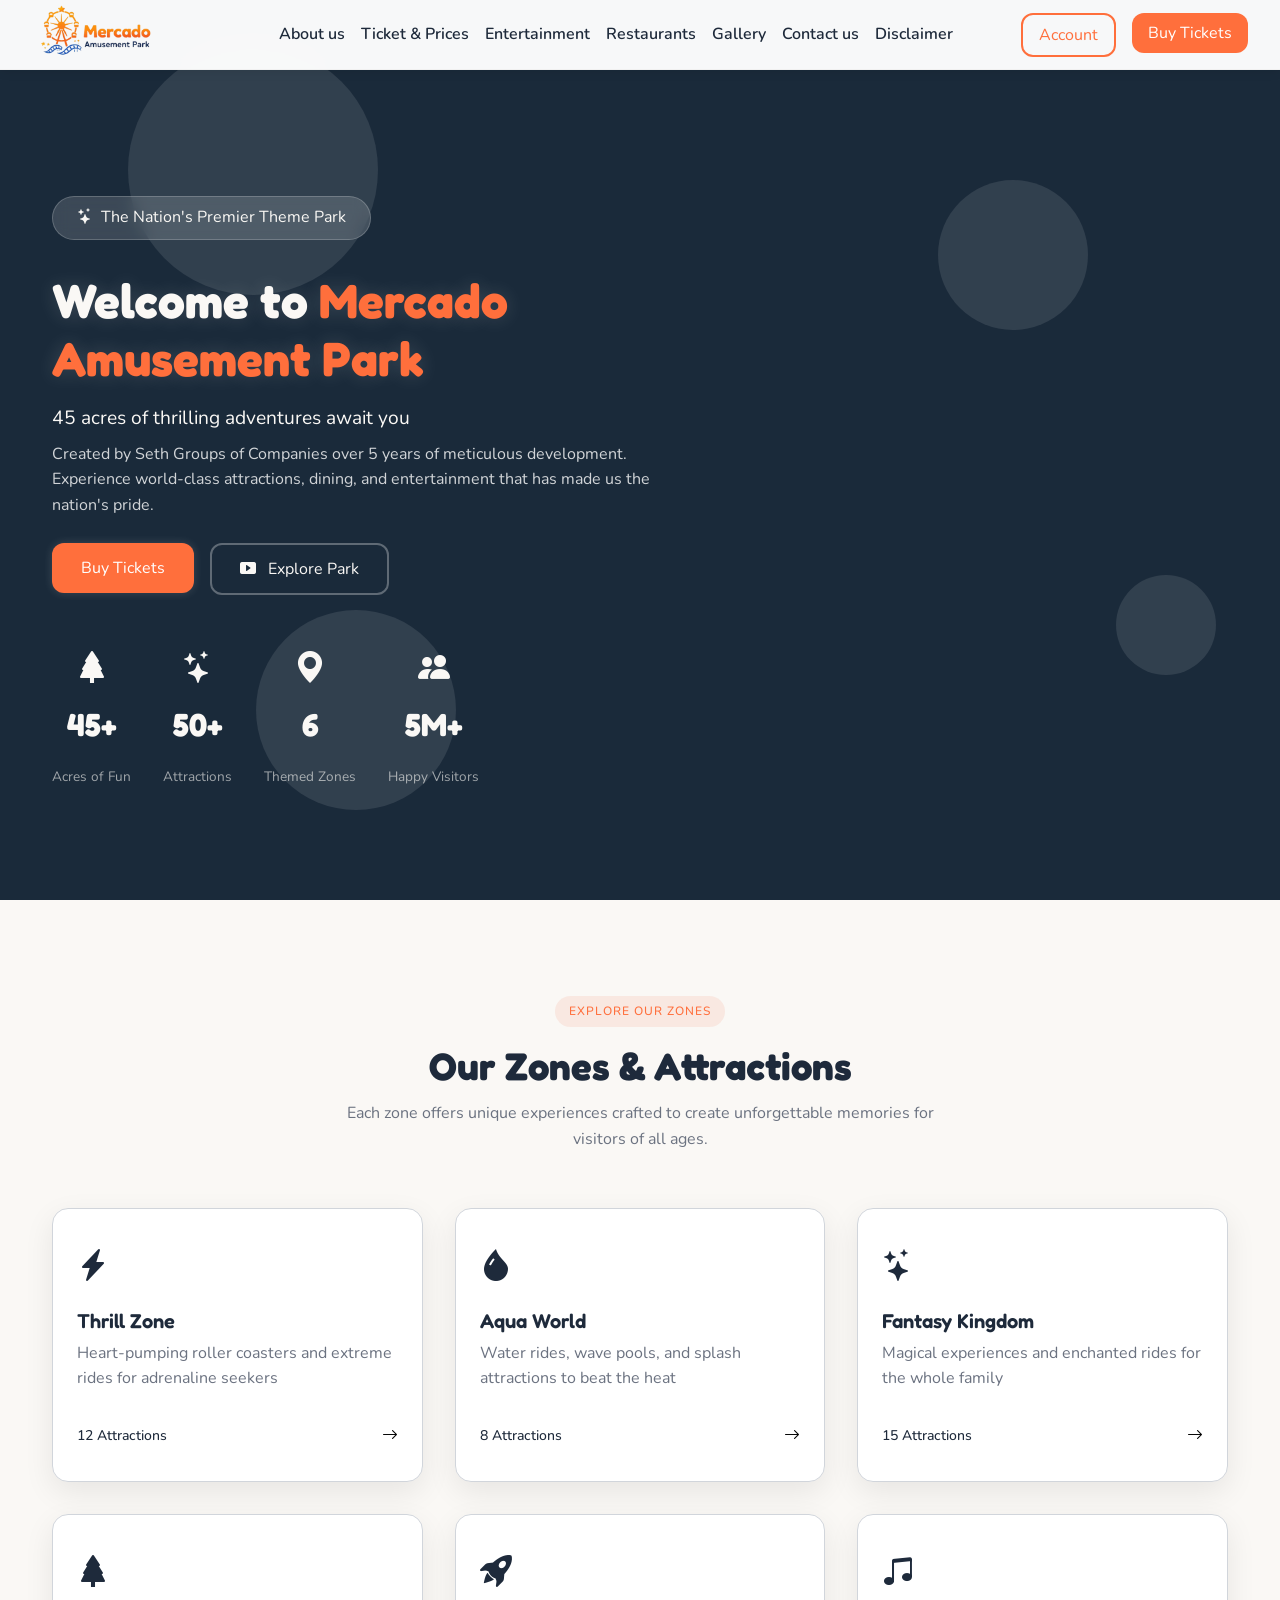
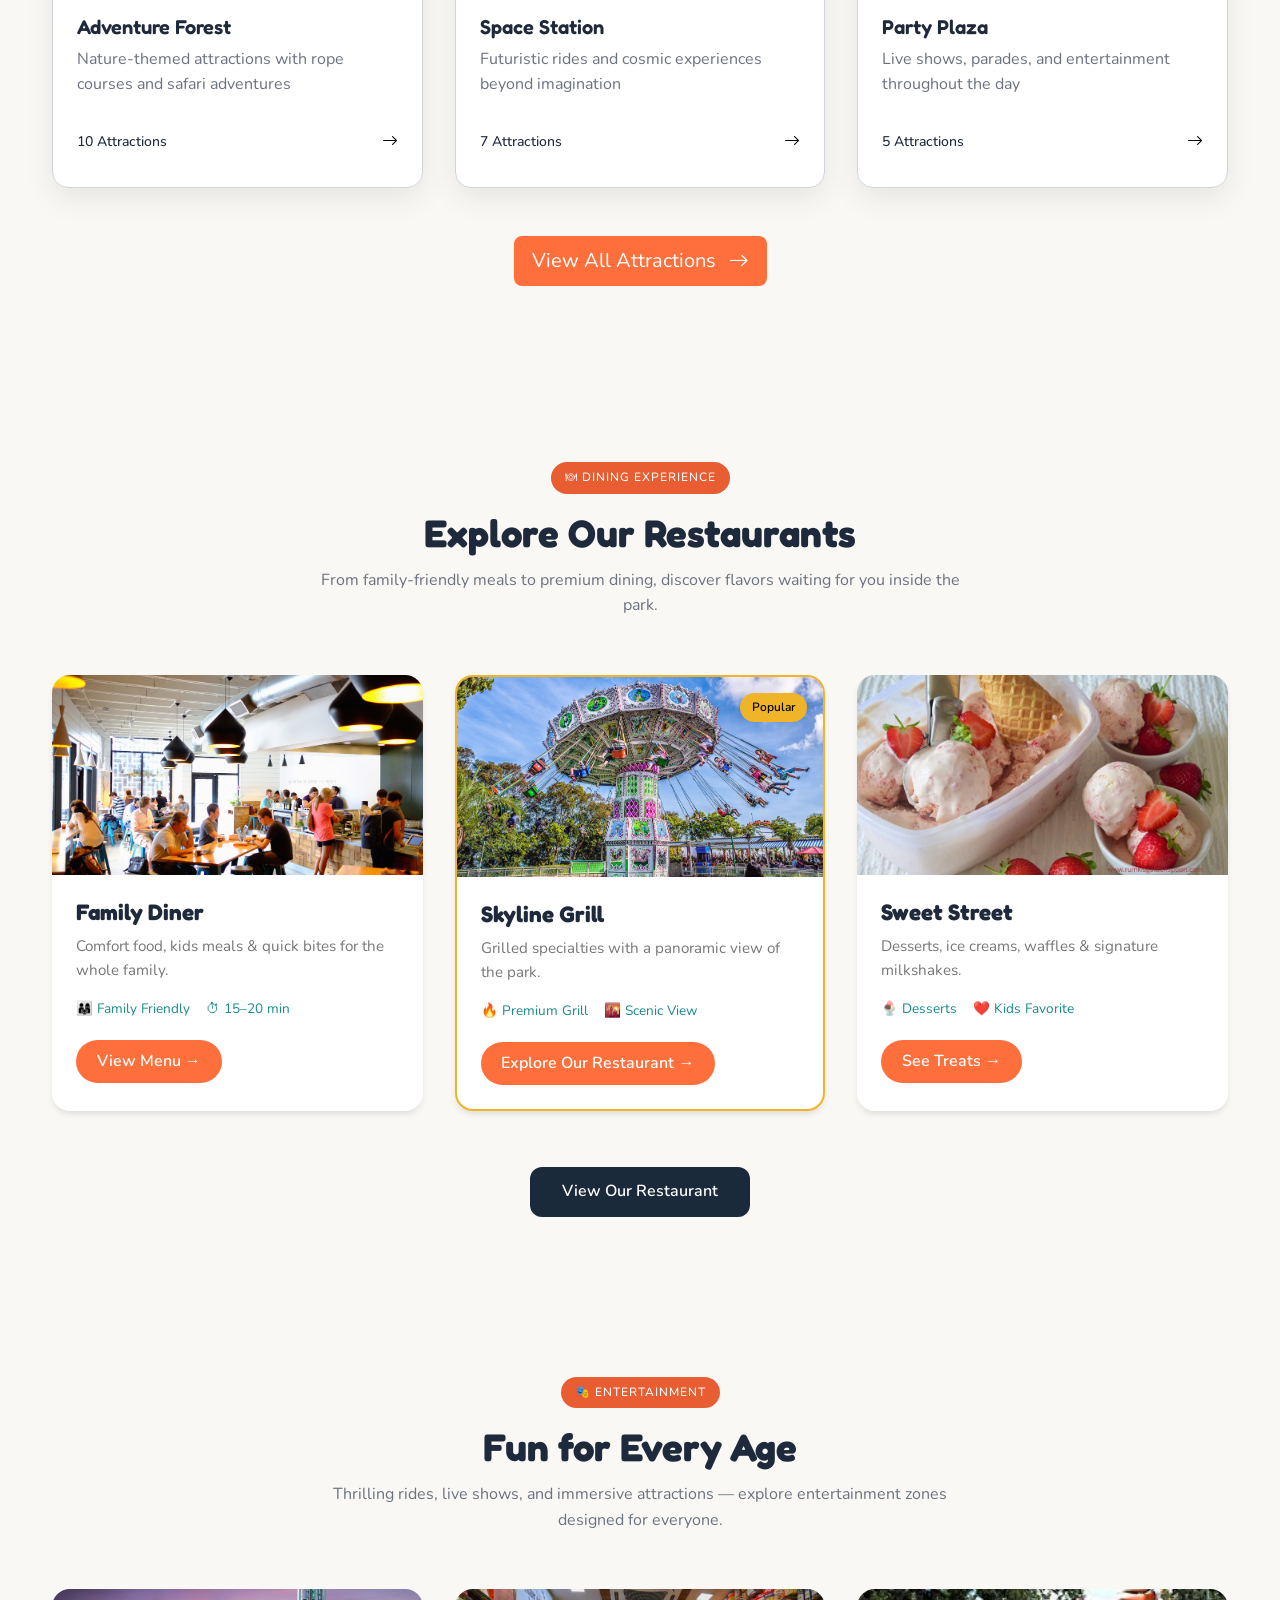
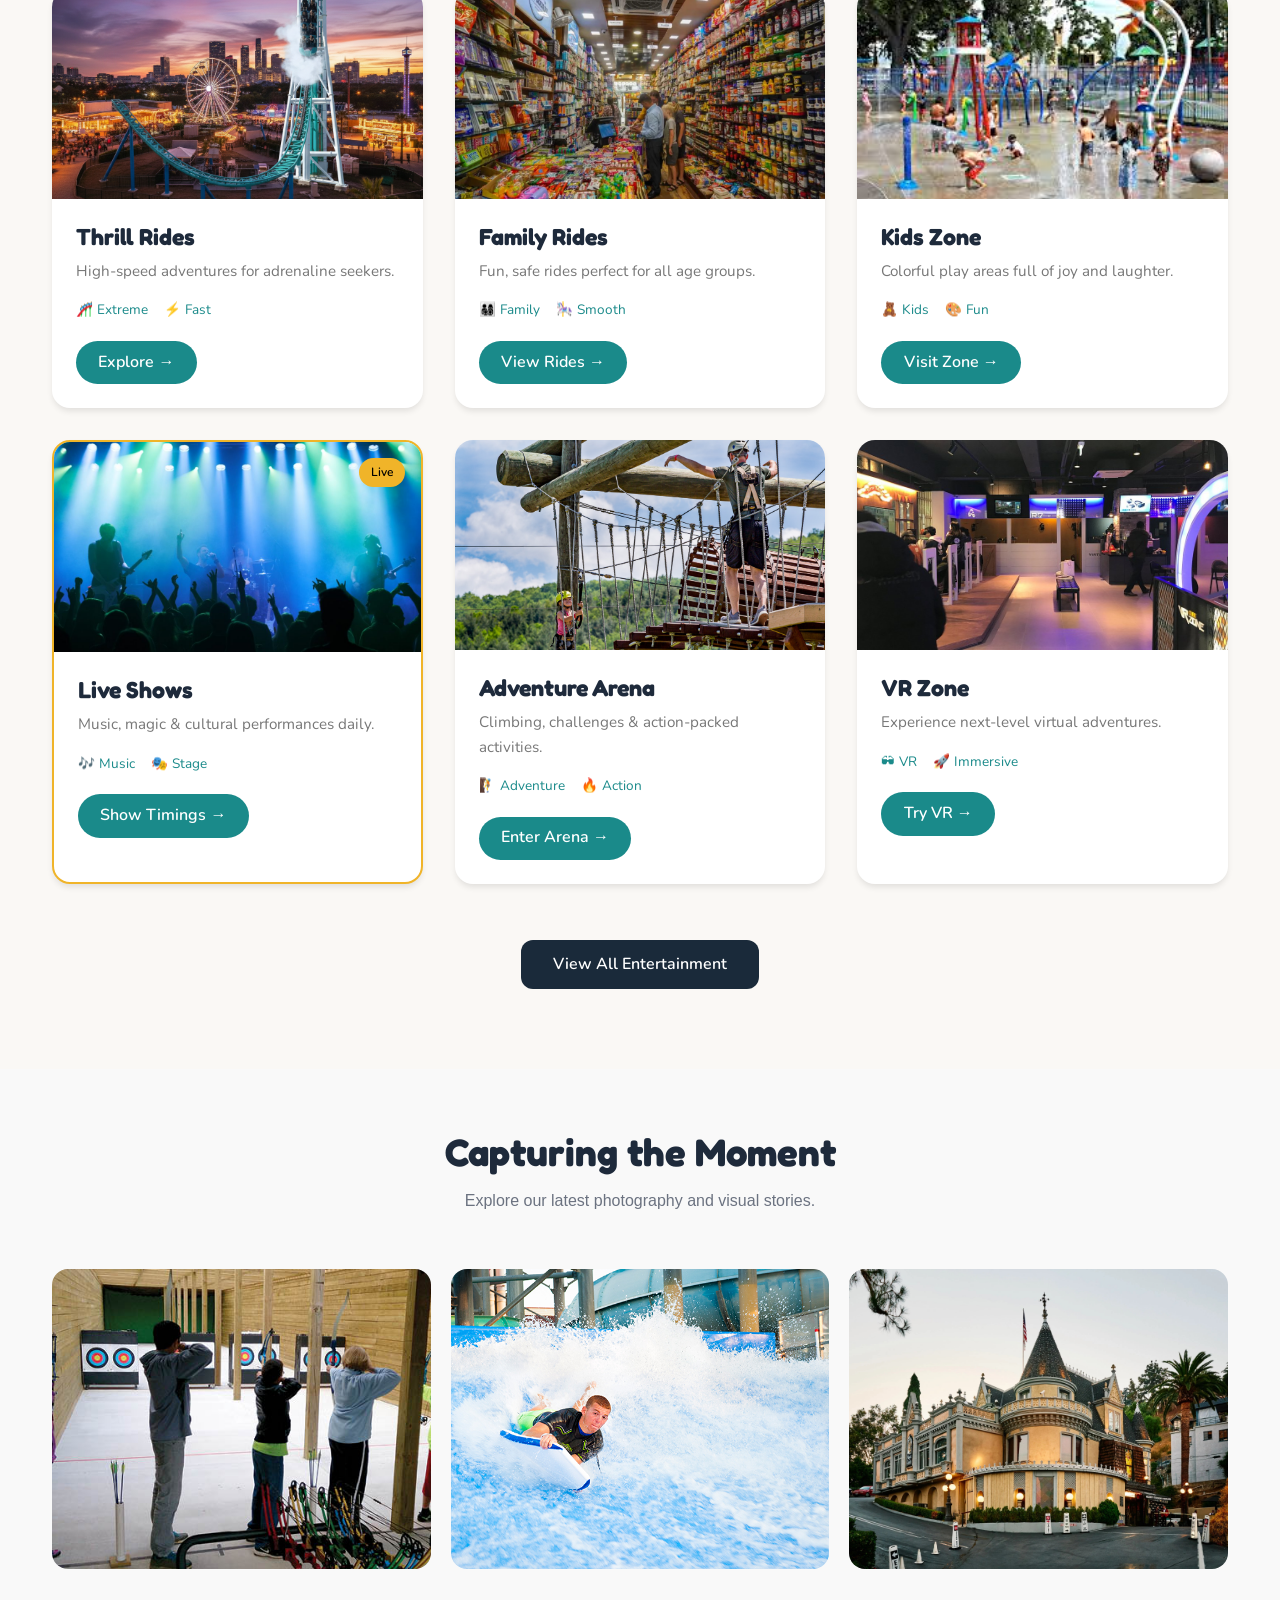
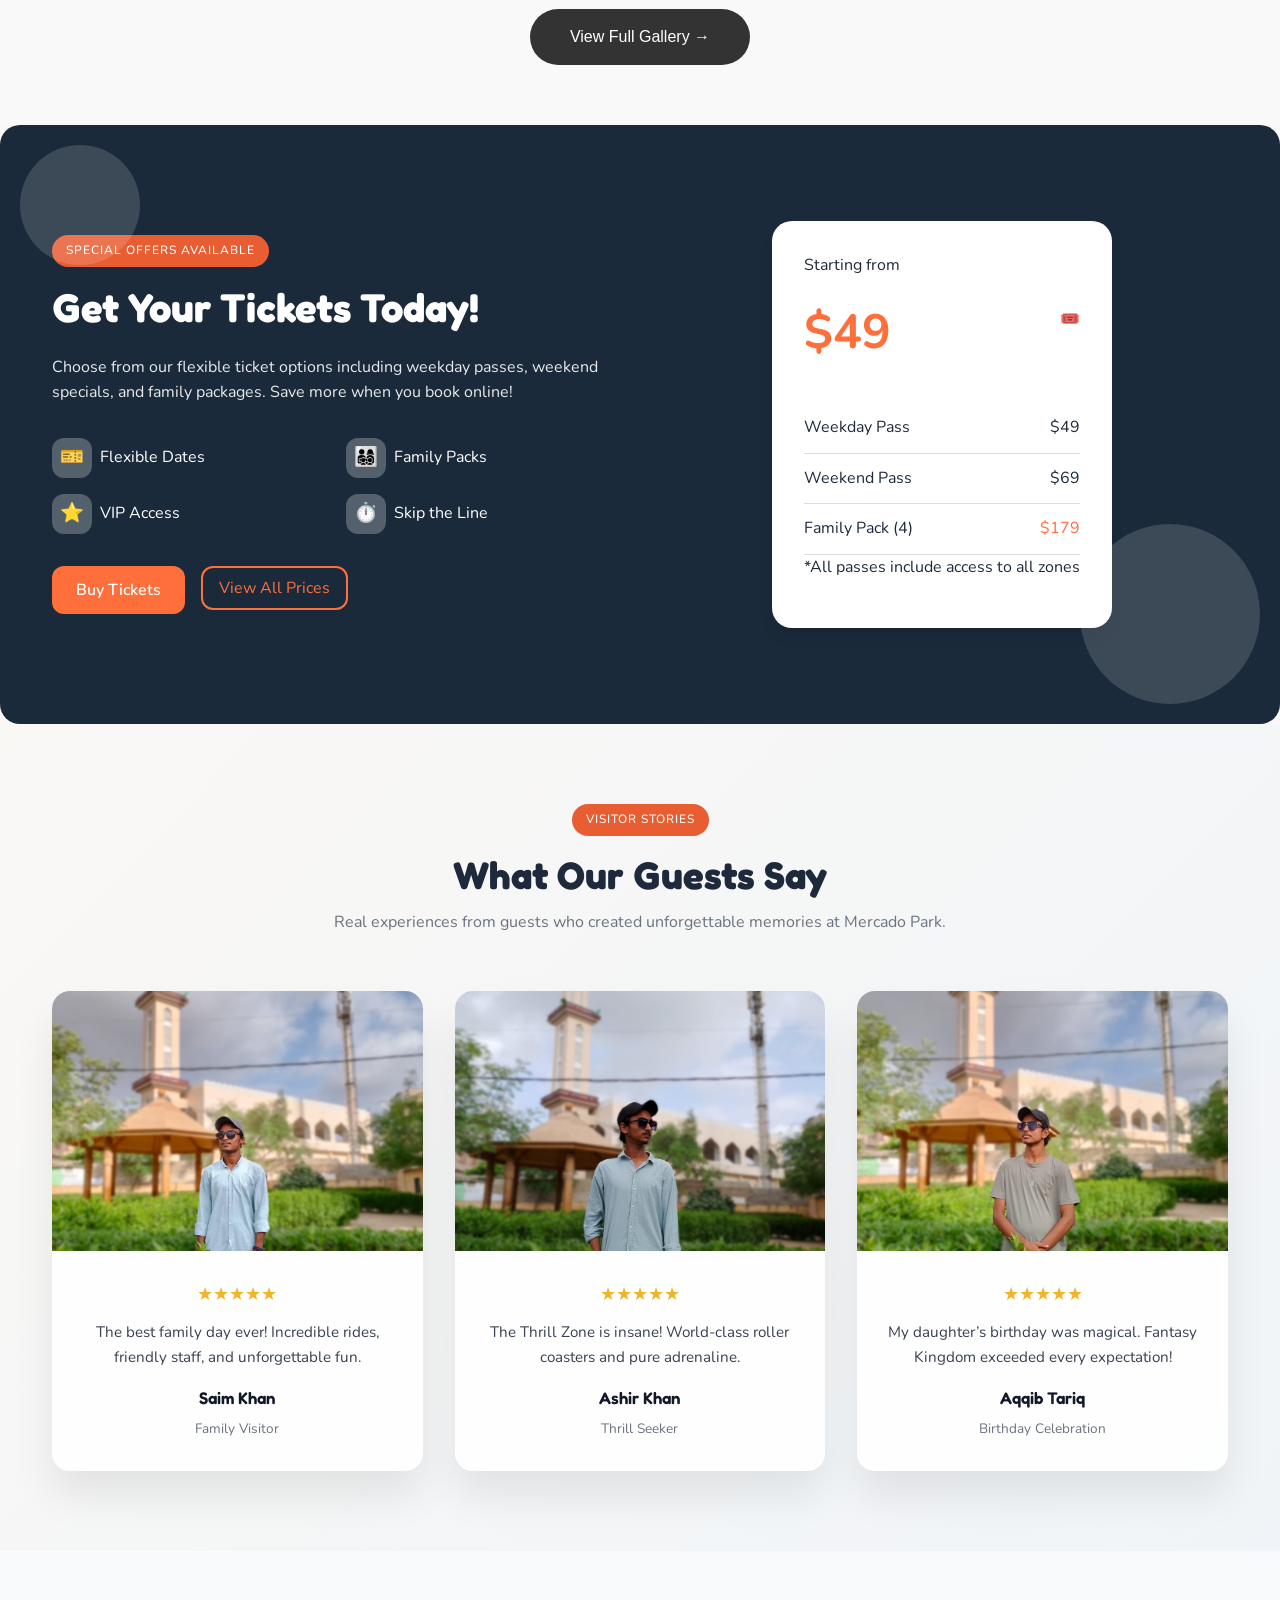
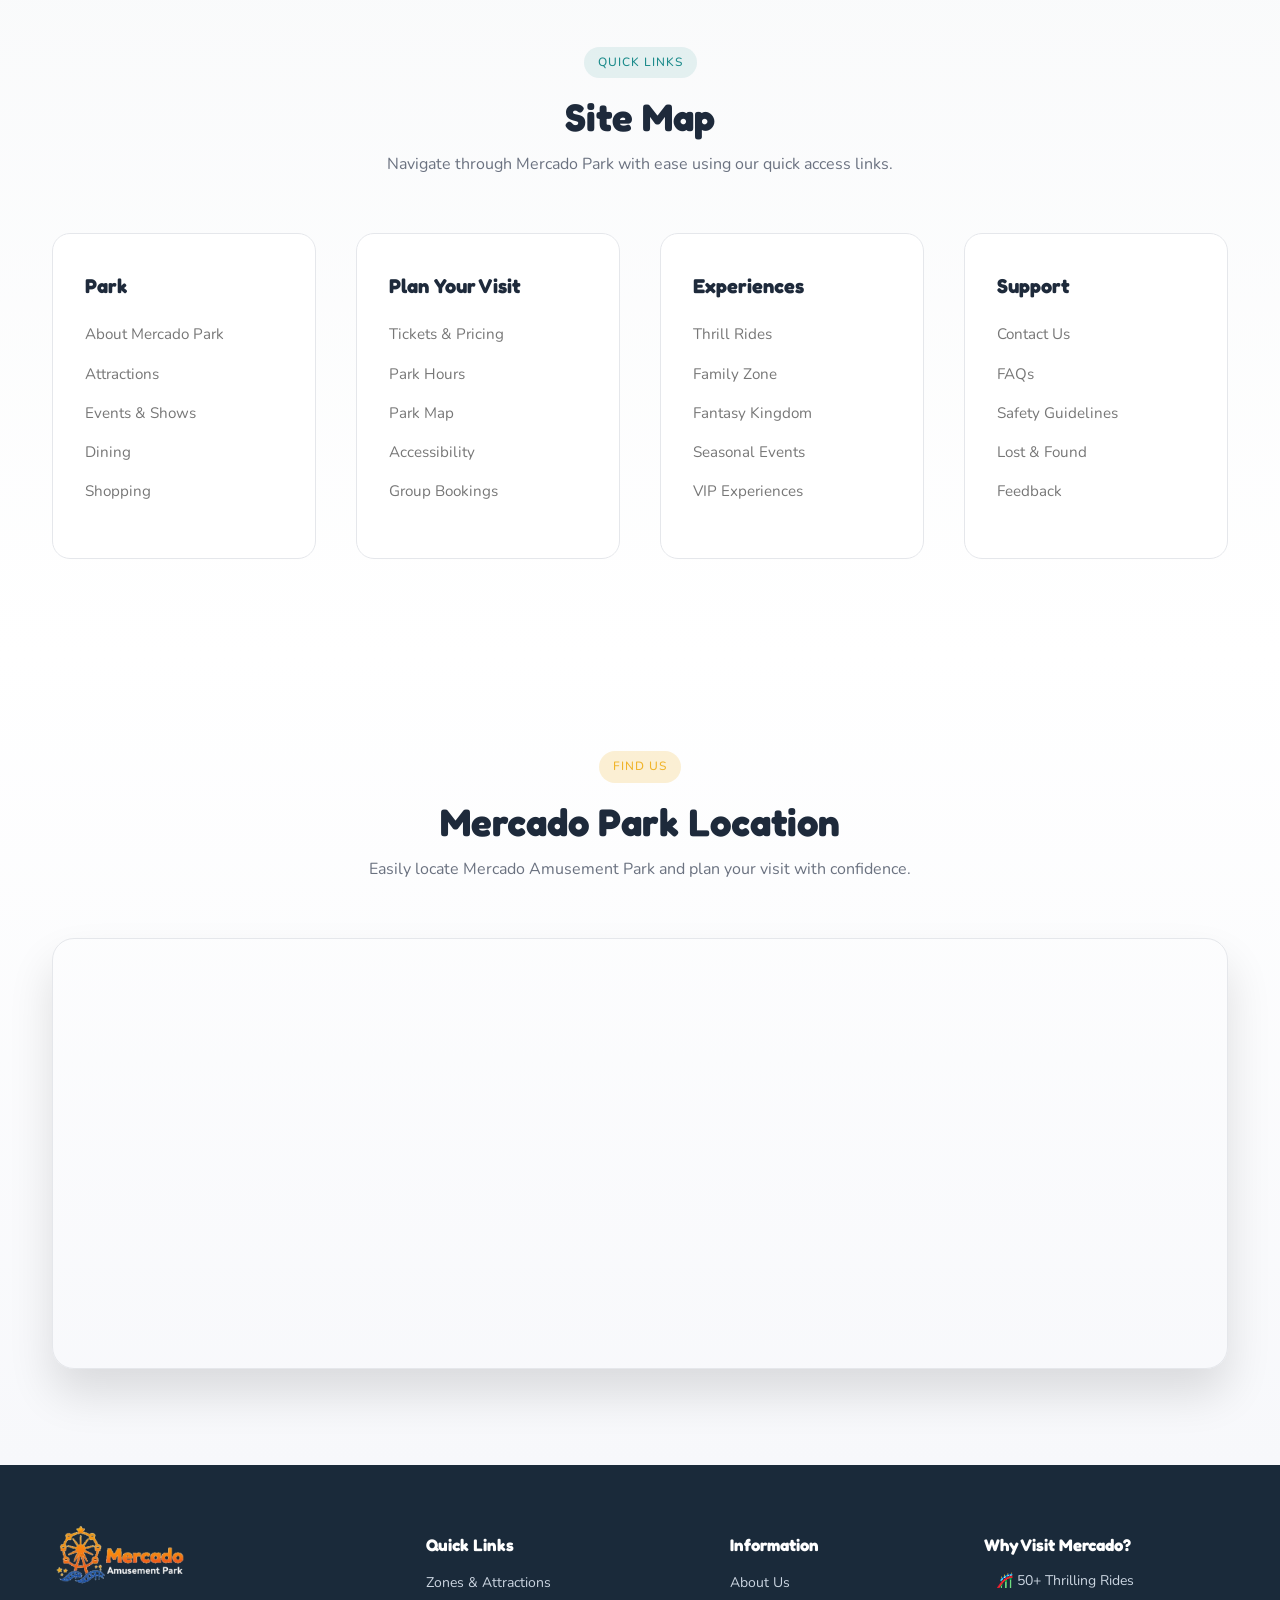
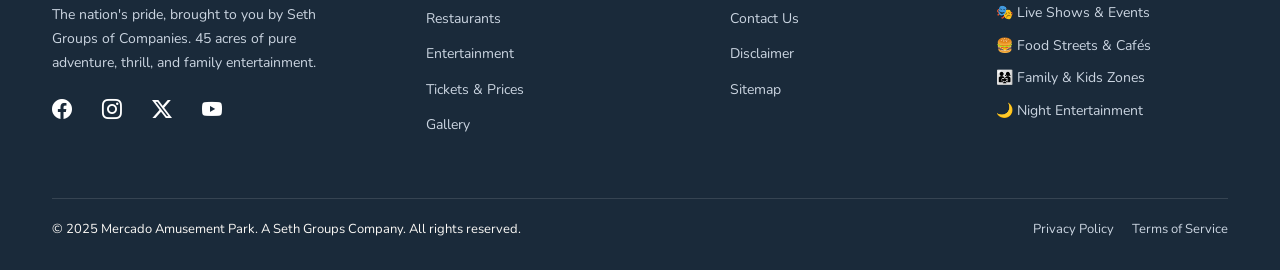
==== commit 1475a327: "Reviewing and Fixing Some Errors" ====
--- a/index.html
+++ b/index.html
@@ -627,13 +627,9 @@
       </div>
     </div>
   </section>
-
-  <!-- Footer -->
   <footer class="footer">
     <div class="container">
       <div class="footer-grid">
-
-        <!-- Logo & About -->
         <div class="footer-brand">
           <a href="#" class="footer-logo">
             <img src="./Assets/Gallery,Attractions,Logo/Footer.png" alt="Mercado Park Logo">
@@ -651,8 +647,6 @@
             <a href="#"><i class="bi bi-youtube"></i></a>
           </div>
         </div>
-
-        <!-- Quick Links -->
         <div>
           <h4 class="footer-h42">Quick Links</h4>
           <ul class="footer-links">
@@ -682,7 +676,6 @@
             <li>🌙 Night Entertainment</li>
           </ul>
         </div>
-
       </div>
       <div class="footer-bottom">
         <p>© 2025 Mercado Amusement Park. A Seth Groups Company. All rights reserved.</p>
@@ -701,5 +694,4 @@
     crossorigin="anonymous"></script>
   <script src="./Pages/app.js"></script>
 </body>
-
 </html>
--- a/Pages/style.css
+++ b/Pages/style.css
@@ -737,15 +737,11 @@
   color: var(--muted);
   font-size: 1.05rem;
 }
-
-/* Grid */
 .restaurant-grid {
   display: grid;
   grid-template-columns: repeat(auto-fit, minmax(280px, 1fr));
   gap: 2rem;
 }
-
-/* Card */
 .restaurant-card {
   background: var(--card);
   border-radius: var(--radius);
@@ -754,23 +750,18 @@
   transition: transform 0.35s ease, box-shadow 0.35s ease;
   position: relative;
 }
-
 .restaurant-card:hover {
   transform: translateY(-8px);
   box-shadow: var(--shadow-lg);
 }
-
 .restaurant-card img {
   width: 100%;
   height: 200px;
   object-fit: cover;
 }
-
-/* Content */
 .restaurant-content {
   padding: 1.5rem;
 }
-
 .restaurant-content h3 {
   font-size: 1.4rem;
   color: var(--foreground);
@@ -782,8 +773,6 @@
   color: var(--muted);
   margin-bottom: 1rem;
 }
-
-/* Meta */
 .restaurant-meta {
   display: flex;
   gap: 1rem;
@@ -792,8 +781,6 @@
   margin-bottom: 1.25rem;
   flex-wrap: wrap;
 }
-
-/* Button */
 .restaurant-btn {
   display: inline-block;
   background: var(--primary);
@@ -803,17 +790,13 @@
   font-weight: 600;
   transition: background 0.3s ease, transform 0.3s ease;
 }
-
 .restaurant-btn:hover {
   background: var(--primary-light);
   transform: translateX(4px);
 }
-
-/* Featured */
 .featured {
   border: 2px solid var(--accent);
 }
-
 .featured-badge {
   position: absolute;
   top: 1rem;
@@ -825,8 +808,6 @@
   border-radius: 999px;
   font-weight: 600;
 }
-
-/* Footer CTA */
 .restaurants-footer {
   text-align: center;
   margin-top: 3.5rem;
@@ -846,21 +827,15 @@
   background: var(--secondary);
   transform: translateY(-3px);
 }
-/* ================= ENTERTAINMENT SECTION ================= */
-
 .entertainment-section {
   padding: 5rem 1.5rem;
   background: linear-gradient(180deg, var(--background), var(--park-cream));
 }
-
-/* Grid */
 .entertainment-grid {
   display: grid;
   grid-template-columns: repeat(auto-fit, minmax(280px, 1fr));
   gap: 2rem;
 }
-
-/* Card */
 .entertainment-card {
   background: var(--card);
   border-radius: var(--radius);
@@ -874,14 +849,11 @@
   transform: translateY(-8px);
   box-shadow: var(--shadow-lg);
 }
-
 .entertainment-card img {
   width: 100%;
   height: 210px;
   object-fit: cover;
 }
-
-/* Content */
 .entertainment-content {
   padding: 1.5rem;
 }
@@ -897,8 +869,6 @@
   color: var(--muted);
   margin-bottom: 1rem;
 }
-
-/* Meta */
 .entertainment-meta {
   display: flex;
   gap: 1rem;
@@ -907,8 +877,6 @@
   color: var(--secondary);
   margin-bottom: 1.25rem;
 }
-
-/* Button */
 .entertainment-btn {
   display: inline-block;
   background: var(--secondary);
@@ -918,21 +886,14 @@
   font-weight: 600;
   transition: background 0.3s ease, transform 0.3s ease;
 }
-
 .entertainment-btn:hover {
   background: var(--secondary-light);
   transform: translateX(4px);
 }
-
-/* Footer */
 .entertainment-footer {
   text-align: center;
   margin-top: 3.5rem;
 }
-
-/* -----------------------------
-    Tickets CTA
-  ------------------------------ */
 .tickets-cta {
   background-color: var(--park-navy);
   position: relative;
@@ -940,14 +901,12 @@
   overflow: hidden;
   border-radius: 20px;
 }
-
 .tickets-cta .decorative-circle {
   position: absolute;
   border-radius: 50%;
   background-color: rgba(255, 255, 255, 0.15);
   animation: floatCircle 12s ease-in-out infinite alternate;
 }
-
 .tickets-cta .decorative-circle:nth-child(1) {
   top: 20px;
   left: 20px;
@@ -960,7 +919,6 @@
   width: 180px;
   height: 180px;
 }
-
 @keyframes floatCircle {
   0% {
     transform: translate(0, 0) rotate(0deg);
@@ -1006,7 +964,6 @@
   justify-content: center;
   font-size: 1.2rem;
 }
-
 .ticket-card {
   background-color: var(--card);
   padding: 2rem;
@@ -1021,7 +978,6 @@
   transform: scale(1.05);
   box-shadow: 0 25px 50px rgba(0, 0, 0, 0.2);
 }
-
 .ticket-card-header {
   display: flex;
   justify-content: space-between;
@@ -1033,7 +989,6 @@
   font-weight: 700;
   color: var(--primary);
 }
-
 .ticket-options .ticket-option {
   display: flex;
   justify-content: space-between;
@@ -1043,8 +998,6 @@
 .ticket-option .highlight {
   color: var(--primary);
 }
-
-/* Buttons */
 .btn-ticket-2 {
   background: var(--primary);
   color: white;
@@ -1059,18 +1012,15 @@
   transform: translateY(-4px);
   color: white;
 }
-
 .testimonials-modern {
   background: linear-gradient(135deg, #faf8f5, #f0f4f8);
   padding: 5rem 1.5rem;
 }
-
 .section-header {
   text-align: center;
   max-width: 650px;
   margin: 0 auto 3.5rem;
 }
-
 .section-badge {
   display: inline-block;
   padding: 6px 14px;
@@ -1082,26 +1032,20 @@
   text-transform: uppercase;
   margin-bottom: 1rem;
 }
-
 .section-header h2 {
   font-size: 2.4rem;
   color: #1e2a3b;
   margin-bottom: 0.75rem;
 }
-
 .section-header p {
   color: #6b7280;
   font-size: 1rem;
 }
-
-/* Grid */
 .testimonial-grid {
   display: grid;
   grid-template-columns: repeat(auto-fit, minmax(280px, 1fr));
   gap: 2rem;
 }
-
-/* Card */
 .testimonial-card {
   background: rgba(255, 255, 255, 0.9);
   border-radius: 18px;
@@ -1120,8 +1064,6 @@
   height: 260px;
   object-fit: cover;
 }
-
-/* Content */
 .testimonial-content {
   padding: 1.8rem;
   text-align: center;
@@ -1150,8 +1092,6 @@
   font-size: 0.85rem;
   color: #6b7280;
 }
-
-/* Responsive Grid */
 .grid {
   display: grid;
   gap: 2rem;
@@ -1162,6 +1102,132 @@
 .grid-3 {
   grid-template-columns: 1fr;
 }
+@keyframes fadeUp {
+  from {
+    opacity: 0;
+    transform: translateY(40px);
+  }
+  to {
+    opacity: 1;
+    transform: translateY(0);
+  }
+}
+
+.animate-fade-up {
+  opacity: 0;
+  animation: fadeUp 0.9s ease forwards;
+}
+
+.delay-1 { animation-delay: 0.1s; }
+.delay-2 { animation-delay: 0.2s; }
+.delay-3 { animation-delay: 0.3s; }
+.delay-4 { animation-delay: 0.4s; }
+.delay-5 { animation-delay: 0.5s; }
+.delay-6 { animation-delay: 0.6s; }
+.zone-card {
+  border-radius: 16px;
+  background: #fff;
+  box-shadow: 0 10px 30px rgba(0,0,0,0.08);
+}
+
+.zone-card:hover {
+  transform: translateY(-12px) scale(1.03);
+  box-shadow: 0 25px 60px rgba(0,0,0,0.15);
+}
+
+.zone-card:hover .card-icon {
+  transform: rotate(12deg) scale(1.1);
+}
+.restaurant-card {
+  overflow: hidden;
+  border-radius: 18px;
+}
+
+.restaurant-card img {
+  transition: transform 0.6s ease;
+}
+
+.restaurant-card:hover img {
+  transform: scale(1.12);
+}
+
+.restaurant-card:hover {
+  transform: translateY(-10px);
+  box-shadow: 0 20px 50px rgba(0,0,0,0.18);
+}
+.entertainment-card {
+  border-radius: 18px;
+  overflow: hidden;
+}
+
+.entertainment-card:hover {
+  transform: translateY(-10px) scale(1.03);
+  box-shadow: 0 0 40px rgba(255, 165, 0, 0.35);
+}
+
+.entertainment-card img {
+  transition: transform 0.6s ease;
+}
+
+.entertainment-card:hover img {
+  transform: scale(1.1);
+}
+.gallery-item {
+  position: relative;
+  overflow: hidden;
+  border-radius: 16px;
+}
+
+.gallery-item img {
+  transition: transform 0.6s ease;
+}
+
+.gallery-item:hover img {
+  transform: scale(1.15);
+}
+
+.gallery-item .overlay {
+  opacity: 0;
+  position: absolute;
+  inset: 0;
+  background: rgba(0,0,0,0.55);
+  display: flex;
+  align-items: center;
+  justify-content: center;
+  color: #fff;
+  font-size: 1.2rem;
+}
+
+.gallery-item:hover .overlay {
+  opacity: 1;
+}
+@keyframes float {
+  0% { transform: translateY(0); }
+  50% { transform: translateY(-12px); }
+  100% { transform: translateY(0); }
+}
+
+.ticket-card {
+  animation: float 4s ease-in-out infinite;
+  border-radius: 20px;
+}
+.testimonial-card {
+  border-radius: 18px;
+}
+
+.testimonial-card:hover {
+  transform: scale(1.05);
+  box-shadow: 0 18px 45px rgba(0,0,0,0.15);
+}
+.map-wrapper iframe {
+  border-radius: 20px;
+  transition: transform 0.5s ease;
+}
+
+.map-wrapper iframe:hover {
+  transform: scale(1.03);
+}
+
 @media (min-width: 768px) {
   .grid-2 {
     grid-template-columns: 1fr 1fr;
@@ -1190,8 +1256,6 @@
   transform: translateY(-10px);
   box-shadow: 0 20px 40px rgba(0, 0, 0, 0.12);
 }
-
-/* Icon */
 .info-icon {
   width: 70px;
   height: 70px;
@@ -1305,8 +1369,6 @@
   transition: color 0.3s ease, padding-left 0.3s ease;
   position: relative;
 }
-
-/* Hover Link Animation */
 .sitemap-card a::before {
   content: '›';
   position: absolute;
@@ -1323,16 +1385,10 @@
 .sitemap-card a:hover::before {
   opacity: 1;
 }
-
-/* -----------------------------
-    Location Map Section
-  ------------------------------ */
 .location-map {
   padding: 6rem 0;
   background: linear-gradient(180deg, #ffffff, #f7f8fb);
 }
-
-/* Map Container */
 .map-wrapper {
   margin-top: 3rem;
   border-radius: 22px;
@@ -1341,12 +1397,10 @@
   box-shadow: 0 25px 45px rgba(0, 0, 0, 0.12);
   transition: transform 0.4s ease, box-shadow 0.4s ease;
 }
-
 .map-wrapper:hover {
   transform: translateY(-8px);
   box-shadow: 0 35px 65px rgba(0, 0, 0, 0.18);
 }
-
 .map-wrapper iframe {
   width: 100%;
   height: 420px;
@@ -1362,8 +1416,6 @@
     grid-template-columns: repeat(3, 1fr);
   }
 }
-
-/* Mobile polish */
 @media (max-width: 480px) {
   .map-wrapper iframe {
     height: 300px;
@@ -1666,12 +1718,12 @@
     text-align: left;
   }
 
-  .img-fluid {
+.img-fluid {
     max-height: 150px;
     position: absolute;
-    top: -42px;
-    /* left: -20px; */
-  }
+    top: -37px;
+    left: -6px;
+}
 
   .footer-logo {
     text-align: center;
